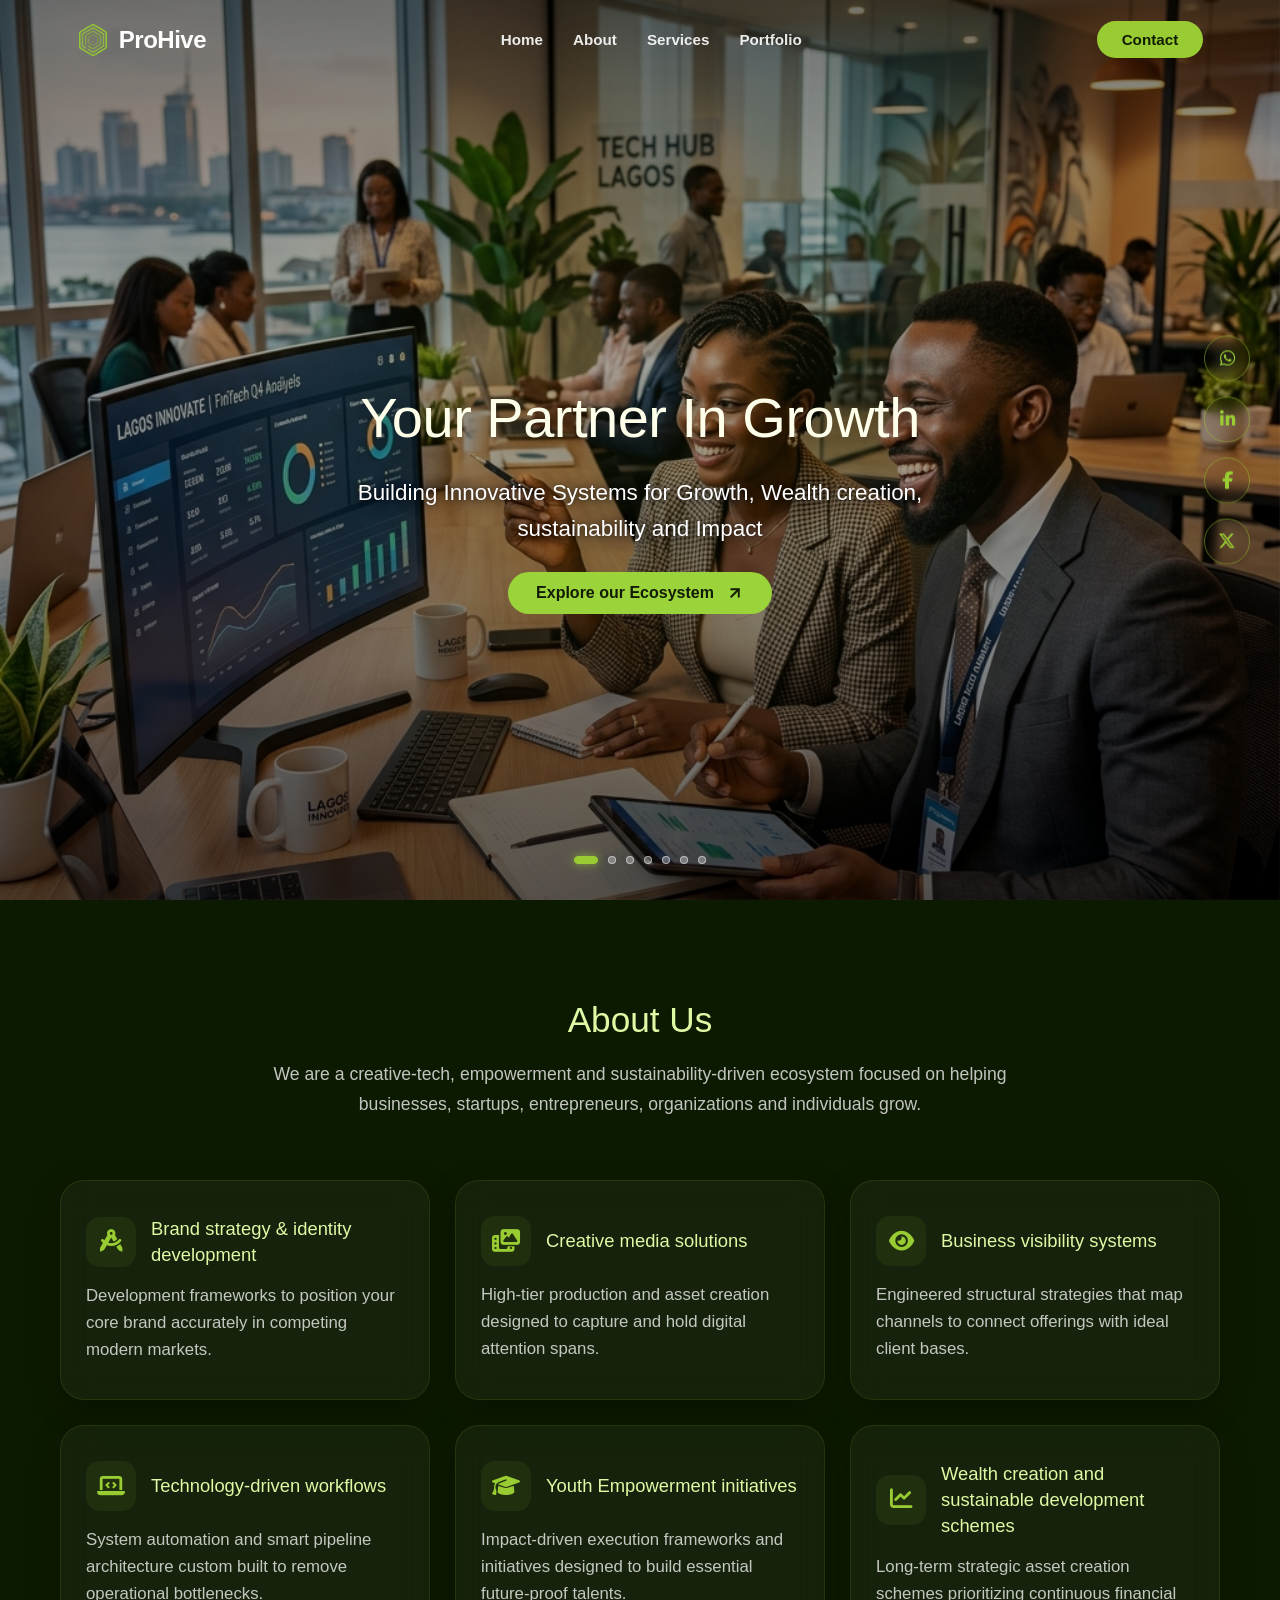
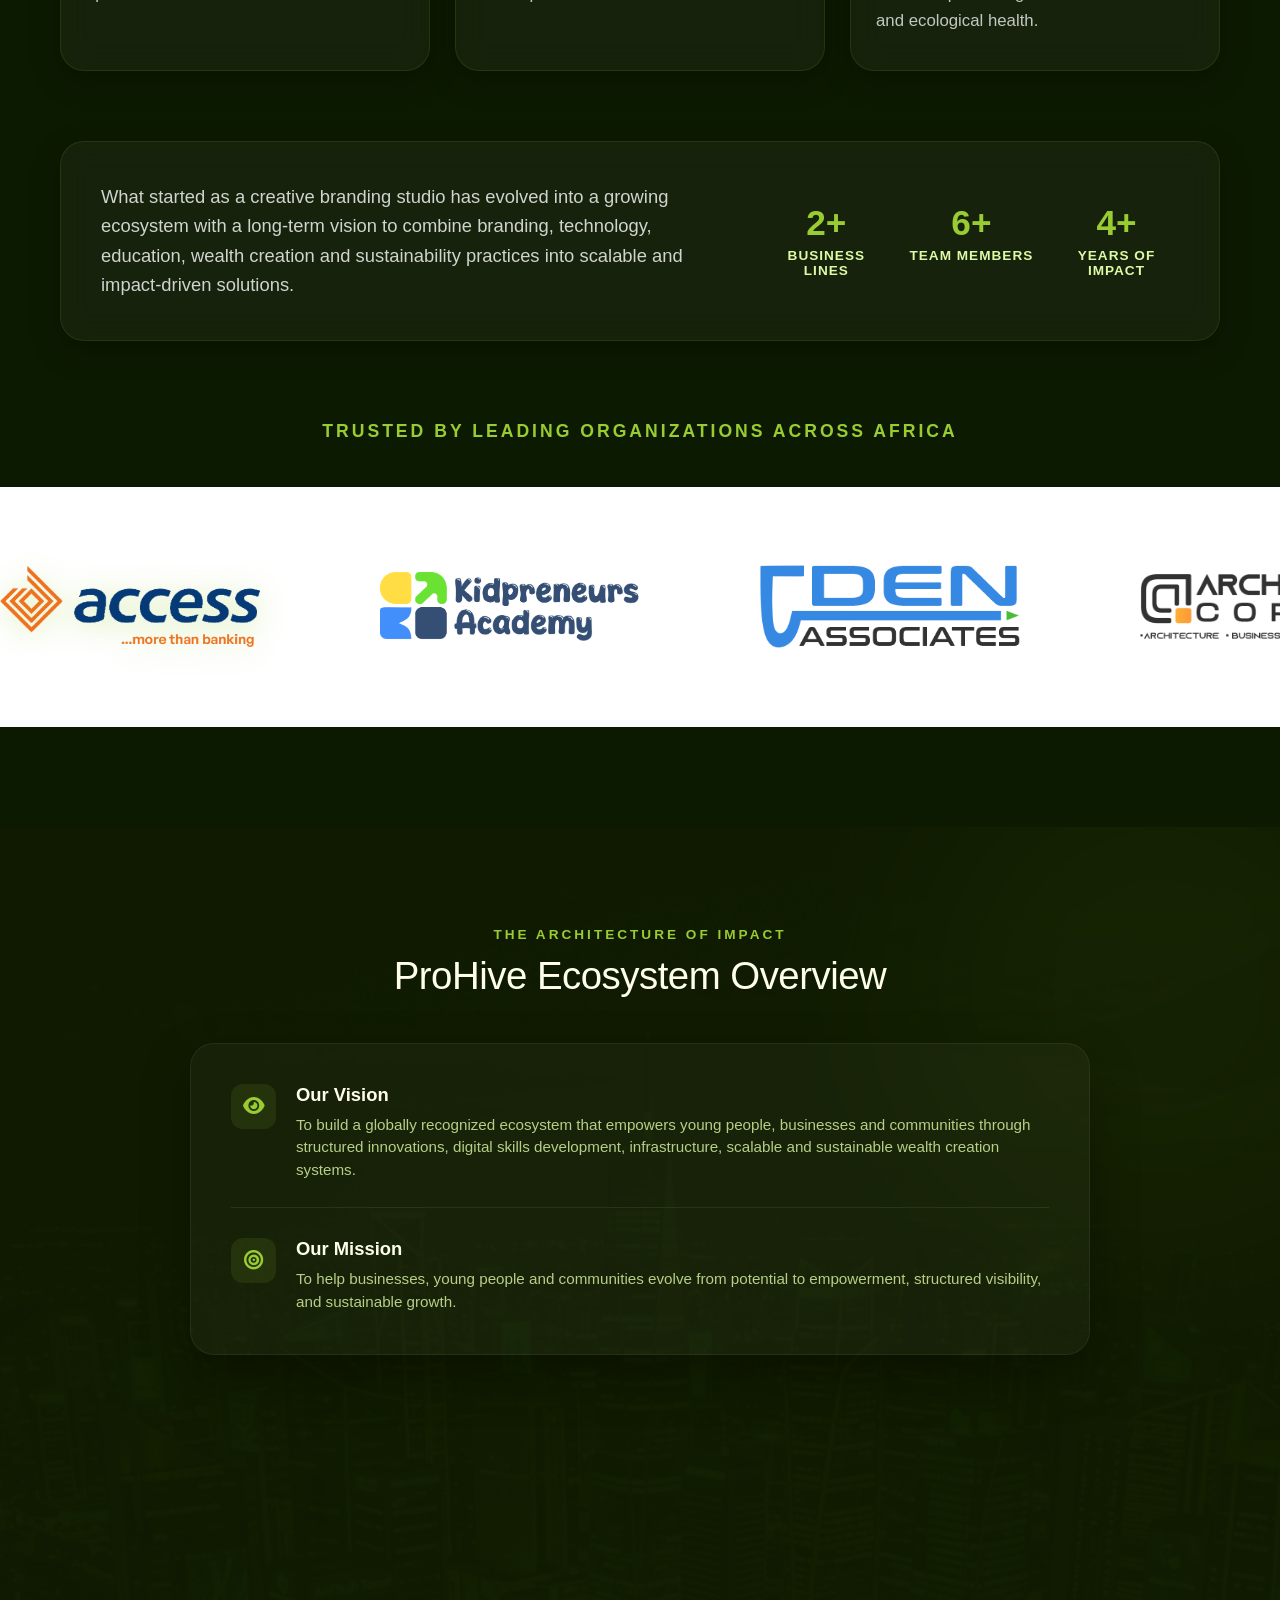
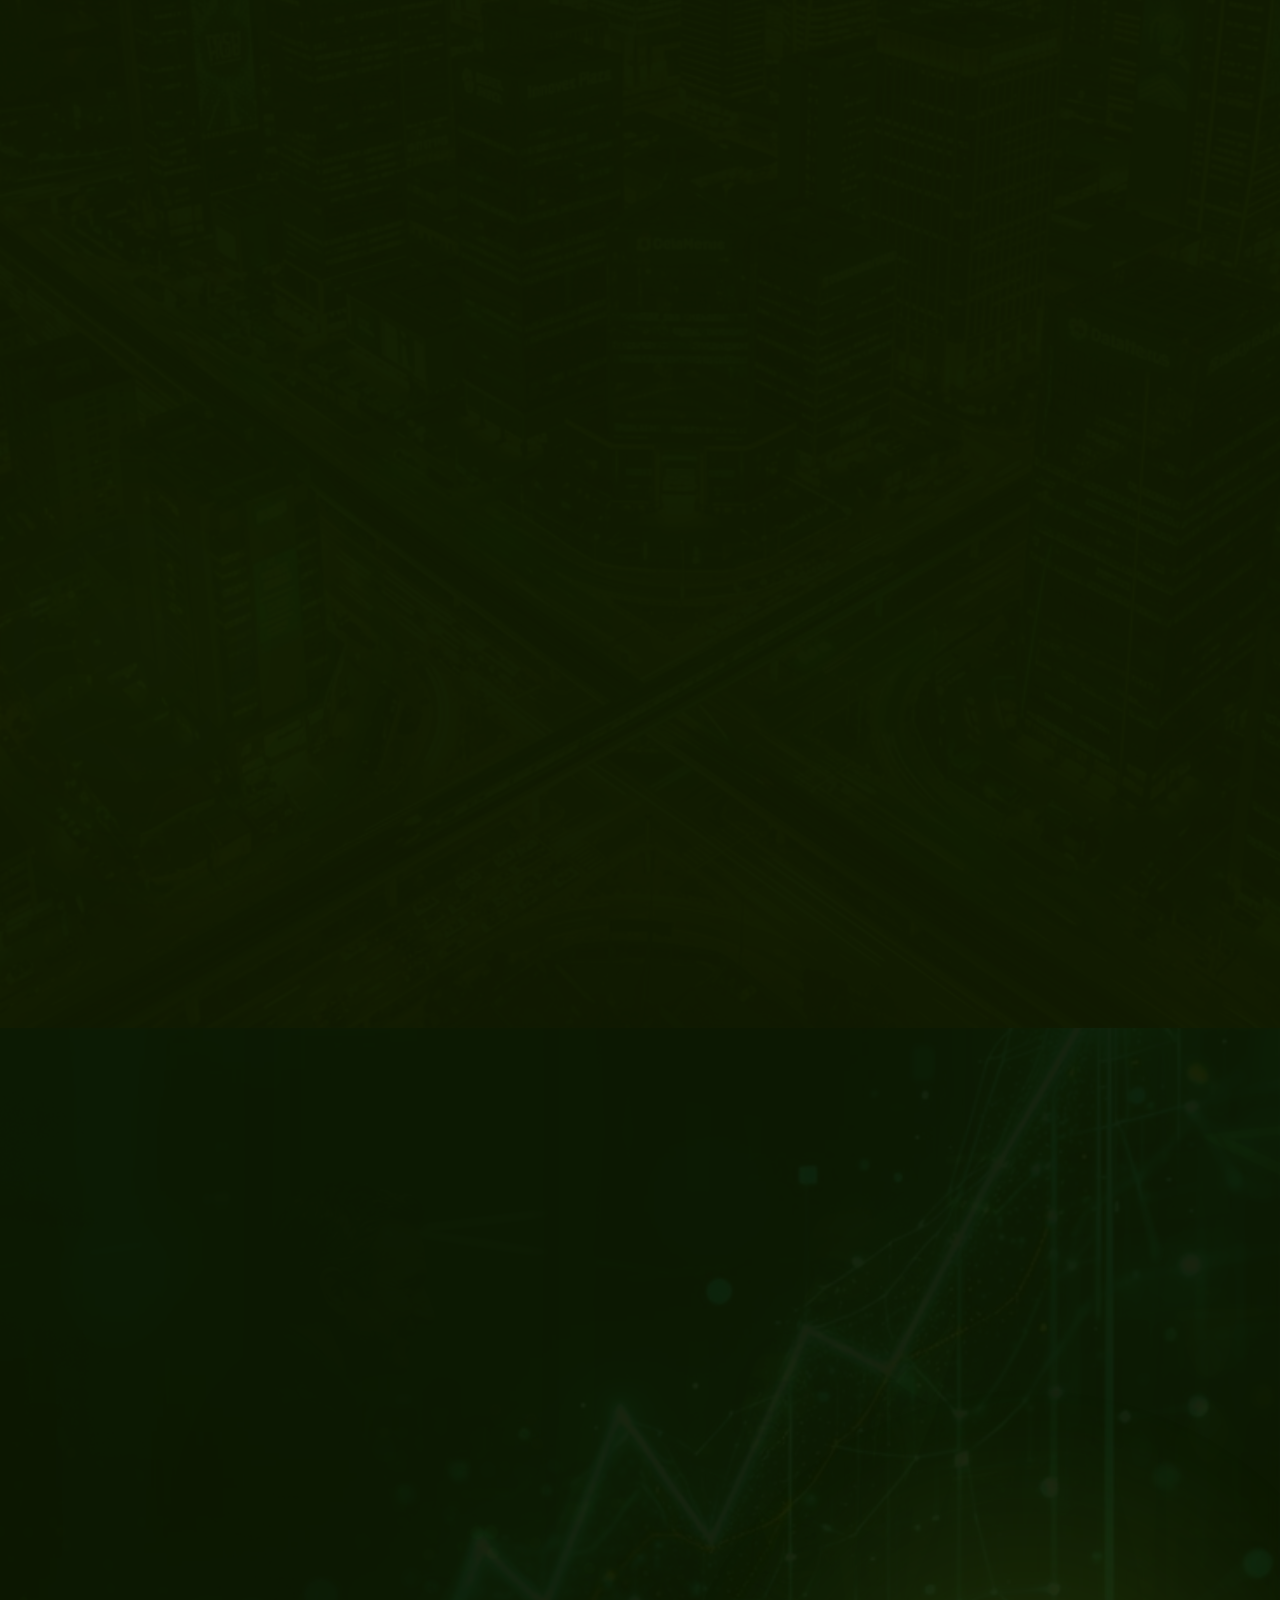
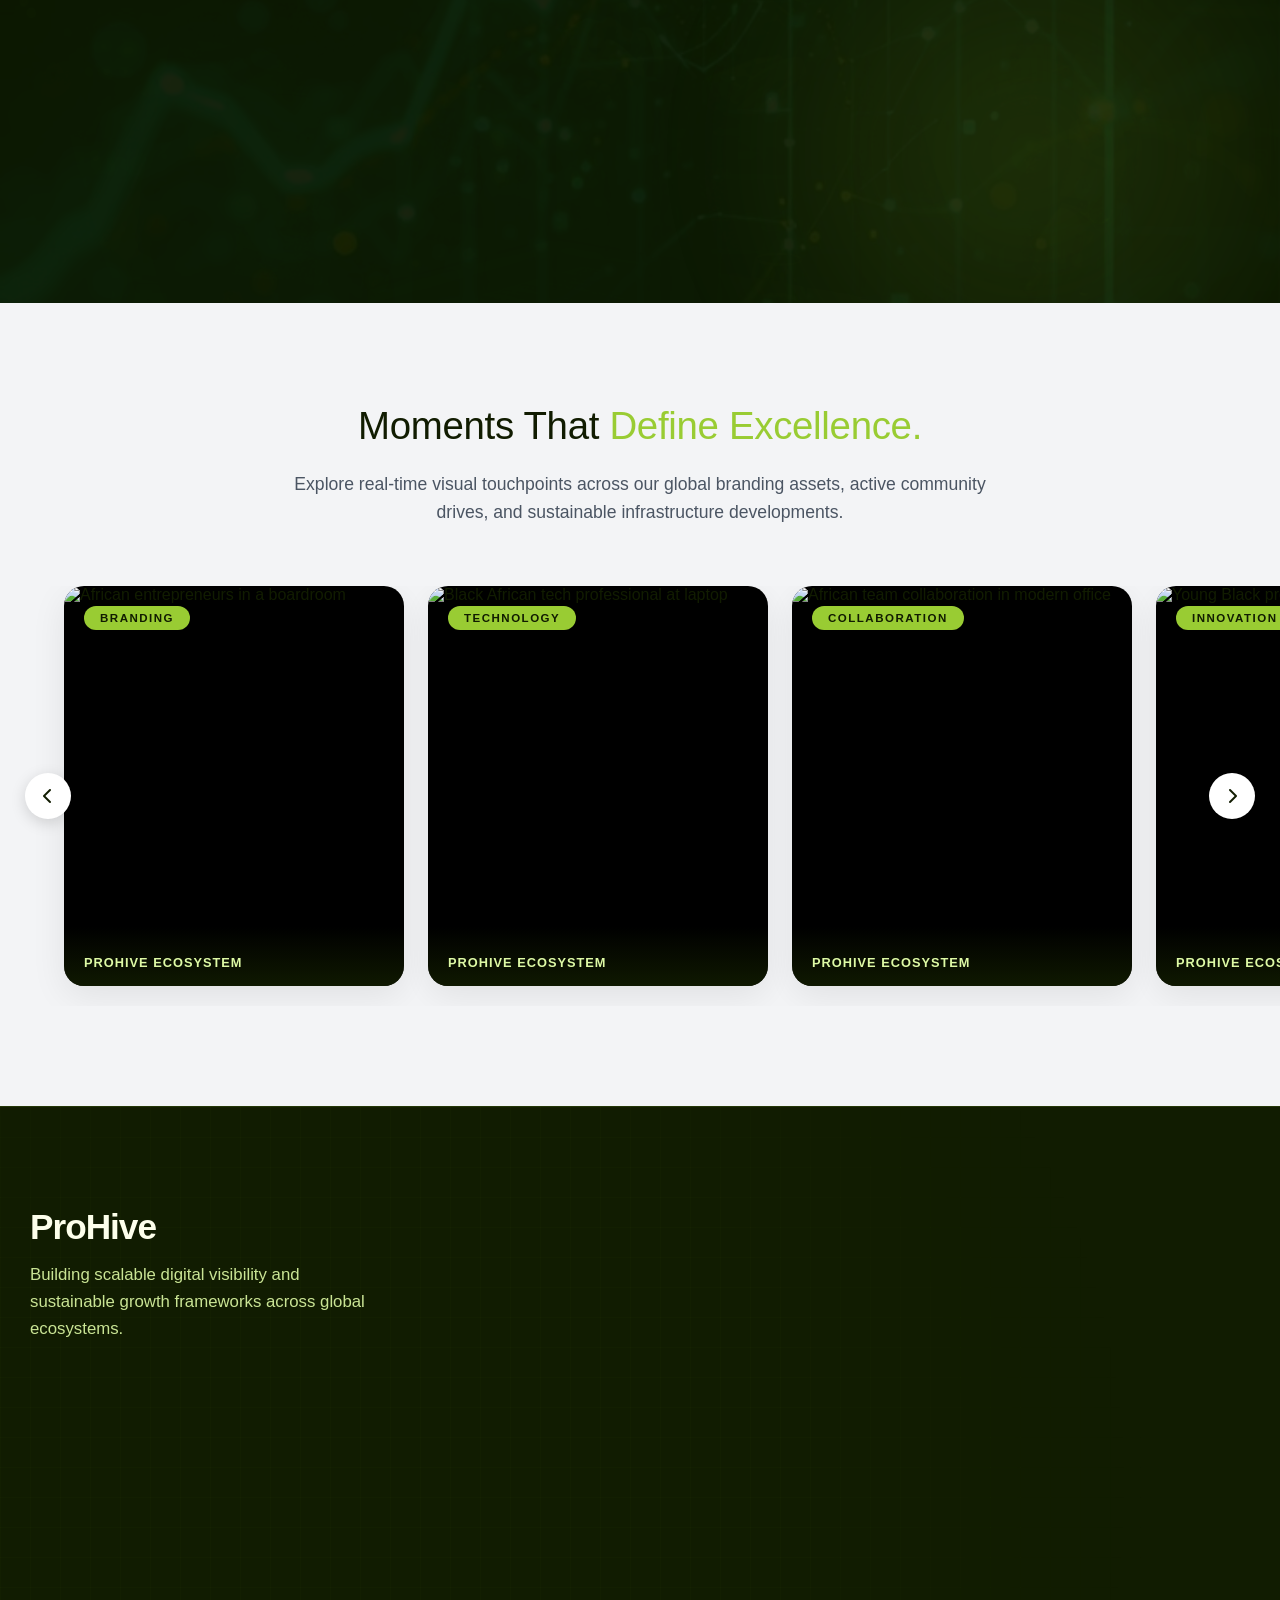
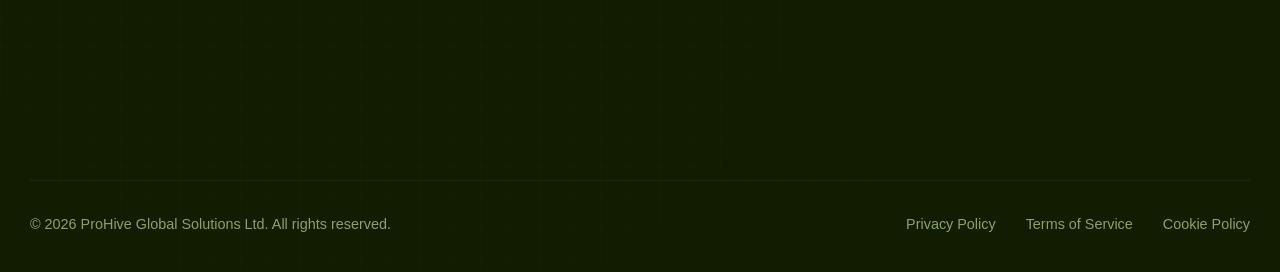
==== index.html @ 85d37ca7 "updated the branditpro page" ====
<!DOCTYPE html>
<html lang="en">
<head>
    <meta charset="UTF-8">
    <meta name="viewport" content="width=device-width, initial-scale=1.0">
    <meta name="description" content="ProHive - Your Partner in Growth. We provide comprehensive branding, active community drives, and sustainable infrastructure developments to elevate your business globally.">
    <meta name="keywords" content="ProHive, Branding, Community, Impact, Infrastructure, Business Growth">
    <meta name="author" content="ProHive">
    <title>ProHive - Your Partner in Growth</title>
    
    <!-- Preconnect for performance -->
    <link rel="preconnect" href="https://api.fontshare.com">
    <link rel="preconnect" href="https://cdnjs.cloudflare.com">
    
    <link href="https://api.fontshare.com/v2/css?f[]=general-sans@400,500,600,700&display=swap" rel="stylesheet">
   <link rel="stylesheet" href="https://cdnjs.cloudflare.com/ajax/libs/font-awesome/6.6.0/css/all.min.css">
    <link rel="stylesheet" href="style.css?v=2.9">
</head>
<body>
<!-- Hero Background Image — Human Connected -->

<!-- Main Header Architecture Layer -->
<header class="navbar-header">
    <div class="logo"><img src="logos/ProHive Brand logo icon A.png" alt="ProHive" class="nav-logo-icon">ProHive</div>
    <nav class="nav-menu">
        <ul>
            <li><a href="#home-section" class="nav-link">Home</a></li>
            <li><a href="#metrics-impact-section" class="nav-link">About</a></li>
            <li class="dropdown">
                <a href="#services-section" class="nav-link">Services</a>
            </li>
            <li><a href="#gallery-cascade-section" class="nav-link">Portfolio</a></li>
        </ul>
    </nav>
    <div class="header-contact">
        <a href="#terminal-footer" class="btn-solid-header">Contact</a>
    </div>
</header>
    <main class="hero" id="home-section">
        <!-- 7-Image Auto Sliding Hero Background -->
        <div class="hero-slideshow">
            <div class="hero-slide active" style="background-image: url('images/hero-bg.png')"></div>
            <div class="hero-slide" style="background-image: url('images/hero-slide-2.png')"></div>
            <div class="hero-slide" style="background-image: url('images/hero-slide-3.png')"></div>
            <div class="hero-slide" style="background-image: url('images/hero-slide-4.png')"></div>
            <div class="hero-slide" style="background-image: url('images/hero-slide-5.png')"></div>
            <div class="hero-slide" style="background-image: url('images/hero-slide-6.png')"></div>
            <div class="hero-slide" style="background-image: url('images/hero-slide-7.png')"></div>
        </div>
        <!-- Multi-layer overlay: dark green brand tones -->
        <div class="hero-overlay"></div>

        <div class="hero-content">
            <h1>Your Partner In Growth</h1>
            <p>Building Innovative Systems for Growth, Wealth creation, sustainability and Impact</p>
           <a href="#services-section" class="btn-primary">
    Explore our Ecosystem 
    <svg width="18" height="18" viewBox="0 0 24 24" fill="none" stroke="currentColor" stroke-width="2.5" stroke-linecap="round" stroke-linejoin="round"><line x1="7" y1="17" x2="17" y2="7"></line><polyline points="7 7 17 7 17 17"></polyline></svg>
</a>
        </div>

        <!-- Slide indicator dots -->
        <div class="hero-dots">
            <span class="hero-dot active"></span>
            <span class="hero-dot"></span>
            <span class="hero-dot"></span>
            <span class="hero-dot"></span>
            <span class="hero-dot"></span>
            <span class="hero-dot"></span>
            <span class="hero-dot"></span>
        </div>

        <aside class="social-sidebar">
            <a href="https://wa.me/2348141587132" target="_blank" rel="noopener" class="social-icon" aria-label="WhatsApp">
                <i class="fa-brands fa-whatsapp"></i>
            </a>
            <a href="https://www.linkedin.com/company/prohive-global-solutions-ltd/about/?viewAsMember=true" target="_blank" rel="noopener noreferrer" class="social-icon" aria-label="LinkedIn">
                <i class="fa-brands fa-linkedin-in"></i>
            </a>
            <a href="https://www.facebook.com/share/1DZnvRaVWk/" target="_blank" rel="noopener noreferrer" class="social-icon" aria-label="Facebook">
                <i class="fa-brands fa-facebook-f"></i>
            </a>
            <a href="https://twitter.com/prohive" target="_blank" rel="noopener noreferrer" class="social-icon" aria-label="X (Twitter)">
                <i class="fa-brands fa-x-twitter"></i>
            </a>
        </aside>
    </main>






<section class="about-section" id="metrics-impact-section">
    <div class="about-bg-slider">
        <div class="bg-slide slide-1"></div>
        <div class="bg-slide slide-2"></div>
    </div>
    
    <div class="about-container">
        
        <div class="section-header">
            <h2>About Us</h2>
            <p>We are a creative-tech, empowerment and sustainability-driven ecosystem focused on helping businesses, startups, entrepreneurs, organizations and individuals grow.</p>
        </div>

        <div class="pillars-grid">
            
            <div class="pillar-card liquid-card">
                <div class="water-shimmer"></div>
                <div class="pillar-card-header">
                    <div class="icon-box"><i class="fa-solid fa-compass-drafting"></i></div>
                    <h3>Brand strategy &amp; identity development</h3>
                </div>
                <p>Development frameworks to position your core brand accurately in competing modern markets.</p>
            </div>

            <div class="pillar-card liquid-card">
                <div class="water-shimmer"></div>
                <div class="pillar-card-header">
                    <div class="icon-box"><i class="fa-solid fa-photo-film"></i></div>
                    <h3>Creative media solutions</h3>
                </div>
                <p>High-tier production and asset creation designed to capture and hold digital attention spans.</p>
            </div>

            <div class="pillar-card liquid-card">
                <div class="water-shimmer"></div>
                <div class="pillar-card-header">
                    <div class="icon-box"><i class="fa-solid fa-eye"></i></div>
                    <h3>Business visibility systems</h3>
                </div>
                <p>Engineered structural strategies that map channels to connect offerings with ideal client bases.</p>
            </div>

            <div class="pillar-card liquid-card">
                <div class="water-shimmer"></div>
                <div class="pillar-card-header">
                    <div class="icon-box"><i class="fa-solid fa-laptop-code"></i></div>
                    <h3>Technology-driven workflows</h3>
                </div>
                <p>System automation and smart pipeline architecture custom built to remove operational bottlenecks.</p>
            </div>

            <div class="pillar-card liquid-card">
                <div class="water-shimmer"></div>
                <div class="pillar-card-header">
                    <div class="icon-box"><i class="fa-solid fa-graduation-cap"></i></div>
                    <h3>Youth Empowerment initiatives</h3>
                </div>
                <p>Impact-driven execution frameworks and initiatives designed to build essential future-proof talents.</p>
            </div>

            <div class="pillar-card liquid-card">
                <div class="water-shimmer"></div>
                <div class="pillar-card-header">
                    <div class="icon-box"><i class="fa-solid fa-chart-line"></i></div>
                    <h3>Wealth creation and sustainable development schemes</h3>
                </div>
                <p>Long-term strategic asset creation schemes prioritizing continuous financial and ecological health.</p>
            </div>

        </div>

        <div class="evolution-box liquid-card">
            <div class="water-shimmer"></div>
            <div class="story-text">
                <p>What started as a creative branding studio has evolved into a growing ecosystem with a long-term vision to combine branding, technology, education, wealth creation and sustainability practices into scalable and impact-driven solutions.</p>
            </div>
            
            <div class="metrics-container">
                <div class="metric-item">
                    <span class="number">2+</span>
                    <span class="label">Business Lines</span>
                </div>
                <div class="metric-item">
                    <span class="number">6+</span>
                    <span class="label">Team Members</span>
                </div>
                <div class="metric-item">
                    <span class="number">4+</span>
                    <span class="label">Years of Impact</span>
                </div>
            </div>
        </div>

        <!-- ==================== PREMIUM WHITE/GREEN LOGO TRACK ==================== -->
        <div class="trusted-title">
            <h4>Trusted by Leading Organizations across Africa</h4>
        </div>

        <div class="marquee-wrapper">
            <div class="marquee-track">
                <!-- Set 1 -->
                <div class="marquee-item access-bank-logo">
                    <img src="logos/Agoha Nnamdi B_Access bank logo.png" alt="Access Bank" class="brand-logo-img">
                </div>
                <div class="marquee-item">
                    <img src="logos/Kidpreneurs Academy Brand Logo A.png" alt="Kidpreneurs Academy" class="brand-logo-img">
                </div>
                <div class="marquee-item">
                    <img src="logos/Eden Associates Logo png7.png" alt="Eden Associates" class="brand-logo-img">
                </div>
                <div class="marquee-item">
                    <img src="logos/Architects Corner PNG 2.png" alt="Bulwark" class="brand-logo-img">
                </div>
                <div class="marquee-item">
                    <img src="logos/DeFign logo png 1.png" alt="DeFign" class="brand-logo-img">
                </div>
                <div class="marquee-item">
                    <img src="logos/Bevan honey png 1.png" alt="Archmann" class="brand-logo-img">
                </div>
                <div class="marquee-item">
                    <img src="logos/Agifez Architects and Consultants logo png 1.png" alt="Kerygma" class="brand-logo-img">
                </div>
                <div class="marquee-item">
                    <img src="logos/ClimeSpace Logo 2.png" alt="Achumax Group" class="brand-logo-img">
            </div>
                
                <!-- Set 2 (duplicate for infinite scroll) -->
                <div class="marquee-item access-bank-logo">
                    <img src="logos/Agoha Nnamdi B_Access bank logo.png" alt="Access Bank" class="brand-logo-img">
                </div>
                <div class="marquee-item">
                    <img src="logos/Kidpreneurs Academy Brand Logo A.png" alt="Kidpreneurs Academy" class="brand-logo-img">
                </div>
                <div class="marquee-item">
                    <img src="logos/Eden Associates Logo png7.png" alt="Eden Associates" class="brand-logo-img">
                </div>
                <div class="marquee-item">
                    <img src="logos/Architects Corner PNG 2.png" alt="ClimeSpace" class="brand-logo-img">
                </div>
                <div class="marquee-item">
                    <img src="logos/DeFign logo png 1.png" alt="Bulwark" class="brand-logo-img">
                </div>
                <div class="marquee-item">
                    <img src="logos/Bevan honey png 1.png" alt="Black Swan" class="brand-logo-img">
                </div>
                <div class="marquee-item">
                    <img src="logos/Agifez Architects and Consultants logo png 1.png" alt="Kerygma" class="brand-logo-img">
                </div>
                <div class="marquee-item">
                    <img src="logos/ClimeSpace Logo 2.png" alt="Achumax Group" class="brand-logo-img">
            </div>
            <div class="marquee-item">
                    <img src="/logos" alt="Achumax Group" class="brand-logo-img">
            </div>
        </div>

    </div>
</section>




<!-- ecosystem overview -->

<section class="ecosystem-section" id="services-section">
    <!-- Background image layer -->
    <div class="section-bg-img ecosystem-bg-img"></div>
    <div class="hive-node glow-1"></div>
    <div class="hive-node glow-2"></div>

    <div class="ecosystem-container">

        <div class="ecosystem-header">
            <span class="sub-tag">The Architecture of Impact</span>
            <h2>ProHive Ecosystem Overview</h2>
            <div class="vision-mission-box">
                <div class="vm-card">
                    <div class="vm-icon"><i class="fa-solid fa-eye"></i></div>
                    <div>
                        <h4>Our Vision</h4>
                        <p>To build a globally recognized ecosystem that empowers young people, businesses and communities through structured innovations, digital skills development, infrastructure, scalable and sustainable wealth creation systems.</p>
                    </div>
                </div>
                <div class="vm-card">
                    <div class="vm-icon"><i class="fa-solid fa-bullseye"></i></div>
                    <div>
                        <h4>Our Mission</h4>
                        <p>To help businesses, young people and communities evolve from potential to empowerment, structured visibility, and sustainable growth.</p>
                    </div>
                </div>
            </div>
        </div>

        <div class="ecosystem-grid">
            
            <div class="eco-pod pod-brandit">
                <div class="pod-shimmer"></div>
                <div class="pod-header">
                    <div class="pod-badge">Media And Brand Consuilting Agency</div>
                    <h3>BrandiTPro</h3>
                    <span class="pod-tagline">Your Partner in Growth</span>
                </div>
                <p class="pod-desc">A results-driven brand consulting and digital creative agency focused on helping businesses turn ideas into structured, visible, and profitable brands by combining strategic branding and creative systems.</p>
                <ul class="pod-features">
                    <li><i class="fa-solid fa-circle-check"></i> Build strategy-backed strong Brand Identities</li>
                    <li><i class="fa-solid fa-circle-check"></i> Create Strategic Content</li>
                    <li><i class="fa-solid fa-circle-check"></i> Manage and Optimize Digital, Media & Web Presence</li>
                    <li><i class="fa-solid fa-circle-check"></i> Position their Brands for growth</li>
                </ul>
                <a href="branditpro.html" class="eco-cta cta-attention">
                    <span>Explore BrandiTPro</span>
                    <i class="fa-solid fa-arrow-right-long"></i>
                </a>
            </div>

            <div class="eco-pod pod-academy">
                <div class="pod-shimmer"></div>
                <div class="pod-header">
                    <div class="pod-badge">Education</div>
                    <h3>ProHive Academy</h3>
                    <span class="pod-tagline">Your Hive for Growth</span>
                </div>
                <p class="pod-desc">A youth-focused empowerment initiative aimed at equipping teenagers and young adults with practical digital and entrepreneurial skills.</p>
                <ul class="pod-features">
                    <li><i class="fa-solid fa-graduation-cap"></i> Leadership and Softskills Development</li>
                    <li><i class="fa-solid fa-display"></i> Computer Appreciation</li>
                    <li><i class="fa-solid fa-mobile-screen-button"></i> Smartphone Creative Design</li>
                    <li><i class="fa-solid fa-hourglass-half"></i> Advanced Creative Sub-Courses Coming Soon</li>
                </ul>
                <a href="#" class="eco-cta">
                    <span>Explore Academy</span>
                    <i class="fa-solid fa-arrow-right"></i>
                </a>
            </div>

            <div class="eco-pod pod-digital">
                <div class="pod-shimmer"></div>
                <div class="pod-header">
                    <div class="pod-badge">Tech & AI</div>
                    <h3>ProHive Digital Innovation</h3>
                    <span class="pod-tagline">Engineering Digital Transformation</span>
                </div>
                <p class="pod-desc">Innovative AI-powered Brand Management System engineering absolute digital transformations for businesses, startups, organizations, and individuals.</p>
                <ul class="pod-features">
                    <li><i class="fa-solid fa-folder-tree"></i> Brand Digital Assets Management</li>
                    <li><i class="fa-solid fa-cubes"></i> Design Systems Integration</li>
                    <li><i class="fa-solid fa-wallet"></i> Brand Finance Tracker Pipeline</li>
                    <li><i class="fa-solid fa-robot"></i> Interactive AI Brand Assistant</li>
                </ul>
                <a href="#" class="eco-cta">
                    <span>Explore Platform</span>
                    <i class="fa-solid fa-arrow-right"></i>
                </a>
            </div>

            <div class="eco-pod pod-agro">
                <div class="pod-shimmer"></div>
                <div class="pod-header">
                    <div class="pod-badge">Sustainability</div>
                    <h3>ProHive Agro-Real Estate</h3>
                    <span class="pod-tagline">Wealth Creation System</span>
                </div>
                <p class="pod-desc">A scalable agro-real estate model converting 3,600 to 4,500 sqm of land in Irete, Owerri into a commercially viable plantain and pepper hub supported by solar-powered water grids.</p>
                <div class="pod-tags-wrapper">
                    <span class="mini-tag">Real Estate</span>
                    <span class="mini-tag">Agriculture</span>
                    <span class="mini-tag">Solar Infra</span>
                    <span class="mini-tag">Wealth Creation</span>
                </div>
                <a href="#" class="eco-cta">
                    <span>Explore Initiative</span>
                    <i class="fa-solid fa-arrow-right"></i>
                </a>
            </div>

            <div class="eco-pod pod-foundation">
                <div class="pod-shimmer"></div>
                <div class="pod-header">
                    <div class="pod-badge">Foundation</div>
                    <h3>ProHive Foundation</h3>
                    <span class="pod-tagline">Inclusive Human Capital Development</span>
                </div>
                <p class="pod-desc">Bringing structural transformation directly to communities through target education, open development blueprints, and foundational youth empowerment projects.</p>
                <ul class="pod-features">
                    <li><i class="fa-solid fa-hand-holding-heart"></i> SkillD’Teen Enterprise Project</li>
                    <li><i class="fa-solid fa-ticket"></i> Upskill Scholarships via Academy</li>
                    <li><i class="fa-solid fa-users"></i> 150+ Direct Impact Beneficiaries</li>
                    <li><i class="fa-solid fa-seedling"></i> Sustainable Community Growth</li>
                </ul>
                <a href="#" class="eco-cta">
                    <span>Explore Foundation</span>
                    <i class="fa-solid fa-arrow-right"></i>
                </a>
            </div>

        </div>
    </div>
</section>









<section class="impact-section-unique">
    <!-- Background image layer -->
    <div class="section-bg-img impact-bg-img"></div>
    <div class="impact-bg-overlay-unique"></div>
    
    <div class="impact-container-unique">
        
        <div class="impact-header-unique">
            <span class="impact-sub-unique">Track Record & Impact</span>
            <h2>Delivering Excellence Across Touchpoints</h2>
        </div>

        <div class="impact-wrapper-unique">
            
            <div class="metrics-grid-unique">
                
                <div class="metric-pod-unique">
                    <div class="pod-glow-unique"></div>
                    <div class="metric-info-unique">
                        <span class="counter-unique">50+</span>
                        <p class="label-unique">Brands Served Globally</p>
                    </div>
                </div>

                <div class="metric-pod-unique">
                    <div class="pod-glow-unique"></div>
                    <div class="metric-info-unique">
                        <span class="counter-unique">100+</span>
                        <p class="label-unique">Projects Delivered</p>
                    </div>
                </div>

                <div class="metric-pod-unique">
                    <div class="pod-glow-unique"></div>
                    <div class="metric-info-unique">
                        <span class="counter-unique">10+</span>
                        <p class="label-unique">Students in Training</p>
                    </div>
                </div>

                <div class="metric-pod-unique">
                    <div class="pod-glow-unique"></div>
                    <div class="metric-info-unique">
                        <span class="counter-unique">3+</span>
                        <p class="label-unique">Communities Reached</p>
                    </div>
                </div>

                <div class="metric-pod-unique full-width-pod-unique">
                    <div class="pod-glow-unique"></div>
                    <div class="metric-info-unique">
                        <span class="counter-unique">11+</span>
                        <p class="label-unique">Successful Partnerships</p>
                    </div>
                </div>

            </div>

            <div class="strategy-card-unique">
                <div class="card-bg-grid-unique"></div>
                <div class="card-radial-glow-unique"></div>
                <div class="card-content-unique">
                    <h3>Got an idea?<br><span class="accent-text-unique">We've got a Strategy.</span></h3>
                    <p>Partner with us to map out strategic Frameworks designed to sustain and bring your ideas to life.</p>
                    
                    <a href="https://wa.me/2348141587132?text=Hello%20ProHive,%20I%20would%20like%20to%20book%20a%20free%20consultation%20for%20my%20business." target="_blank" rel="noopener" class="action-btn-unique scroll-reveal-engine">
                        <span>Explore Partnership Opportunities</span>
                        <div class="btn-icon-unique">
                            <i class="fa-solid fa-arrow-right"></i>
                        </div>
                    </a>
                </div>
            </div>

        </div>
    </div>
</section>












<section class="gallery-slider-section" id="gallery-cascade-section">
    <div class="gallery-slider-container">
        
        <div class="gallery-slider-header">
            <h2>Moments That <span class="red-accent">Define Excellence.</span></h2> 
            <p>Explore real-time visual touchpoints across our global branding assets, active community drives, and sustainable infrastructure developments.</p>
        </div>

        <div class="gallery-slider-wrapper">
            <button class="gallery-scroll-btn btn-left" onclick="scrollGallery(-1)"><i class="fa-solid fa-chevron-left"></i></button>
            <button class="gallery-scroll-btn btn-right" onclick="scrollGallery(1)"><i class="fa-solid fa-chevron-right"></i></button>
            
            <!-- Horizontally scrollable gallery -->
            <div class="gallery-marquee-outer" id="galleryMarquee">
            <div class="gallery-marquee-track" id="galleryTrack">

                <!-- Card 1 -->
                <div class="gallery-marquee-card">
                    <img src="https://images.unsplash.com/photo-1600880292203-757bb62b4baf?w=600" alt="African entrepreneurs in a boardroom" loading="lazy">
                    <div class="card-pill-tag">BRANDING</div>
                    <div class="card-brand-label">ProHive Ecosystem</div>
                </div>

                <!-- Card 2 -->
                <div class="gallery-marquee-card">
                    <img src="https://images.unsplash.com/photo-1573496359142-b8d87734a5a2?w=600" alt="Black African tech professional at laptop" loading="lazy">
                    <div class="card-pill-tag">TECHNOLOGY</div>
                    <div class="card-brand-label">ProHive Ecosystem</div>
                </div>

                <!-- Card 3 -->
                <div class="gallery-marquee-card">
                    <img src="https://images.unsplash.com/photo-1531482615713-2afd69097998?w=600" alt="African team collaboration in modern office" loading="lazy">
                    <div class="card-pill-tag">COLLABORATION</div>
                    <div class="card-brand-label">ProHive Ecosystem</div>
                </div>

                <!-- Card 4 -->
                <div class="gallery-marquee-card">
                    <img src="https://images.unsplash.com/photo-1520333789090-1afc82db536a?w=600" alt="Young Black professional coding" loading="lazy">
                    <div class="card-pill-tag">INNOVATION</div>
                    <div class="card-brand-label">ProHive Ecosystem</div>
                </div>

                <!-- Card 5 -->
                <div class="gallery-marquee-card">
                    <img src="https://images.unsplash.com/photo-1556761175-b413da4baf72?w=600" alt="African business networking event" loading="lazy">
                    <div class="card-pill-tag">NETWORKING</div>
                    <div class="card-brand-label">ProHive Ecosystem</div>
                </div>

                <!-- Card 6 -->
                <div class="gallery-marquee-card">
                    <img src="https://images.unsplash.com/photo-1522202176988-66273c2fd55f?w=600" alt="Young African team working together on startup" loading="lazy">
                    <div class="card-pill-tag">COMMUNITY</div>
                    <div class="card-brand-label">ProHive Ecosystem</div>
                </div>

                <!-- Card 7 -->
                <div class="gallery-marquee-card">
                    <img src="https://images.unsplash.com/photo-1560250097-0b93528c311a?w=600" alt="African professional giving a presentation" loading="lazy">
                    <div class="card-pill-tag">FOUNDATION</div>
                    <div class="card-brand-label">ProHive Ecosystem</div>
                </div>

                <!-- Card 8 -->
                <div class="gallery-marquee-card">
                    <img src="https://images.unsplash.com/photo-1543269865-cbf427effbad?w=600" alt="African students learning digital skills" loading="lazy">
                    <div class="card-pill-tag">ACADEMY</div>
                    <div class="card-brand-label">ProHive Ecosystem</div>
                </div>

            </div>
        </div>
        </div> <!-- .gallery-slider-wrapper -->
    </div>
</section>







<footer class="terminal-footer" id="terminal-footer">
    <div class="footer-grid-mesh"></div>
    <div class="footer-container">
        
        <div class="footer-split-wrapper">
            
            <div class="footer-contact-hub">
                <div class="footer-brand-zone">
                    <span class="footer-logo">ProHive</span>
                    <p class="brand-tagline">Building scalable digital visibility and sustainable growth frameworks across global ecosystems.</p>
                </div>

                <div class="contact-channels">
                    <div class="channel-card">
                        <div class="channel-icon-box">
                            <i class="fa-solid fa-location-dot"></i>
                        </div>
                        <div class="channel-details">
                            <span>Head Office</span>
                            <p>No. 1, Stephenson’s Close, Umuojukwu, Umuelele, Irete, Owerri, Imo State, Nigeria</p>
                        </div>
                    </div>

                    <a href="mailto:info@prohivegsl.com" class="channel-card interactive-channel">
                        <div class="channel-icon-box">
                            <i class="fa-solid fa-envelope"></i>
                        </div>
                        <div class="channel-details">
                            <span>Direct Email</span>
                            <p>info@prohivegsl.com</p>
                        </div>
                        <i class="fa-solid fa-chevron-right channel-arrow"></i>
                    </a>

                    <a href="tel:+2347049798549" class="channel-card interactive-channel">
                        <div class="channel-icon-box">
                            <i class="fa-solid fa-phone"></i>
                        </div>
                        <div class="channel-details">
                            <span>Call Center</span>
                            <p>+234 814 158 7132</p>
                        </div>
                        <i class="fa-solid fa-chevron-right channel-arrow"></i>
                    </a>
                </div>
            </div>

            <div class="footer-network-hub">
                <div class="hub-header-block">
                    <h3>Get In Touch</h3>
                    <p>Have an innovation in mind? Let's chart your ecosystem performance architecture today.</p>
                </div>

                <div class="social-matrix-grid">
                    <a href="https://wa.me/2348141587132" target="_blank" rel="noopener" class="matrix-node whatsapp-node">
                        <div class="node-inner">
                            <i class="fa-brands fa-whatsapp"></i>
                            <span>WhatsApp</span>
                        </div>
                        <span class="node-status">Online</span>
                    </a>

                    <a href="https://www.instagram.com/prohive_ecosystem?igsh=dXBmNzBwMTQ4MmZ4" target="_blank" rel="noopener" class="matrix-node instagram-node">
                        <div class="node-inner">
                            <i class="fa-brands fa-instagram"></i>
                            <span>Instagram</span>
                        </div>
                        <span class="node-action">Follow</span>
                    </a>

                    <a href="https://www.linkedin.com/company/prohive-global-solutions-ltd/about/?viewAsMember=true" target="_blank" rel="noopener" class="matrix-node linkedin-node">
                        <div class="node-inner">
                            <i class="fa-brands fa-linkedin-in"></i>
                            <span>LinkedIn</span>
                        </div>
                        <span class="node-action">Connect</span>
                    </a>

                    <a href="https://www.facebook.com/share/1DZnvRaVWk/" target="_blank" rel="noopener" class="matrix-node facebook-node">
                        <div class="node-inner">
                            <i class="fa-brands fa-facebook-f"></i>
                            <span>Facebook</span>
                        </div>
                        <span class="node-action">Like</span>
                    </a>
                </div>
            </div>

        </div>

        <div class="footer-legal-bar">
            <p class="copyright-text">&copy; 2026 ProHive Global Solutions Ltd. All rights reserved.</p>
            <div class="legal-links">
                <a href="#">Privacy Policy</a>
                <a href="#">Terms of Service</a>
                <a href="#">Cookie Policy</a>
            </div>
        </div>

    </div>
</footer>
    <!-- Essential Scripts for Animations -->
<script src="script.js?v=1.8" defer></script>
</body>
</html>
---- style.css ----
/* --- Core Design Variable Configurations --- */
:root {
    --color-dark-green: #111C01;
    --color-mid-green: #3D5E08;
    --color-green-leaf: #649120;
    --color-lime-bright: #99CC33;
    --color-lime-pale: #DEFAA5;
    --color-off-white: #FDFFEB;
    
    --color-light-bg: #F3F4F6;
    --color-white: #FFFFFF;
    --color-gray-text: #4B5563;
    
    /* FLIPPED TO LIGHT MODE */
    --bg-primary: var(--color-light-bg);
    --text-primary: var(--color-dark-green);
    --text-secondary: var(--color-gray-text);
    --accent-primary: var(--color-lime-bright);
    
    --font-family-main: 'General Sans', sans-serif;
}

/* --- Global Elements Resets --- */
* {
    margin: 0;
    padding: 0;
    box-sizing: border-box;
}

body {
    font-family: var(--font-family-main);
    background-color: var(--bg-primary);
    color: var(--text-primary);
    overflow-x: hidden;
    min-height: 100vh;
}

a {
    text-decoration: none;
    color: inherit;
    transition: all 0.3s ease;
}

ul {
    list-style: none;
}

/* --- Canvas is removed. Hero uses image background. --- */

/* Hero uses image background — no animated bg orbs */
/* =========================================================================
   🌐 NAVIGATION & HEADER CONTAINER ALIGNMENT FIXED
   ========================================================================= */
header, .nav-wrapper {
    display: flex;
    justify-content: space-between;
    align-items: center;
    padding: 1.5rem 6%;
    width: 100%;
    position: fixed;
    top: 0;
    left: 0;
    z-index: 1000;
    /* Smooth slide up/down + style transition */
    transition: transform 0.4s cubic-bezier(0.25, 1, 0.5, 1),
                padding 0.35s ease,
                background 0.35s ease,
                box-shadow 0.35s ease;
    background: transparent;
}

/* ── Scrolled state: white glass pill bar ── */
.navbar-scrolled {
    padding: 0.85rem 6%;
    background: rgba(255, 255, 255, 0.85) !important;
    backdrop-filter: blur(20px);
    -webkit-backdrop-filter: blur(20px);
    box-shadow: 0 2px 30px rgba(0, 0, 0, 0.08);
    border-bottom: 1px solid rgba(153, 204, 51, 0.15);
}

/* When scrolled, switch logo & links to dark green so they read on white */
.navbar-scrolled .logo {
    color: var(--color-dark-green);
}

.navbar-scrolled nav a {
    color: var(--color-dark-green);
    opacity: 0.85;
}

.navbar-scrolled nav a:hover {
    color: var(--color-green-leaf);
    opacity: 1;
}

/* ── Hide on scroll-down, reveal on scroll-up ── */
.navbar-hidden {
    transform: translateY(-110%) !important;
}

/* Ensure the floating nav pill menu links blend cleanly */
/* Clean transparent header menu container */
.nav-pill-menu {
    display: flex;
    align-items: center;
    gap: 1.5rem;
    background: transparent;
    padding: 0;
}


/* =========================================================================
   🎯 PREMIUM CTA BUTTON DESIGNS (MATCHING YOUR SPEC IMAGES)
   ========================================================================= */

/* Base Global Setup for Lime Utility Buttons */
.btn-primary, .contact-btn, .ecosystem-btn {
    font-family: inherit;
    font-weight: 700; /* Force bold typography as seen in your spec specs */
    font-size: 1rem;
    color: #111b05; /* Deep contrast dark green/black */
    background-color: #9bd33b; /* Vibrant lime accent */
    border: none;
    border-radius: 100px;
    padding: 0.75rem 1.75rem;
    display: inline-flex;
    align-items: center;
    justify-content: center;
    gap: 0.75rem; /* Precise spacing between text labels and icon elements */
    cursor: pointer;
    transition: all 0.3s cubic-bezier(0.25, 0.8, 0.25, 1);
    text-decoration: none;
}

.btn-primary:hover, .contact-btn:hover {
    background-color: #aae04a;
    transform: translateY(-2px);
    box-shadow: 0 8px 20px rgba(155, 211, 59, 0.25);
}

/* ➡️ The Circular Icon Wrapper for "Book a Free Consultation" */
.btn-circle-icon {
    display: flex;
    align-items: center;
    justify-content: center;
    width: 32px;
    height: 32px;
    background-color: #111b05;
    color: #9bd33b;
    border-radius: 50%;
    font-size: 10rem;
    transition: transform 0.3s ease;
}

.btn-primary:hover .btn-circle-icon {
    transform: translateX(4px); /* Make the arrow subtly jump forward on hover */
}

/* 🗺️ Global Smooth Scroll Offset Adjustment */
html {
    scroll-behavior: smooth;
    /* Prevents your header from overlapping your section titles when jumping via menu links */
    scroll-padding-top: 100px; 
}

.logo {
    font-size: 1.5rem;
    font-weight: 600;
    letter-spacing: -0.5px;
    color: #FFFFFF;
    transition: color 0.35s ease;
    display: flex;
    align-items: center;
    gap: 10px;
}

.nav-logo-icon {
    height: 32px;
    width: 32px;
    object-fit: contain;
    display: block;
    flex-shrink: 0;
}

nav ul {
    display: flex;
    gap: 30px;
    background: transparent;
    padding: 0;
    border-radius: 0;
    border: none;
    box-shadow: none;
    backdrop-filter: none;
}

nav a {
    font-size: 0.95rem;
    font-weight: 600;
    color: rgba(255, 255, 255, 0.9);
    transition: color 0.3s ease;
}

nav a:hover {
    color: var(--accent-primary);
}

.btn-solid-header {
    background-color: var(--accent-primary);
    color: var(--color-dark-green);
    padding: 10px 25px;
    border-radius: 25px;
    font-weight: 700;
    font-size: 0.95rem;
    transition: all 0.3s ease;
}

.btn-solid-header:hover {
    background-color: #aae04a;
    box-shadow: 0 0 15px rgba(153, 204, 51, 0.5);
    transform: translateY(-2px);
}





/* the hero section */




/* --- The Bounded Hero Section Layout --- */
.hero {
    display: flex;
    justify-content: center;
    align-items: center;
    min-height: 100vh;
    padding: 100px 10% 0;
    text-align: center;
    position: relative;
    overflow: hidden;
    isolation: isolate;
    z-index: 10;
}

/* =========================================================================
   🌄 HERO SLIDESHOW — 7 Slides, Auto Cross-fade + Ken Burns Zoom
   ========================================================================= */

/* Slideshow container fills entire hero */
.hero-slideshow {
    position: absolute;
    inset: 0;
    z-index: 1;
    overflow: hidden;
}

/* Each slide - modified to slide instead of zooming */
.hero-slide {
    position: absolute;
    inset: 0;
    background-size: cover;
    background-position: center center;
    background-repeat: no-repeat;
    opacity: 0;
    transform: translateX(100%);
    transition: transform 0.8s cubic-bezier(0.25, 1, 0.5, 1), opacity 0.8s ease-in-out;
    will-change: transform, opacity;
}

/* Active slide is fully visible + slides into center */
.hero-slide.active {
    opacity: 1;
    transform: translateX(0);
}

/* Fade-out slide (previous one) stays visible a moment during cross-fade */
.hero-slide.prev {
    transform: translateX(-100%);
    opacity: 0;
}

/* Rich gradient overlay — darkened slightly to make subtitle text stand out clearly */
.hero-overlay {
    position: absolute;
    inset: 0;
    background:
        linear-gradient(180deg, rgba(0, 0, 0, 0.55) 0%, rgba(0, 0, 0, 0.25) 40%, rgba(0, 0, 0, 0.65) 100%),
        radial-gradient(ellipse at 50% 50%, rgba(153, 204, 51, 0.1) 0%, transparent 70%);
    z-index: 2;
}

/* Slide progress indicator dots */
.hero-dots {
    position: absolute;
    bottom: 36px;
    left: 50%;
    transform: translateX(-50%);
    display: flex;
    gap: 10px;
    z-index: 10;
}

.hero-dot {
    width: 8px;
    height: 8px;
    border-radius: 50%;
    background: rgba(255, 255, 255, 0.3);
    border: 1px solid rgba(255, 255, 255, 0.5);
    cursor: pointer;
    transition: all 0.4s ease;
    display: block;
}

.hero-dot.active {
    background: #99CC33;
    border-color: #99CC33;
    width: 24px;
    border-radius: 4px;
    box-shadow: 0 0 10px rgba(153, 204, 51, 0.7);
}

/* =========================================================================
   🖼️ SECTION BACKGROUND IMAGES — Other sections beyond hero
   ========================================================================= */

/* Shared base for all section bg images */
.section-bg-img {
    position: absolute;
    inset: 0;
    background-size: cover;
    background-position: center center;
    background-repeat: no-repeat;
    opacity: 0.07;
    z-index: 0;
    pointer-events: none;
    mix-blend-mode: luminosity;
}

/* Ecosystem section — use the city/tech slide */
.ecosystem-bg-img {
    background-image: url('images/hero-slide-7.png');
    opacity: 0.12;
    mix-blend-mode: overlay;
}

/* Impact/metrics section — use the partnership slide */
.impact-bg-img {
    background-image: url('images/hero-slide-5.png');
    opacity: 0.08;
    mix-blend-mode: overlay;
}

/* About section bg slides already use overlay — ensure they show */
.bg-slide.slide-1 {
    background-image: url('images/hero-slide-3.png');
}
.bg-slide.slide-2 {
    background-image: url('images/hero-slide-4.png');
    animation-delay: 8s;
}

.hero-content {
    display: flex;
    flex-direction: column;
    align-items: center;
    gap: 25px;
    position: relative;
    z-index: 5; 
}

.hero-content h1 {
    font-size: 3.5rem;
    font-weight: 500;
    line-height: 1.15;
    letter-spacing: -0.5px;
    color: var(--color-off-white);
    text-shadow: 0 2px 30px rgba(0,0,0,0.5);
}

.hero-content p {
    font-size: 1.4rem;
    color: #FFFFFF;
    font-weight: 500;
    line-height: 1.6;
    max-width: 650px;
    text-shadow: 0 2px 15px rgba(0, 0, 0, 0.8), 0 0 5px rgba(0, 0, 0, 0.5);
}

.cta-button {
    background-color: var(--accent-primary);
    color: var(--color-dark-green);
    padding: 15px 35px;
    border-radius: 30px;
    font-weight: 600;
    font-size: 1rem;
    margin-top: 15px;
    display: flex;
    align-items: center;
    gap: 10px;
}

.cta-button .icon-arrow {
    font-size: 0.9rem;
    transition: transform 0.3s ease;
}

.cta-button:hover .icon-arrow {
    transform: translate(3px, -3px);
}

.cta-button:hover {
    box-shadow: 0 0 20px rgba(153, 204, 51, 0.6);
}

/* --- Social Icons Sidebar Layout --- */
.social-sidebar {
    position: fixed;
    right: 30px;
    top: 50%;
    transform: translateY(-50%);
    display: flex;
    flex-direction: column;
    gap: 15px;
    z-index: 90;
}

.social-icon {
    width: 46px;
    height: 46px;
    /* Fully transparent — works on any section background */
    background-color: transparent;
    border: 1.5px solid rgba(153, 204, 51, 0.5);
    border-radius: 50%;
    display: flex;
    justify-content: center;
    align-items: center;
    backdrop-filter: blur(6px);
    -webkit-backdrop-filter: blur(6px);
    box-shadow: none;
    transition: all 0.32s cubic-bezier(0.165, 0.84, 0.44, 1);
}

.social-icon i {
    font-size: 1.1rem;
    color: #99CC33; /* Lime green icons — visible on both light and dark */
    transition: all 0.3s ease;
}

.social-icon:hover {
    border-color: var(--accent-primary);
    background-color: rgba(153, 204, 51, 0.15);
    transform: translateX(-5px) scale(1.08);
    box-shadow: 0 0 20px rgba(153, 204, 51, 0.3);
}

.social-icon:hover i {
    color: #DEFAA5;
}

/* --- Responsive Media Viewport Breaks --- */
@media (max-width: 1024px) {
    header { padding: 15px 25px; }
    .hero-content h1 { font-size: 2.9rem; }
    .social-sidebar { right: 15px; }
}

@media (max-width: 768px) {
    header { flex-direction: column; gap: 15px; padding: 15px; position: absolute;}
    nav ul { gap: 15px; padding: 10px 15px; font-size: 0.8rem;}
    .hero-content h1 { font-size: 2.2rem; }
    .hero-content p { font-size: 1.3rem; }
    .social-sidebar { flex-direction: row; position: static; transform: none; margin-top: 50px; justify-content: center; width: 100%;}
    .hero { flex-direction: column; padding-bottom: 50px;}
}





















/* =========================================================================
   🌲 FULL UNIFIED ABOUT US SECTION & COMPONENT SUITE WITH FX LAYER
   ========================================================================= */

/* --- Safe Stacking Isolation Layer & Sliding Background Slider --- */
.about-section {
    padding: 100px 0;
    position: relative;
    background-color: #0d1a02; /* Dark green background restored */
    overflow: hidden;
    margin: 0; 
    width: 100%;
    box-sizing: border-box;
    isolation: isolate; 
}

/* Background Slider Configuration */
.about-bg-slider {
    position: absolute;
    top: 0;
    left: 0;
    width: 100%;
    height: 100%;
    z-index: -1;
    pointer-events: none;
}

.bg-slide {
    position: absolute;
    top: 0;
    left: 0;
    width: 100%;
    height: 100%;
    background-size: cover;
    background-position: center;
    background-repeat: no-repeat;
    opacity: 0;
    animation: slideFadeShow 16s infinite ease-in-out;
    mix-blend-mode: overlay; 
}

/* bg slides — subtle overlay, no external images needed */
.bg-slide.slide-1 {
    background: linear-gradient(135deg, rgba(153, 204, 51, 0.05), rgba(17, 28, 1, 0.04));
}
.bg-slide.slide-2 {
    background: linear-gradient(225deg, rgba(100, 145, 32, 0.06), transparent);
    animation-delay: 8s;
}

@keyframes slideFadeShow {
    0%, 100% { opacity: 0; transform: scale(1.02); }
    12.5%, 37.5% { opacity: 0.15; transform: scale(1.05); } 
    50% { opacity: 0; transform: scale(1.08); }
}

.about-container {
    max-width: 1200px;
    margin: 0 auto;
    padding: 0 20px;
    box-sizing: border-box;
}

/* --- Section Header --- */
.section-header { text-align: center; max-width: 750px; margin: 0 auto 60px; }
.section-header h2 { font-size: 2.2rem; font-weight: 500; color: #DEFAA5; margin-bottom: 20px; }
.section-header p { font-size: 1.1rem; color: rgba(255,255,255,0.75); line-height: 1.7; }

/* --- Safe Liquid Glass Grid System --- */
.pillars-grid {
    display: grid;
    grid-template-columns: repeat(3, 1fr);
    gap: 25px;
    margin-bottom: 70px;
}

.pillar-card {
    padding: 35px 25px;
}

.liquid-card {
    background: rgba(255, 255, 255, 0.04); /* Dark glass card */
    border: 1px solid rgba(153, 204, 51, 0.12);
    border-radius: 24px;
    backdrop-filter: blur(16px);
    -webkit-backdrop-filter: blur(16px);
    box-shadow: 0 10px 30px rgba(0, 0, 0, 0.25);
    position: relative;
    overflow: hidden;
    transform: translateZ(0); 
    transition: transform 0.5s cubic-bezier(0.25, 1, 0.5, 1), 
                border-color 0.4s ease, 
                box-shadow 0.4s ease;
}

.water-shimmer {
    position: absolute;
    top: 0;
    left: 0;
    width: 100%;
    height: 100%;
    background: radial-gradient(circle at var(--mouse-x, 50%) var(--mouse-y, 50%), rgba(153, 204, 51, 0.12) 0%, transparent 60%);
    pointer-events: none;
    opacity: 0;
    transition: opacity 0.4s ease;
}

.liquid-card:hover .water-shimmer { opacity: 1; }

.liquid-card:hover {
    border-color: rgba(153, 204, 51, 0.4);
    box-shadow: 0 20px 40px rgba(0, 0, 0, 0.4),
                0 0 25px rgba(153, 204, 51, 0.15);
    transform: translateY(-2px);
}

/* Icon + heading on same row */
.pillar-card-header {
    display: flex;
    align-items: center;
    gap: 15px;
    margin-bottom: 16px;
}

.pillar-card-header .icon-box {
    margin-bottom: 0;
    flex-shrink: 0;
}

.icon-box {
    width: 50px;
    height: 50px;
    background: rgba(153, 204, 51, 0.08);
    border-radius: 14px;
    display: flex;
    align-items: center;
    justify-content: center;
    margin-bottom: 25px;
    transition: all 0.3s ease;
}
.icon-box i { color: #99CC33; font-size: 1.4rem; }

.liquid-card:hover .icon-box { background: #99CC33; }
.liquid-card:hover .icon-box i { color: #111C01; }

.pillar-card h3 { font-size: 1.15rem; font-weight: 500; margin-bottom: 0; color: #DEFAA5; line-height: 1.4; }
.pillar-card p { font-size: 1.05rem; color: rgba(255,255,255,0.75); line-height: 1.6; }

/* Evolution Info box mapping styling */
.evolution-box {
    padding: 40px;
    display: grid;
    grid-template-columns: 1.2fr 0.8fr;
    gap: 40px;
    align-items: center;
    margin-bottom: 80px;
    box-sizing: border-box;
}
.story-text p { font-size: 1.15rem; line-height: 1.6; color: rgba(255,255,255,0.8); }
.metrics-container { display: flex; justify-content: space-between; gap: 20px; }
.metric-item { text-align: center; flex: 1; }
.metric-item .number { display: block; font-size: 2.2rem; font-weight: 700; color: #99CC33; }
.metric-item .label { font-size: 0.85rem; color: #DEFAA5; font-weight: 600; text-transform: uppercase; margin-top: 5px; display: block; text-align: center; letter-spacing: 1px; }


/* =========================================================================
   💎 MONUMENTAL BRAND SCROLL TRACK (WHITE/GREEN HIGH-CONTRAST MIX)
   ========================================================================= */
.trusted-title { text-align: center; margin-bottom: 45px; }
.trusted-title h4 { font-size: 1.1rem; font-weight: 600; text-transform: uppercase; letter-spacing: 3px; color: #99CC33; }

.marquee-wrapper {
    width: 100vw;
    position: relative;
    left: 50%;
    right: 50%;
    margin-left: -50vw;
    margin-right: -50vw;
    overflow: hidden;
    
    /* Plain white — no border lines */
    background: #FFFFFF;
    border-top: none;
    border-bottom: none;
    
    padding: 50px 0; 
    box-sizing: border-box;
    box-shadow: none;
}

.marquee-track { 
    display: flex; 
    width: max-content; 
    animation: scrollMarquee 60s linear infinite; /* Slowed down animation speed as requested */
    align-items: center; 
}

.marquee-wrapper:hover .marquee-track { animation-play-state: paused; }

.marquee-item { 
    display: flex; 
    align-items: center; 
    justify-content: center;
    margin-right: 120px; 
    opacity: 0.8; /* Higher initial visibility since background is clear white */
    transition: transform 0.4s cubic-bezier(0.165, 0.84, 0.44, 1), opacity 0.4s ease, filter 0.4s ease;
}

/* MONUMENTAL RASTER IMAGES — Configured safely for standard visibility over white */
.brand-logo-img { 
    height: 110px; 
    width: auto;
    max-width: 260px; 
    object-fit: contain; 
    flex-shrink: 0;
    /* CSS filter optimized to display normal/true logo asset colors perfectly over white */
    filter: brightness(1) contrast(1) saturate(1);
    transition: filter 0.4s ease;
}

.marquee-item:hover { 
    opacity: 1; 
    transform: scale(1.08);
}

/* Access Bank — Hero Balance over White Canvas */
.marquee-item.access-bank-logo {
    opacity: 1;
}
.marquee-item.access-bank-logo .brand-logo-img {
    height: 140px; 
    /* Subtle premium neon green drop shadow that links it safely to the structural layout themes */
    filter: drop-shadow(0 4px 15px rgba(153, 204, 51, 0.4));
}

@keyframes scrollMarquee {
    0% { transform: translateX(0); }
    100% { transform: translateX(-50%); }
}

/* --- Responsiveness Layout Adjustments --- */
@media (max-width: 1024px) { 
    .pillars-grid { grid-template-columns: repeat(2, 1fr); } 
    .evolution-box { grid-template-columns: 1fr; } 
    .brand-logo-img { height: 85px; }
    .marquee-item.access-bank-logo .brand-logo-img { height: 110px; }
}

@media (max-width: 768px) { 
    .about-section { padding: 60px 0; }
    .pillars-grid { grid-template-columns: 1fr; } 
    .metrics-container { flex-direction: column; gap: 20px; } 
    .marquee-wrapper { padding: 40px 0; }
    .brand-logo-img { height: 65px; }
    .marquee-item.access-bank-logo .brand-logo-img { height: 85px; }
    .marquee-item { margin-right: 70px; }
}

/* =========================================================================
   🌐 NAVBAR SCROLL STATE
   ========================================================================= */
.navbar-scrolled {
    background: rgba(17, 28, 1, 0.45) !important; /* Dark green transparent glassmorphism */
    backdrop-filter: blur(15px);
    -webkit-backdrop-filter: blur(15px);
    box-shadow: 0 10px 30px rgba(0, 0, 0, 0.15);
    border-bottom: 1px solid rgba(153, 204, 51, 0.2);
    padding: 1rem 6% !important; /* Animates spacing smoothly on scroll */
}

.navbar-scrolled .logo {
    color: #FFFFFF !important;
}

.navbar-scrolled nav a {
    color: rgba(255, 255, 255, 0.9) !important;
}

.navbar-scrolled nav a:hover {
    color: var(--accent-primary) !important;
}









/* ecosystem overview */

/* --- Ecosystem Core Variables & Isolation --- */
.ecosystem-section {
    padding: 100px 0;
    position: relative;
    background-color: var(--color-dark-green); /* Reverted to green dark background */
    overflow: hidden;
    isolation: isolate;
}

.ecosystem-container {
    max-width: 1200px;
    margin: 0 auto;
    padding: 0 24px;
}

/* Hive Background Ambients */
.hive-node {
    position: absolute;
    border-radius: 50%;
    filter: blur(100px);
    z-index: -1;
    opacity: 0.25;
    pointer-events: none;
}
.glow-1 { width: 500px; height: 500px; top: -5%; right: -10%; background: rgba(153, 204, 51, 0.2); }
.glow-2 { width: 400px; height: 400px; bottom: 10%; left: -5%; background: rgba(153, 204, 51, 0.1); }

/* --- Header & Mission Panel --- */
.ecosystem-header {
    margin-bottom: 70px;
}

.ecosystem-header .sub-tag {
    display: block;
    font-size: 0.85rem;
    text-transform: uppercase;
    letter-spacing: 3px;
    color: #99CC33;
    font-weight: 600;
    margin-bottom: 12px;
    text-align: center;
}

.ecosystem-header h2 {
    font-size: 2.4rem;
    font-weight: 500;
    color: #FDFFEB;
    letter-spacing: -0.5px;
    text-align: center;
    margin-bottom: 45px;
}



.vision-mission-box {
    display: flex;
    flex-direction: column; /* Stacks cards cleanly underneath each other */
    gap: 30px;
    background: rgba(255, 255, 255, 0.03); /* Glass style */
    border: 1px solid rgba(255, 255, 255, 0.06);
    box-shadow: 0 20px 50px rgba(0, 0, 0, 0.3);
    padding: 40px;
    border-radius: 24px;
    
    /* Centers the panel and prevents it from stretching too wide on huge screens */
    max-width: 900px; 
    margin: 0 auto;
}

/* Adds a fine visual separation border line between the two sections */
.vm-card:not(:last-child) {
    border-bottom: 1px solid rgba(255, 255, 255, 0.08);
    padding-bottom: 25px;
}

.vm-card {
    display: flex;
    gap: 20px;
    align-items: flex-start;
}

.vm-icon {
    width: 45px;
    height: 45px;
    background: rgba(153, 204, 51, 0.1);
    border-radius: 12px;
    display: flex;
    align-items: center;
    justify-content: center;
    flex-shrink: 0;
}

.vm-icon i { color: #99CC33; font-size: 1.2rem; }
.vm-card h4 { font-size: 1.15rem; color: #FDFFEB; margin-bottom: 8px; font-weight: 600; }
.vm-card p { font-size: 0.95rem; color: #DEFAA5; line-height: 1.5; opacity: 0.8; }

/* --- Ecosystem Asymmetric Pod Layout --- */
.ecosystem-grid {
    display: grid;
    grid-template-columns: repeat(6, 1fr);
    gap: 30px;
}

/* Modern Asymmetric Spans */
.pod-brandit { grid-column: span 3; }
.pod-academy { grid-column: span 3; }
.pod-digital { grid-column: span 2; }
.pod-agro { grid-column: span 2; }
.pod-foundation { grid-column: span 2; }

/* Pure Glass Pod Architecture */
.eco-pod {
    background: rgba(17, 28, 1, 0.35); /* Reverted to glassmorphism */
    border: 1px solid rgba(255, 255, 255, 0.06);
    border-radius: 28px;
    padding: 40px 35px;
    position: relative;
    overflow: hidden;
    display: flex;
    flex-direction: column;
    justify-content: space-between;
    box-shadow: 0 20px 50px rgba(0,0,0,0.4);
    transition: all 0.4s cubic-bezier(0.16, 1, 0.3, 1);
}

.pod-shimmer {
    position: absolute;
    inset: 0;
    background: linear-gradient(135deg, rgba(255,255,255,0.03) 0%, transparent 60%);
    pointer-events: none;
}

.eco-pod:hover {
    transform: translateY(-5px);
    background: rgba(17, 28, 1, 0.5);
    border-color: rgba(153, 204, 51, 0.3);
    box-shadow: 0 30px 60px rgba(0,0,0,0.5), 0 0 30px rgba(153, 204, 51, 0.05);
}

/* Card Elements styling */
.pod-badge {
    display: inline-block;
    background: rgba(255, 255, 255, 0.04);
    border: 1px solid rgba(255, 255, 255, 0.08);
    border-radius: 30px;
    font-size: 0.75rem;
    font-weight: 600;
    color: #DEFAA5;
    text-transform: uppercase;
    letter-spacing: 1px;
    padding: 8px 18px;
    margin-bottom: 20px;
}

.eco-pod h3 {
    font-size: 1.4rem;
    font-weight: 500;
    color: #FDFFEB;
    letter-spacing: 0;
    margin-bottom: 4px;
}

.pod-tagline {
    display: block;
    font-size: 0.85rem;
    color: #99CC33;
    font-weight: 500;
    margin-bottom: 20px;
}

.pod-desc {
    font-size: 0.95rem;
    line-height: 1.6;
    color: #DEFAA5;
    opacity: 0.85;
    margin-bottom: 30px;
}

/* Bullet list systems layout */
.pod-features {
    list-style: none;
    margin-bottom: 35px;
}

.pod-features li {
    display: flex;
    align-items: flex-start;
    gap: 12px;
    font-size: 0.9rem;
    color: #FDFFEB;
    margin-bottom: 14px;
    line-height: 1.4;
    opacity: 0.9;
}

.pod-features li i {
    color: #99CC33;
    margin-top: 3px;
    font-size: 0.95rem;
    flex-shrink: 0;
}

/* Agro-specific tag layout boxes */
.pod-tags-wrapper {
    display: flex;
    flex-wrap: wrap;
    gap: 10px;
    margin-top: auto;
    margin-bottom: 45px;
}
.mini-tag {
    background: rgba(153, 204, 51, 0.05);
    border: 1px solid rgba(153, 204, 51, 0.15);
    padding: 6px 12px;
    border-radius: 10px;
    font-size: 0.8rem;
    color: #DEFAA5;
}

/* --- Action Control CTA System --- */
.eco-cta {
    display: flex;
    align-items: center;
    justify-content: space-between;
    width: 100%;
    padding: 16px 24px;
    background: rgba(255, 255, 255, 0.03);
    border: 1px solid rgba(255, 255, 255, 0.08);
    border-radius: 16px;
    color: #FDFFEB;
    font-weight: 600;
    font-size: 0.95rem;
    transition: all 0.3s ease;
    margin-top: auto;
}

.eco-cta i {
    transition: transform 0.3s ease;
    font-size: 0.9rem;
}

.eco-cta:hover {
    background: var(--accent-primary);
    border-color: var(--accent-primary);
    color: #111C01;
}

.eco-cta:hover i {
    transform: translateX(4px);
}

/* High Visibility Attention Grabbing Call to Action Override (For BrandiTPro) */
.eco-cta.cta-attention {
    background: #99CC33;
    border-color: #99CC33;
    color: #070D01;
    box-shadow: 0 10px 25px rgba(153, 204, 51, 0.25);
}

.eco-cta.cta-attention:hover {
    background: #FDFFEB;
    border-color: #FDFFEB;
    box-shadow: 0 15px 30px rgba(255, 255, 255, 0.2);
}

/* --- Responsive Layout Breaks --- */
@media (max-width: 1100px) {
    .pod-brandit, .pod-academy { grid-column: span 3; }
    .pod-digital, .pod-agro, .pod-foundation { grid-column: span 3; }
}

@media (max-width: 850px) {
    .vision-mission-box { grid-template-columns: 1fr; }
    .ecosystem-grid { grid-template-columns: 1fr; }
    .pod-brandit, .pod-academy, .pod-digital, .pod-agro, .pod-foundation { grid-column: span 1; }
    .ecosystem-header h2 { font-size: 2.3rem; }
}










/* =========================================================================
   1. MAIN SECTION CANVAS (Deep, Fathoming Ecosystem Theme)
   ========================================================================= */
.impact-section-unique {
    padding: 100px 0;
    position: relative;
    background-color: #0d1a02; /* Dark background as requested */
    overflow: hidden;
    isolation: isolate;
}

/* Updated abstract digital-network image layered subtly over the dark base */
.impact-bg-overlay-unique {
    position: absolute;
    inset: 0;
    background-image: url('/images/Navigating\ the\ World\ of\ Trading_\ Tips\ for\ New\ Investors.jpg');
    background-size: cover;
    background-position: center;
    opacity: 0.05; 
    z-index: -2;
    pointer-events: none;
} 

/* Secondary procedural background styling: Ambient Neon-Green Backlight */
.impact-section-unique::after {
    content: '';
    position: absolute;
    width: 700px;
    height: 700px;
    background: radial-gradient(circle, rgba(153, 204, 51, 0.14) 0%, transparent 70%);
    bottom: -200px;
    right: -100px;
    z-index: -1;
    pointer-events: none;
    filter: blur(30px);
}

.impact-container-unique {
    max-width: 1200px;
    margin: 0 auto;
    padding: 0 24px;
}

/* =========================================================================
   2. TYPOGRAPHY & HEADERS (Calibrated for Dark Background Contrast)
   ========================================================================= */
.impact-header-unique {
    text-align: center;
    margin-bottom: 60px;
}

.impact-sub-unique {
    font-size: 0.9rem;
    text-transform: uppercase;
    letter-spacing: 3px;
    color: #99CC33; /* Vibrant lime accent color */
    font-weight: 700;
    display: inline-block;
    margin-bottom: 12px;
    text-shadow: 0 0 10px rgba(153, 204, 51, 0.3);
}

.impact-header-unique h2 {
    font-size: 2.2rem;
    color: #DEFAA5; /* Light text for dark background */
    font-weight: 500;
    letter-spacing: -0.3px;
}

/* Flexible Grid Dashboard Layout */
.impact-wrapper-unique {
    display: grid;
    grid-template-columns: 1.1fr 0.9fr;
    gap: 40px;
    align-items: start;
}

/* =========================================================================
   3. LEFT SIDE: TRANSLUCENT FROSTED DARK PODS
   ========================================================================= */
.metrics-grid-unique {
    display: grid;
    grid-template-columns: repeat(2, 1fr);
    gap: 20px;
}

.metric-pod-unique {
    /* Premium dark frosted-glass overlay */
    background: rgba(255, 255, 255, 0.04); 
    border: 1px solid rgba(153, 204, 51, 0.12);
    border-top: 3px solid #99CC33; /* Strong top lime border anchor */
    padding: 40px 30px;
    border-radius: 24px;
    position: relative;
    overflow: hidden;
    box-shadow: 0 10px 30px rgba(0, 0, 0, 0.05);
}

.full-width-pod-unique {
    grid-column: 1 / span 2;
    width: 100%;
}

.pod-glow-unique {
    position: absolute;
    inset: 0;
    background: radial-gradient(circle at var(--mouse-x, 50%) var(--mouse-y, 50%), rgba(153, 204, 51, 0.15) 0%, transparent 60%);
    opacity: 0;
    transition: opacity 0.3s ease;
    pointer-events: none;
}

.metric-pod-unique:hover .pod-glow-unique {
    opacity: 1;
}

.metric-pod-unique:hover {
    transform: translateY(-5px);
    border-color: #99CC33;
    box-shadow: 0 20px 40px rgba(0, 0, 0, 0.08);
}

.metric-info-unique .counter-unique {
    display: block;
    font-size: 3.4rem;
    font-weight: 800;
    color: #99CC33;
    letter-spacing: -1.5px;
    line-height: 1;
    margin-bottom: 8px;
}

.metric-info-unique .label-unique {
    font-size: 1rem;
    color: rgba(255, 255, 255, 0.8); 
    font-weight: 500;
    line-height: 1.4;
}

/* =========================================================================
   4. RIGHT SIDE: EMERALD CORE STRATEGY CARD
   ========================================================================= */
.strategy-card-unique {
    background: linear-gradient(145deg, #142205 0%, #070d01 100%);
    border: 1px solid rgba(153, 204, 51, 0.3);
    border-radius: 32px;
    position: relative;
    overflow: hidden;
    padding: 50px;
    display: flex;
    align-items: center;
    box-shadow: 0 30px 60px rgba(0, 0, 0, 0.5);
}

.card-bg-grid-unique {
    position: absolute;
    inset: 0;
    background-image: 
        linear-gradient(rgba(153, 204, 51, 0.05) 1px, transparent 1px),
        linear-gradient(90deg, rgba(153, 204, 51, 0.05) 1px, transparent 1px),
        url("https://images.unsplash.com/photo-1639762681485-074b7f938ba0?auto=format&fit=crop&w=1000&q=80");
    background-size: 24px 24px, cover;
    background-position: center, center;
    opacity: 0.15;
    
    mask-image: linear-gradient(to left, rgba(0,0,0,1) 40%, rgba(0,0,0,0.1));
    -webkit-mask-image: linear-gradient(to left, rgba(0,0,0,1) 40%, rgba(0,0,0,0.1));
    z-index: 1;
    pointer-events: none; 
}

.card-radial-glow-unique {
    position: absolute;
    width: 350px;
    height: 350px;
    background: radial-gradient(circle, rgba(153, 204, 51, 0.25) 0%, transparent 75%);
    bottom: -100px;
    right: -100px;
    filter: blur(40px);
    pointer-events: none;
    z-index: 2;
}

.card-graphic-wrapper-unique {
    position: absolute;
    right: -30px;
    top: 50%;
    transform: translateY(-50%);
    width: 320px;
    height: 320px;
    opacity: 0.85;
    pointer-events: none;
    z-index: 3;
}

.card-content-unique {
    position: relative;
    z-index: 4; 
    max-width: 390px;
}

.card-content-unique h3 {
    font-size: 2.5rem;
    font-weight: 700;
    line-height: 1.2;
    color: #FDFFEB;
    letter-spacing: -1px;
    margin-bottom: 16px;
}

.card-content-unique .accent-text-unique {
    color: #99CC33;
    text-shadow: 0 0 20px rgba(153, 204, 51, 0.2);
}

.card-content-unique p {
    font-size: 1.05rem;
    color: #DEFAA5;
    line-height: 1.6;
    opacity: 0.9;
    margin-bottom: 35px;
}

/* =========================================================================
   5. INTERACTIVE CTA BUTTONS
   ========================================================================= */
.action-btn-unique {
    display: inline-flex;
    align-items: center;
    gap: 20px;
    padding: 16px 32px;
    background: #99CC33;
    color: #111C01;
    text-decoration: none;
    border-radius: 100px;
    font-weight: 600;
    font-size: 1rem;
    box-shadow: 0 12px 30px rgba(153, 204, 51, 0.3);
    transition: background 0.3s ease, transform 0.3s ease, box-shadow 0.3s ease;
}

.btn-icon-unique {
    width: 26px;
    height: 26px;
    background: #111C01;
    border-radius: 50%;
    display: flex;
    align-items: center;
    justify-content: center;
    transition: transform 0.3s cubic-bezier(0.175, 0.885, 0.32, 1.275);
}

.btn-icon-unique i {
    color: #99CC33;
    font-size: 0.8rem;
}

.action-btn-unique:hover {
    background: #FDFFEB;
    transform: translateY(-3px);
    box-shadow: 0 20px 40px rgba(153, 204, 51, 0.4);
}

.action-btn-unique:hover .btn-icon-unique {
    transform: scale(1.1) rotate(-45deg);
}

/* =========================================================================
   6. RESPONSIVE ADAPTATIONS
   ========================================================================= */
@media (max-width: 1024px) {
    .impact-wrapper-unique {
        grid-template-columns: 1fr;
    }
    .strategy-card-unique {
        padding: 50px 40px;
    }
    .card-graphic-wrapper-unique {
        opacity: 0.2;
        right: 10px;
    }
}

@media (max-width: 640px) {
    .metrics-grid-unique {
        grid-template-columns: 1fr;
    }
    .full-width-pod-unique {
        grid-column: span 1;
    }
    .card-content-unique h3 {
        font-size: 2.1rem;
    }
    .impact-header-unique h2 {
        font-size: 2rem;
    }
}



/*the gallery section  */


/* =========================================================================
   🌄 INFINITE MARQUEE GALLERY
   ========================================================================= */

/* — CONFIGURABLE SPEED — change --marquee-duration to adjust scroll speed — */
:root {
    --marquee-duration: 38s;   /* lower = faster */
    --card-width: 340px;
    --card-gap: 24px;
}

.gallery-slider-section {
    padding: 100px 0;
    background-color: var(--color-light-bg); /* Light background as requested */
    position: relative;
    overflow: hidden;
    isolation: isolate;
}

.gallery-slider-container {
    max-width: 100%;
    margin: 0 auto;
    padding: 0 0 0 0;
}

.gallery-slider-header {
    text-align: center;
    margin-bottom: 60px;
    padding: 0 40px;
}

.gallery-slider-header h2 {
    font-size: 2.4rem;
    font-weight: 500;
    color: var(--color-dark-green);
    line-height: 1.2;
    letter-spacing: -0.3px;
    margin-bottom: 20px;
}

.red-accent {
    color: #99CC33;
}

.gallery-slider-header p {
    font-size: 1.1rem;
    color: var(--color-gray-text);
    line-height: 1.6;
    max-width: 700px;
    margin: 0 auto;
}

/* Outer container: fade edges + hide overflow */
.gallery-marquee-outer {
    width: 100%;
    overflow: hidden;
    /* soft fade-out on left and right edges */
    mask-image: linear-gradient(to right, transparent 0%, black 8%, black 92%, transparent 100%);
    -webkit-mask-image: linear-gradient(to right, transparent 0%, black 8%, black 92%, transparent 100%);
}

/* Manual scroll overrides for the main gallery */
#galleryMarquee {
    overflow-x: auto;
    scroll-behavior: smooth;
    -webkit-overflow-scrolling: touch;
    scroll-snap-type: x mandatory;
    mask-image: none;
    -webkit-mask-image: none;
    padding-bottom: 20px;
    -ms-overflow-style: none;
    scrollbar-width: none;
}
#galleryMarquee::-webkit-scrollbar {
    display: none;
}
#galleryTrack {
    animation: none !important;
    padding: 0 5%;
}

.gallery-slider-wrapper {
    position: relative;
    width: 100%;
}

.gallery-scroll-btn {
    position: absolute;
    top: 50%;
    transform: translateY(-50%);
    background: #FFFFFF;
    color: #111C01;
    border: none;
    border-radius: 50%;
    width: 46px;
    height: 46px;
    display: flex;
    align-items: center;
    justify-content: center;
    cursor: pointer;
    font-size: 1rem;
    box-shadow: 0 4px 15px rgba(0, 0, 0, 0.15);
    z-index: 10;
    transition: all 0.3s cubic-bezier(0.25, 0.8, 0.25, 1);
}

.gallery-scroll-btn:hover {
    background: #99CC33;
    color: #111C01;
    transform: translateY(-50%) scale(1.08);
}

.gallery-scroll-btn.btn-left {
    left: 25px;
}

.gallery-scroll-btn.btn-right {
    right: 25px;
}

.gallery-marquee-outer:hover .gallery-marquee-track {
    animation-play-state: paused;
}

/* The scrolling track — JS will clone the cards to create seamless loop */
.gallery-marquee-track {
    display: flex;
    gap: var(--card-gap);
    width: max-content;
    animation: marqueeScroll var(--marquee-duration) linear infinite;
    will-change: transform;
}

@keyframes marqueeScroll {
    0%   { transform: translateX(0); }
    100% { transform: translateX(-50%); }  /* JS doubles the track, so -50% = one full loop */
}

/* Individual card */
.gallery-marquee-card {
    flex: 0 0 var(--card-width);
    width: var(--card-width);
    height: 400px;
    border-radius: 20px;
    overflow: hidden;
    position: relative;
    background: #000;
    box-shadow: 0 10px 35px rgba(0, 0, 0, 0.08);
    transition: transform 0.4s ease, box-shadow 0.4s ease;
}

.gallery-marquee-card img {
    width: 100%;
    height: 100%;
    object-fit: cover;
    transition: transform 0.7s ease;
    display: block;
}

.gallery-marquee-card:hover img {
    transform: scale(1.06);
}

.gallery-marquee-card:hover {
    transform: translateY(-8px);
    box-shadow: 0 24px 50px rgba(0, 0, 0, 0.14);
}

/* Category tag — ProHive green brand color */
.card-pill-tag {
    position: absolute;
    top: 20px;
    left: 20px;
    background: #99CC33 !important;
    color: #111C01 !important;
    font-size: 0.72rem;
    font-weight: 700;
    text-transform: uppercase;
    letter-spacing: 1.5px;
    padding: 6px 16px;
    border-radius: 20px;
    box-shadow: 0 4px 12px rgba(0,0,0,0.15);
    z-index: 5;
}

/* ProHive Ecosystem branding label at the bottom of each card */
.card-brand-label {
    position: absolute;
    bottom: 0;
    left: 0;
    right: 0;
    background: linear-gradient(to top, rgba(17, 28, 1, 0.88) 0%, transparent 100%);
    color: #DEFAA5;
    font-size: 0.8rem;
    font-weight: 700;
    letter-spacing: 1px;
    padding: 28px 20px 16px;
    text-align: left;
    z-index: 5;
    text-transform: uppercase;
}

/* Pause hint */
.gallery-hint {
    text-align: center;
    font-size: 0.82rem;
    color: var(--color-gray-text);
    margin-top: 28px;
    opacity: 0.65;
    letter-spacing: 0.5px;
}

/* Responsive */
@media (max-width: 768px) {
    :root {
        --card-width: 280px;
        --marquee-duration: 28s;
    }
    .gallery-marquee-card {
        height: 320px;
    }
}


/* THIS IS the footer section*/

/* --- High-End Terminal Footer Base Structure --- */
.terminal-footer {
    background-color: #111C01; /* Official Dark Green Root */
    position: relative;
    padding: 100px 0 40px 0;
    overflow: hidden;
    isolation: isolate;
    border-top: 1px solid rgba(153, 204, 51, 0.15);
}

/* Background Asymmetric Split Mesh Effect Overlay */
.footer-grid-mesh {
    position: absolute;
    inset: 0;
    background-image: 
        linear-gradient(rgba(153, 204, 51, 0.02) 1px, transparent 1px),
        linear-gradient(90deg, rgba(153, 204, 51, 0.02) 1px, transparent 1px);
    background-size: 30px 30px;
    mask-image: radial-gradient(circle at 30% 50%, black 40%, transparent 80%);
    -webkit-mask-image: radial-gradient(circle at 30% 50%, black 40%, transparent 80%);
    z-index: 1;
    pointer-events: none;
}

/* Base Viewport Container Layout */
.footer-container {
    max-width: 1300px;
    margin: 0 auto;
    padding: 0 30px;
    position: relative;
    z-index: 5;
}

/* Split Column Geometry Blueprint */
.footer-split-wrapper {
    display: grid;
    grid-template-columns: 1.1fr 0.9fr;
    gap: 80px;
    padding-bottom: 80px;
}


.footer-brand-zone {
    margin-bottom: 45px;
}

.footer-logo {
    font-size: 2.2rem;
    font-weight: 800;
    letter-spacing: -1px;
    color: #FDFFEB;
    margin-bottom: 15px;
    display: inline-block;
}

.brand-tagline {
    font-size: 1.05rem;
    color: #DEFAA5;
    line-height: 1.6;
    max-width: 350px;
    opacity: 0.9;
}

.contact-channels {
    display: flex;
    flex-direction: column;
    gap: 16px;
}

/* Channel Row Configuration Items */
.channel-card {
    display: flex;
    align-items: center;
    gap: 15px;
    padding: 15px;
    border-radius: 12px;
    background: rgba(255, 255, 255, 0.02);
    border: 1px solid rgba(255, 255, 255, 0.05);
    transition: all 0.3s ease;
    text-decoration: none;
    color: inherit;
}

.channel-icon-box {
    width: 45px;
    height: 45px;
    background: rgba(153, 204, 51, 0.08);
    border-radius: 10px;
    display: flex;
    align-items: center;
    justify-content: center;
    color: #99CC33;
    font-size: 1.2rem;
}

.channel-details span {
    font-size: 0.8rem;
    text-transform: uppercase;
    letter-spacing: 1px;
    color: #DEFAA5;
    font-weight: 600;
    display: block;
    margin-bottom: 4px;
}

.channel-details p {
    font-size: 1rem;
    color: #FDFFEB;
    font-weight: 500;
    margin: 0;
}

.channel-arrow {
    position: absolute;
    right: 25px;
    font-size: 0.8rem;
    color: #99CC33;
    opacity: 0;
    transform: translateX(-5px);
    transition: opacity 0.3s ease, transform 0.3s ease;
}

/* Hover States for Interactive Telephone/Email anchors */
.interactive-channel:hover {
    background: rgba(153, 204, 51, 0.04);
    border-color: rgba(153, 204, 51, 0.25);
    transform: translateY(-2px);
}

.interactive-channel:hover .channel-icon-box {
    background: #99CC33;
}

.interactive-channel:hover .channel-icon-box i {
    color: #111C01;
}

.interactive-channel:hover .channel-arrow {
    opacity: 1;
    transform: translateX(0);
}

/* --- Right Side: Network Interactive Node Matrix --- */
.hub-header-block {
    margin-bottom: 40px;
}

.hub-header-block h3 {
    font-size: 1.8rem;
    color: #FDFFEB;
    margin-bottom: 10px;
}

.hub-header-block p {
    color: #DEFAA5;
    font-size: 1rem;
    line-height: 1.5;
}

/* Grid Layout for Social Matrix Network Nodes */
.social-matrix-grid {
    display: grid;
    grid-template-columns: repeat(2, 1fr);
    gap: 16px;
}

.matrix-node {
    background: rgba(255, 255, 255, 0.02);
    border: 1px solid rgba(255, 255, 255, 0.05);
    padding: 20px;
    border-radius: 16px;
    display: flex;
    justify-content: space-between;
    align-items: center;
    text-decoration: none;
    transition: transform 0.3s ease, box-shadow 0.3s ease, border-color 0.3s ease;
}

.node-inner {
    display: flex;
    align-items: center;
    gap: 14px;
}

.node-inner i {
    font-size: 1.5rem;
    color: #99CC33;
}

.node-inner span {
    color: #FDFFEB;
    font-weight: 600;
    font-size: 1.1rem;
}

/* Secondary status tag designs inside cards */
.node-status, .node-action {
    font-size: 0.75rem;
    font-weight: 700;
    text-transform: uppercase;
    letter-spacing: 1px;
    padding: 4px 10px;
    border-radius: 8px;
    transition: background 0.3s ease, color 0.3s ease;
}

.node-status {
    background: rgba(153, 204, 51, 0.1);
    color: #99CC33;
}

.node-action {
    background: rgba(255, 255, 255, 0.05);
    color: #DEFAA5;
    opacity: 0.6;
}

/* Dynamic Brand Focus Overrides for Hover Responses */
.matrix-node:hover {
    transform: scale(1.02) translateY(-3px);
    box-shadow: 0 15px 30px rgba(0,0,0,0.2);
}

.matrix-node:hover .node-inner i {
    transform: scale(1.1);
}

/* WhatsApp Node Focus Customizations */
.whatsapp-node:hover { border-color: #25D366; }
.whatsapp-node:hover .node-inner i { color: #25D366; }
.whatsapp-node:hover .node-status { background: #25D366; color: #111C01; }

/* Instagram Node Focus Customizations */
.instagram-node:hover { border-color: #E1306C; }
.instagram-node:hover .node-inner i { color: #E1306C; }
.instagram-node:hover .node-action { background: #E1306C; color: #FDFFEB; opacity: 1; }

/* LinkedIn Node Focus Customizations */
.linkedin-node:hover { border-color: #0077B5; }
.linkedin-node:hover .node-inner i { color: #0077B5; }
.linkedin-node:hover .node-action { background: #0077B5; color: #FDFFEB; opacity: 1; }

/* Facebook Node Focus Customizations */
.facebook-node:hover { border-color: #1877F2; }
.facebook-node:hover .node-inner i { color: #1877F2; }
.facebook-node:hover .node-action { background: #1877F2; color: #FDFFEB; opacity: 1; }


/* --- Legal Copyright Lower Bar --- */
.footer-legal-bar {
    border-top: 1px solid rgba(255, 255, 255, 0.05);
    padding-top: 35px;
    margin-top: 40px;
    display: flex;
    justify-content: space-between;
    align-items: center;
}

.copyright-text {
    font-size: 0.9rem;
    color: #DEFAA5;
    opacity: 0.6;
}

.legal-links {
    display: flex;
    gap: 30px;
}

.legal-links a {
    font-size: 0.9rem;
    color: #DEFAA5;
    opacity: 0.6;
}

.legal-links a:hover {
    color: #99CC33;
    opacity: 1;
}

/* --- Responsive Media Breakthrough Viewports --- */
@media (max-width: 1024px) {
    .footer-split-wrapper {
        grid-template-columns: 1fr;
        gap: 60px;
    }
    .brand-tagline { max-width: 100%; }
}

@media (max-width: 640px) {
    .terminal-footer { padding: 70px 0 30px 0; }
    .social-matrix-grid { grid-template-columns: 1fr; }
    .footer-legal-bar {
        flex-direction: column-reverse;
        gap: 20px;
        align-items: flex-start;
        text-align: left;
    }
    .legal-links {
        flex-direction: column;
        gap: 12px;
    }
}


/*the About section for prohive

/* =========================================================================
   📦 SCROLL REVEAL SYSTEM — Entire page comes alive as user scrolls
   ========================================================================= */

/* About / Pillar cards reveal */
.about-section, .pillar-card, .evolution-box {
    opacity: 0;
    transform: translateY(35px);
    transition: opacity 0.75s cubic-bezier(0.25, 1, 0.5, 1), transform 0.75s cubic-bezier(0.25, 1, 0.5, 1);
}

/* Eco pods reveal with slight scale */
.eco-pod {
    transition: 
        transform 0.4s cubic-bezier(0.16, 1, 0.3, 1),
        opacity 0.65s ease,
        border-color 0.4s ease,
        box-shadow 0.4s ease,
        background 0.4s ease;
    opacity: 0;
}

/* Metric pods reveal */
.metric-pod-unique {
    opacity: 0;
    transform: translateY(30px) scale(0.97);
    transition:
        opacity 0.65s ease,
        transform 0.65s ease,
        border-color 0.4s ease;
}

/* Strategy card and channel cards */
.strategy-card-unique,
.channel-card,
.matrix-node {
    opacity: 0;
    transform: translateY(28px);
    transition: opacity 0.7s ease, transform 0.7s ease, border-color 0.3s ease, background 0.3s ease, box-shadow 0.3s ease;
}

/* Section headers and titles */
.impact-header-unique,
.ecosystem-header,
.gallery-meta-block,
.section-header,
.trusted-title,
.hub-header-block {
    opacity: 0;
    transform: translateY(20px);
    transition: opacity 0.6s ease, transform 0.6s ease;
}

.marquee-wrapper {
    opacity: 0;
    transition: opacity 0.8s ease;
}

/* THE REVEAL — fired by JS IntersectionObserver */
.reveal-active {
    opacity: 1 !important;
    transform: translateY(0) translateX(0) scale(1) rotateX(0) !important;
}

/* Stagger delays for pillar cards */
.pillar-card:nth-child(1) { transition-delay: 0s; }
.pillar-card:nth-child(2) { transition-delay: 0.1s; }
.pillar-card:nth-child(3) { transition-delay: 0.2s; }
.pillar-card:nth-child(4) { transition-delay: 0.3s; }
.pillar-card:nth-child(5) { transition-delay: 0.4s; }
.pillar-card:nth-child(6) { transition-delay: 0.5s; }

/* Stagger delays for eco pods */
.eco-pod:nth-child(1) { transition-delay: 0s; }
.eco-pod:nth-child(2) { transition-delay: 0.12s; }
.eco-pod:nth-child(3) { transition-delay: 0.24s; }
.eco-pod:nth-child(4) { transition-delay: 0.36s; }
.eco-pod:nth-child(5) { transition-delay: 0.48s; }

/* Metric pods */
.metric-pod-unique:nth-child(1) { transition-delay: 0.1s; }
.metric-pod-unique:nth-child(2) { transition-delay: 0.22s; }
.metric-pod-unique:nth-child(3) { transition-delay: 0.34s; }
.metric-pod-unique:nth-child(4) { transition-delay: 0.46s; }

/* Footer items */
.channel-card:nth-child(1) { transition-delay: 0.1s; }
.channel-card:nth-child(2) { transition-delay: 0.22s; }
.channel-card:nth-child(3) { transition-delay: 0.34s; }
.whatsapp-node  { transition-delay: 0.1s; }
.instagram-node { transition-delay: 0.2s; }
.linkedin-node  { transition-delay: 0.3s; }
.facebook-node  { transition-delay: 0.4s; }

/* =========================================================================
   🛡️ MOBILE SAFETY — Disable animations on small screens
   ========================================================================= */
@media (max-width: 768px) {
    .about-section, .pillar-card, .evolution-box,
    .eco-pod, .metric-pod-unique, .strategy-card-unique,
    .channel-card, .matrix-node, .impact-header-unique,
    .ecosystem-header, .gallery-meta-block, .section-header,
    .trusted-title, .hub-header-block, .marquee-wrapper {
        opacity: 1 !important;
        transform: none !important;
        transition: none !important;
    }
}

/* Gallery cascade item reveal */
.reveal-node {
    opacity: 0;
    transform: scale(0.92) translateY(20px);
    transition: all 0.6s cubic-bezier(0.34, 1.56, 0.64, 1);
    transition-delay: var(--reveal-delay, 0s);
}

.reveal-node.in-view {
    opacity: 1;
    transform: scale(1) translateY(0);
}

/* ==========================================================================
   BRANDITPRO PAGE SPECIFIC STYLES
   ========================================================================== */

/* --- BrandiTPro Hero Section --- */
.brandit-hero {
    position: relative;
    min-height: 100vh;
    display: flex;
    align-items: center;
    justify-content: center;
    padding: 120px 5% 60px;
    overflow: hidden;
}

.hero-bg {
    position: absolute;
    inset: 0;
    background-size: cover;
    background-position: center;
    z-index: 0;
}

.hero-overlay-gradient {
    position: absolute;
    inset: 0;
    /* Dark gradient overlay to ensure text readability while maintaining brand colors */
    background: linear-gradient(135deg, rgba(8, 12, 4, 0.95) 0%, rgba(17, 28, 1, 0.8) 50%, rgba(8, 12, 4, 0.95) 100%);
    z-index: 1;
}

.brandit-hero-content {
    position: relative;
    z-index: 2;
    max-width: 1000px;
    text-align: center;
    display: flex;
    flex-direction: column;
    align-items: center;
}

.hero-sub-badge {
    display: inline-block;
    background: rgba(153, 204, 51, 0.15);
    border: 1px solid rgba(153, 204, 51, 0.3);
    color: #99CC33;
    padding: 8px 20px;
    border-radius: 30px;
    font-size: 0.9rem;
    font-weight: 600;
    letter-spacing: 2px;
    text-transform: uppercase;
    margin-bottom: 30px;
}

.hero-headline {
    font-size: 3.2rem;
    font-weight: 500;
    color: #FFFFFF;
    line-height: 1.2;
    margin-bottom: 30px;
}

/* Dynamic Typing Text */
.dynamic-text-wrapper {
    display: inline-block;
    color: #99CC33;
    position: relative;
    border-bottom: 3px solid #99CC33;
}
.dynamic-text {
    border-right: 3px solid transparent; /* Cursor effect handled in JS */
}
.dynamic-text.typing {
    border-right-color: #99CC33;
    animation: blink-cursor 0.75s step-end infinite;
}

@keyframes blink-cursor {
    from, to { border-right-color: transparent; }
    50% { border-right-color: #99CC33; }
}

.hero-subtext {
    font-size: 1.2rem;
    color: rgba(255, 255, 255, 0.8);
    max-width: 800px;
    line-height: 1.6;
    margin-bottom: 50px;
}

.hero-actions {
    display: flex;
    gap: 20px;
    align-items: center;
}

/* --- BrandiT Contact Modal --- */
.contact-modal-overlay {
    position: fixed;
    inset: 0;
    background: rgba(0, 0, 0, 0.85);
    backdrop-filter: blur(8px);
    z-index: 9999;
    display: flex;
    justify-content: center;
    align-items: center;
    opacity: 0;
    visibility: hidden;
    transition: all 0.3s ease;
}

.contact-modal-overlay.modal-active {
    opacity: 1;
    visibility: visible;
}

.contact-modal-content {
    background: rgba(17, 28, 1, 0.98);
    border: 1px solid rgba(153, 204, 51, 0.3);
    border-radius: 20px;
    padding: 60px 40px;
    max-width: 900px;
    width: 90%;
    position: relative;
    transform: translateY(20px);
    transition: transform 0.3s cubic-bezier(0.16, 1, 0.3, 1);
    box-shadow: 0 30px 60px rgba(0,0,0,0.6);
}

.contact-modal-overlay.modal-active .contact-modal-content {
    transform: translateY(0);
}

.modal-close-btn {
    position: absolute;
    top: 20px;
    right: 20px;
    background: rgba(255, 255, 255, 0.1);
    border: none;
    color: white;
    width: 36px;
    height: 36px;
    border-radius: 50%;
    display: flex;
    justify-content: center;
    align-items: center;
    cursor: pointer;
    transition: background 0.3s ease;
}

.modal-close-btn:hover {
    background: rgba(255, 255, 255, 0.2);
}

.modal-header {
    text-align: center;
    margin-bottom: 40px;
}

.modal-header h2 {
    font-size: 2.2rem;
    color: #FFFFFF;
    font-weight: 600;
    margin-bottom: 8px;
}

.modal-header p {
    font-size: 1rem;
    color: rgba(255, 255, 255, 0.6);
}

.modal-cards-container {
    display: grid;
    grid-template-columns: repeat(3, 1fr);
    gap: 20px;
}

.modal-contact-card {
    background: transparent;
    border: 1px solid rgba(153, 204, 51, 0.3);
    border-radius: 16px;
    padding: 40px 20px;
    text-align: center;
    text-decoration: none;
    transition: all 0.3s ease;
    display: flex;
    flex-direction: column;
    align-items: center;
    gap: 15px;
}

.modal-contact-card:hover {
    background: rgba(153, 204, 51, 0.05);
    border-color: #99CC33;
    transform: translateY(-5px);
}

.modal-contact-card i {
    font-size: 2.5rem;
    color: #99CC33;
}

.modal-contact-card h3 {
    font-size: 1.4rem;
    color: #FFFFFF;
    font-weight: 600;
}

@media (max-width: 768px) {
    .modal-cards-container {
        grid-template-columns: 1fr;
    }
}

/* --- BrandiT Marquee Section --- */
.client-marquee-section {
    padding: 60px 0;
    background: var(--bg-deep-dark);
    border-top: 1px solid rgba(255, 255, 255, 0.05);
    border-bottom: 1px solid rgba(255, 255, 255, 0.05);
}

.marquee-label {
    text-align: center;
    color: rgba(255, 255, 255, 0.5);
    font-size: 0.9rem;
    text-transform: uppercase;
    letter-spacing: 3px;
    margin-bottom: 40px;
}

/* Reusing gallery marquee structure from index, but adjust sizing */
#branditMarquee .gallery-marquee-card {
    height: 100px;
    width: 250px;
    border-radius: 12px;
    display: flex;
    align-items: center;
    justify-content: center;
    filter: grayscale(100%) opacity(0.6);
    transition: all 0.3s ease;
}

#branditMarquee .gallery-marquee-card:hover {
    filter: grayscale(0%) opacity(1);
    transform: scale(1.05);
}
#branditMarquee img {
    height: 100%;
    width: 100%;
    object-fit: cover;
}
#branditMarquee .card-brand-label, 
#branditMarquee .card-pill-tag {
    display: none;
}

/* --- BrandiT Services Bento Grid --- */
.brandit-services {
    padding: 120px 5%;
    max-width: 1400px;
    margin: 0 auto;
}

.brandit-services .section-header h2 {
    color: var(--color-dark-green);
}

.brandit-services .section-header p {
    color: var(--color-gray-text);
}

.bento-services-grid {
    display: grid;
    grid-template-columns: repeat(3, 1fr);
    gap: 25px;
    margin-top: 60px;
}

.bento-card {
    background: rgba(17, 28, 1, 0.35);
    border: 1px solid rgba(255, 255, 255, 0.06);
    border-radius: 28px;
    padding: 45px 40px;
    display: flex;
    flex-direction: column;
    justify-content: center;
    transition: all 0.4s cubic-bezier(0.16, 1, 0.3, 1);
}

.bento-card:hover {
    transform: translateY(-5px);
    background: rgba(17, 28, 1, 0.6);
    border-color: rgba(153, 204, 51, 0.3);
    box-shadow: 0 30px 60px rgba(0,0,0,0.5), 0 0 30px rgba(153, 204, 51, 0.05);
}

.bento-span-2 {
    grid-column: span 2;
}

.bento-icon {
    width: 60px;
    height: 60px;
    background: rgba(153, 204, 51, 0.1);
    border: 1px solid rgba(153, 204, 51, 0.2);
    border-radius: 16px;
    display: flex;
    align-items: center;
    justify-content: center;
    margin-bottom: 25px;
}

.bento-icon i {
    font-size: 1.5rem;
    color: #99CC33;
}

.bento-card h3 {
    position: relative;
    border-bottom: 3px solid #99CC33;
}
.dynamic-text {
    border-right: 3px solid transparent; /* Cursor effect handled in JS */
}
.dynamic-text.typing {
    border-right-color: #99CC33;
    animation: blink-cursor 0.75s step-end infinite;
}

@keyframes blink-cursor {
    from, to { border-right-color: transparent; }
    50% { border-right-color: #99CC33; }
}

.hero-subtext {
    font-size: 1.2rem;
    color: rgba(255, 255, 255, 0.8);
    max-width: 800px;
    line-height: 1.6;
    margin-bottom: 50px;
}

.hero-actions {
    display: flex;
    gap: 20px;
    align-items: center;
}

/* Contact Dropdown */
.contact-dropdown-wrapper {
    position: relative;
    display: inline-block;
}

.contact-dropdown-content {
    visibility: hidden;
    opacity: 0;
    position: absolute;
    top: calc(100% + 15px);
    left: 50%;
    transform: translateX(-50%) translateY(-10px);
    background: rgba(17, 28, 1, 0.95);
    border: 1px solid rgba(153, 204, 51, 0.3);
    min-width: 250px;
    border-radius: 16px;
    padding: 15px 0;
    box-shadow: 0 20px 40px rgba(0,0,0,0.5);
    backdrop-filter: blur(10px);
    transition: all 0.3s cubic-bezier(0.16, 1, 0.3, 1);
    z-index: 100;
}

/* Arrow for dropdown */
.contact-dropdown-content::before {
    content: '';
    position: absolute;
    top: -6px;
    left: 50%;
    transform: translateX(-50%) rotate(45deg);
    width: 12px;
    height: 12px;
    background: rgba(17, 28, 1, 0.95);
    border-top: 1px solid rgba(153, 204, 51, 0.3);
    border-left: 1px solid rgba(153, 204, 51, 0.3);
}

.contact-dropdown-wrapper:hover .contact-dropdown-content,
.contact-dropdown-wrapper:focus-within .contact-dropdown-content {
    visibility: visible;
    opacity: 1;
    transform: translateX(-50%) translateY(0);
}

.contact-item {
    display: flex;
    align-items: center;
    gap: 15px;
    color: #DEFAA5;
    padding: 12px 25px;
    text-decoration: none;
    font-size: 0.95rem;
    transition: all 0.2s ease;
}

.contact-item:hover {
    background: rgba(153, 204, 51, 0.1);
    color: #FFF;
}

.contact-item i {
    color: #99CC33;
    font-size: 1.2rem;
    width: 20px;
    text-align: center;
}

/* --- BrandiT Marquee Section --- */
.client-marquee-section {
    padding: 60px 0;
    background: var(--bg-deep-dark);
    border-top: 1px solid rgba(255, 255, 255, 0.05);
    border-bottom: 1px solid rgba(255, 255, 255, 0.05);
}

.marquee-label {
    text-align: center;
    color: rgba(255, 255, 255, 0.5);
    font-size: 0.9rem;
    text-transform: uppercase;
    letter-spacing: 3px;
    margin-bottom: 40px;
}

/* Reusing gallery marquee structure from index, but adjust sizing */
#branditMarquee .gallery-marquee-card {
    height: 100px;
    width: 250px;
    border-radius: 12px;
    display: flex;
    align-items: center;
    justify-content: center;
    filter: grayscale(100%) opacity(0.6);
    transition: all 0.3s ease;
}

#branditMarquee .gallery-marquee-card:hover {
    filter: grayscale(0%) opacity(1);
    transform: scale(1.05);
}
#branditMarquee img {
    height: 100%;
    width: 100%;
    object-fit: cover;
}
#branditMarquee .card-brand-label, 
#branditMarquee .card-pill-tag {
    display: none;
}

/* --- BrandiT Services Bento Grid --- */
.brandit-services {
    padding: 120px 5%;
    max-width: 1400px;
    margin: 0 auto;
}

.bento-services-grid {
    display: grid;
    grid-template-columns: repeat(3, 1fr);
    gap: 25px;
    margin-top: 60px;
}

.bento-card {
    background: rgba(17, 28, 1, 0.35);
    border: 1px solid rgba(255, 255, 255, 0.06);
    border-radius: 28px;
    padding: 45px 40px;
    display: flex;
    flex-direction: column;
    justify-content: center;
    transition: all 0.4s cubic-bezier(0.16, 1, 0.3, 1);
}

.bento-card:hover {
    transform: translateY(-5px);
    background: rgba(17, 28, 1, 0.6);
    border-color: rgba(153, 204, 51, 0.3);
    box-shadow: 0 30px 60px rgba(0,0,0,0.5), 0 0 30px rgba(153, 204, 51, 0.05);
}

.bento-span-2 {
    grid-column: span 2;
}

.bento-icon {
    width: 60px;
    height: 60px;
    background: rgba(153, 204, 51, 0.1);
    border: 1px solid rgba(153, 204, 51, 0.2);
    border-radius: 16px;
    display: flex;
    align-items: center;
    justify-content: center;
    margin-bottom: 25px;
}

.bento-icon i {
    font-size: 1.5rem;
    color: #99CC33;
}

.bento-card h3 {
    font-size: 1.6rem;
    color: #FFF;
    margin-bottom: 15px;
}

.bento-card p {
    color: rgba(255, 255, 255, 0.7);
    line-height: 1.6;
    font-size: 1rem;
}

/* --- BrandiT Simplified Header --- */
.brandit-header {
    position: fixed;
    top: 0;
    left: 0;
    width: 100%;
    padding: 25px 5%;
    display: flex;
    justify-content: space-between;
    align-items: center;
    background: rgba(8, 12, 4, 0.8);
    backdrop-filter: blur(12px);
    -webkit-backdrop-filter: blur(12px);
    border-bottom: 1px solid rgba(255, 255, 255, 0.05);
    z-index: 1000;
}

.brandit-header .logo {
    font-size: 1.8rem;
    font-weight: 700;
    color: #FFF;
    letter-spacing: -1px;
}

.header-sub-brand {
    color: #99CC33;
    font-weight: 400;
}

/* --- BrandiT Actual Logos — full color, no grayscale --- */
.brandit-logo-card {
    height: 100px;
    width: auto !important;
    min-width: 180px;
    max-width: 260px;
    padding: 10px 20px;
    box-sizing: border-box;
    display: flex;
    align-items: center;
    justify-content: center;
    margin: 0 10px;
    filter: none; /* Full natural colors */
    transition: transform 0.3s ease;
    flex-shrink: 0 !important;
}

.brandit-logo-card:hover {
    transform: scale(1.06);
    background: transparent;
}

.brandit-logo-card img {
    max-height: 55px;
    max-width: 100%;
    object-fit: contain;
    display: block;
}

/* --- Expertise Showcase Detailed Cards --- */
.expertise-showcase {
    display: flex;
    flex-direction: column;
    gap: 40px;
    margin-top: 60px;
    max-width: 1000px;
    margin-left: auto;
    margin-right: auto;
}

.expertise-detailed-card {
    position: relative;
    background: #0b1403; /* Rich dark green background */
    border: 1px solid rgba(153, 204, 51, 0.15); /* Sleek accent border */
    border-radius: 24px;
    padding: 50px;
    overflow: hidden;
    transition: all 0.4s cubic-bezier(0.16, 1, 0.3, 1);
    box-shadow: 0 20px 40px rgba(0, 0, 0, 0.3);
}

.expertise-detailed-card:hover {
    transform: translateY(-5px);
    border-color: rgba(153, 204, 51, 0.4);
    box-shadow: 0 30px 60px rgba(153, 204, 51, 0.12);
}

.card-glass-bg {
    position: absolute;
    inset: 0;
    background: radial-gradient(circle at top right, rgba(153, 204, 51, 0.05) 0%, transparent 60%);
    pointer-events: none;
}

.expertise-detailed-card .card-content {
    position: relative;
    z-index: 2;
    display: flex;
    gap: 40px;
    align-items: flex-start;
}

.expertise-detailed-card .bento-icon {
    background: rgba(153, 204, 51, 0.1);
    border: 1px solid rgba(153, 204, 51, 0.2);
    flex-shrink: 0;
}

.expertise-detailed-card .bento-icon i {
    color: #99CC33;
}

.card-text-body {
    flex: 1;
}

.card-text-body h3 {
    font-size: 2rem;
    color: #FFF;
    margin-bottom: 20px;
}

.card-text-body p {
    font-size: 1.15rem;
    color: rgba(255, 255, 255, 0.85);
    line-height: 1.7;
    margin-bottom: 25px;
    font-weight: 400;
}

.expertise-focus {
    font-size: 0.85rem !important;
    color: #99CC33 !important; /* Lime green highlight */
    text-transform: uppercase;
    letter-spacing: 1px;
    font-weight: 700;
}

.expertise-cta {
    display: inline-flex;
    align-items: center;
    gap: 10px;
    padding: 10px 24px;
    background: transparent;
    color: #99CC33;
    border: 1px solid #99CC33;
    border-radius: 30px;
    text-decoration: none;
    font-weight: 600;
    transition: all 0.3s ease;
}

.expertise-cta:hover {
    background: #99CC33;
    color: #111C01;
}

/* Direct Hero Actions Styling */
.hero-actions-direct {
    display: flex;
    flex-wrap: wrap;
    gap: 15px;
    align-items: center;
    justify-content: center;
    margin-top: 25px;
    z-index: 5;
    position: relative;
}

.btn-contact-direct {
    font-family: inherit;
    font-weight: 700;
    font-size: 0.95rem;
    color: #111B05;
    background-color: #99CC33;
    border: none;
    border-radius: 100px;
    padding: 12px 24px;
    display: inline-flex;
    align-items: center;
    justify-content: center;
    gap: 10px;
    cursor: pointer;
    transition: all 0.3s cubic-bezier(0.25, 0.8, 0.25, 1);
    text-decoration: none;
}

.btn-contact-direct:hover {
    background-color: #aae04a;
    transform: translateY(-2px);
    box-shadow: 0 8px 20px rgba(155, 211, 59, 0.25);
}

.btn-secondary-direct {
    font-family: inherit;
    font-weight: 600;
    font-size: 0.95rem;
    color: #FFFFFF;
    background: transparent;
    border: 1px solid rgba(255, 255, 255, 0.3);
    border-radius: 100px;
    padding: 12px 24px;
    display: inline-flex;
    align-items: center;
    justify-content: center;
    cursor: pointer;
    transition: all 0.3s ease;
    text-decoration: none;
}

.btn-secondary-direct:hover {
    border-color: #99CC33;
    color: #99CC33;
    background: rgba(153, 204, 51, 0.05);
}

/* Responsive adjustments */
@media (max-width: 1024px) {
    .bento-services-grid {
        grid-template-columns: repeat(2, 1fr);
    }
    .bento-span-2 {
        grid-column: span 1;
    }
}

@media (max-width: 768px) {
    .brandit-header .logo {
        font-size: 1.2rem;
    }
    .brandit-header .btn-solid-header {
        padding: 8px 16px;
        font-size: 0.9rem;
    }
    .expertise-detailed-card .card-content {
        flex-direction: column;
        gap: 20px;
        align-items: flex-start; /* Spares the icon and header left alignment */
    }
    .expertise-detailed-card .bento-icon {
        margin: 0 0 10px 0; /* Left align icon */
    }
    .card-text-body {
        text-align: left; /* Left align card content */
    }
    .hero-subtext, .services-header p {
        text-align: left; /* Left align paragraph text on mobile */
    }
    .bento-services-grid {
        grid-template-columns: 1fr;
    }
    .hero-headline {
        font-size: 2.5rem;
    }
    .hero-actions-direct {
        flex-direction: column;
        width: 100%;
        align-items: stretch;
    }
    .btn-contact-direct, .btn-secondary-direct {
        width: 100%;
        text-align: center;
        justify-content: center;
    }
}
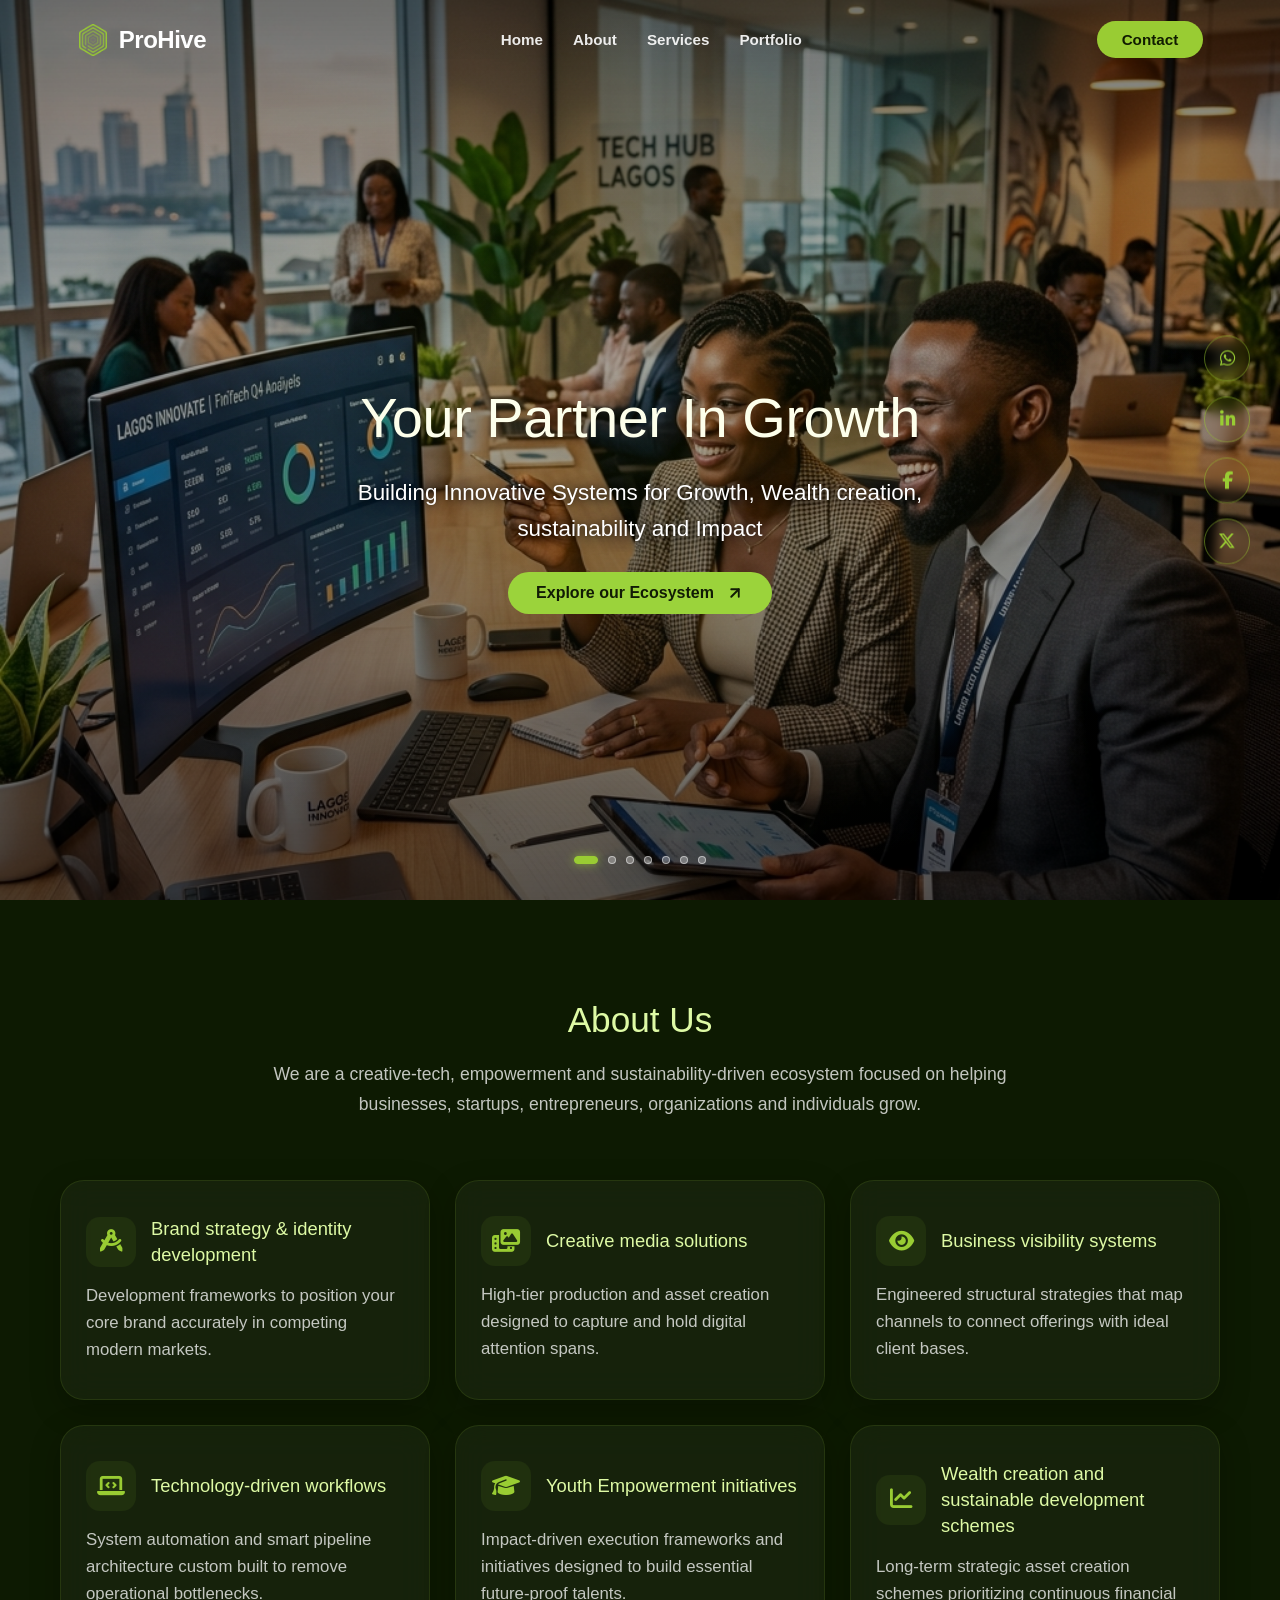
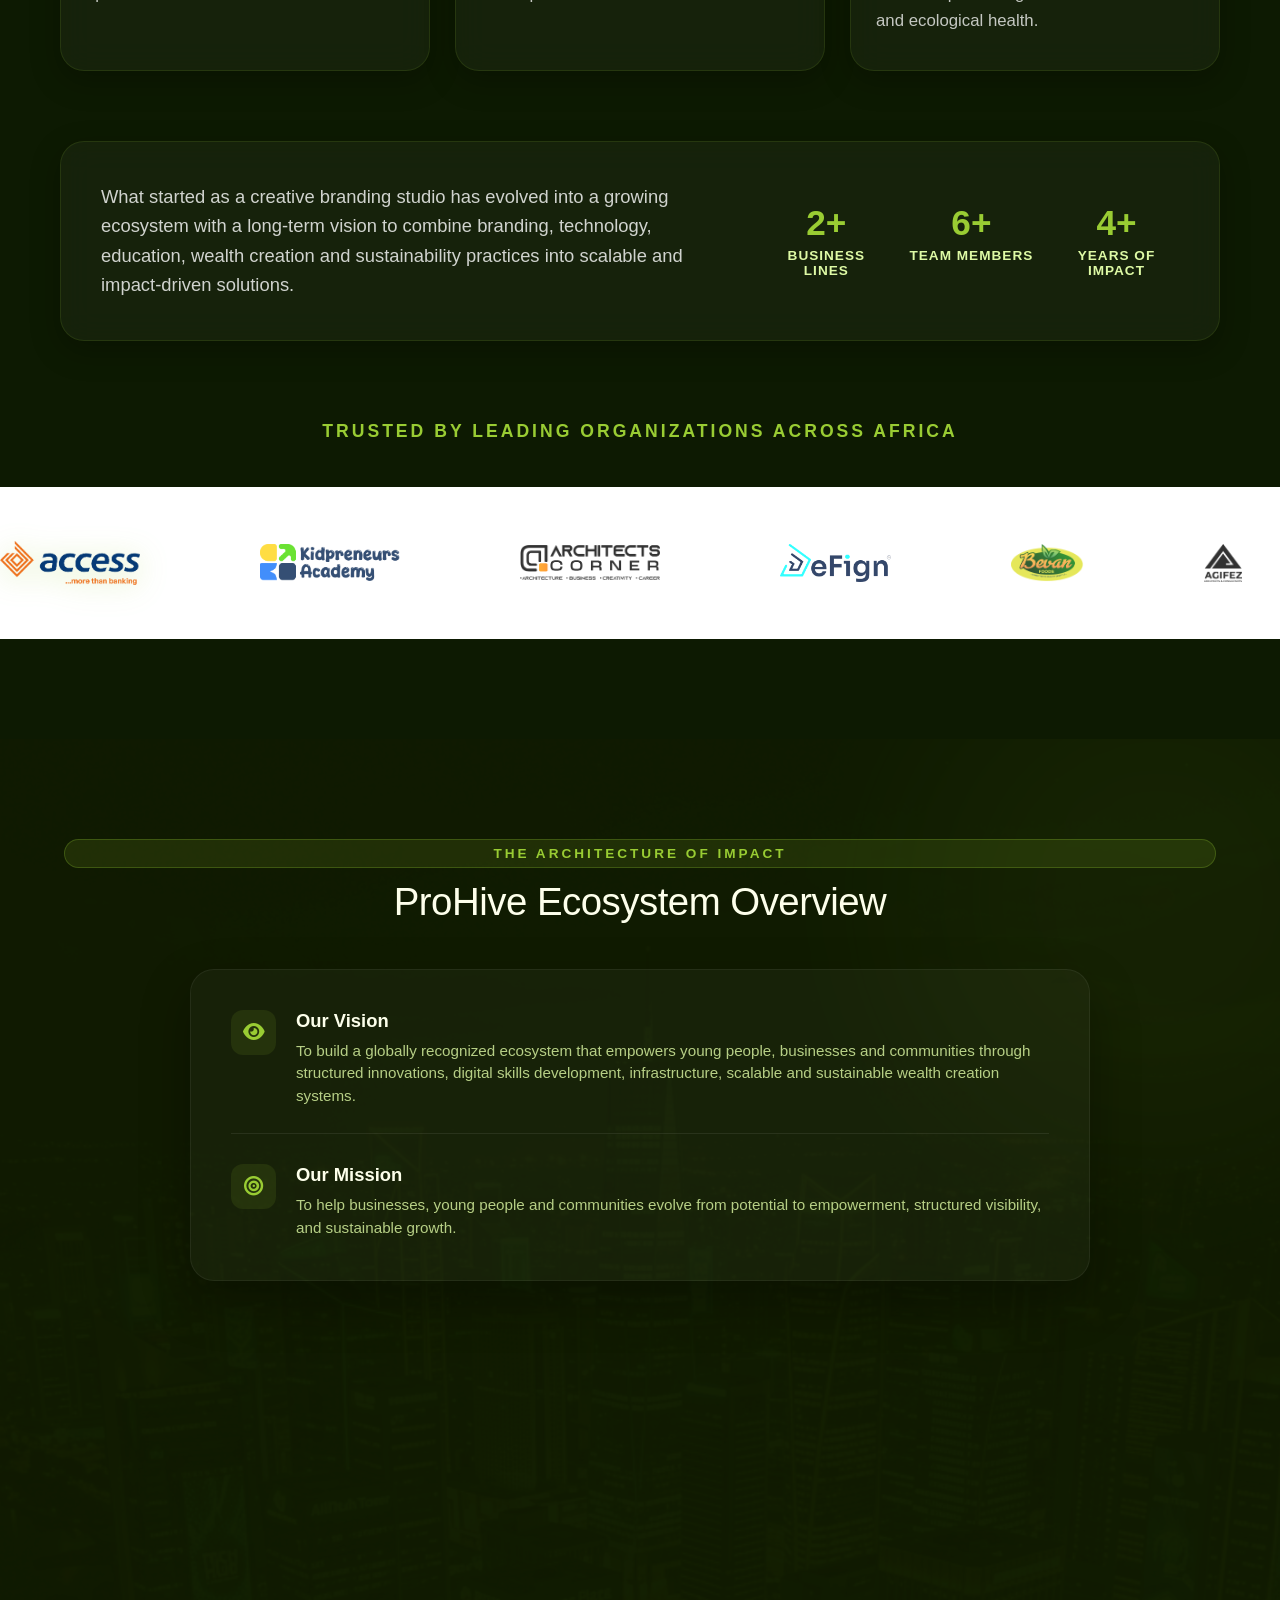
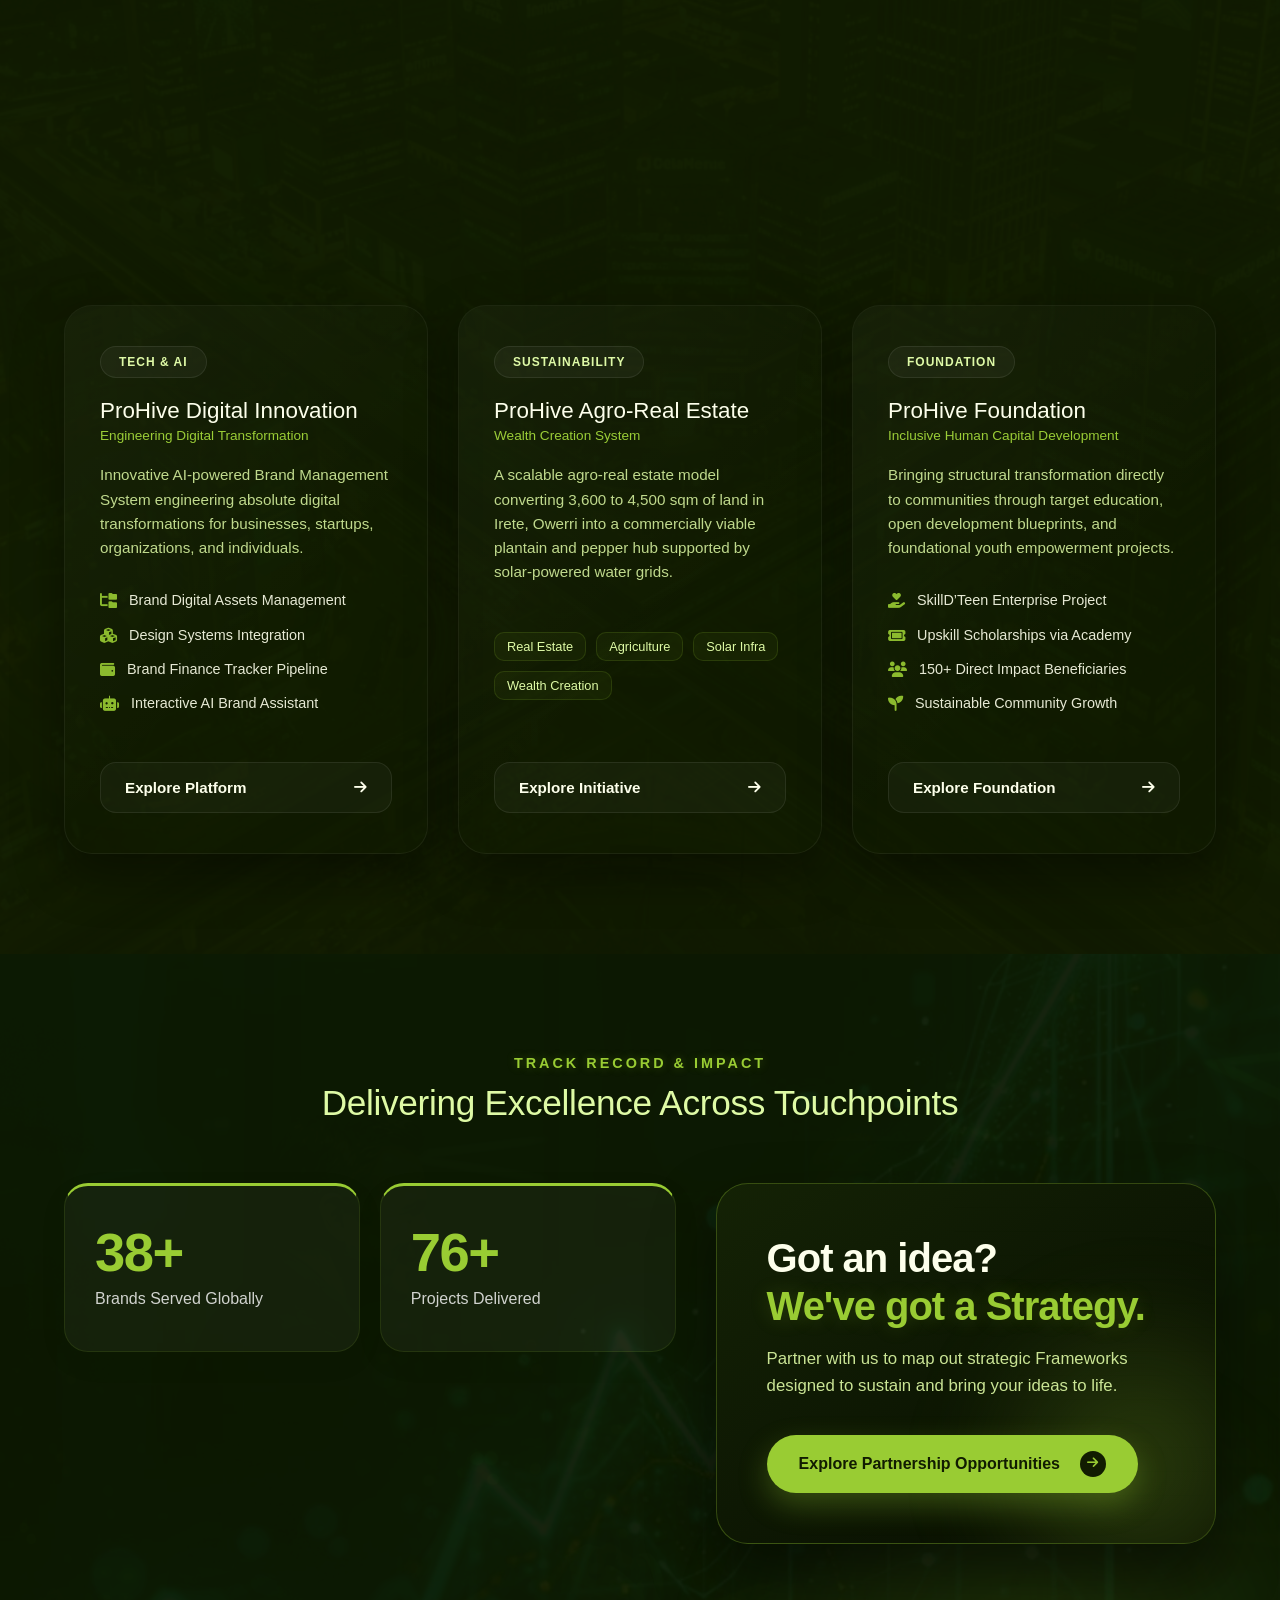
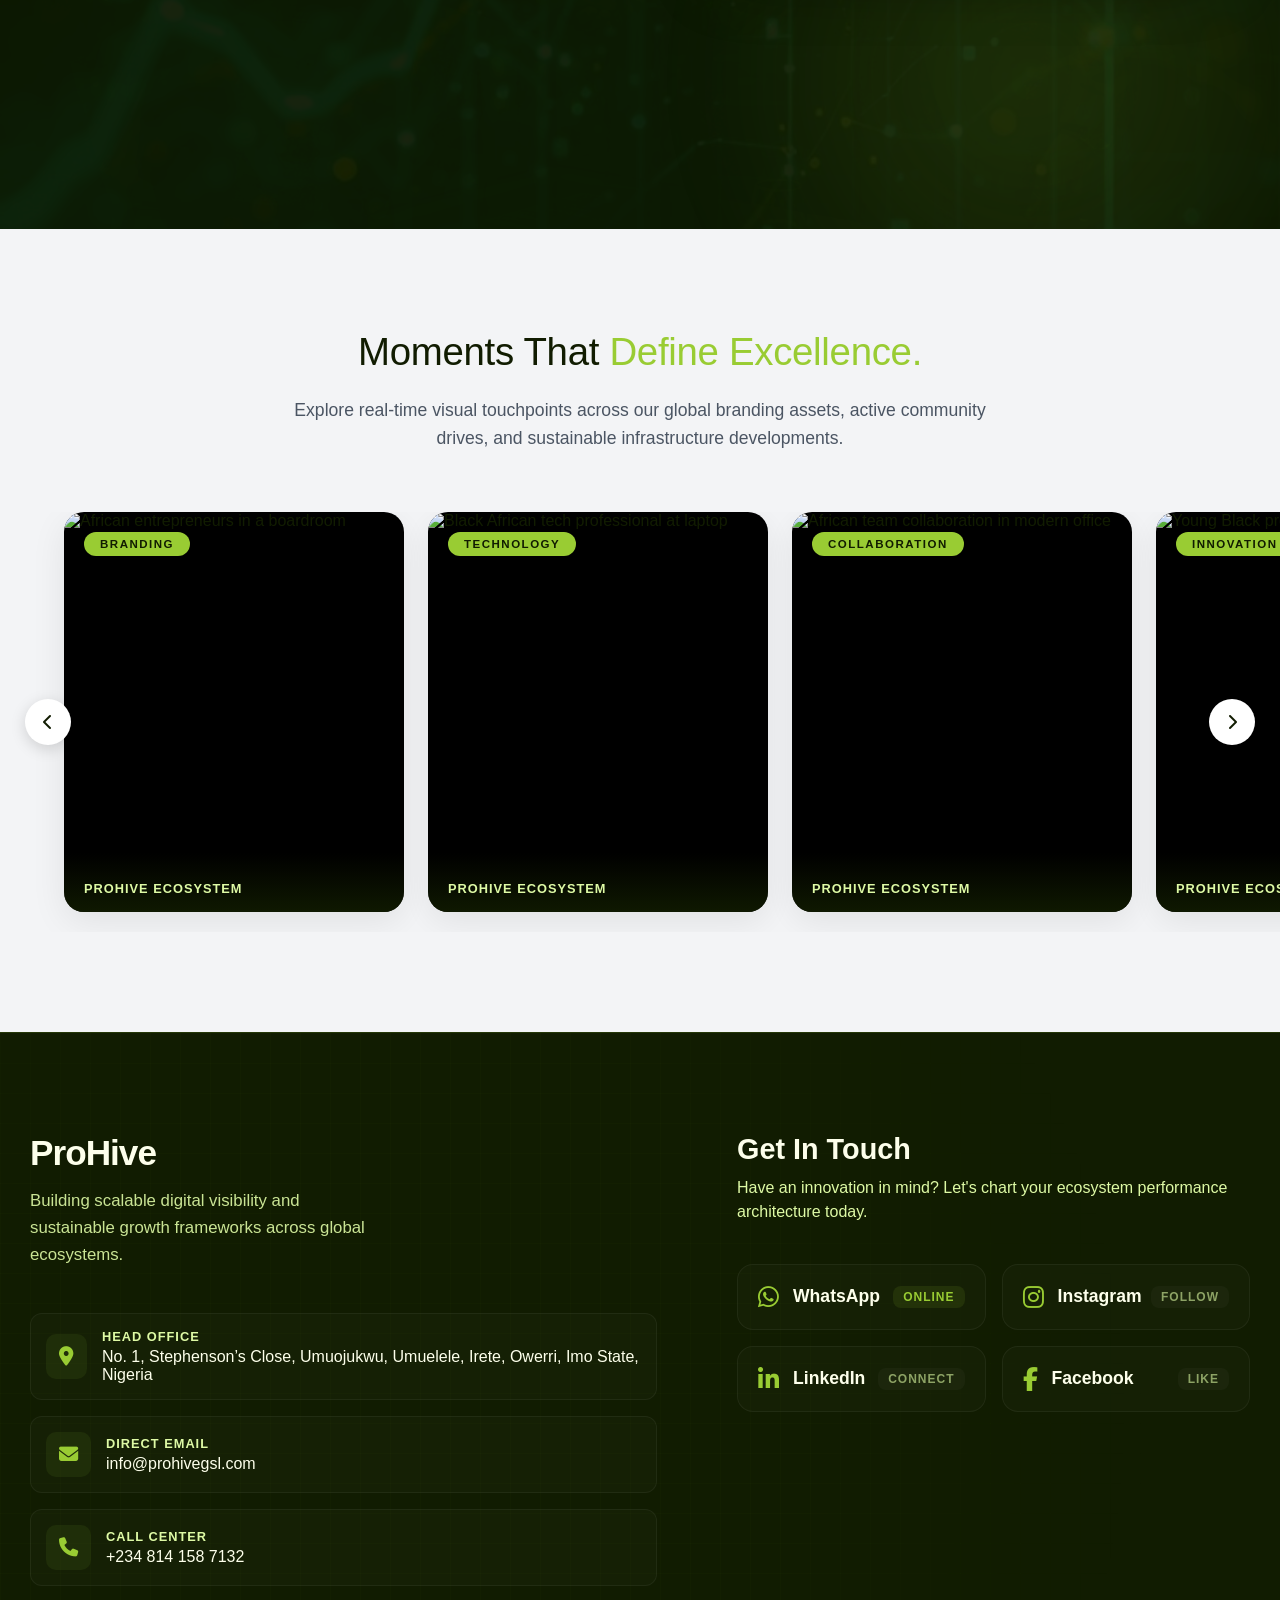
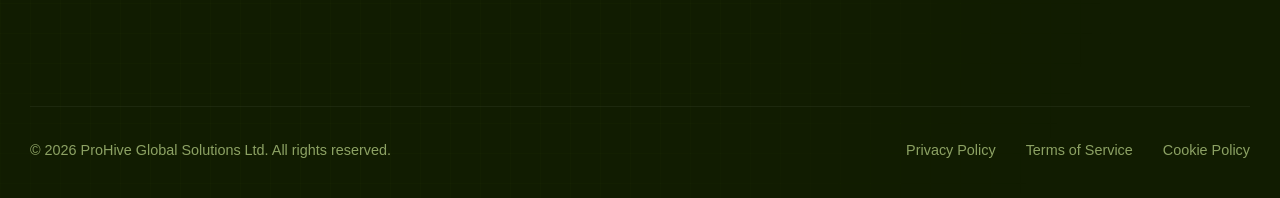
==== commit 81a3c94b: "updated the branditpro page" ====
--- a/index.html
+++ b/index.html
@@ -14,7 +14,7 @@
     
     <link href="https://api.fontshare.com/v2/css?f[]=general-sans@400,500,600,700&display=swap" rel="stylesheet">
    <link rel="stylesheet" href="https://cdnjs.cloudflare.com/ajax/libs/font-awesome/6.6.0/css/all.min.css">
-    <link rel="stylesheet" href="style.css?v=2.9">
+    <link rel="stylesheet" href="style.css?v=3.5">
 </head>
 <body>
 <!-- Hero Background Image — Human Connected -->
@@ -71,7 +71,7 @@
         </div>
 
         <aside class="social-sidebar">
-            <a href="https://wa.me/2348141587132" target="_blank" rel="noopener" class="social-icon" aria-label="WhatsApp">
+            <a href="https://wa.me/2348141587132?text=Hello%20ProHive,%20I'm%20exploring%20the%20website%20and%20would%20like%20to%20connect!" target="_blank" rel="noopener" class="social-icon" aria-label="WhatsApp">
                 <i class="fa-brands fa-whatsapp"></i>
             </a>
             <a href="https://www.linkedin.com/company/prohive-global-solutions-ltd/about/?viewAsMember=true" target="_blank" rel="noopener noreferrer" class="social-icon" aria-label="LinkedIn">
@@ -199,9 +199,6 @@
                     <img src="logos/Kidpreneurs Academy Brand Logo A.png" alt="Kidpreneurs Academy" class="brand-logo-img">
                 </div>
                 <div class="marquee-item">
-                    <img src="logos/Eden Associates Logo png7.png" alt="Eden Associates" class="brand-logo-img">
-                </div>
-                <div class="marquee-item">
                     <img src="logos/Architects Corner PNG 2.png" alt="Bulwark" class="brand-logo-img">
                 </div>
                 <div class="marquee-item">
@@ -223,9 +220,6 @@
                 </div>
                 <div class="marquee-item">
                     <img src="logos/Kidpreneurs Academy Brand Logo A.png" alt="Kidpreneurs Academy" class="brand-logo-img">
-                </div>
-                <div class="marquee-item">
-                    <img src="logos/Eden Associates Logo png7.png" alt="Eden Associates" class="brand-logo-img">
                 </div>
                 <div class="marquee-item">
                     <img src="logos/Architects Corner PNG 2.png" alt="ClimeSpace" class="brand-logo-img">
@@ -605,7 +599,7 @@
                         <i class="fa-solid fa-chevron-right channel-arrow"></i>
                     </a>
 
-                    <a href="tel:+2347049798549" class="channel-card interactive-channel">
+                    <a href="tel:+2348141587132" class="channel-card interactive-channel">
                         <div class="channel-icon-box">
                             <i class="fa-solid fa-phone"></i>
                         </div>
@@ -625,7 +619,7 @@
                 </div>
 
                 <div class="social-matrix-grid">
-                    <a href="https://wa.me/2348141587132" target="_blank" rel="noopener" class="matrix-node whatsapp-node">
+                    <a href="https://wa.me/2348141587132?text=Hello%20ProHive,%20I%20have%20an%20inquiry%20from%20the%20website..." target="_blank" rel="noopener" class="matrix-node whatsapp-node">
                         <div class="node-inner">
                             <i class="fa-brands fa-whatsapp"></i>
                             <span>WhatsApp</span>
--- a/style.css
+++ b/style.css
@@ -470,8 +470,8 @@
     header { flex-direction: column; gap: 15px; padding: 15px; position: absolute;}
     nav ul { gap: 15px; padding: 10px 15px; font-size: 0.8rem;}
     .hero-content h1 { font-size: 2.2rem; }
-    .hero-content p { font-size: 1.3rem; }
-    .social-sidebar { flex-direction: row; position: static; transform: none; margin-top: 50px; justify-content: center; width: 100%;}
+    .hero-content p { font-size: 1.15rem; text-align: center; }
+    .social-sidebar { flex-direction: row; position: static; transform: none; margin-top: 30px; justify-content: center; width: 100%; gap: 20px;}
     .hero { flex-direction: column; padding-bottom: 50px;}
 }
 
@@ -705,12 +705,11 @@
 
 /* MONUMENTAL RASTER IMAGES — Configured safely for standard visibility over white */
 .brand-logo-img { 
-    height: 110px; 
+    height: 38px; /* Perfectly small matching BrandiTPro page size */
     width: auto;
-    max-width: 260px; 
+    max-width: 140px; 
     object-fit: contain; 
     flex-shrink: 0;
-    /* CSS filter optimized to display normal/true logo asset colors perfectly over white */
     filter: brightness(1) contrast(1) saturate(1);
     transition: filter 0.4s ease;
 }
@@ -725,22 +724,21 @@
     opacity: 1;
 }
 .marquee-item.access-bank-logo .brand-logo-img {
-    height: 140px; 
-    /* Subtle premium neon green drop shadow that links it safely to the structural layout themes */
+    height: 52px; 
     filter: drop-shadow(0 4px 15px rgba(153, 204, 51, 0.4));
 }
 
 @keyframes scrollMarquee {
     0% { transform: translateX(0); }
-    100% { transform: translateX(-50%); }
+    100% { transform: translateX(calc(-100% / 2)); }
 }
 
 /* --- Responsiveness Layout Adjustments --- */
 @media (max-width: 1024px) { 
     .pillars-grid { grid-template-columns: repeat(2, 1fr); } 
-    .evolution-box { grid-template-columns: 1fr; } 
-    .brand-logo-img { height: 85px; }
-    .marquee-item.access-bank-logo .brand-logo-img { height: 110px; }
+    .evolution-box { grid-template-columns: 1fr; padding: 25px; } 
+    .brand-logo-img { height: 32px; }
+    .marquee-item.access-bank-logo .brand-logo-img { height: 42px; }
 }
 
 @media (max-width: 768px) { 
@@ -748,8 +746,8 @@
     .pillars-grid { grid-template-columns: 1fr; } 
     .metrics-container { flex-direction: column; gap: 20px; } 
     .marquee-wrapper { padding: 40px 0; }
-    .brand-logo-img { height: 65px; }
-    .marquee-item.access-bank-logo .brand-logo-img { height: 85px; }
+    .brand-logo-img { height: 26px; }
+    .marquee-item.access-bank-logo .brand-logo-img { height: 35px; }
     .marquee-item { margin-right: 70px; }
 }
 
@@ -1684,6 +1682,9 @@
     transition: all 0.3s ease;
     text-decoration: none;
     color: inherit;
+    cursor: pointer;
+    position: relative;
+    z-index: 1;
 }
 
 .channel-icon-box {
@@ -2547,7 +2548,7 @@
 }
 
 .bento-card h3 {
-    font-size: 1.6rem;
+    font-size: 1.5rem;
     color: #FFF;
     margin-bottom: 15px;
 }
@@ -2577,7 +2578,7 @@
 
 .brandit-header .logo {
     font-size: 1.8rem;
-    font-weight: 700;
+    font-weight: 600;
     color: #FFF;
     letter-spacing: -1px;
 }
@@ -2587,19 +2588,19 @@
     font-weight: 400;
 }
 
-/* --- BrandiT Actual Logos — full color, no grayscale --- */
+/* --- BrandiT Actual Logos — full color, reduced size --- */
 .brandit-logo-card {
-    height: 100px;
+    height: 70px;
     width: auto !important;
-    min-width: 180px;
-    max-width: 260px;
-    padding: 10px 20px;
+    min-width: 130px;
+    max-width: 180px;
+    padding: 8px 15px;
     box-sizing: border-box;
     display: flex;
     align-items: center;
     justify-content: center;
     margin: 0 10px;
-    filter: none; /* Full natural colors */
+    filter: none;
     transition: transform 0.3s ease;
     flex-shrink: 0 !important;
 }
@@ -2610,109 +2611,237 @@
 }
 
 .brandit-logo-card img {
-    max-height: 55px;
-    max-width: 100%;
+    max-height: 25px;
+    max-width: 90%;
     object-fit: contain;
     display: block;
 }
 
-/* --- Expertise Showcase Detailed Cards --- */
-.expertise-showcase {
+/* --- Redesigned Bento Grid Expertise Section (Light White/Green Theme) --- */
+.svc-section {
+    padding: 100px 0;
+    background: #F9FBF7; /* Clean off-white background with a hint of green */
+    position: relative;
+    border-bottom: 1px solid rgba(153, 204, 51, 0.1);
+}
+
+.svc-container {
+    max-width: 1200px;
+    margin: 0 auto;
+    padding: 0 5%;
+}
+
+.svc-header {
+    text-align: center;
+    margin-bottom: 60px;
+}
+
+.svc-header h2 {
+    font-size: 2.8rem;
+    color: #111C01; /* High-contrast dark forest green */
+    font-weight: 600;
+    margin-top: 15px;
+}
+
+.svc-header p {
+    font-size: 1.1rem;
+    color: #3f4e35; /* Readable dark olive gray */
+    max-width: 600px;
+    margin: 0 auto;
+    line-height: 1.7;
+}
+
+/* Global sub-tag badge styling */
+.sub-tag {
+    display: inline-block;
+    background: rgba(153, 204, 51, 0.12);
+    border: 1px solid rgba(153, 204, 51, 0.25);
+    color: #4a7c00;
+    padding: 6px 16px;
+    border-radius: 50px;
+    font-size: 0.8rem;
+    font-weight: 600;
+    text-transform: uppercase;
+    letter-spacing: 1.5px;
+    margin-bottom: 10px;
+}
+
+.svc-section .sub-tag {
+    background: rgba(74, 124, 0, 0.08);
+    border-color: rgba(74, 124, 0, 0.2);
+    color: #4a7c00;
+}
+
+.svc-grid {
+    display: grid;
+    grid-template-columns: repeat(2, 1fr);
+    gap: 30px;
+}
+
+.svc-card {
+    position: relative;
+    border-radius: 24px;
+    padding: 40px;
+    transition: all 0.4s cubic-bezier(0.16, 1, 0.3, 1);
     display: flex;
     flex-direction: column;
-    gap: 40px;
-    margin-top: 60px;
-    max-width: 1000px;
-    margin-left: auto;
-    margin-right: auto;
-}
-
-.expertise-detailed-card {
-    position: relative;
-    background: #0b1403; /* Rich dark green background */
-    border: 1px solid rgba(153, 204, 51, 0.15); /* Sleek accent border */
-    border-radius: 24px;
-    padding: 50px;
-    overflow: hidden;
-    transition: all 0.4s cubic-bezier(0.16, 1, 0.3, 1);
-    box-shadow: 0 20px 40px rgba(0, 0, 0, 0.3);
-}
-
-.expertise-detailed-card:hover {
-    transform: translateY(-5px);
-    border-color: rgba(153, 204, 51, 0.4);
-    box-shadow: 0 30px 60px rgba(153, 204, 51, 0.12);
-}
-
-.card-glass-bg {
-    position: absolute;
-    inset: 0;
-    background: radial-gradient(circle at top right, rgba(153, 204, 51, 0.05) 0%, transparent 60%);
+    justify-content: space-between;
+    min-height: 320px;
+    background: #FFFFFF; /* High-contrast white cards */
+    border: 1px solid rgba(153, 204, 51, 0.12);
+    box-shadow: 0 10px 30px rgba(0, 0, 0, 0.02);
+}
+
+/* Card Themes for Light/Green Contrast */
+.svc-card--dark {
+    background: #FFFFFF;
+    border-color: rgba(153, 204, 51, 0.15);
+}
+
+.svc-card--accent {
+    background: #FFFFFF;
+    border-color: rgba(153, 204, 51, 0.25);
+    box-shadow: 0 10px 30px rgba(153, 204, 51, 0.04);
+}
+
+.svc-card--light {
+    background: #FFFFFF;
+    border-color: rgba(153, 204, 51, 0.2);
+}
+
+/* Hover States for Light Cards */
+.svc-card:hover {
+    transform: translateY(-8px);
+    border-color: #4a7c00;
+    box-shadow: 0 20px 40px rgba(74, 124, 0, 0.08);
+}
+
+.svc-card-top {
+    display: flex;
+    justify-content: space-between;
+    align-items: center;
+    margin-bottom: 30px;
+}
+
+.svc-num {
+    font-size: 1.1rem;
+    font-weight: 700;
+    color: #4a7c00;
+    opacity: 0.8;
+}
+
+.svc-icon-box {
+    width: 50px;
+    height: 50px;
+    border-radius: 12px;
+    background: rgba(74, 124, 0, 0.06);
+    border: 1px solid rgba(74, 124, 0, 0.15);
+    display: flex;
+    align-items: center;
+    justify-content: center;
+    transition: all 0.3s ease;
+}
+
+.svc-card:hover .svc-icon-box {
+    background: #4a7c00;
+    border-color: #4a7c00;
+}
+
+.svc-icon-box i {
+    font-size: 1.3rem;
+    color: #4a7c00;
+    transition: all 0.3s ease;
+}
+
+.svc-card:hover .svc-icon-box i {
+    color: #FFFFFF;
+}
+
+.svc-card h3 {
+    font-size: 1.6rem;
+    color: #111C01;
+    margin-bottom: 15px;
+    font-weight: 600;
+}
+
+.svc-card p {
+    font-size: 1rem;
+    color: #4b5563; /* Readable dark gray text */
+    line-height: 1.65;
+    margin-bottom: 30px;
+    flex-grow: 1;
+}
+
+.svc-link {
+    display: inline-flex;
+    align-items: center;
+    gap: 8px;
+    font-size: 0.95rem;
+    font-weight: 600;
+    color: #4a7c00;
+    text-decoration: none;
+    transition: all 0.3s ease;
+}
+
+.svc-link i {
+    font-size: 0.85rem;
+    transition: transform 0.3s ease;
+}
+
+.svc-link:hover {
+    color: #2b4c00;
+}
+
+.svc-link:hover i {
+    transform: translateX(5px);
+}
+
+/* --- Toast Notification Style --- */
+.toast-notification {
+    position: fixed;
+    bottom: 30px;
+    left: 50%;
+    transform: translateX(-50%) translateY(100px);
+    background: #111C01;
+    color: #FDFFEB;
+    border: 1px solid #99CC33;
+    padding: 12px 24px;
+    border-radius: 50px;
+    font-weight: 600;
+    font-size: 0.9rem;
+    z-index: 100000;
+    box-shadow: 0 10px 30px rgba(0, 0, 0, 0.5);
+    display: flex;
+    align-items: center;
+    gap: 10px;
+    opacity: 0;
+    transition: transform 0.4s cubic-bezier(0.175, 0.885, 0.32, 1.275), opacity 0.3s ease;
     pointer-events: none;
 }
 
-.expertise-detailed-card .card-content {
-    position: relative;
-    z-index: 2;
-    display: flex;
-    gap: 40px;
-    align-items: flex-start;
-}
-
-.expertise-detailed-card .bento-icon {
-    background: rgba(153, 204, 51, 0.1);
-    border: 1px solid rgba(153, 204, 51, 0.2);
-    flex-shrink: 0;
-}
-
-.expertise-detailed-card .bento-icon i {
+.toast-notification.toast-active {
+    transform: translateX(-50%) translateY(0);
+    opacity: 1;
+}
+
+.toast-notification i {
     color: #99CC33;
 }
 
-.card-text-body {
-    flex: 1;
-}
-
-.card-text-body h3 {
-    font-size: 2rem;
-    color: #FFF;
-    margin-bottom: 20px;
-}
-
-.card-text-body p {
-    font-size: 1.15rem;
-    color: rgba(255, 255, 255, 0.85);
-    line-height: 1.7;
-    margin-bottom: 25px;
-    font-weight: 400;
-}
-
-.expertise-focus {
-    font-size: 0.85rem !important;
-    color: #99CC33 !important; /* Lime green highlight */
-    text-transform: uppercase;
-    letter-spacing: 1px;
-    font-weight: 700;
-}
-
-.expertise-cta {
-    display: inline-flex;
-    align-items: center;
-    gap: 10px;
-    padding: 10px 24px;
-    background: transparent;
-    color: #99CC33;
-    border: 1px solid #99CC33;
-    border-radius: 30px;
-    text-decoration: none;
-    font-weight: 600;
-    transition: all 0.3s ease;
-}
-
-.expertise-cta:hover {
-    background: #99CC33;
-    color: #111C01;
-}
+/* Make grid stack single column on mobile */
+@media (max-width: 768px) {
+    .svc-grid {
+        grid-template-columns: 1fr;
+    }
+    .svc-card {
+        padding: 30px;
+        min-height: auto;
+    }
+    .svc-header h2 {
+        font-size: 2.2rem;
+    }
+}
+
 
 /* Direct Hero Actions Styling */
 .hero-actions-direct {
@@ -2773,6 +2902,305 @@
     background: rgba(153, 204, 51, 0.05);
 }
 
+/* =========================================================================
+   🏆 WHY CHOOSE SECTION — Premium Dark Grid Cards
+   ========================================================================= */
+.why-choose-section {
+    background: #060e01;
+    padding: 100px 0;
+    position: relative;
+    overflow: hidden;
+    isolation: isolate;
+}
+
+.why-choose-section::before {
+    content: '';
+    position: absolute;
+    top: -200px;
+    left: 50%;
+    transform: translateX(-50%);
+    width: 700px;
+    height: 700px;
+    background: radial-gradient(circle, rgba(153, 204, 51, 0.07) 0%, transparent 70%);
+    pointer-events: none;
+    z-index: 0;
+}
+
+.why-choose-container {
+    max-width: 1200px;
+    margin: 0 auto;
+    padding: 0 5%;
+    position: relative;
+    z-index: 1;
+}
+
+.why-choose-header {
+    text-align: center;
+    margin-bottom: 70px;
+}
+
+.why-choose-header h2 {
+    font-size: 2.8rem;
+    font-weight: 600;
+    color: #FDFFEB;
+    margin: 16px 0 18px;
+    letter-spacing: -0.5px;
+}
+
+.why-choose-header p {
+    font-size: 1.1rem;
+    color: rgba(255, 255, 255, 0.65);
+    max-width: 640px;
+    margin: 0 auto;
+    line-height: 1.75;
+}
+
+.why-choose-grid {
+    display: grid;
+    grid-template-columns: repeat(2, 1fr);
+    gap: 28px;
+}
+
+.why-card {
+    position: relative;
+    border-radius: 24px;
+    background: linear-gradient(145deg, #0d1803, #111f02);
+    border: 1px solid rgba(153, 204, 51, 0.1);
+    overflow: hidden;
+    cursor: default;
+    transition: transform 0.4s cubic-bezier(0.16, 1, 0.3, 1), border-color 0.4s ease, box-shadow 0.4s ease;
+}
+
+.why-card:hover {
+    transform: translateY(-8px);
+    border-color: rgba(153, 204, 51, 0.4);
+    box-shadow: 0 30px 60px rgba(0, 0, 0, 0.5), 0 0 30px rgba(153, 204, 51, 0.08);
+}
+
+.why-card-inner {
+    padding: 44px 40px;
+    position: relative;
+    z-index: 2;
+}
+
+.why-icon-wrap {
+    width: 56px;
+    height: 56px;
+    border-radius: 14px;
+    background: rgba(153, 204, 51, 0.1);
+    border: 1px solid rgba(153, 204, 51, 0.22);
+    display: flex;
+    align-items: center;
+    justify-content: center;
+    margin-bottom: 28px;
+    transition: background 0.3s ease, border-color 0.3s ease;
+}
+
+.why-card:hover .why-icon-wrap {
+    background: rgba(153, 204, 51, 0.18);
+    border-color: rgba(153, 204, 51, 0.45);
+}
+
+.why-icon-wrap i {
+    font-size: 1.4rem;
+    color: #99CC33;
+    transition: color 0.3s ease;
+}
+
+.why-card:hover .why-icon-wrap i {
+    color: #DEFAA5;
+}
+
+.why-number {
+    font-size: 4rem;
+    font-weight: 700;
+    color: rgba(153, 204, 51, 0.06);
+    position: absolute;
+    top: 20px;
+    right: 30px;
+    line-height: 1;
+    letter-spacing: -2px;
+    pointer-events: none;
+    transition: color 0.4s ease;
+    font-variant-numeric: tabular-nums;
+}
+
+.why-card:hover .why-number {
+    color: rgba(153, 204, 51, 0.1);
+}
+
+.why-card-inner h3 {
+    font-size: 1.35rem;
+    font-weight: 600;
+    color: #FDFFEB;
+    margin-bottom: 14px;
+    letter-spacing: -0.2px;
+}
+
+.why-card-inner p {
+    font-size: 0.97rem;
+    color: rgba(255, 255, 255, 0.6);
+    line-height: 1.75;
+    font-weight: 400;
+}
+
+/* Animated bottom border accent on hover */
+.why-card-accent {
+    position: absolute;
+    bottom: 0;
+    left: 0;
+    right: 0;
+    height: 2px;
+    background: linear-gradient(90deg, transparent, #99CC33, transparent);
+    transform: scaleX(0);
+    transform-origin: center;
+    transition: transform 0.4s cubic-bezier(0.16, 1, 0.3, 1);
+}
+
+.why-card:hover .why-card-accent {
+    transform: scaleX(1);
+}
+
+/* =========================================================================
+   🚀 FINAL CTA SECTION — Full-bleed, Bold, Premium
+   ========================================================================= */
+.brandit-final-cta {
+    position: relative;
+    padding: 120px 5%;
+    background: #FFFFFF;
+    text-align: center;
+    overflow: hidden;
+    isolation: isolate;
+}
+
+.cta-bg-layer {
+    position: absolute;
+    inset: 0;
+    background:
+        linear-gradient(135deg, rgba(153, 204, 51, 0.06) 0%, transparent 55%),
+        linear-gradient(315deg, rgba(153, 204, 51, 0.04) 0%, transparent 55%);
+    z-index: 0;
+}
+
+.cta-glow-orb {
+    position: absolute;
+    top: 50%;
+    left: 50%;
+    transform: translate(-50%, -50%);
+    width: 700px;
+    height: 700px;
+    background: radial-gradient(circle, rgba(153, 204, 51, 0.09) 0%, transparent 65%);
+    pointer-events: none;
+    z-index: 0;
+    animation: cta-orb-pulse 5s ease-in-out infinite;
+}
+
+@keyframes cta-orb-pulse {
+    0%, 100% { opacity: 0.8; transform: translate(-50%, -50%) scale(1); }
+    50% { opacity: 1; transform: translate(-50%, -50%) scale(1.08); }
+}
+
+.brandit-final-cta-content {
+    position: relative;
+    z-index: 2;
+    max-width: 780px;
+    margin: 0 auto;
+}
+
+.brandit-final-cta-content h2 {
+    font-size: 3.5rem;
+    font-weight: 600;
+    color: #0a1200;
+    margin: 20px 0 22px;
+    line-height: 1.2;
+    letter-spacing: -1px;
+}
+
+.cta-headline-accent {
+    color: #3a6200;
+    display: block;
+}
+
+.brandit-final-cta-content p {
+    font-size: 1.15rem;
+    color: rgba(20, 40, 5, 0.65);
+    max-width: 560px;
+    margin: 0 auto 44px;
+    line-height: 1.75;
+}
+
+.cta-action-group {
+    display: flex;
+    gap: 16px;
+    justify-content: center;
+    flex-wrap: wrap;
+    margin-bottom: 44px;
+}
+
+.cta-btn-primary {
+    display: inline-flex;
+    align-items: center;
+    gap: 10px;
+    padding: 16px 32px;
+    background: #4a7c00;
+    color: #FFFFFF;
+    font-size: 1rem;
+    font-weight: 700;
+    border-radius: 100px;
+    text-decoration: none;
+    transition: all 0.3s cubic-bezier(0.25, 0.8, 0.25, 1);
+    box-shadow: 0 10px 30px rgba(74, 124, 0, 0.25);
+}
+
+.cta-btn-primary:hover {
+    background: #3a6200;
+    transform: translateY(-3px);
+    box-shadow: 0 18px 40px rgba(74, 124, 0, 0.35);
+}
+
+.cta-btn-secondary {
+    display: inline-flex;
+    align-items: center;
+    gap: 10px;
+    padding: 16px 32px;
+    background: transparent;
+    color: #1a2e05;
+    font-size: 1rem;
+    font-weight: 600;
+    border: 1.5px solid rgba(74, 124, 0, 0.4);
+    border-radius: 100px;
+    text-decoration: none;
+    transition: all 0.3s ease;
+}
+
+.cta-btn-secondary:hover {
+    border-color: #4a7c00;
+    color: #4a7c00;
+    background: rgba(74, 124, 0, 0.06);
+    transform: translateY(-3px);
+}
+
+.cta-trust-row {
+    display: flex;
+    gap: 32px;
+    justify-content: center;
+    flex-wrap: wrap;
+}
+
+.cta-trust-item {
+    display: flex;
+    align-items: center;
+    gap: 8px;
+    font-size: 0.9rem;
+    color: rgba(20, 40, 5, 0.55);
+    font-weight: 500;
+}
+
+.cta-trust-item i {
+    color: #4a7c00;
+    font-size: 0.85rem;
+}
+
 /* Responsive adjustments */
 @media (max-width: 1024px) {
     .bento-services-grid {
@@ -2781,6 +3209,9 @@
     .bento-span-2 {
         grid-column: span 1;
     }
+    .why-choose-grid {
+        grid-template-columns: repeat(2, 1fr);
+    }
 }
 
 @media (max-width: 768px) {
@@ -2794,31 +3225,72 @@
     .expertise-detailed-card .card-content {
         flex-direction: column;
         gap: 20px;
-        align-items: flex-start; /* Spares the icon and header left alignment */
+        align-items: flex-start;
     }
     .expertise-detailed-card .bento-icon {
-        margin: 0 0 10px 0; /* Left align icon */
+        margin: 0 0 10px 0;
     }
     .card-text-body {
-        text-align: left; /* Left align card content */
+        text-align: left;
     }
     .hero-subtext, .services-header p {
-        text-align: left; /* Left align paragraph text on mobile */
+        text-align: center;
     }
     .bento-services-grid {
         grid-template-columns: 1fr;
     }
     .hero-headline {
         font-size: 2.5rem;
-    }
-    .hero-actions-direct {
-        flex-direction: column;
+        text-align: center;
+    }
+    .hero-actions, .hero-actions-direct {
+        flex-direction: row;
+        flex-wrap: nowrap;
         width: 100%;
-        align-items: stretch;
-    }
-    .btn-contact-direct, .btn-secondary-direct {
-        width: 100%;
+        justify-content: center;
+        gap: 10px;
+    }
+    .btn-contact-direct, .btn-secondary-direct, .btn-primary {
+        width: auto;
+        flex: 1;
+        padding: 12px 10px;
+        font-size: 0.85rem;
         text-align: center;
         justify-content: center;
-    }
-}
+        white-space: nowrap;
+    }
+    .vm-card {
+        flex-direction: column;
+        align-items: center;
+        text-align: center;
+    }
+    .vm-icon {
+        margin-bottom: 10px;
+    }
+    .why-choose-grid {
+        grid-template-columns: 1fr;
+        gap: 20px;
+    }
+    .why-card-inner {
+        padding: 32px 28px;
+    }
+    .why-choose-header h2 {
+        font-size: 2.1rem;
+    }
+    .brandit-final-cta-content h2 {
+        font-size: 2.4rem;
+    }
+    .cta-action-group {
+        flex-direction: column;
+        align-items: stretch;
+    }
+    .cta-btn-primary, .cta-btn-secondary {
+        justify-content: center;
+    }
+    .cta-trust-row {
+        flex-direction: column;
+        gap: 12px;
+        align-items: center;
+    }
+}
+
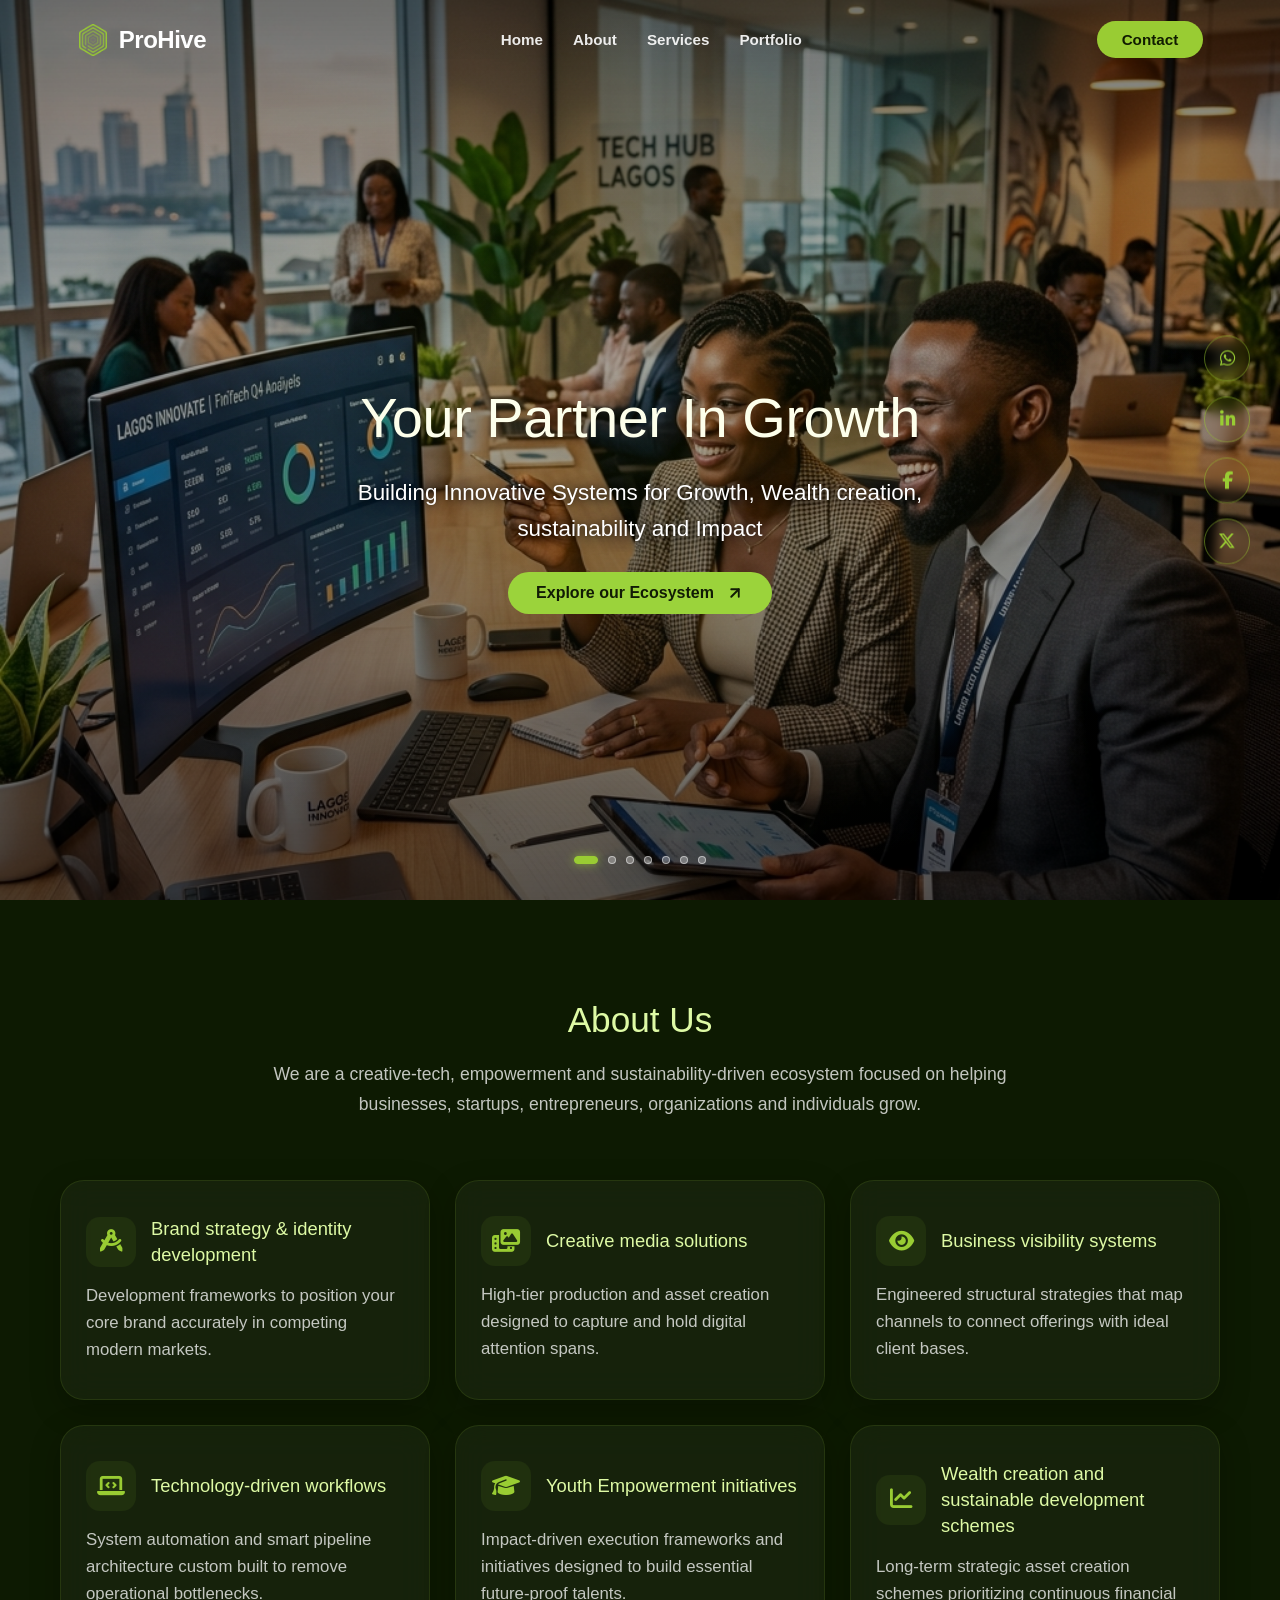
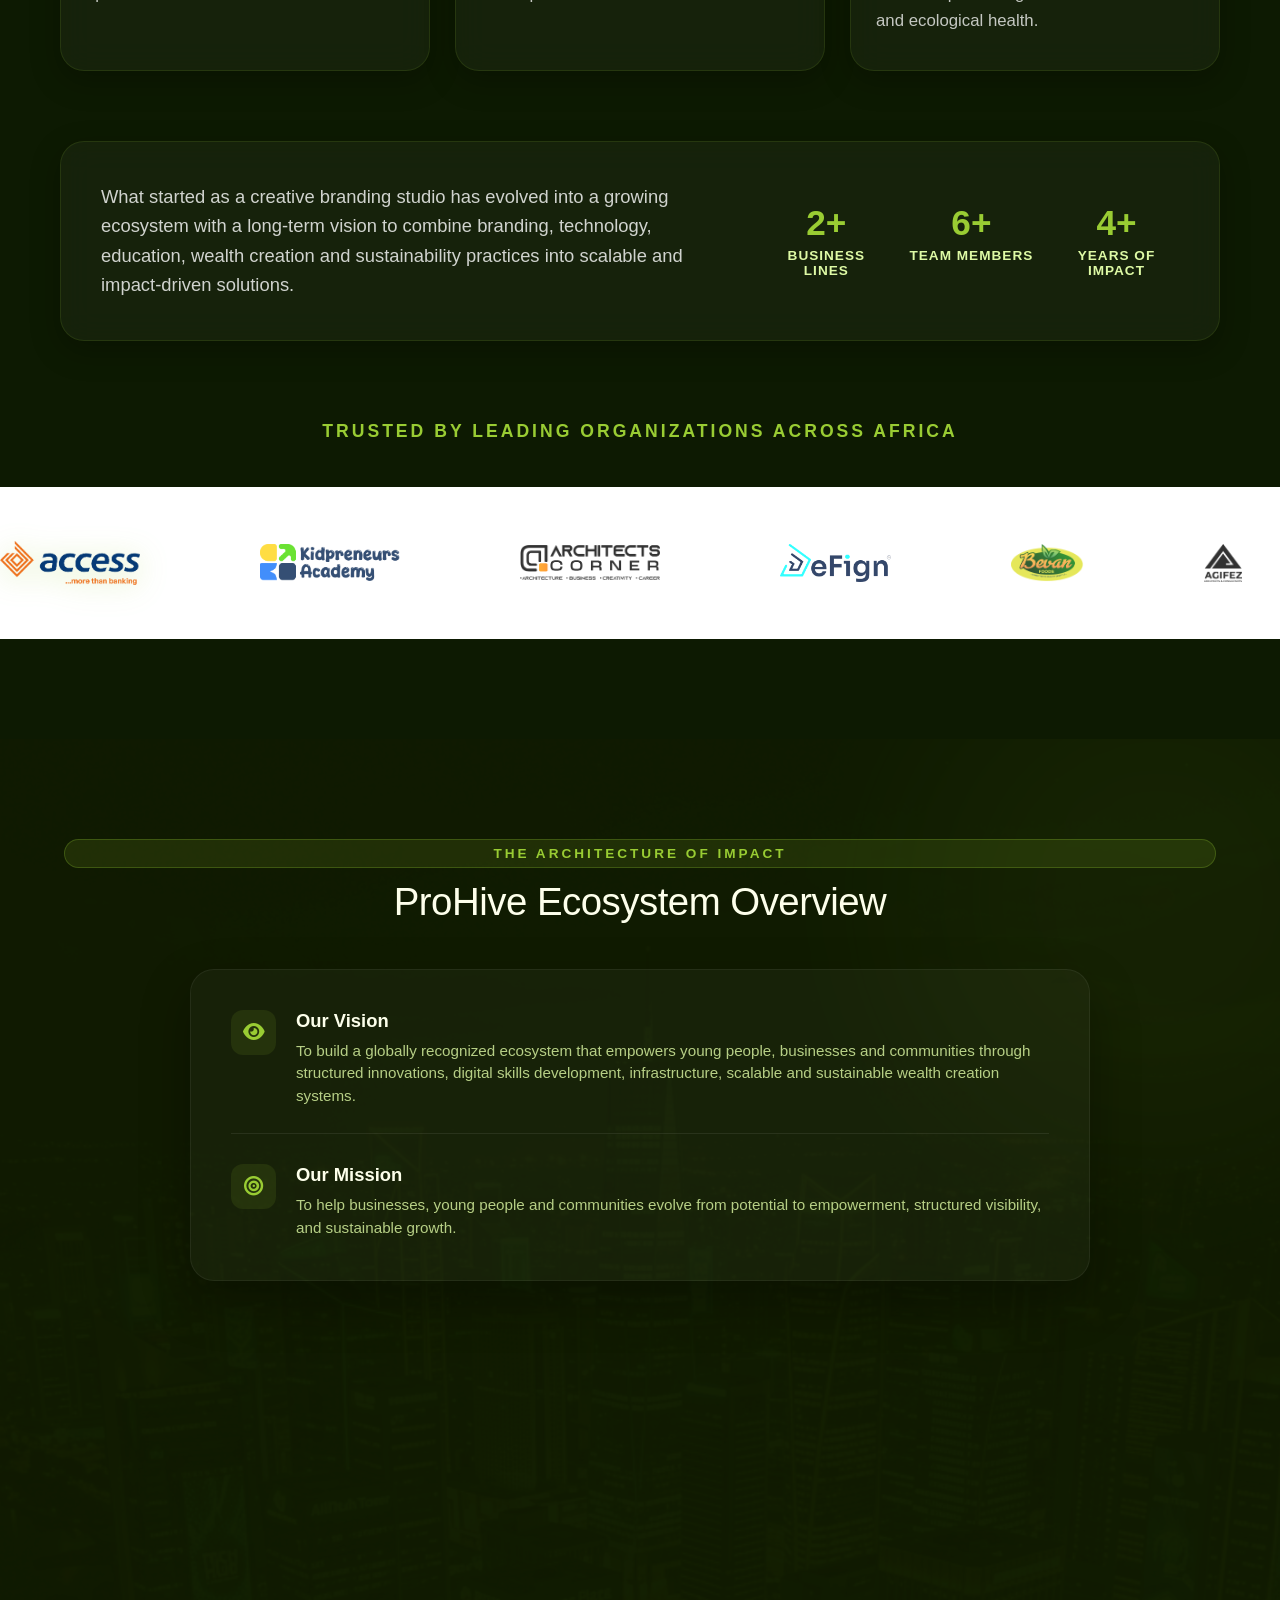
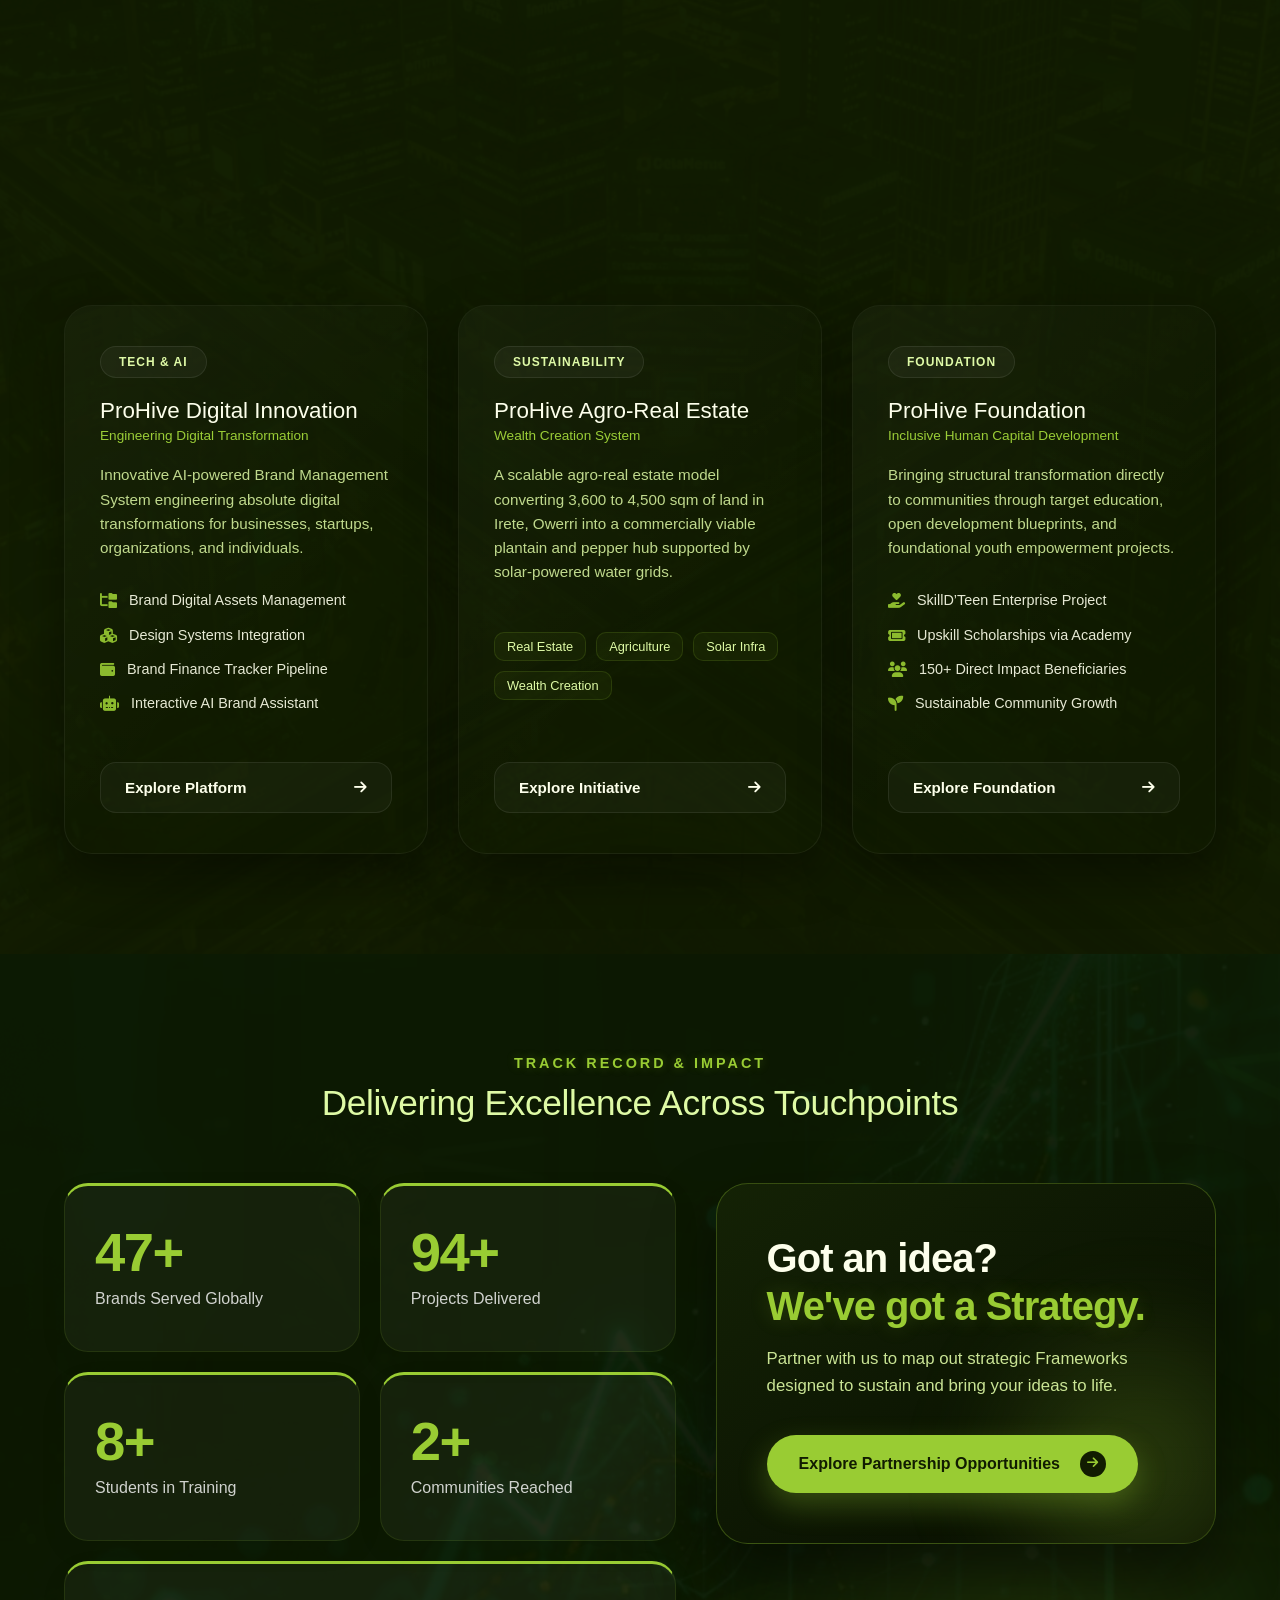
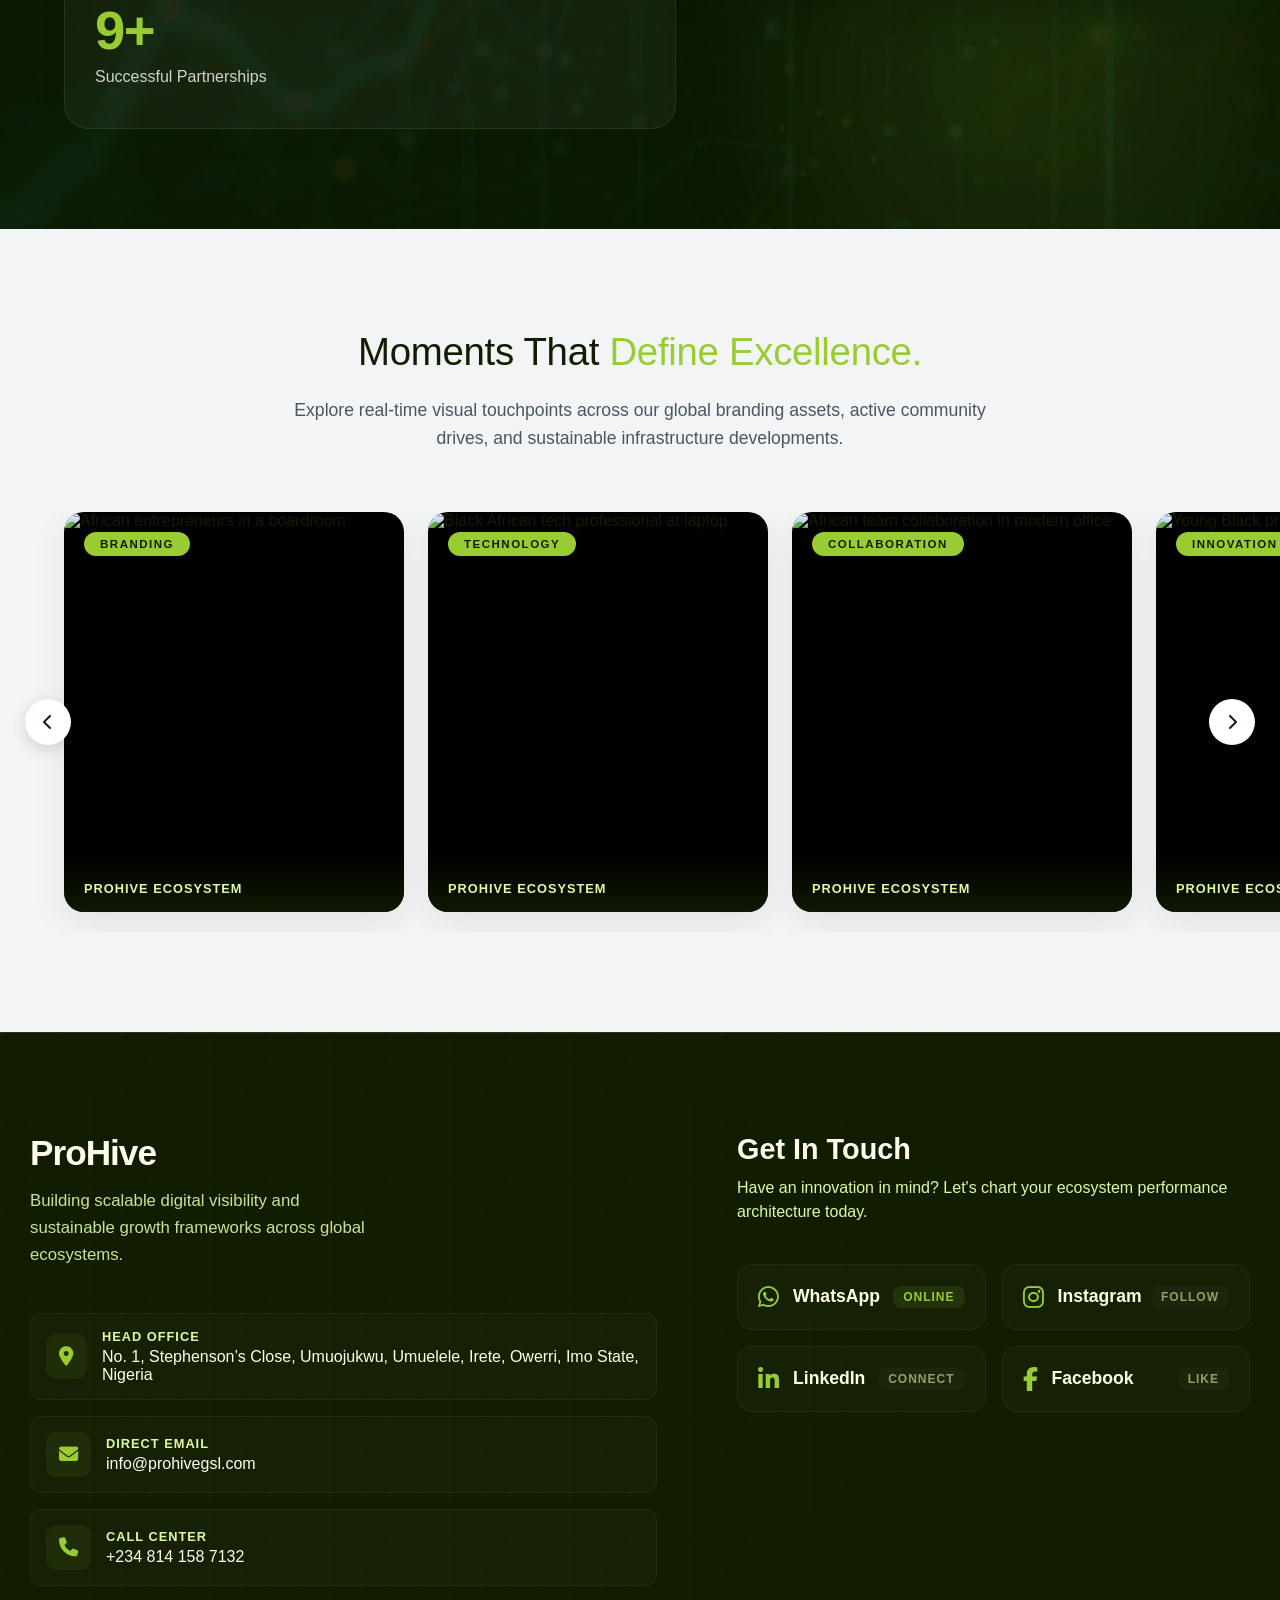
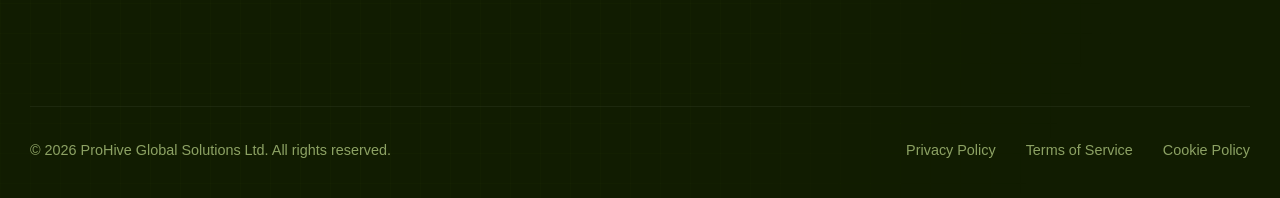
==== commit 3f6b150b: "added the service page branditpro page" ====
--- a/index.html
+++ b/index.html
@@ -14,7 +14,7 @@
     
     <link href="https://api.fontshare.com/v2/css?f[]=general-sans@400,500,600,700&display=swap" rel="stylesheet">
    <link rel="stylesheet" href="https://cdnjs.cloudflare.com/ajax/libs/font-awesome/6.6.0/css/all.min.css">
-    <link rel="stylesheet" href="style.css?v=3.5">
+    <link rel="stylesheet" href="style.css?v=3.7">
 </head>
 <body>
 <!-- Hero Background Image — Human Connected -->
--- a/style.css
+++ b/style.css
@@ -1916,11 +1916,18 @@
    ========================================================================= */
 
 /* About / Pillar cards reveal */
-.about-section, .pillar-card, .evolution-box {
+.about-section, .pillar-card, .evolution-box, .svc-left-pane, .svc-row {
     opacity: 0;
     transform: translateY(35px);
     transition: opacity 0.75s cubic-bezier(0.25, 1, 0.5, 1), transform 0.75s cubic-bezier(0.25, 1, 0.5, 1);
 }
+
+/* Staggered transition delays for vertical service rows */
+.svc-row:nth-child(1) { transition-delay: 0.1s; }
+.svc-row:nth-child(2) { transition-delay: 0.22s; }
+.svc-row:nth-child(3) { transition-delay: 0.34s; }
+.svc-row:nth-child(4) { transition-delay: 0.46s; }
+
 
 /* Eco pods reveal with slight scale */
 .eco-pod {
@@ -2619,8 +2626,8 @@
 
 /* --- Redesigned Bento Grid Expertise Section (Light White/Green Theme) --- */
 .svc-section {
-    padding: 100px 0;
-    background: #F9FBF7; /* Clean off-white background with a hint of green */
+    padding: 120px 0;
+    background: #FFFFFF; /* High-contrast white background */
     position: relative;
     border-bottom: 1px solid rgba(153, 204, 51, 0.1);
 }
@@ -2631,24 +2638,35 @@
     padding: 0 5%;
 }
 
-.svc-header {
-    text-align: center;
-    margin-bottom: 60px;
-}
-
-.svc-header h2 {
-    font-size: 2.8rem;
+.svc-split-wrapper {
+    display: grid;
+    grid-template-columns: 0.95fr 1.05fr;
+    gap: 80px;
+    align-items: start;
+}
+
+.svc-left-pane {
+    position: sticky;
+    top: 130px;
+}
+
+.svc-left-pane h2 {
+    font-size: 3.4rem;
     color: #111C01; /* High-contrast dark forest green */
-    font-weight: 600;
-    margin-top: 15px;
-}
-
-.svc-header p {
+    font-weight: 700;
+    line-height: 1.15;
+    margin: 20px 0;
+    letter-spacing: -1.2px;
+}
+
+.svc-highlight {
+    color: #4a7c00;
+}
+
+.svc-left-pane p {
     font-size: 1.1rem;
-    color: #3f4e35; /* Readable dark olive gray */
-    max-width: 600px;
-    margin: 0 auto;
-    line-height: 1.7;
+    color: #4b5563; /* Readable dark slate gray */
+    line-height: 1.75;
 }
 
 /* Global sub-tag badge styling */
@@ -2672,107 +2690,79 @@
     color: #4a7c00;
 }
 
-.svc-grid {
-    display: grid;
-    grid-template-columns: repeat(2, 1fr);
+.svc-right-pane {
+    display: flex;
+    flex-direction: column;
+    gap: 40px;
+}
+
+.svc-row {
+    display: flex;
     gap: 30px;
-}
-
-.svc-card {
-    position: relative;
-    border-radius: 24px;
-    padding: 40px;
-    transition: all 0.4s cubic-bezier(0.16, 1, 0.3, 1);
+    padding-bottom: 40px;
+    border-bottom: 1px solid rgba(74, 124, 0, 0.1);
+    transition: all 0.3s ease;
+}
+
+.svc-row:last-child {
+    border-bottom: none;
+    padding-bottom: 0;
+}
+
+.svc-row-meta {
     display: flex;
     flex-direction: column;
-    justify-content: space-between;
-    min-height: 320px;
-    background: #FFFFFF; /* High-contrast white cards */
-    border: 1px solid rgba(153, 204, 51, 0.12);
-    box-shadow: 0 10px 30px rgba(0, 0, 0, 0.02);
-}
-
-/* Card Themes for Light/Green Contrast */
-.svc-card--dark {
-    background: #FFFFFF;
-    border-color: rgba(153, 204, 51, 0.15);
-}
-
-.svc-card--accent {
-    background: #FFFFFF;
-    border-color: rgba(153, 204, 51, 0.25);
-    box-shadow: 0 10px 30px rgba(153, 204, 51, 0.04);
-}
-
-.svc-card--light {
-    background: #FFFFFF;
-    border-color: rgba(153, 204, 51, 0.2);
-}
-
-/* Hover States for Light Cards */
-.svc-card:hover {
-    transform: translateY(-8px);
-    border-color: #4a7c00;
-    box-shadow: 0 20px 40px rgba(74, 124, 0, 0.08);
-}
-
-.svc-card-top {
-    display: flex;
-    justify-content: space-between;
-    align-items: center;
-    margin-bottom: 30px;
-}
-
-.svc-num {
+    align-items: center;
+    gap: 15px;
+}
+
+.svc-row-num {
     font-size: 1.1rem;
     font-weight: 700;
     color: #4a7c00;
-    opacity: 0.8;
-}
-
-.svc-icon-box {
-    width: 50px;
-    height: 50px;
-    border-radius: 12px;
+    opacity: 0.6;
+}
+
+.svc-row-icon {
+    width: 60px;
+    height: 60px;
+    border-radius: 16px;
     background: rgba(74, 124, 0, 0.06);
-    border: 1px solid rgba(74, 124, 0, 0.15);
+    border: 1px solid rgba(74, 124, 0, 0.12);
     display: flex;
     align-items: center;
     justify-content: center;
+    color: #4a7c00;
+    font-size: 1.4rem;
     transition: all 0.3s ease;
 }
 
-.svc-card:hover .svc-icon-box {
+.svc-row:hover .svc-row-icon {
     background: #4a7c00;
     border-color: #4a7c00;
-}
-
-.svc-icon-box i {
-    font-size: 1.3rem;
-    color: #4a7c00;
-    transition: all 0.3s ease;
-}
-
-.svc-card:hover .svc-icon-box i {
     color: #FFFFFF;
 }
 
-.svc-card h3 {
-    font-size: 1.6rem;
+.svc-row-content {
+    flex: 1;
+}
+
+.svc-row-content h3 {
+    font-size: 1.65rem;
     color: #111C01;
-    margin-bottom: 15px;
     font-weight: 600;
-}
-
-.svc-card p {
-    font-size: 1rem;
-    color: #4b5563; /* Readable dark gray text */
+    margin-bottom: 12px;
+    letter-spacing: -0.3px;
+}
+
+.svc-row-content p {
+    font-size: 1.05rem;
+    color: #4b5563;
     line-height: 1.65;
-    margin-bottom: 30px;
-    flex-grow: 1;
-}
-
-.svc-link {
+    margin-bottom: 20px;
+}
+
+.svc-row-link {
     display: inline-flex;
     align-items: center;
     gap: 8px;
@@ -2783,17 +2773,50 @@
     transition: all 0.3s ease;
 }
 
-.svc-link i {
+.svc-row-link i {
     font-size: 0.85rem;
     transition: transform 0.3s ease;
 }
 
-.svc-link:hover {
+.svc-row-link:hover {
     color: #2b4c00;
 }
 
-.svc-link:hover i {
+.svc-row-link:hover i {
     transform: translateX(5px);
+}
+
+/* Responsiveness for split layout */
+@media (max-width: 991px) {
+    .svc-split-wrapper {
+        grid-template-columns: 1fr;
+        gap: 60px;
+    }
+    .svc-left-pane {
+        position: static;
+    }
+    .svc-left-pane h2 {
+        font-size: 2.8rem;
+    }
+}
+
+@media (max-width: 768px) {
+    .svc-section {
+        padding: 80px 0;
+    }
+    .svc-row {
+        flex-direction: column;
+        gap: 20px;
+    }
+    .svc-row-meta {
+        flex-direction: row;
+        justify-content: space-between;
+        align-items: center;
+        width: 100%;
+    }
+    .svc-left-pane h2 {
+        font-size: 2.4rem;
+    }
 }
 
 /* --- Toast Notification Style --- */
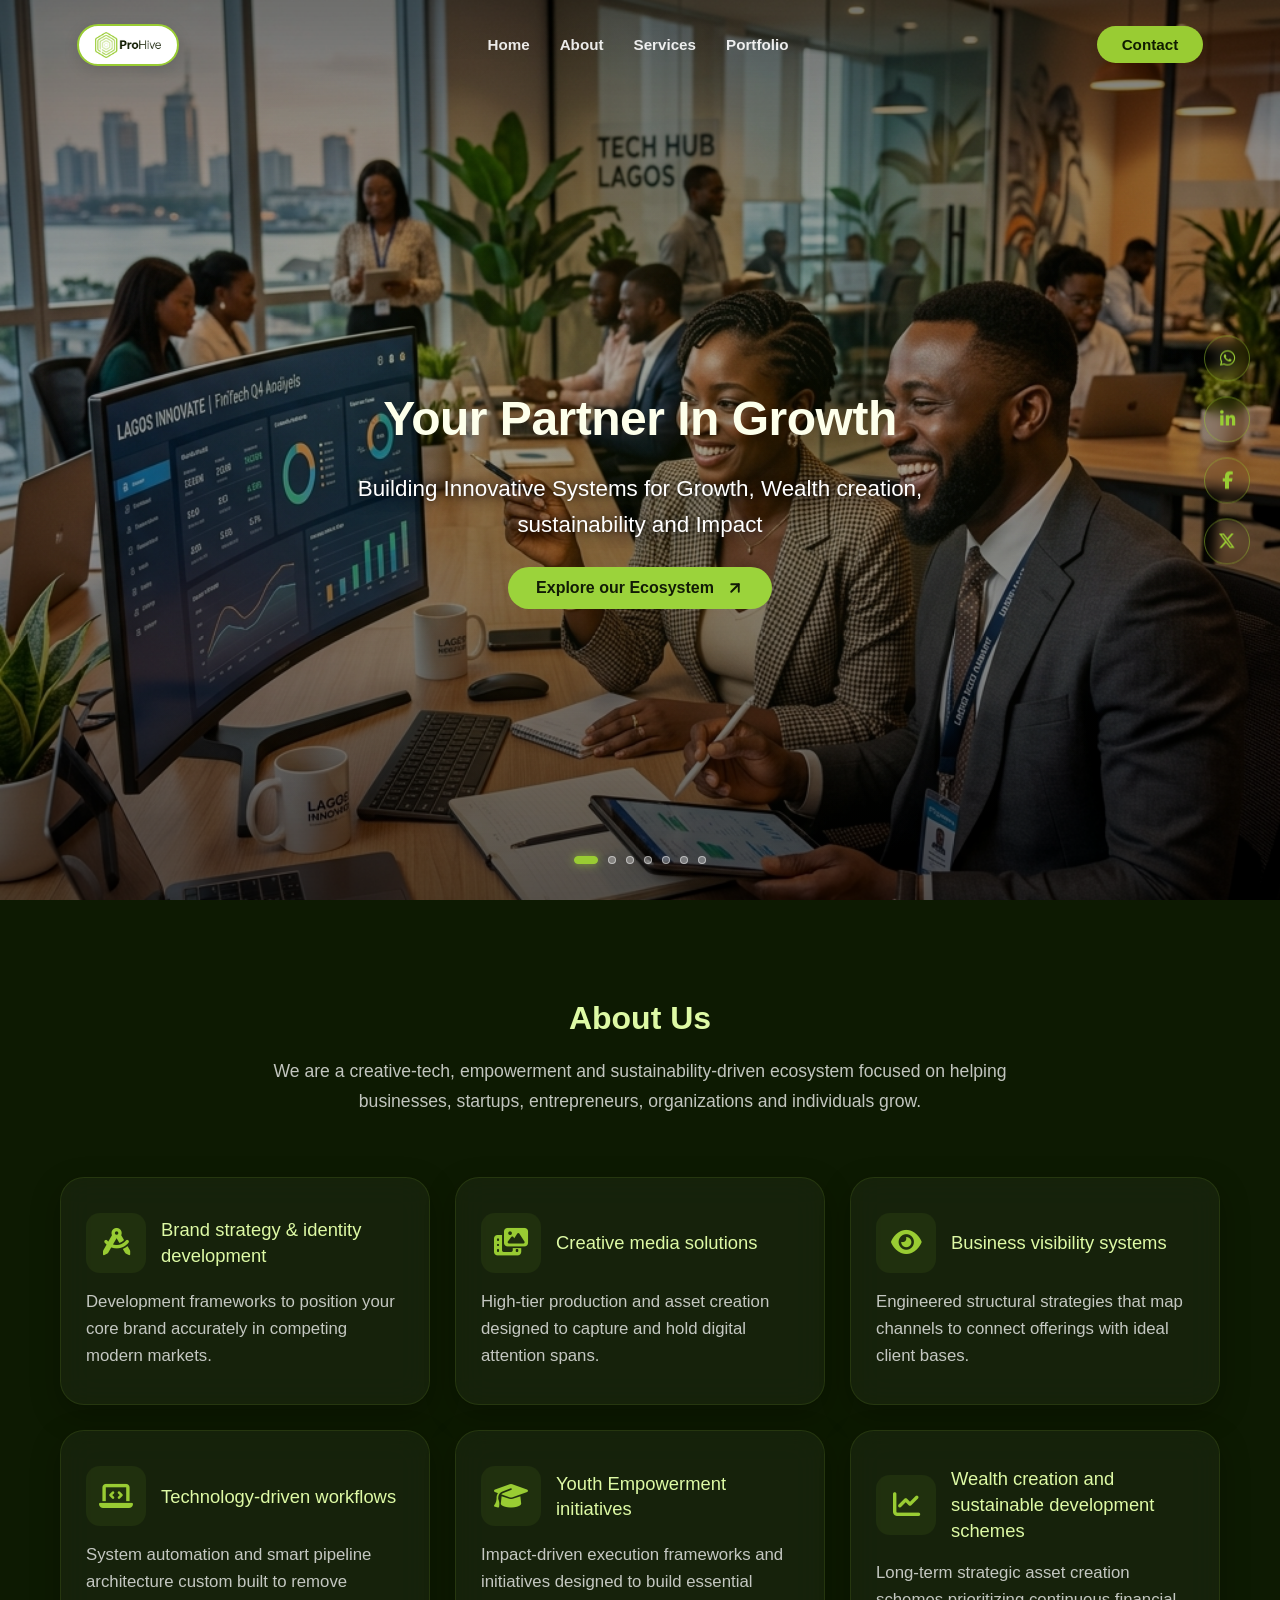
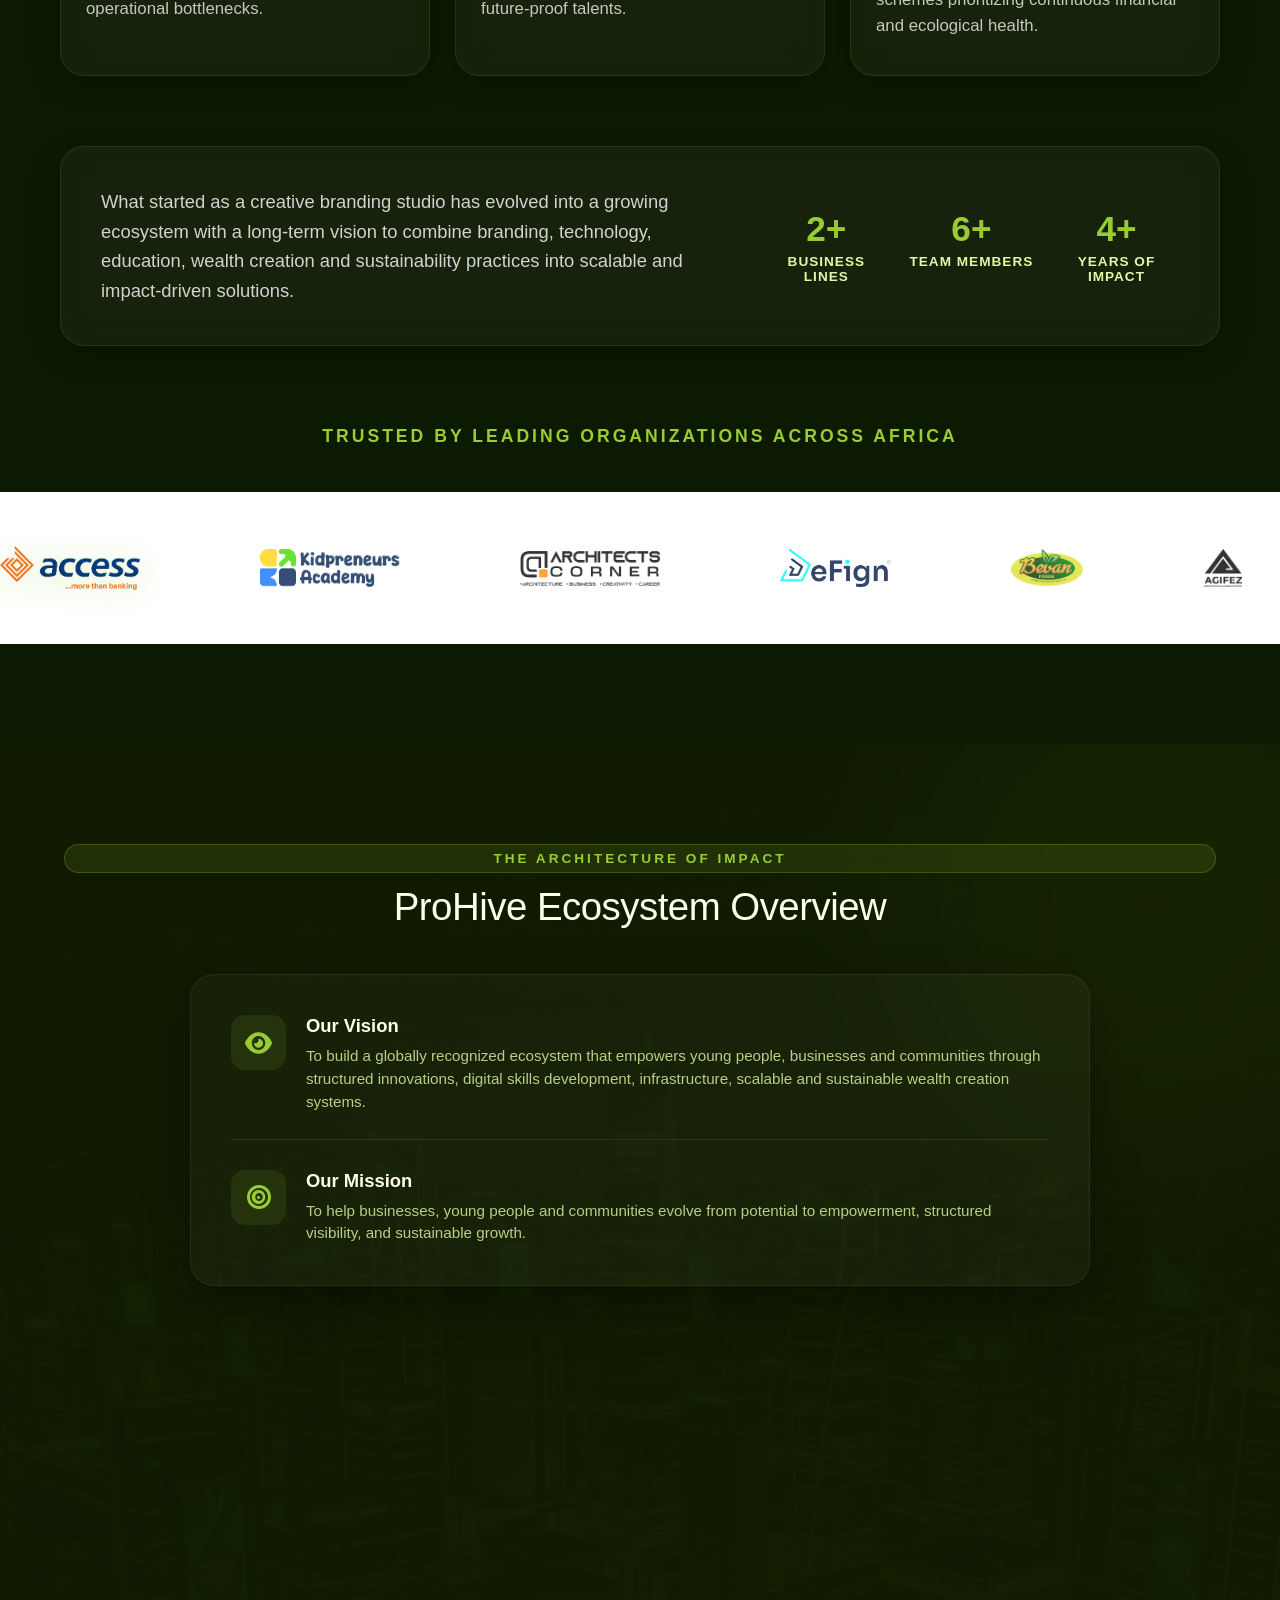
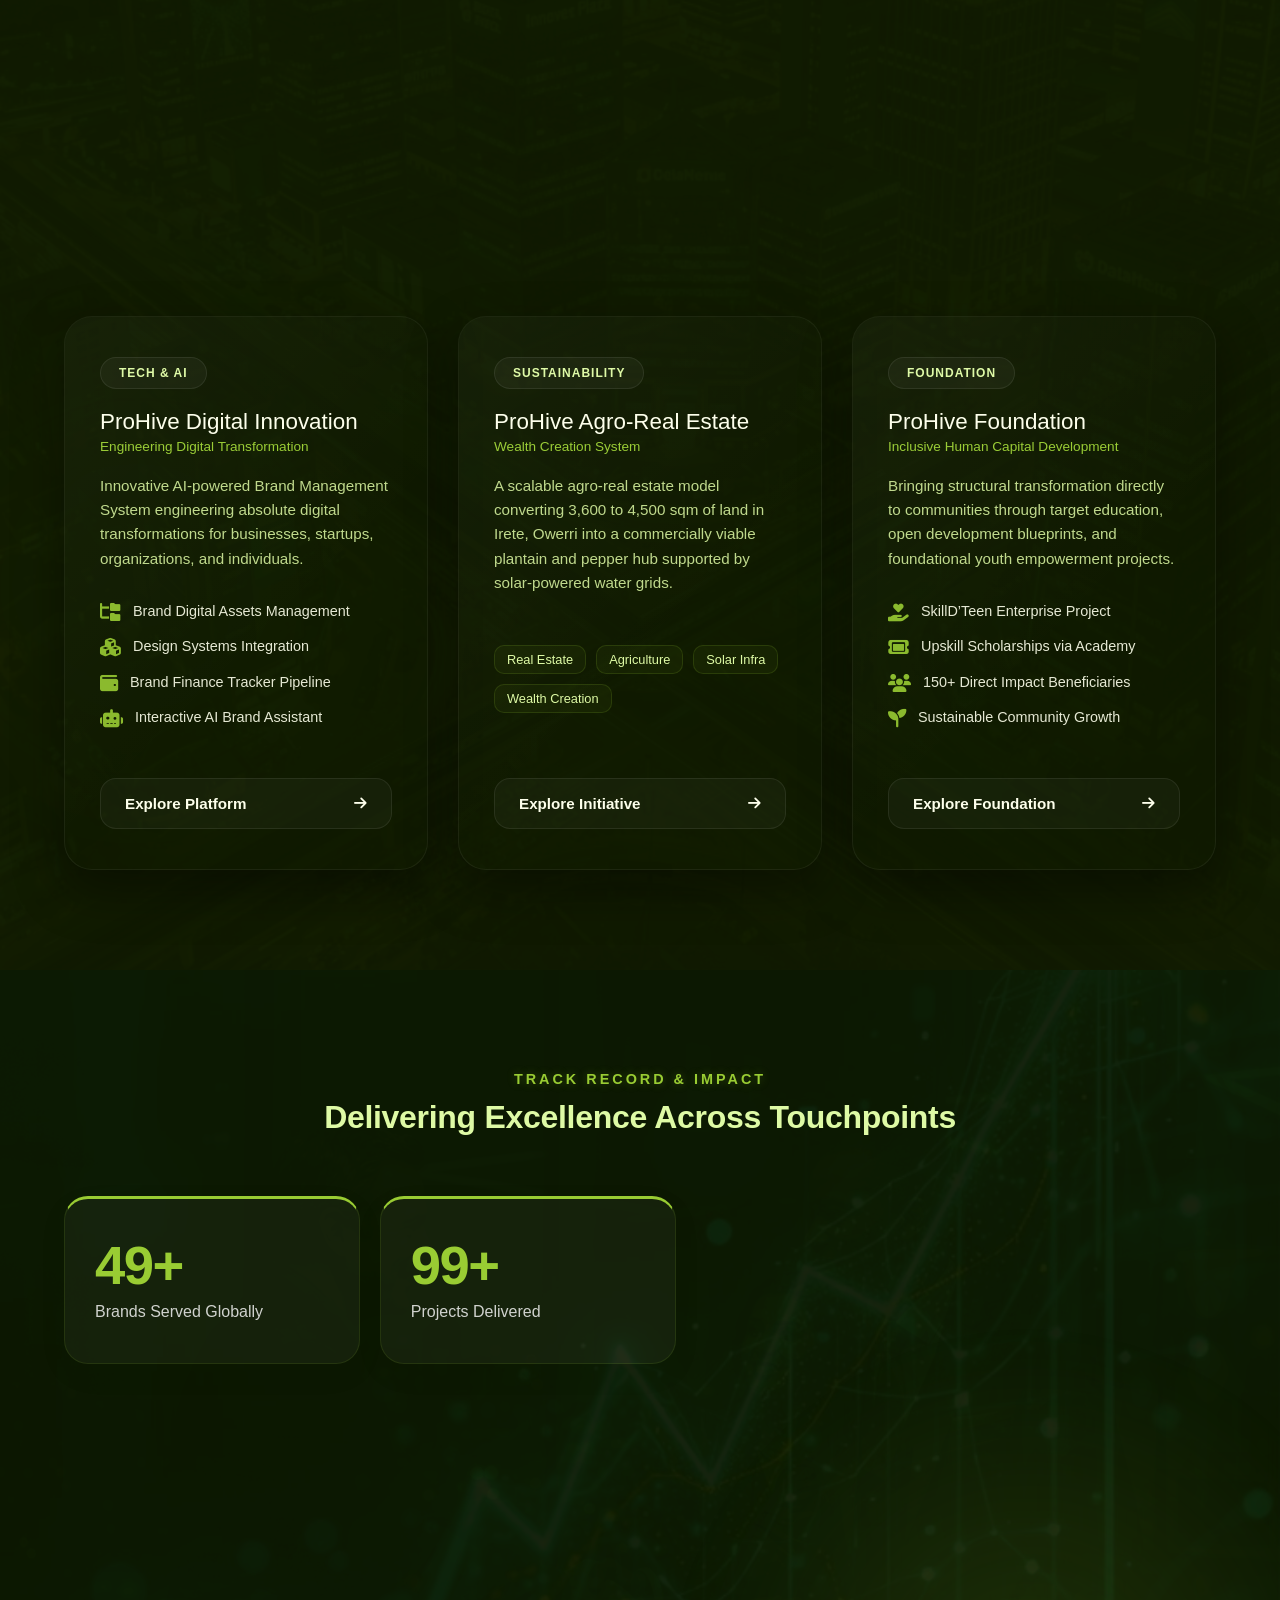
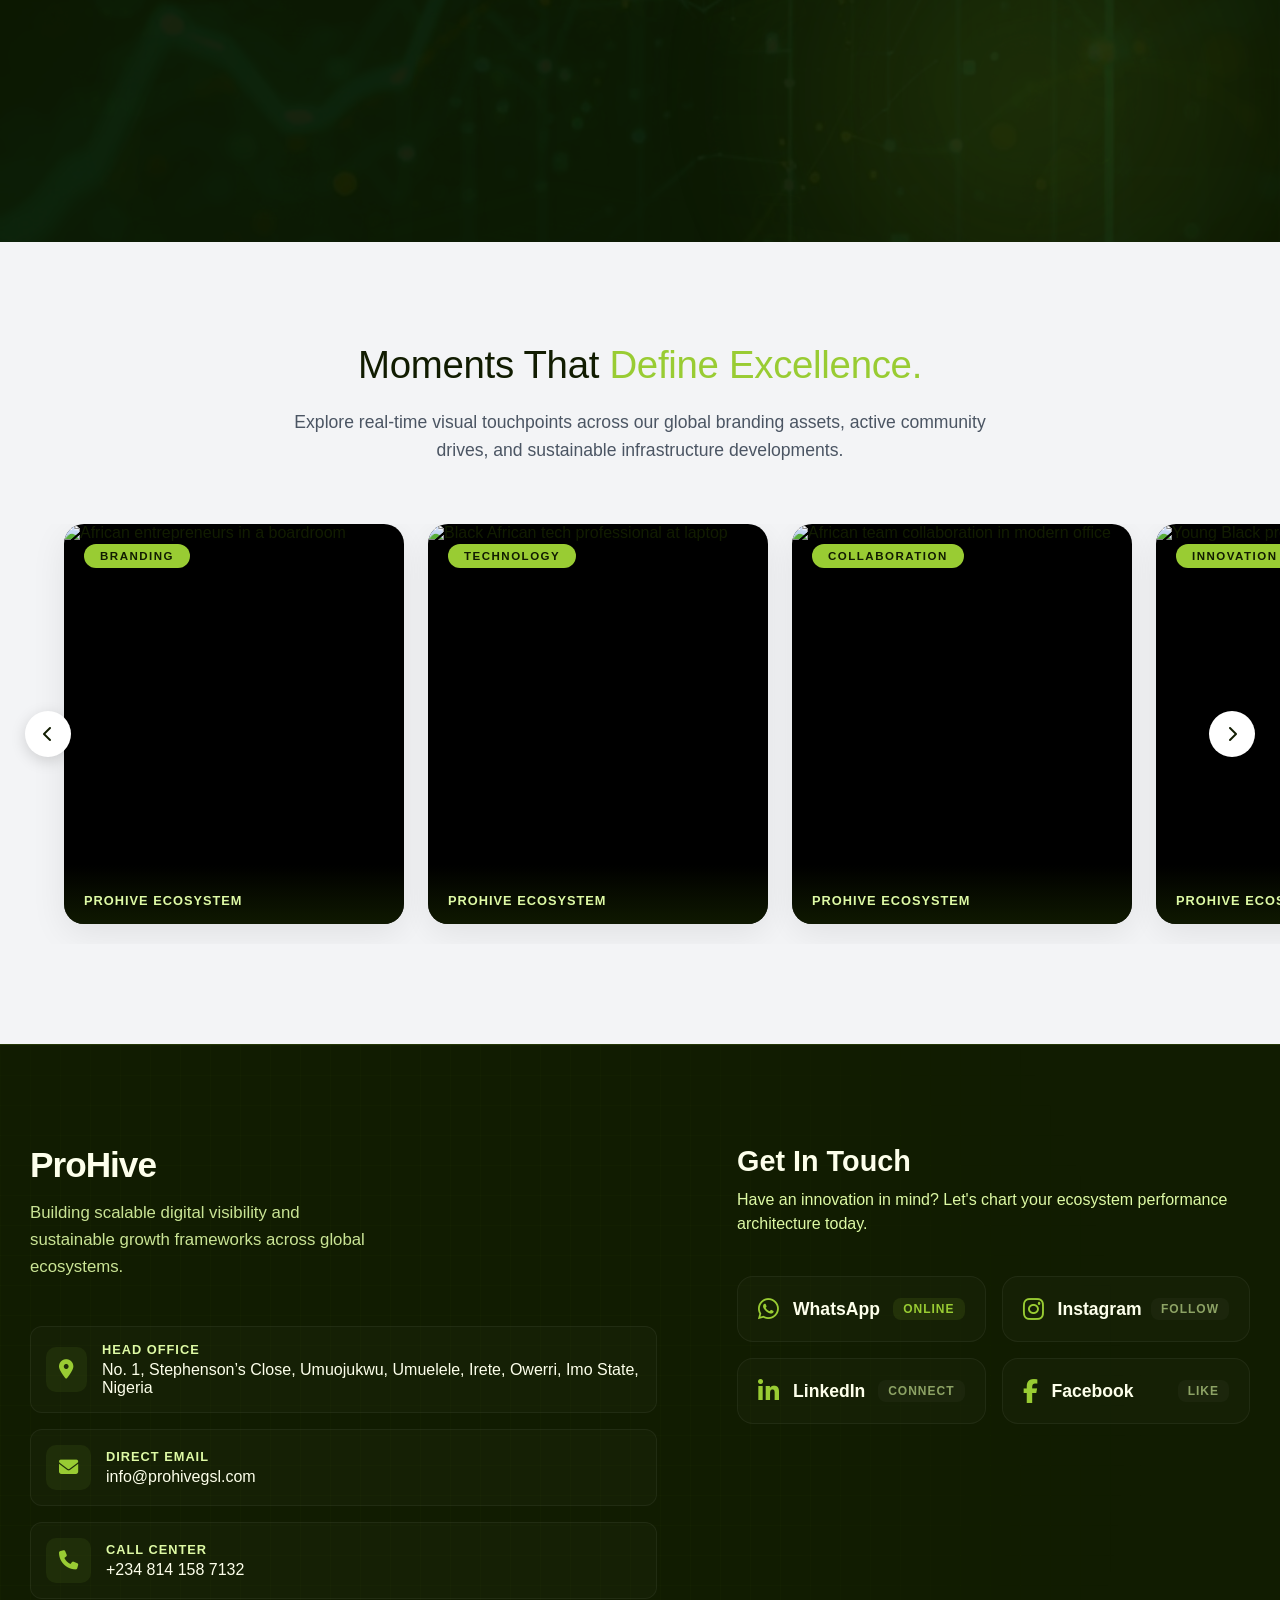
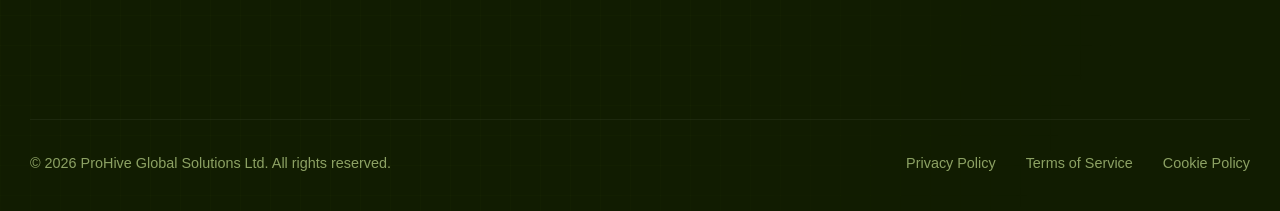
==== commit 01df68aa: "added the service page academy page" ====
--- a/index.html
+++ b/index.html
@@ -14,14 +14,14 @@
     
     <link href="https://api.fontshare.com/v2/css?f[]=general-sans@400,500,600,700&display=swap" rel="stylesheet">
    <link rel="stylesheet" href="https://cdnjs.cloudflare.com/ajax/libs/font-awesome/6.6.0/css/all.min.css">
-    <link rel="stylesheet" href="style.css?v=3.7">
+    <link rel="stylesheet" href="style.css?v=3.9">
 </head>
 <body>
 <!-- Hero Background Image — Human Connected -->
 
 <!-- Main Header Architecture Layer -->
 <header class="navbar-header">
-    <div class="logo"><img src="logos/ProHive Brand logo icon A.png" alt="ProHive" class="nav-logo-icon">ProHive</div>
+    <div class="logo"><img src="logos/ProHive Global Solutions Ltd Logo DP 3_png 2.png" alt="ProHive" class="nav-logo-icon"></div>
     <nav class="nav-menu">
         <ul>
             <li><a href="#home-section" class="nav-link">Home</a></li>
@@ -294,7 +294,7 @@
                     <li><i class="fa-solid fa-circle-check"></i> Manage and Optimize Digital, Media & Web Presence</li>
                     <li><i class="fa-solid fa-circle-check"></i> Position their Brands for growth</li>
                 </ul>
-                <a href="branditpro.html" class="eco-cta cta-attention">
+                <a href="branditpro.html" class="eco-cta cta-attention btn-bouncy">
                     <span>Explore BrandiTPro</span>
                     <i class="fa-solid fa-arrow-right-long"></i>
                 </a>
@@ -314,7 +314,7 @@
                     <li><i class="fa-solid fa-mobile-screen-button"></i> Smartphone Creative Design</li>
                     <li><i class="fa-solid fa-hourglass-half"></i> Advanced Creative Sub-Courses Coming Soon</li>
                 </ul>
-                <a href="#" class="eco-cta">
+                <a href="academy.html" class="eco-cta btn-shake">
                     <span>Explore Academy</span>
                     <i class="fa-solid fa-arrow-right"></i>
                 </a>
@@ -334,7 +334,7 @@
                     <li><i class="fa-solid fa-wallet"></i> Brand Finance Tracker Pipeline</li>
                     <li><i class="fa-solid fa-robot"></i> Interactive AI Brand Assistant</li>
                 </ul>
-                <a href="#" class="eco-cta">
+                <a href="#" class="eco-cta btn-bouncy">
                     <span>Explore Platform</span>
                     <i class="fa-solid fa-arrow-right"></i>
                 </a>
@@ -354,7 +354,7 @@
                     <span class="mini-tag">Solar Infra</span>
                     <span class="mini-tag">Wealth Creation</span>
                 </div>
-                <a href="#" class="eco-cta">
+                <a href="#" class="eco-cta btn-shake">
                     <span>Explore Initiative</span>
                     <i class="fa-solid fa-arrow-right"></i>
                 </a>
@@ -374,7 +374,7 @@
                     <li><i class="fa-solid fa-users"></i> 150+ Direct Impact Beneficiaries</li>
                     <li><i class="fa-solid fa-seedling"></i> Sustainable Community Growth</li>
                 </ul>
-                <a href="#" class="eco-cta">
+                <a href="#" class="eco-cta btn-bouncy">
                     <span>Explore Foundation</span>
                     <i class="fa-solid fa-arrow-right"></i>
                 </a>
@@ -457,7 +457,7 @@
                     <h3>Got an idea?<br><span class="accent-text-unique">We've got a Strategy.</span></h3>
                     <p>Partner with us to map out strategic Frameworks designed to sustain and bring your ideas to life.</p>
                     
-                    <a href="https://wa.me/2348141587132?text=Hello%20ProHive,%20I%20would%20like%20to%20book%20a%20free%20consultation%20for%20my%20business." target="_blank" rel="noopener" class="action-btn-unique scroll-reveal-engine">
+                    <a href="https://wa.me/2348141587132?text=Hello%20ProHive,%20I%20would%20like%20to%20book%20a%20free%20consultation%20for%20my%20business." target="_blank" rel="noopener" class="action-btn-unique scroll-reveal-engine btn-bouncy">
                         <span>Explore Partnership Opportunities</span>
                         <div class="btn-icon-unique">
                             <i class="fa-solid fa-arrow-right"></i>
--- a/style.css
+++ b/style.css
@@ -69,28 +69,28 @@
     background: transparent;
 }
 
-/* ── Scrolled state: white glass pill bar ── */
+/* ── Scrolled state: transparent glass pill bar ── */
 .navbar-scrolled {
     padding: 0.85rem 6%;
-    background: rgba(255, 255, 255, 0.85) !important;
-    backdrop-filter: blur(20px);
-    -webkit-backdrop-filter: blur(20px);
-    box-shadow: 0 2px 30px rgba(0, 0, 0, 0.08);
+    background: rgba(17, 28, 1, 0.55) !important;
+    backdrop-filter: blur(15px);
+    -webkit-backdrop-filter: blur(15px);
+    box-shadow: 0 10px 30px rgba(0, 0, 0, 0.2);
     border-bottom: 1px solid rgba(153, 204, 51, 0.15);
 }
 
-/* When scrolled, switch logo & links to dark green so they read on white */
+/* Scrolled links stay readable on transparent dark glass */
 .navbar-scrolled .logo {
-    color: var(--color-dark-green);
+    color: #FFFFFF !important;
 }
 
 .navbar-scrolled nav a {
-    color: var(--color-dark-green);
-    opacity: 0.85;
+    color: rgba(255, 255, 255, 0.9) !important;
+    opacity: 0.9;
 }
 
 .navbar-scrolled nav a:hover {
-    color: var(--color-green-leaf);
+    color: #99CC33 !important;
     opacity: 1;
 }
 
@@ -165,19 +165,30 @@
 }
 
 .logo {
-    font-size: 1.5rem;
+    font-size: 1.15rem;
+    font-weight: 700;
+    letter-spacing: -0.3px;
+    background: #FFFFFF !important; /* Sharp background */
+    border: 2px solid #99CC33 !important; /* Border */
+    padding: 6px 16px;
+    border-radius: 50px;
+    box-shadow: 0 4px 15px rgba(0, 0, 0, 0.12);
+    display: inline-flex;
+    align-items: center;
+    gap: 8px;
+    color: #111C01 !important; /* Dark green text color */
+    transition: all 0.3s ease;
+    height: 42px;
+}
+
+.logo .header-sub-brand {
+    color: #4a7c00;
     font-weight: 600;
-    letter-spacing: -0.5px;
-    color: #FFFFFF;
-    transition: color 0.35s ease;
-    display: flex;
-    align-items: center;
-    gap: 10px;
 }
 
 .nav-logo-icon {
-    height: 32px;
-    width: 32px;
+    height: 26px;
+    width: auto;
     object-fit: contain;
     display: block;
     flex-shrink: 0;
@@ -371,8 +382,8 @@
 }
 
 .hero-content h1 {
-    font-size: 3.5rem;
-    font-weight: 500;
+    font-size: 3rem;
+    font-weight: 600;
     line-height: 1.15;
     letter-spacing: -0.5px;
     color: var(--color-off-white);
@@ -462,14 +473,14 @@
 /* --- Responsive Media Viewport Breaks --- */
 @media (max-width: 1024px) {
     header { padding: 15px 25px; }
-    .hero-content h1 { font-size: 2.9rem; }
+    .hero-content h1 { font-size: 2.6rem; }
     .social-sidebar { right: 15px; }
 }
 
 @media (max-width: 768px) {
     header { flex-direction: column; gap: 15px; padding: 15px; position: absolute;}
     nav ul { gap: 15px; padding: 10px 15px; font-size: 0.8rem;}
-    .hero-content h1 { font-size: 2.2rem; }
+    .hero-content h1 { font-size: 2rem; }
     .hero-content p { font-size: 1.15rem; text-align: center; }
     .social-sidebar { flex-direction: row; position: static; transform: none; margin-top: 30px; justify-content: center; width: 100%; gap: 20px;}
     .hero { flex-direction: column; padding-bottom: 50px;}
@@ -560,7 +571,7 @@
 
 /* --- Section Header --- */
 .section-header { text-align: center; max-width: 750px; margin: 0 auto 60px; }
-.section-header h2 { font-size: 2.2rem; font-weight: 500; color: #DEFAA5; margin-bottom: 20px; }
+.section-header h2 { font-size: 2rem; font-weight: 600; color: #DEFAA5; margin-bottom: 20px; }
 .section-header p { font-size: 1.1rem; color: rgba(255,255,255,0.75); line-height: 1.7; }
 
 /* --- Safe Liquid Glass Grid System --- */
@@ -625,8 +636,8 @@
 }
 
 .icon-box {
-    width: 50px;
-    height: 50px;
+    width: 60px;
+    height: 60px;
     background: rgba(153, 204, 51, 0.08);
     border-radius: 14px;
     display: flex;
@@ -635,7 +646,7 @@
     margin-bottom: 25px;
     transition: all 0.3s ease;
 }
-.icon-box i { color: #99CC33; font-size: 1.4rem; }
+.icon-box i { color: #99CC33; font-size: 1.7rem; }
 
 .liquid-card:hover .icon-box { background: #99CC33; }
 .liquid-card:hover .icon-box i { color: #111C01; }
@@ -751,29 +762,7 @@
     .marquee-item { margin-right: 70px; }
 }
 
-/* =========================================================================
-   🌐 NAVBAR SCROLL STATE
-   ========================================================================= */
-.navbar-scrolled {
-    background: rgba(17, 28, 1, 0.45) !important; /* Dark green transparent glassmorphism */
-    backdrop-filter: blur(15px);
-    -webkit-backdrop-filter: blur(15px);
-    box-shadow: 0 10px 30px rgba(0, 0, 0, 0.15);
-    border-bottom: 1px solid rgba(153, 204, 51, 0.2);
-    padding: 1rem 6% !important; /* Animates spacing smoothly on scroll */
-}
-
-.navbar-scrolled .logo {
-    color: #FFFFFF !important;
-}
-
-.navbar-scrolled nav a {
-    color: rgba(255, 255, 255, 0.9) !important;
-}
-
-.navbar-scrolled nav a:hover {
-    color: var(--accent-primary) !important;
-}
+/* Redundant scroll style removed, unified at line 73 */
 
 
 
@@ -867,17 +856,17 @@
 }
 
 .vm-icon {
-    width: 45px;
-    height: 45px;
+    width: 55px;
+    height: 55px;
     background: rgba(153, 204, 51, 0.1);
-    border-radius: 12px;
+    border-radius: 14px;
     display: flex;
     align-items: center;
     justify-content: center;
     flex-shrink: 0;
 }
 
-.vm-icon i { color: #99CC33; font-size: 1.2rem; }
+.vm-icon i { color: #99CC33; font-size: 1.5rem; }
 .vm-card h4 { font-size: 1.15rem; color: #FDFFEB; margin-bottom: 8px; font-weight: 600; }
 .vm-card p { font-size: 0.95rem; color: #DEFAA5; line-height: 1.5; opacity: 0.8; }
 
@@ -983,7 +972,7 @@
 .pod-features li i {
     color: #99CC33;
     margin-top: 3px;
-    font-size: 0.95rem;
+    font-size: 1.15rem;
     flex-shrink: 0;
 }
 
@@ -1135,9 +1124,9 @@
 }
 
 .impact-header-unique h2 {
-    font-size: 2.2rem;
+    font-size: 2rem;
     color: #DEFAA5; /* Light text for dark background */
-    font-weight: 500;
+    font-weight: 600;
     letter-spacing: -0.3px;
 }
 
@@ -3317,3 +3306,1560 @@
     }
 }
 
+/* =========================================================================
+   💼 EXPERTISE SHOWCASE SECTION (MATCHING OIL & GAS CUSTOM SPEC)
+   ========================================================================= */
+.expertise-showcase {
+    background: #FFFFFF;
+    padding: 100px 0;
+    position: relative;
+    border-bottom: 1px solid rgba(153, 204, 51, 0.1);
+}
+
+.expertise-container {
+    max-width: 1200px;
+    margin: 0 auto;
+    padding: 0 5%;
+}
+
+.expertise-header {
+    text-align: center;
+    max-width: 750px;
+    margin: 0 auto 70px;
+}
+
+.expertise-header h2 {
+    font-size: 3rem;
+    color: #111C01;
+    font-weight: 600;
+    line-height: 1.15;
+    margin: 15px 0;
+    letter-spacing: -1px;
+}
+
+.expertise-header h2 em {
+    font-style: italic;
+    color: #4a7c00;
+    font-weight: 500;
+}
+
+.expertise-header p {
+    font-size: 1.1rem;
+    color: #4b5563;
+    line-height: 1.75;
+}
+
+/* Expertise Card Grid Layout */
+.expertise-card {
+    display: grid;
+    grid-template-columns: 1.05fr 0.95fr;
+    gap: 60px;
+    align-items: center;
+    margin-bottom: 90px;
+    background: rgba(74, 124, 0, 0.02);
+    border: 1px solid rgba(74, 124, 0, 0.06);
+    border-radius: 30px;
+    padding: 40px;
+    box-sizing: border-box;
+    transition: transform 0.4s ease, box-shadow 0.4s ease, border-color 0.4s ease;
+}
+
+.expertise-card:hover {
+    transform: translateY(-5px);
+    box-shadow: 0 20px 40px rgba(17, 28, 1, 0.05);
+    border-color: rgba(74, 124, 0, 0.15);
+}
+
+.expertise-card-reverse {
+    grid-template-columns: 0.95fr 1.05fr;
+}
+
+.expertise-card-reverse .expertise-card-image {
+    order: 2;
+}
+
+.expertise-card-reverse .expertise-card-content {
+    order: 1;
+}
+
+/* Card Image Box */
+.expertise-card-image {
+    position: relative;
+    border-radius: 24px;
+    overflow: hidden;
+    height: 380px;
+    width: 100%;
+    box-shadow: 0 12px 35px rgba(0, 0, 0, 0.1);
+}
+
+.expertise-card-image img {
+    width: 100%;
+    height: 100%;
+    object-fit: cover;
+    transition: transform 0.8s cubic-bezier(0.16, 1, 0.3, 1);
+}
+
+.expertise-card:hover .expertise-card-image img {
+    transform: scale(1.05);
+}
+
+/* Overlay Label */
+.expertise-card-label {
+    position: absolute;
+    bottom: 20px;
+    left: 20px;
+    right: 20px;
+    background: rgba(255, 255, 255, 0.95);
+    backdrop-filter: blur(10px);
+    border-radius: 18px;
+    padding: 20px 25px;
+    box-shadow: 0 10px 30px rgba(0, 0, 0, 0.08);
+    display: flex;
+    flex-direction: column;
+    pointer-events: none;
+    border: 1px solid rgba(255, 255, 255, 0.8);
+}
+
+.expertise-card-label .label-tag {
+    font-size: 0.72rem;
+    font-weight: 700;
+    text-transform: uppercase;
+    color: #4b5563;
+    letter-spacing: 1px;
+    margin-bottom: 4px;
+}
+
+.expertise-card-label .label-title {
+    font-size: 1.25rem;
+    font-weight: 600;
+    color: #111C01;
+}
+
+.expertise-card-label .label-icon {
+    position: absolute;
+    right: 20px;
+    bottom: 20px;
+    width: 44px;
+    height: 44px;
+    border-radius: 12px;
+    background: #4a7c00;
+    color: #FFFFFF;
+    display: flex;
+    align-items: center;
+    justify-content: center;
+    font-size: 1.15rem;
+    box-shadow: 0 4px 12px rgba(74, 124, 0, 0.3);
+}
+
+/* Content Pane styling */
+.expertise-card-content {
+    display: flex;
+    flex-direction: column;
+    justify-content: center;
+}
+
+.expertise-badge {
+    align-self: start;
+    font-size: 0.75rem;
+    font-weight: 700;
+    text-transform: uppercase;
+    letter-spacing: 1px;
+    color: #4a7c00;
+    background: rgba(74, 124, 0, 0.06);
+    padding: 6px 14px;
+    border-radius: 10px;
+    margin-bottom: 20px;
+}
+
+.expertise-card-content h3 {
+    font-size: 2rem;
+    color: #111C01;
+    font-weight: 600;
+    margin-bottom: 15px;
+    letter-spacing: -0.5px;
+}
+
+.expertise-card-content p {
+    font-size: 1.05rem;
+    color: #4b5563;
+    line-height: 1.65;
+    margin-bottom: 25px;
+}
+
+/* Sub service grid separator */
+.expertise-services-label {
+    font-size: 0.75rem;
+    font-weight: 700;
+    text-transform: uppercase;
+    color: #9ca3af;
+    letter-spacing: 1.5px;
+    margin-bottom: 15px;
+    display: flex;
+    align-items: center;
+    gap: 10px;
+}
+
+.expertise-services-label::after {
+    content: "";
+    flex: 1;
+    height: 1px;
+    background: rgba(0, 0, 0, 0.08);
+}
+
+/* Service Pills */
+.expertise-services-grid {
+    display: grid;
+    grid-template-columns: repeat(2, 1fr);
+    gap: 12px;
+    margin-bottom: 30px;
+}
+
+.expertise-pill {
+    background: #FFFFFF;
+    border: 1px solid rgba(74, 124, 0, 0.1);
+    color: #111C01;
+    font-size: 0.9rem;
+    font-weight: 500;
+    padding: 10px 15px;
+    border-radius: 14px;
+    display: flex;
+    align-items: center;
+    gap: 10px;
+    transition: border-color 0.3s ease, background 0.3s ease;
+}
+
+.expertise-pill i {
+    color: #4a7c00;
+    font-size: 0.95rem;
+}
+
+.expertise-card:hover .expertise-pill {
+    border-color: rgba(74, 124, 0, 0.2);
+}
+
+.expertise-card:hover .expertise-pill:hover {
+    background: rgba(74, 124, 0, 0.04);
+}
+
+/* Call to Action Button */
+.expertise-cta {
+    align-self: start;
+    display: inline-flex;
+    align-items: center;
+    gap: 10px;
+    background: #111C01;
+    color: #FFFFFF;
+    font-weight: 600;
+    font-size: 0.95rem;
+    padding: 12px 28px;
+    border-radius: 14px;
+    text-decoration: none;
+    transition: background 0.3s ease, transform 0.3s ease;
+    box-shadow: 0 4px 15px rgba(17, 28, 1, 0.15);
+}
+
+.expertise-cta i {
+    font-size: 0.9rem;
+    transition: transform 0.3s ease;
+}
+
+.expertise-cta:hover {
+    background: #4a7c00;
+    transform: translateY(-2px);
+}
+
+.expertise-cta:hover i {
+    transform: translateX(4px);
+}
+
+/* Animations registration */
+.expertise-header {
+    opacity: 0;
+    transform: translateY(35px);
+    transition: opacity 0.8s cubic-bezier(0.25, 1, 0.5, 1), transform 0.8s cubic-bezier(0.25, 1, 0.5, 1);
+}
+
+/* Premium staggered slide-in from opposite sides transitions */
+.expertise-card .expertise-card-image {
+    opacity: 0;
+    transform: translateX(-100px);
+    transition: opacity 1.2s cubic-bezier(0.16, 1, 0.3, 1), transform 1.2s cubic-bezier(0.16, 1, 0.3, 1);
+}
+
+.expertise-card .expertise-card-content {
+    opacity: 0;
+    transform: translateX(100px);
+    transition: opacity 1.2s cubic-bezier(0.16, 1, 0.3, 1), transform 1.2s cubic-bezier(0.16, 1, 0.3, 1);
+    transition-delay: 0.1s;
+}
+
+/* Reverse card animations: image from right, content from left */
+.expertise-card-reverse .expertise-card-image {
+    transform: translateX(100px);
+}
+
+.expertise-card-reverse .expertise-card-content {
+    transform: translateX(-100px);
+}
+
+/* Active states trigger movement to normal position */
+.expertise-card-image.reveal-active,
+.expertise-card-content.reveal-active {
+    opacity: 1 !important;
+    transform: translateX(0) translateY(0) !important;
+}
+
+
+/* Responsive break points for expertise */
+@media (max-width: 991px) {
+    .expertise-card {
+        grid-template-columns: 1fr;
+        gap: 30px;
+        padding: 30px;
+    }
+    .expertise-card-reverse .expertise-card-image {
+        order: 0;
+    }
+    .expertise-card-reverse .expertise-card-content {
+        order: 0;
+    }
+    .expertise-card .expertise-card-image,
+    .expertise-card-reverse .expertise-card-image,
+    .expertise-card .expertise-card-content,
+    .expertise-card-reverse .expertise-card-content {
+        transform: translateY(30px) !important;
+    }
+    .expertise-card-image {
+        height: 300px;
+    }
+    .expertise-header h2 {
+        font-size: 2.5rem;
+    }
+}
+
+@media (max-width: 768px) {
+    .expertise-services-grid {
+        grid-template-columns: 1fr;
+    }
+    .expertise-card-image {
+        height: 250px;
+    }
+    .expertise-card-label .label-title {
+        font-size: 1.1rem;
+    }
+}
+
+/* =========================================================================
+   🎓 PROHIVE ACADEMY STYLES
+   ========================================================================= */
+.academy-page {
+    background-color: #111C01;
+    color: #FDFFEB;
+}
+
+/* Academy Hero */
+.academy-hero {
+    position: relative;
+    padding: 180px 0 140px;
+    min-height: 80vh;
+    display: flex;
+    align-items: center;
+    justify-content: center;
+    text-align: center;
+    overflow: hidden;
+}
+
+.academy-hero-content {
+    position: relative;
+    z-index: 5;
+    max-width: 850px;
+    padding: 0 20px;
+    margin: 0 auto;
+}
+
+.academy-hero .hero-headline {
+    font-size: 3.6rem;
+    color: #FFFFFF;
+    font-weight: 600;
+    line-height: 1.15;
+    margin-bottom: 25px;
+    letter-spacing: -1.5px;
+}
+
+.academy-hero .hero-headline em {
+    font-style: italic;
+    color: #99CC33;
+    font-weight: 500;
+}
+
+/* Academy Stats Section */
+.academy-stats-section {
+    background: #FDFFEB;
+    border-top: 1px solid rgba(74, 124, 0, 0.08);
+    border-bottom: 1px solid rgba(74, 124, 0, 0.08);
+    padding: 40px 0;
+}
+
+.stats-container {
+    max-width: 1100px;
+    margin: 0 auto;
+    display: grid;
+    grid-template-columns: repeat(4, 1fr);
+    gap: 30px;
+    padding: 0 20px;
+}
+
+.stat-box {
+    text-align: center;
+}
+
+.stat-number {
+    display: block;
+    font-size: 2.8rem;
+    font-weight: 700;
+    color: #4a7c00;
+    margin-bottom: 6px;
+    font-family: 'General Sans', sans-serif;
+}
+
+.stat-label {
+    font-size: 0.9rem;
+    color: #4B5563;
+    font-weight: 500;
+    text-transform: uppercase;
+    letter-spacing: 1px;
+}
+
+/* Philosophy Section */
+.academy-philosophy {
+    padding: 100px 0;
+    background: #FFFFFF;
+}
+
+.academy-container {
+    max-width: 1200px;
+    margin: 0 auto;
+    padding: 0 5%;
+}
+
+.philosophy-wrapper {
+    display: grid;
+    grid-template-columns: 1fr 1fr;
+    gap: 80px;
+    align-items: center;
+}
+
+.philosophy-content h2 {
+    font-size: 2.8rem;
+    color: #111C01;
+    font-weight: 600;
+    line-height: 1.2;
+    margin: 15px 0 25px;
+    letter-spacing: -1px;
+}
+
+.philosophy-content h2 em {
+    font-style: italic;
+    color: #4a7c00;
+    font-weight: 500;
+}
+
+.philosophy-content p {
+    font-size: 1.1rem;
+    color: #4B5563;
+    line-height: 1.7;
+    margin-bottom: 35px;
+}
+
+.philosophy-bullets {
+    display: flex;
+    flex-direction: column;
+    gap: 25px;
+}
+
+.bullet-item {
+    display: flex;
+    gap: 20px;
+}
+
+.bullet-icon {
+    font-size: 1.4rem;
+    color: #4a7c00;
+    margin-top: 2px;
+}
+
+.bullet-item h4 {
+    font-size: 1.15rem;
+    color: #111C01;
+    font-weight: 600;
+    margin-bottom: 6px;
+}
+
+.bullet-item p {
+    font-size: 0.95rem;
+    color: #4B5563;
+    line-height: 1.5;
+    margin-bottom: 0;
+}
+
+/* Philosophy Image Box */
+.philosophy-image-box {
+    position: relative;
+    border-radius: 28px;
+    overflow: hidden;
+    height: 480px;
+    box-shadow: 0 20px 40px rgba(0, 0, 0, 0.3);
+}
+
+.philosophy-img {
+    width: 100%;
+    height: 100%;
+    object-fit: cover;
+}
+
+.philosophy-img-overlay {
+    position: absolute;
+    bottom: 0;
+    left: 0;
+    right: 0;
+    background: linear-gradient(to top, rgba(17, 28, 1, 0.95), transparent);
+    padding: 40px 30px;
+}
+
+.overlay-quote {
+    font-size: 1.2rem;
+    font-style: italic;
+    color: #DEFAA5;
+    font-weight: 500;
+}
+
+/* Academy Courses Section */
+.academy-courses {
+    padding: 100px 0;
+    background: rgba(153, 204, 51, 0.02);
+    border-top: 1px solid rgba(153, 204, 51, 0.05);
+}
+
+.courses-grid {
+    display: grid;
+    grid-template-columns: repeat(3, 1fr);
+    gap: 30px;
+}
+
+.course-card {
+    background: rgba(255, 255, 255, 0.03);
+    border: 1px solid rgba(153, 204, 51, 0.1);
+    border-radius: 24px;
+    padding: 40px 30px;
+    transition: all 0.3s ease;
+    display: flex;
+    flex-direction: column;
+    position: relative;
+}
+
+.course-card:hover {
+    transform: translateY(-5px);
+    background: rgba(255, 255, 255, 0.05);
+    border-color: rgba(153, 204, 51, 0.3);
+    box-shadow: 0 15px 30px rgba(0,0,0,0.2);
+}
+
+.course-icon {
+    width: 55px;
+    height: 55px;
+    border-radius: 14px;
+    background: rgba(153, 204, 51, 0.1);
+    color: #99CC33;
+    display: flex;
+    align-items: center;
+    justify-content: center;
+    font-size: 1.5rem;
+    margin-bottom: 25px;
+}
+
+.course-card h3 {
+    font-size: 1.35rem;
+    color: #FFFFFF;
+    font-weight: 600;
+    margin-bottom: 12px;
+}
+
+.course-card p {
+    font-size: 0.95rem;
+    color: rgba(253, 255, 235, 0.75);
+    line-height: 1.6;
+    margin-bottom: 25px;
+    flex: 1;
+}
+
+.course-card .course-features {
+    list-style: none;
+    padding: 0;
+    margin: 0;
+    display: flex;
+    flex-direction: column;
+    gap: 10px;
+}
+
+.course-card .course-features li {
+    font-size: 0.85rem;
+    color: #DEFAA5;
+    display: flex;
+    align-items: center;
+    gap: 10px;
+}
+
+.course-card .course-features li i {
+    font-size: 0.75rem;
+    color: #99CC33;
+}
+
+.course-card-soon {
+    border-style: dashed;
+    background: transparent;
+}
+
+.soon-badge {
+    position: absolute;
+    top: 20px;
+    right: 20px;
+    background: rgba(153, 204, 51, 0.1);
+    color: #99CC33;
+    border: 1px solid rgba(153, 204, 51, 0.2);
+    font-size: 0.7rem;
+    font-weight: 600;
+    text-transform: uppercase;
+    letter-spacing: 1px;
+    padding: 4px 10px;
+    border-radius: 6px;
+}
+
+/* Academy CTA Section */
+.academy-cta-section {
+    padding: 100px 0;
+    background: #FFFFFF;
+}
+
+.academy-cta-box {
+    background: linear-gradient(135deg, rgba(74, 124, 0, 0.05), rgba(253, 255, 235, 0.5));
+    border: 1px solid rgba(74, 124, 0, 0.15);
+    border-radius: 35px;
+    padding: 80px 40px;
+    text-align: center;
+    max-width: 1000px;
+    margin: 0 auto;
+    box-sizing: border-box;
+}
+
+.academy-cta-box h2 {
+    font-size: 3rem;
+    color: #111C01;
+    font-weight: 600;
+    line-height: 1.2;
+    margin: 15px 0 20px;
+}
+
+.academy-cta-box h2 em {
+    font-style: italic;
+    color: #4a7c00;
+    font-weight: 500;
+}
+
+.academy-cta-box p {
+    font-size: 1.15rem;
+    color: #4B5563;
+    max-width: 600px;
+    margin: 0 auto 35px;
+    line-height: 1.6;
+}
+
+/* Animations for Academy elements */
+.course-card, .stat-box, .philosophy-content, .philosophy-image-box, .academy-cta-box {
+    opacity: 0;
+    transform: translateY(35px);
+    transition: opacity 0.8s cubic-bezier(0.25, 1, 0.5, 1), transform 0.8s cubic-bezier(0.25, 1, 0.5, 1);
+}
+
+.course-card:nth-child(1) { transition-delay: 0.05s; }
+.course-card:nth-child(2) { transition-delay: 0.15s; }
+.course-card:nth-child(3) { transition-delay: 0.25s; }
+.course-card:nth-child(4) { transition-delay: 0.35s; }
+
+.stat-box:nth-child(1) { transition-delay: 0.05s; }
+.stat-box:nth-child(2) { transition-delay: 0.15s; }
+.stat-box:nth-child(3) { transition-delay: 0.25s; }
+.stat-box:nth-child(4) { transition-delay: 0.35s; }
+
+/* Academy Media Breakpoints */
+@media (max-width: 991px) {
+    .philosophy-wrapper {
+        grid-template-columns: 1fr;
+        gap: 50px;
+    }
+    .philosophy-image-box {
+        height: 350px;
+        order: -1;
+    }
+    .courses-grid {
+        grid-template-columns: repeat(2, 1fr);
+    }
+    .stats-container {
+        grid-template-columns: repeat(2, 1fr);
+        gap: 40px;
+    }
+    .academy-hero .hero-headline {
+        font-size: 2.8rem;
+    }
+    .philosophy-content h2 {
+        font-size: 2.3rem;
+    }
+}
+
+@media (max-width: 768px) {
+    .courses-grid {
+        grid-template-columns: 1fr;
+    }
+    .stats-container {
+        grid-template-columns: 1fr;
+        gap: 30px;
+    }
+    .academy-hero .hero-headline {
+        font-size: 2.2rem;
+    }
+    .academy-cta-box h2 {
+        font-size: 2.2rem;
+    }
+    .academy-cta-box {
+        padding: 50px 20px;
+    }
+}
+
+/* =========================================================================
+   💫 BUTTON BOUNCE & SHAKE ANIMATIONS — Premium Micro-Interactions
+   ========================================================================= */
+
+/* === BOUNCY / WATER-BALL ANIMATION === */
+@keyframes bouncy-float {
+    0%   { transform: translateY(0px) scale(1); }
+    25%  { transform: translateY(-10px) scale(1.03); }
+    50%  { transform: translateY(-4px) scale(1.01); }
+    65%  { transform: translateY(-12px) scale(1.04); }
+    80%  { transform: translateY(-2px) scale(1.01); }
+    100% { transform: translateY(0px) scale(1); }
+}
+
+/* === SHAKE / VIBRATE ANIMATION === */
+@keyframes shake-wiggle {
+    0%, 100% { transform: rotate(0deg) translateX(0); }
+    10%       { transform: rotate(-4deg) translateX(-3px); }
+    20%       { transform: rotate(4deg) translateX(3px); }
+    30%       { transform: rotate(-3deg) translateX(-2px); }
+    40%       { transform: rotate(3deg) translateX(2px); }
+    50%       { transform: rotate(-2deg) translateX(-1px); }
+    60%       { transform: rotate(2deg) translateX(1px); }
+    70%       { transform: rotate(-1deg) translateX(0); }
+    80%       { transform: rotate(0deg) translateX(0); }
+}
+
+/* Apply bouncy animation to primary CTA buttons by default */
+.btn-primary,
+.btn-bouncy {
+    animation: bouncy-float 2.8s ease-in-out infinite !important;
+}
+
+.btn-primary:hover,
+.btn-bouncy:hover {
+    animation-play-state: paused !important;
+}
+
+/* Shake animation — applied to secondary/outline buttons by default */
+.btn-secondary-direct,
+.btn-solid-header,
+.btn-shake {
+    animation: shake-wiggle 3.5s ease-in-out infinite !important;
+    animation-delay: 1.2s !important;
+}
+
+.btn-secondary-direct:hover,
+.btn-solid-header:hover,
+.btn-shake:hover {
+    animation-play-state: paused !important;
+}
+
+/* =========================================================================
+   🏷️ LOGO BACKGROUND FIX — Sharp pill badge for sub-page headers
+   ========================================================================= */
+
+/* brandit-header & academy-header logo inherits global styles */
+.brandit-header .logo .header-sub-brand {
+    color: #4a7c00;
+    font-weight: 600;
+}
+
+/* =========================================================================
+   📌 BRANDIT-HEADER (Sub-page header) — Always visible, never hidden
+   ========================================================================= */
+.brandit-header {
+    display: flex;
+    justify-content: space-between;
+    align-items: center;
+    padding: 1rem 6%;
+    width: 100%;
+    position: fixed;
+    top: 0;
+    left: 0;
+    z-index: 1000;
+    background: rgba(17, 28, 1, 0.75);
+    backdrop-filter: blur(20px);
+    -webkit-backdrop-filter: blur(20px);
+    border-bottom: 1px solid rgba(153, 204, 51, 0.15);
+    box-shadow: 0 2px 20px rgba(0, 0, 0, 0.25);
+    transition: transform 0.4s cubic-bezier(0.25, 1, 0.5, 1), background 0.3s ease, box-shadow 0.3s ease;
+}
+
+.brandit-header.navbar-hidden {
+    transform: translateY(-110%) !important;
+}
+
+/* Scrolled state for brandit-header — transparent green glass */
+.brandit-header.scrolled {
+    background: rgba(17, 28, 1, 0.55) !important;
+    backdrop-filter: blur(15px);
+    -webkit-backdrop-filter: blur(15px);
+    box-shadow: 0 10px 30px rgba(0, 0, 0, 0.2);
+    border-bottom: 1px solid rgba(153, 204, 51, 0.15);
+}
+
+
+/* Nav links styling for subpage headers */
+.brandit-header nav a {
+    transition: color 0.3s ease;
+}
+
+.brandit-header nav a:hover {
+    color: #99CC33 !important;
+}
+
+/* Nav links on scrolled transparent header */
+.brandit-header.scrolled nav a {
+    color: rgba(255, 255, 255, 0.9) !important;
+}
+
+.brandit-header.scrolled nav a:hover {
+    color: #99CC33 !important;
+}
+
+/* Mobile responsive */
+@media (max-width: 768px) {
+    .brandit-header {
+        padding: 0.85rem 5%;
+        flex-direction: row !important;
+        justify-content: space-between !important;
+        align-items: center !important;
+    }
+    .brandit-header nav {
+        display: none !important;
+    }
+    .brandit-header .logo {
+        padding: 6px 12px;
+        font-size: 0.95rem;
+        height: 38px;
+    }
+    .brandit-header .logo img.nav-logo-icon {
+        height: 22px;
+    }
+    .brandit-header .btn-solid-header {
+        padding: 6px 12px;
+        font-size: 0.8rem;
+    }
+}
+
+@media (max-width: 480px) {
+    .brandit-header {
+        padding: 0.65rem 4%;
+    }
+    .brandit-header .logo {
+        padding: 4px 10px;
+        font-size: 0.85rem;
+        height: 34px;
+        gap: 4px;
+    }
+    .brandit-header .logo img.nav-logo-icon {
+        height: 18px;
+    }
+    .brandit-header .btn-solid-header {
+        padding: 5px 10px;
+        font-size: 0.75rem;
+    }
+}
+
+/* =========================================================================
+   🏫 ACADEMY MISSION SECTION — Redesigned Structure
+   ========================================================================= */
+.academy-mission {
+    padding: 110px 0;
+    background: linear-gradient(135deg, #111C01 0%, #1a2d02 50%, #111C01 100%);
+    position: relative;
+    overflow: hidden;
+}
+
+.academy-mission::before {
+    content: '';
+    position: absolute;
+    top: -100px;
+    right: -100px;
+    width: 400px;
+    height: 400px;
+    background: radial-gradient(circle, rgba(153, 204, 51, 0.08) 0%, transparent 70%);
+    pointer-events: none;
+}
+
+.academy-mission::after {
+    content: '';
+    position: absolute;
+    bottom: -80px;
+    left: -80px;
+    width: 350px;
+    height: 350px;
+    background: radial-gradient(circle, rgba(153, 204, 51, 0.05) 0%, transparent 70%);
+    pointer-events: none;
+}
+
+.mission-container {
+    max-width: 1280px;
+    margin: 0 auto;
+    padding: 0 6%;
+    position: relative;
+    z-index: 2;
+}
+
+.mission-top-label {
+    display: inline-flex;
+    align-items: center;
+    gap: 10px;
+    background: rgba(153, 204, 51, 0.08);
+    border: 1px solid rgba(153, 204, 51, 0.2);
+    border-radius: 50px;
+    padding: 8px 20px;
+    margin-bottom: 30px;
+    color: #99CC33;
+    font-size: 0.85rem;
+    font-weight: 600;
+    letter-spacing: 1px;
+    text-transform: uppercase;
+}
+
+.mission-top-label i {
+    font-size: 0.9rem;
+}
+
+.mission-headline {
+    font-size: 3.2rem;
+    font-weight: 700;
+    color: #FDFFEB;
+    line-height: 1.15;
+    margin-bottom: 20px;
+    max-width: 700px;
+}
+
+.mission-headline em {
+    font-style: italic;
+    color: #99CC33;
+    font-weight: 500;
+}
+
+.mission-subtext {
+    font-size: 1.15rem;
+    color: rgba(253, 255, 235, 0.65);
+    max-width: 640px;
+    line-height: 1.7;
+    margin-bottom: 60px;
+}
+
+/* Three pillar cards */
+.mission-pillars {
+    display: grid;
+    grid-template-columns: repeat(3, 1fr);
+    gap: 24px;
+    margin-bottom: 70px;
+}
+
+.mission-pillar {
+    background: rgba(255, 255, 255, 0.03);
+    border: 1px solid rgba(153, 204, 51, 0.1);
+    border-radius: 24px;
+    padding: 40px 30px;
+    position: relative;
+    overflow: hidden;
+    transition: border-color 0.3s ease, background 0.3s ease, transform 0.3s ease;
+    opacity: 0;
+    transform: translateY(30px);
+}
+
+.mission-pillar.reveal-active {
+    opacity: 1;
+    transform: translateY(0);
+}
+
+.mission-pillar:hover {
+    border-color: rgba(153, 204, 51, 0.3);
+    background: rgba(153, 204, 51, 0.04);
+    transform: translateY(-6px);
+}
+
+.mission-pillar-number {
+    font-size: 5rem;
+    font-weight: 700;
+    color: rgba(153, 204, 51, 0.06);
+    position: absolute;
+    top: 10px;
+    right: 20px;
+    line-height: 1;
+    letter-spacing: -3px;
+}
+
+.mission-pillar-icon {
+    width: 52px;
+    height: 52px;
+    border-radius: 14px;
+    background: rgba(153, 204, 51, 0.1);
+    border: 1px solid rgba(153, 204, 51, 0.2);
+    display: flex;
+    align-items: center;
+    justify-content: center;
+    margin-bottom: 24px;
+    font-size: 1.3rem;
+    color: #99CC33;
+    transition: background 0.3s ease;
+}
+
+.mission-pillar:hover .mission-pillar-icon {
+    background: rgba(153, 204, 51, 0.18);
+}
+
+.mission-pillar h3 {
+    font-size: 1.2rem;
+    font-weight: 600;
+    color: #FDFFEB;
+    margin-bottom: 12px;
+    letter-spacing: -0.2px;
+}
+
+.mission-pillar p {
+    font-size: 0.93rem;
+    color: rgba(253, 255, 235, 0.6);
+    line-height: 1.7;
+}
+
+/* Mission Bottom Row — Quote + CTA */
+.mission-bottom-row {
+    display: grid;
+    grid-template-columns: 1fr 1fr;
+    gap: 40px;
+    align-items: center;
+    padding-top: 50px;
+    border-top: 1px solid rgba(153, 204, 51, 0.1);
+    opacity: 0;
+    transform: translateY(20px);
+    transition: opacity 0.7s ease 0.3s, transform 0.7s ease 0.3s;
+}
+
+.mission-bottom-row.reveal-active {
+    opacity: 1;
+    transform: translateY(0);
+}
+
+.mission-quote-block {
+    border-left: 3px solid #99CC33;
+    padding-left: 25px;
+}
+
+.mission-quote-block blockquote {
+    font-size: 1.35rem;
+    font-weight: 600;
+    font-style: italic;
+    color: #FDFFEB;
+    line-height: 1.5;
+    margin-bottom: 12px;
+}
+
+.mission-quote-block cite {
+    font-size: 0.88rem;
+    color: rgba(153, 204, 51, 0.7);
+    font-style: normal;
+    font-weight: 500;
+}
+
+.mission-cta-block {
+    text-align: right;
+}
+
+.mission-cta-block p {
+    font-size: 1rem;
+    color: rgba(253, 255, 235, 0.65);
+    margin-bottom: 20px;
+    line-height: 1.6;
+}
+
+/* =========================================================================
+   📚 ACADEMY CATALOG — Redesigned Section
+   ========================================================================= */
+.academy-catalog {
+    padding: 110px 0;
+    background: #FFFFFF;
+    position: relative;
+}
+
+.catalog-container {
+    max-width: 1280px;
+    margin: 0 auto;
+    padding: 0 6%;
+}
+
+.catalog-header {
+    text-align: center;
+    margin-bottom: 70px;
+    opacity: 0;
+    transform: translateY(25px);
+    transition: opacity 0.7s ease, transform 0.7s ease;
+}
+
+.catalog-header.reveal-active {
+    opacity: 1;
+    transform: translateY(0);
+}
+
+.catalog-header .pre-tag {
+    display: inline-block;
+    background: rgba(74, 124, 0, 0.07);
+    border: 1px solid rgba(74, 124, 0, 0.18);
+    color: #4a7c00;
+    font-size: 0.82rem;
+    font-weight: 600;
+    letter-spacing: 1.5px;
+    text-transform: uppercase;
+    padding: 7px 18px;
+    border-radius: 50px;
+    margin-bottom: 20px;
+}
+
+.catalog-header h2 {
+    font-size: 3rem;
+    font-weight: 700;
+    color: #111C01;
+    line-height: 1.15;
+    margin-bottom: 18px;
+}
+
+.catalog-header h2 em {
+    font-style: italic;
+    color: #4a7c00;
+    font-weight: 500;
+}
+
+.catalog-header p {
+    font-size: 1.1rem;
+    color: #4B5563;
+    max-width: 600px;
+    margin: 0 auto;
+    line-height: 1.7;
+}
+
+/* Catalog grid — 2 rows of 2 cards + 1 full-width coming soon */
+.catalog-grid {
+    display: grid;
+    grid-template-columns: repeat(2, 1fr);
+    gap: 28px;
+    margin-bottom: 28px;
+}
+
+.catalog-card {
+    background: #F9FAF5;
+    border: 1px solid rgba(17, 28, 1, 0.08);
+    border-radius: 28px;
+    padding: 44px 38px;
+    position: relative;
+    overflow: hidden;
+    transition: border-color 0.35s ease, box-shadow 0.35s ease, transform 0.35s cubic-bezier(0.16, 1, 0.3, 1);
+    cursor: default;
+    opacity: 0;
+    transform: translateY(30px);
+}
+
+.catalog-card.reveal-active {
+    opacity: 1;
+    transform: translateY(0);
+}
+
+.catalog-card:nth-child(1) { transition-delay: 0.05s; }
+.catalog-card:nth-child(2) { transition-delay: 0.15s; }
+.catalog-card:nth-child(3) { transition-delay: 0.25s; }
+.catalog-card:nth-child(4) { transition-delay: 0.35s; }
+
+.catalog-card:hover {
+    border-color: rgba(74, 124, 0, 0.3);
+    box-shadow: 0 20px 50px rgba(17, 28, 1, 0.08);
+    transform: translateY(-6px);
+}
+
+.catalog-card-accent {
+    position: absolute;
+    top: 0;
+    left: 0;
+    right: 0;
+    height: 3px;
+    background: linear-gradient(90deg, #4a7c00, #99CC33);
+    transform: scaleX(0);
+    transform-origin: left;
+    transition: transform 0.4s ease;
+    border-radius: 28px 28px 0 0;
+}
+
+.catalog-card:hover .catalog-card-accent {
+    transform: scaleX(1);
+}
+
+.catalog-card-num {
+    font-size: 4.5rem;
+    font-weight: 700;
+    color: rgba(74, 124, 0, 0.05);
+    position: absolute;
+    top: 20px;
+    right: 25px;
+    line-height: 1;
+    letter-spacing: -3px;
+}
+
+.catalog-icon {
+    width: 58px;
+    height: 58px;
+    border-radius: 16px;
+    background: linear-gradient(135deg, rgba(74, 124, 0, 0.1), rgba(153, 204, 51, 0.15));
+    border: 1px solid rgba(74, 124, 0, 0.15);
+    display: flex;
+    align-items: center;
+    justify-content: center;
+    margin-bottom: 26px;
+    font-size: 1.5rem;
+    color: #4a7c00;
+    transition: background 0.3s ease, transform 0.3s ease;
+}
+
+.catalog-card:hover .catalog-icon {
+    background: linear-gradient(135deg, rgba(74, 124, 0, 0.18), rgba(153, 204, 51, 0.25));
+    transform: scale(1.08);
+}
+
+.catalog-card h3 {
+    font-size: 1.35rem;
+    font-weight: 700;
+    color: #111C01;
+    margin-bottom: 12px;
+    letter-spacing: -0.3px;
+}
+
+.catalog-card > p {
+    font-size: 0.97rem;
+    color: #4B5563;
+    line-height: 1.7;
+    margin-bottom: 24px;
+}
+
+.catalog-skills {
+    display: flex;
+    flex-wrap: wrap;
+    gap: 8px;
+}
+
+.catalog-skill-pill {
+    background: rgba(74, 124, 0, 0.07);
+    border: 1px solid rgba(74, 124, 0, 0.15);
+    color: #4a7c00;
+    font-size: 0.78rem;
+    font-weight: 600;
+    padding: 5px 13px;
+    border-radius: 50px;
+    white-space: nowrap;
+    transition: background 0.2s ease, border-color 0.2s ease;
+}
+
+.catalog-card:hover .catalog-skill-pill {
+    background: rgba(74, 124, 0, 0.12);
+    border-color: rgba(74, 124, 0, 0.25);
+}
+
+/* Coming Soon card — full width */
+.catalog-card-coming {
+    background: linear-gradient(135deg, #111C01, #1a2d02);
+    border: 1.5px dashed rgba(153, 204, 51, 0.25);
+    border-radius: 28px;
+    padding: 50px 40px;
+    display: flex;
+    align-items: center;
+    justify-content: space-between;
+    gap: 30px;
+    opacity: 0;
+    transform: translateY(25px);
+    transition: opacity 0.7s ease 0.4s, transform 0.7s ease 0.4s;
+}
+
+.catalog-card-coming.reveal-active {
+    opacity: 1;
+    transform: translateY(0);
+}
+
+.coming-left {
+    display: flex;
+    align-items: center;
+    gap: 24px;
+}
+
+.coming-icon {
+    width: 62px;
+    height: 62px;
+    flex-shrink: 0;
+    border-radius: 16px;
+    background: rgba(153, 204, 51, 0.08);
+    border: 1px solid rgba(153, 204, 51, 0.2);
+    display: flex;
+    align-items: center;
+    justify-content: center;
+    font-size: 1.6rem;
+    color: #99CC33;
+}
+
+.coming-text h3 {
+    font-size: 1.35rem;
+    font-weight: 700;
+    color: #FDFFEB;
+    margin-bottom: 8px;
+}
+
+.coming-text p {
+    font-size: 0.95rem;
+    color: rgba(253, 255, 235, 0.55);
+    max-width: 500px;
+    line-height: 1.6;
+}
+
+.coming-badge {
+    background: rgba(153, 204, 51, 0.1);
+    border: 1px solid rgba(153, 204, 51, 0.25);
+    color: #99CC33;
+    font-size: 0.78rem;
+    font-weight: 700;
+    text-transform: uppercase;
+    letter-spacing: 1.5px;
+    padding: 10px 22px;
+    border-radius: 50px;
+    white-space: nowrap;
+    flex-shrink: 0;
+}
+
+/* Responsive catalog */
+@media (max-width: 768px) {
+    .catalog-grid { grid-template-columns: 1fr; }
+    .catalog-header h2 { font-size: 2.2rem; }
+    .catalog-card-coming { flex-direction: column; text-align: center; }
+    .coming-left { flex-direction: column; text-align: center; }
+    .mission-pillars { grid-template-columns: 1fr; }
+    .mission-headline { font-size: 2.2rem; }
+    .mission-bottom-row { grid-template-columns: 1fr; }
+    .mission-cta-block { text-align: left; }
+}
+
+@media (max-width: 991px) {
+    .mission-pillars { grid-template-columns: 1fr; gap: 30px; }
+    .mission-headline { font-size: 2.6rem; }
+    .catalog-header h2 { font-size: 2.5rem; }
+}
+
+/* =========================================================================
+   🏛️ MAIN FOOTER CSS — For academy.html & other sub-pages
+   ========================================================================= */
+.main-footer {
+    background: linear-gradient(135deg, #111C01 0%, #0d1701 100%);
+    padding: 70px 0 0;
+    border-top: 1px solid rgba(153, 204, 51, 0.12);
+}
+
+.main-footer .footer-container {
+    max-width: 1280px;
+    margin: 0 auto;
+    padding: 0 6%;
+    display: grid;
+    grid-template-columns: 1.4fr 1fr 1fr;
+    gap: 60px;
+    margin-bottom: 50px;
+}
+
+.main-footer .footer-left .logo {
+    background: none;
+    border: none;
+    padding: 0;
+    backdrop-filter: none;
+    color: #FDFFEB;
+    font-size: 1.6rem;
+    font-weight: 700;
+    margin-bottom: 16px;
+    display: block;
+}
+
+.main-footer .footer-left .logo .header-sub-brand {
+    color: #99CC33;
+}
+
+.main-footer .footer-left > p {
+    font-size: 0.95rem;
+    color: rgba(253, 255, 235, 0.55);
+    line-height: 1.7;
+    max-width: 300px;
+    margin-bottom: 28px;
+}
+
+.main-footer .footer-socials {
+    display: flex;
+    gap: 12px;
+}
+
+.main-footer .footer-social-link {
+    width: 40px;
+    height: 40px;
+    border-radius: 50%;
+    border: 1px solid rgba(153, 204, 51, 0.2);
+    display: flex;
+    align-items: center;
+    justify-content: center;
+    color: #99CC33;
+    font-size: 0.9rem;
+    transition: all 0.3s ease;
+}
+
+.main-footer .footer-social-link:hover {
+    background: rgba(153, 204, 51, 0.12);
+    border-color: rgba(153, 204, 51, 0.4);
+    transform: translateY(-3px);
+}
+
+.main-footer .footer-col h4 {
+    font-size: 0.85rem;
+    font-weight: 700;
+    color: #99CC33;
+    text-transform: uppercase;
+    letter-spacing: 1.5px;
+    margin-bottom: 20px;
+}
+
+.main-footer .footer-col ul li {
+    margin-bottom: 12px;
+}
+
+.main-footer .footer-col ul li a {
+    font-size: 0.92rem;
+    color: rgba(253, 255, 235, 0.55);
+    transition: color 0.25s ease;
+}
+
+.main-footer .footer-col ul li a:hover {
+    color: #99CC33;
+}
+
+.main-footer .footer-col p {
+    font-size: 0.92rem;
+    color: rgba(253, 255, 235, 0.55);
+    line-height: 1.65;
+    display: flex;
+    align-items: flex-start;
+    gap: 10px;
+    margin-bottom: 12px;
+}
+
+.main-footer .footer-col p i {
+    color: #99CC33;
+    margin-top: 3px;
+    flex-shrink: 0;
+}
+
+.main-footer .footer-col a {
+    color: rgba(253, 255, 235, 0.55);
+    transition: color 0.25s ease;
+}
+
+.main-footer .footer-col a:hover {
+    color: #99CC33;
+}
+
+.main-footer .footer-bottom {
+    border-top: 1px solid rgba(153, 204, 51, 0.08);
+    padding: 22px 6%;
+    display: flex;
+    align-items: center;
+    justify-content: space-between;
+    flex-wrap: wrap;
+    gap: 12px;
+    max-width: 100%;
+}
+
+.main-footer .footer-bottom p {
+    font-size: 0.87rem;
+    color: rgba(253, 255, 235, 0.35);
+}
+
+.main-footer .footer-bottom-links {
+    display: flex;
+    gap: 24px;
+}
+
+.main-footer .footer-bottom-links a {
+    font-size: 0.87rem;
+    color: rgba(253, 255, 235, 0.35);
+    transition: color 0.25s ease;
+}
+
+.main-footer .footer-bottom-links a:hover {
+    color: rgba(153, 204, 51, 0.7);
+}
+
+@media (max-width: 991px) {
+    .main-footer .footer-container {
+        grid-template-columns: 1fr 1fr;
+        gap: 40px;
+    }
+    .main-footer .footer-left {
+        grid-column: 1 / -1;
+    }
+}
+
+@media (max-width: 600px) {
+    .main-footer .footer-container {
+        grid-template-columns: 1fr;
+    }
+    .main-footer .footer-bottom {
+        flex-direction: column;
+        text-align: center;
+    }
+}
+
+/* =========================================================================
+   📈 BRANDITPRO LOGO CUSTOMIZATION — Increased Dimensions
+   ========================================================================= */
+.branditpro-page .logo {
+    height: 48px !important;
+    padding: 8px 20px !important;
+}
+
+.branditpro-page .logo img.nav-logo-icon {
+    height: 30px !important;
+}
+
+@media (max-width: 768px) {
+    .branditpro-page .logo {
+        height: 42px !important;
+        padding: 6px 14px !important;
+    }
+    .branditpro-page .logo img.nav-logo-icon {
+        height: 24px !important;
+    }
+}
+
+
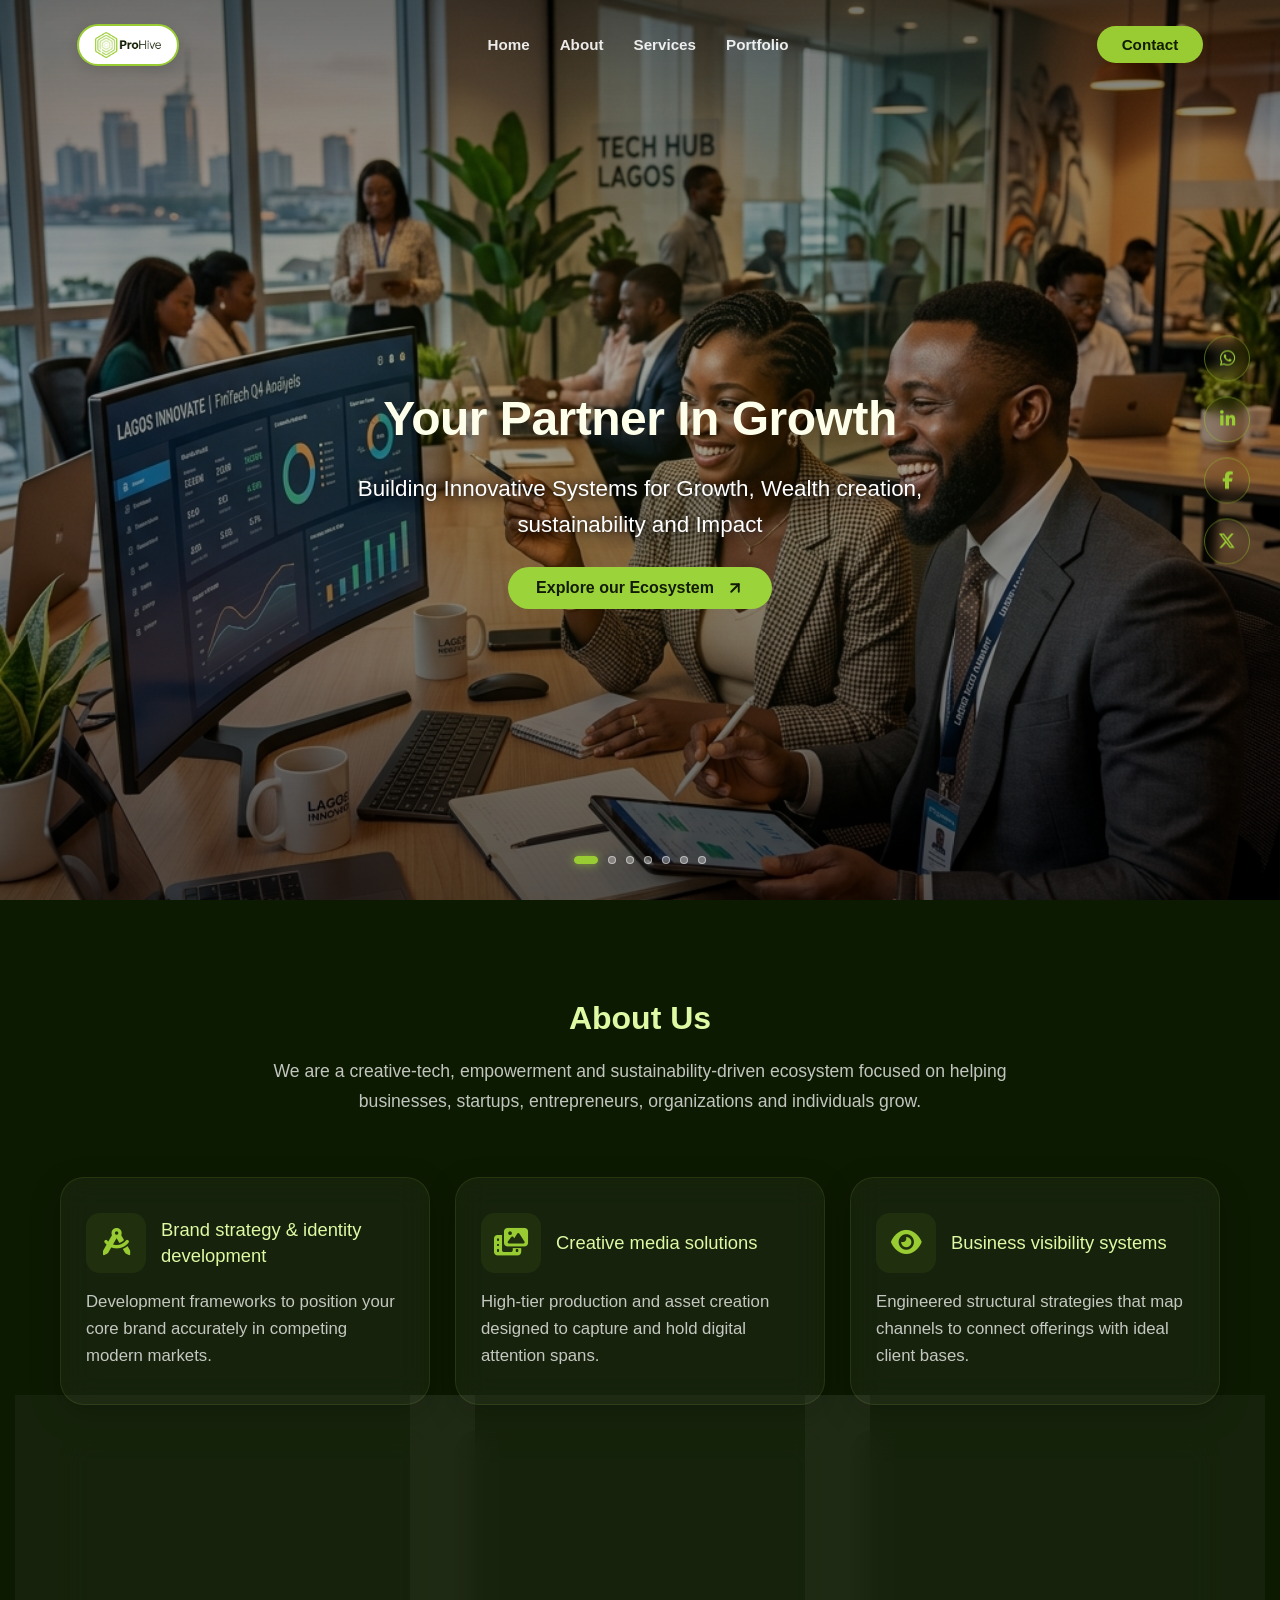
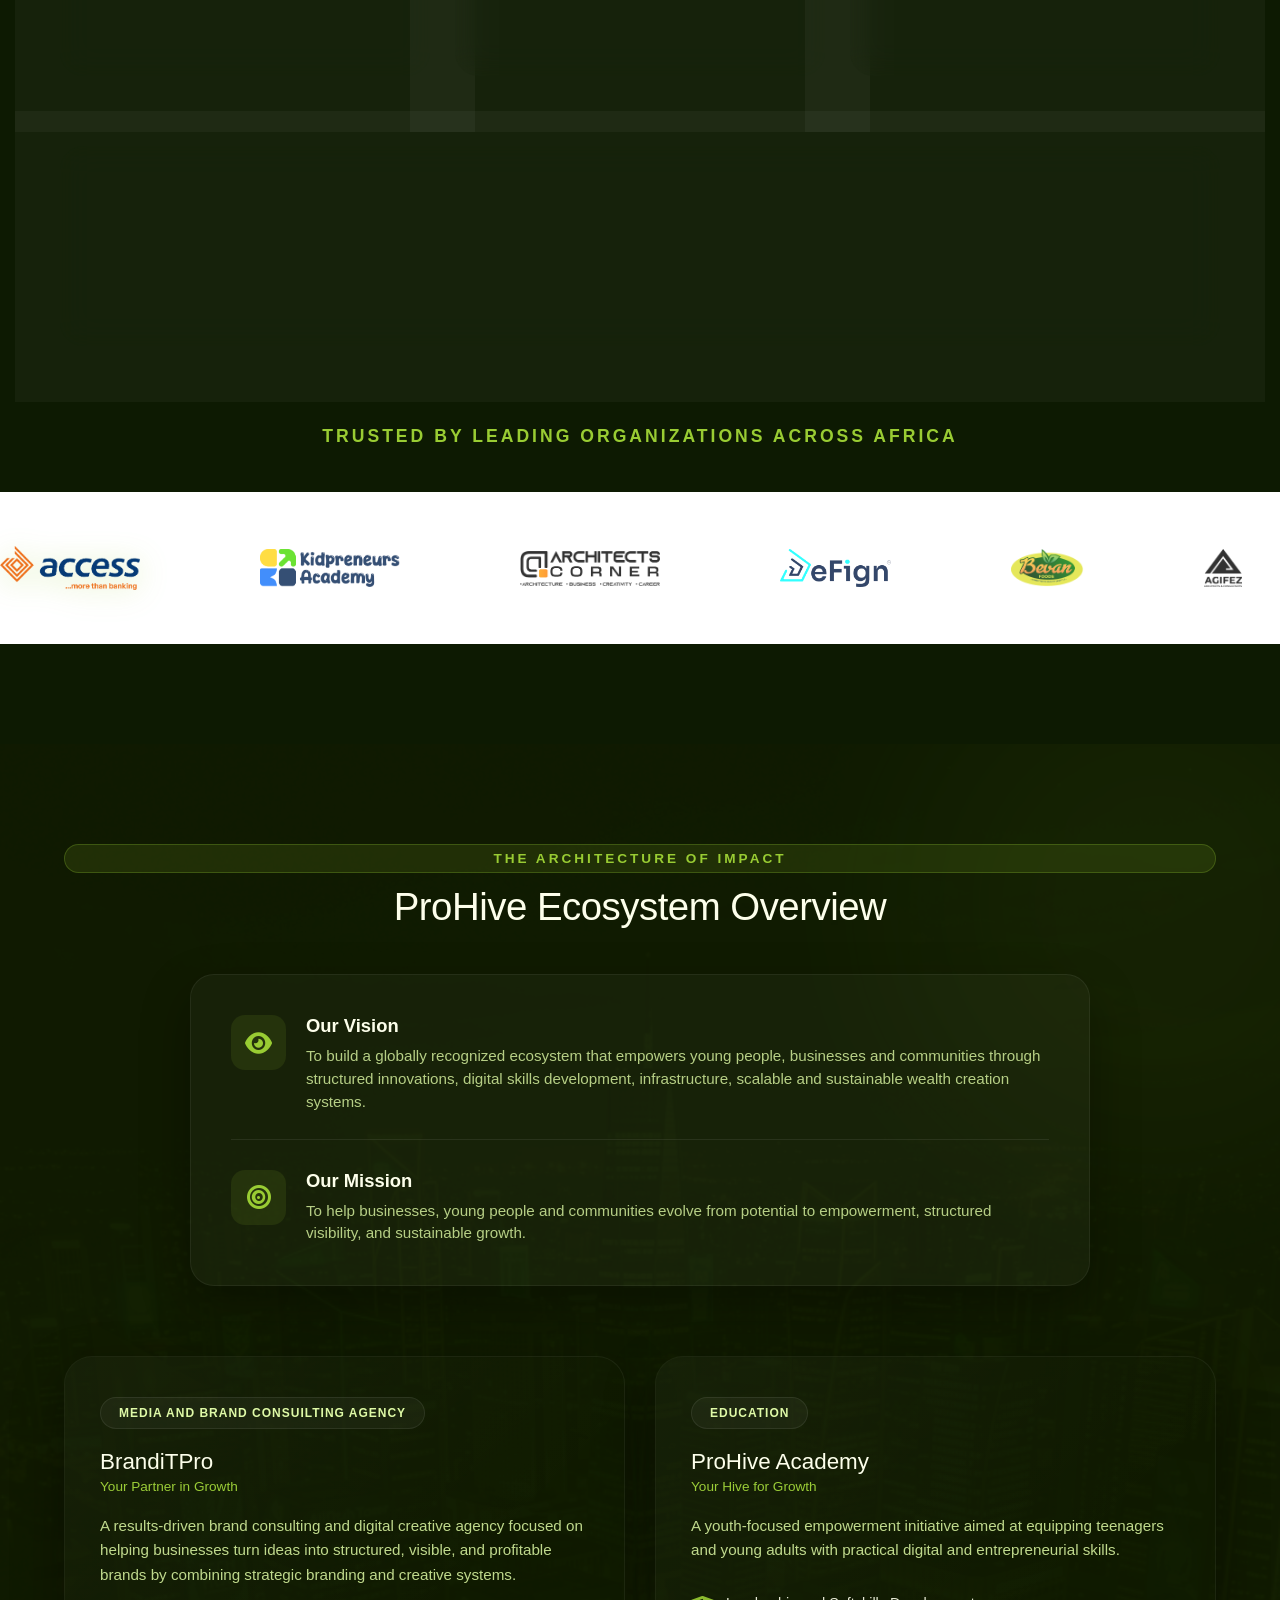
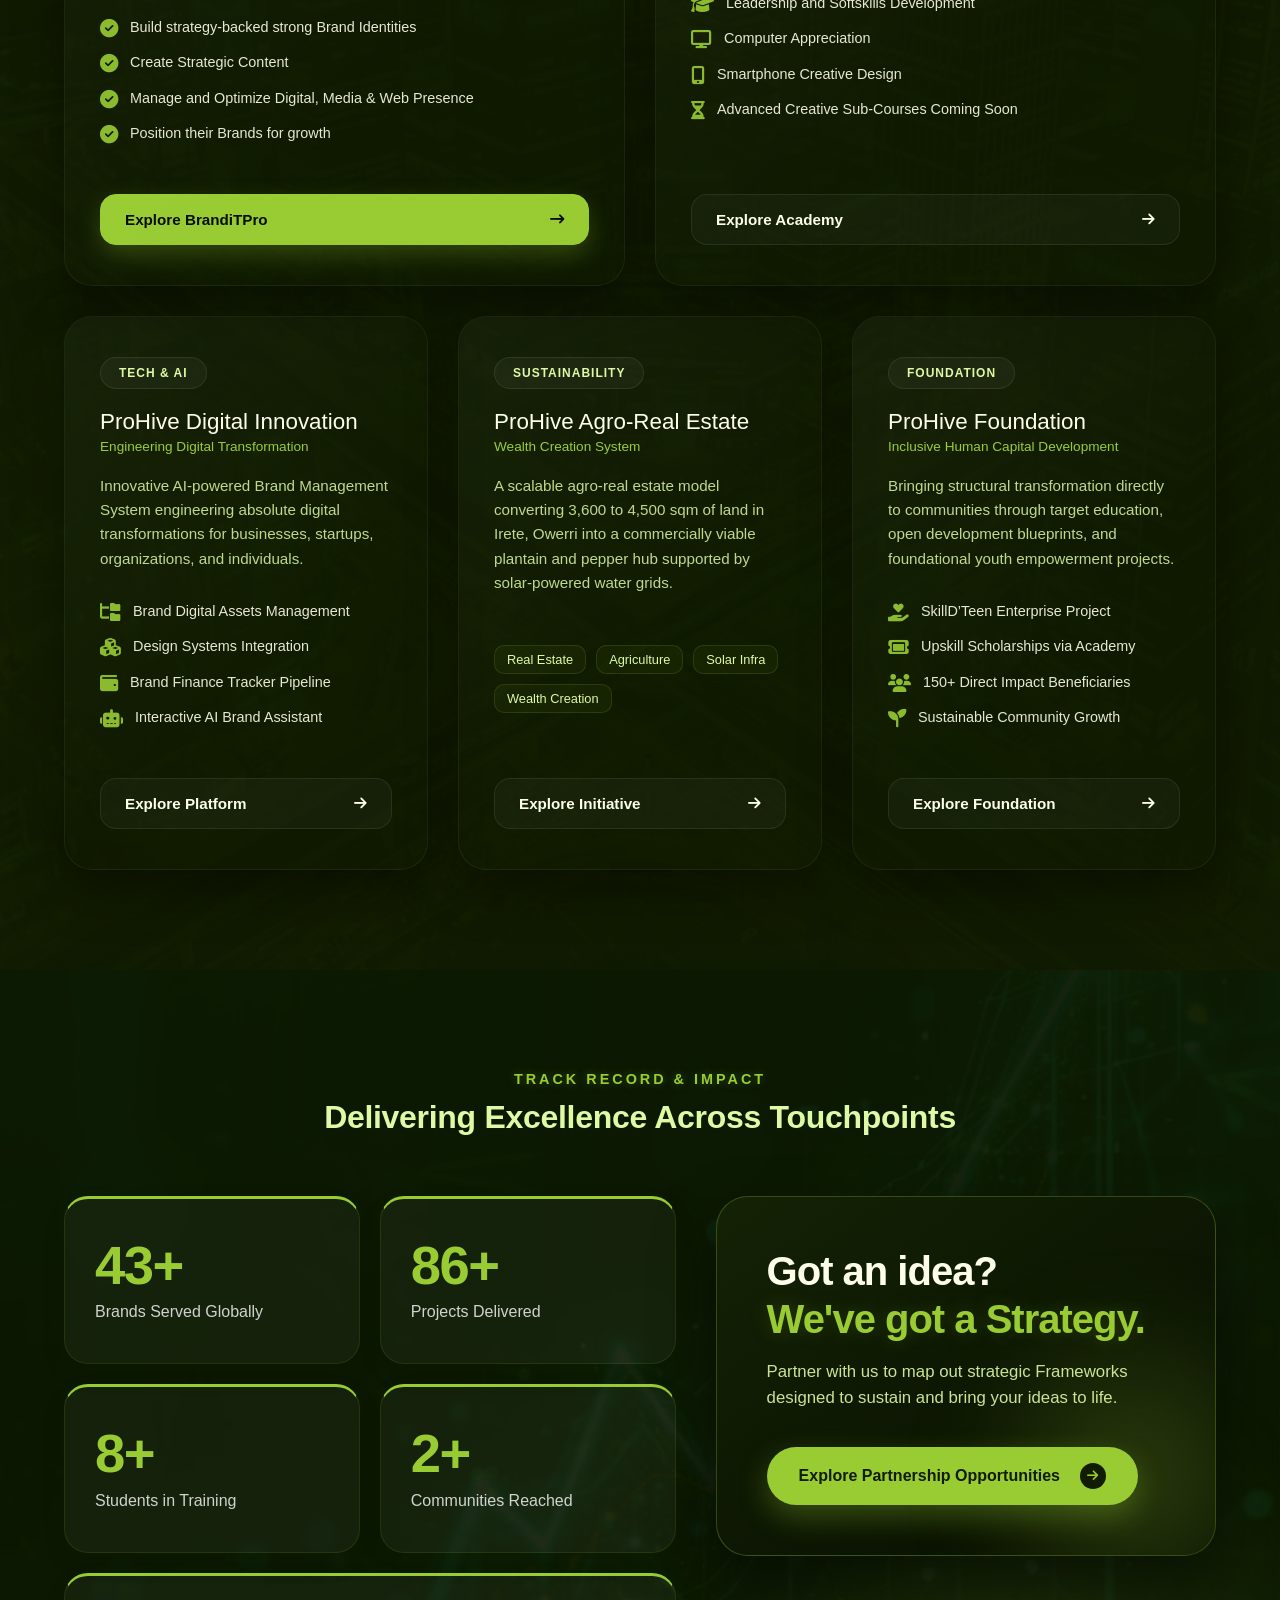
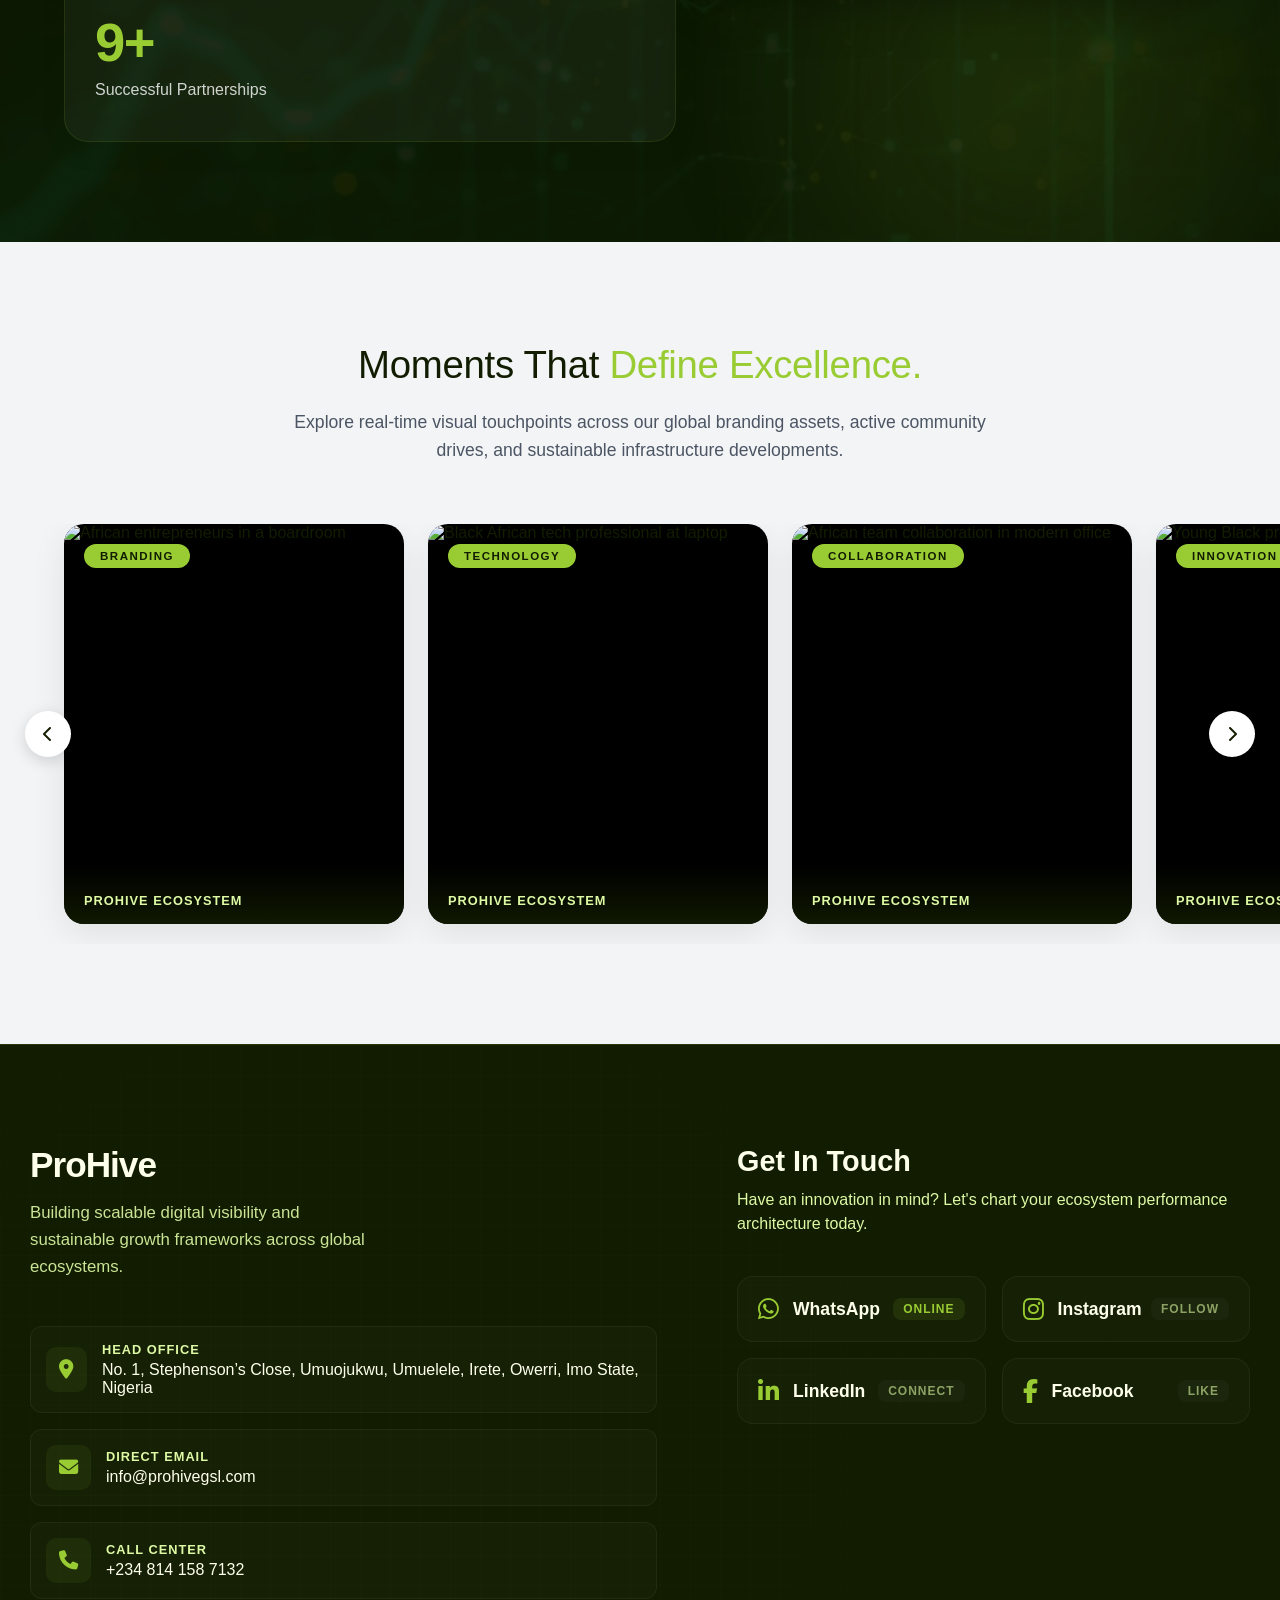
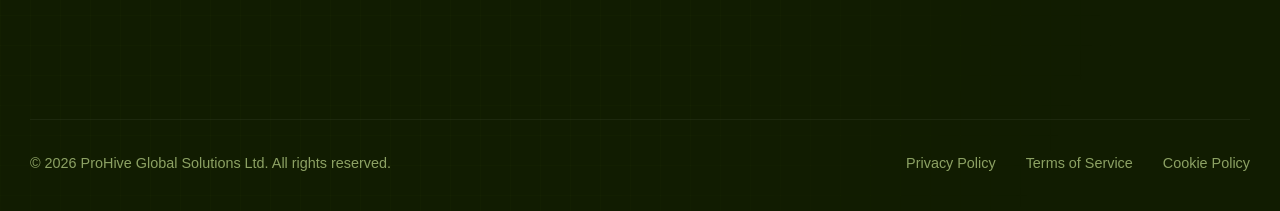
==== commit 608e2317: "added the service page academy page" ====
--- a/index.html
+++ b/index.html
@@ -42,10 +42,7 @@
             <div class="hero-slide active" style="background-image: url('images/hero-bg.png')"></div>
             <div class="hero-slide" style="background-image: url('images/hero-slide-2.png')"></div>
             <div class="hero-slide" style="background-image: url('images/hero-slide-3.png')"></div>
-            <div class="hero-slide" style="background-image: url('images/hero-slide-4.png')"></div>
-            <div class="hero-slide" style="background-image: url('images/hero-slide-5.png')"></div>
             <div class="hero-slide" style="background-image: url('images/hero-slide-6.png')"></div>
-            <div class="hero-slide" style="background-image: url('images/hero-slide-7.png')"></div>
         </div>
         <!-- Multi-layer overlay: dark green brand tones -->
         <div class="hero-overlay"></div>
@@ -525,24 +522,10 @@
                     <div class="card-brand-label">ProHive Ecosystem</div>
                 </div>
 
-                <!-- Card 5 -->
-                <div class="gallery-marquee-card">
-                    <img src="https://images.unsplash.com/photo-1556761175-b413da4baf72?w=600" alt="African business networking event" loading="lazy">
-                    <div class="card-pill-tag">NETWORKING</div>
-                    <div class="card-brand-label">ProHive Ecosystem</div>
-                </div>
-
                 <!-- Card 6 -->
                 <div class="gallery-marquee-card">
                     <img src="https://images.unsplash.com/photo-1522202176988-66273c2fd55f?w=600" alt="Young African team working together on startup" loading="lazy">
                     <div class="card-pill-tag">COMMUNITY</div>
-                    <div class="card-brand-label">ProHive Ecosystem</div>
-                </div>
-
-                <!-- Card 7 -->
-                <div class="gallery-marquee-card">
-                    <img src="https://images.unsplash.com/photo-1560250097-0b93528c311a?w=600" alt="African professional giving a presentation" loading="lazy">
-                    <div class="card-pill-tag">FOUNDATION</div>
                     <div class="card-brand-label">ProHive Ecosystem</div>
                 </div>
 
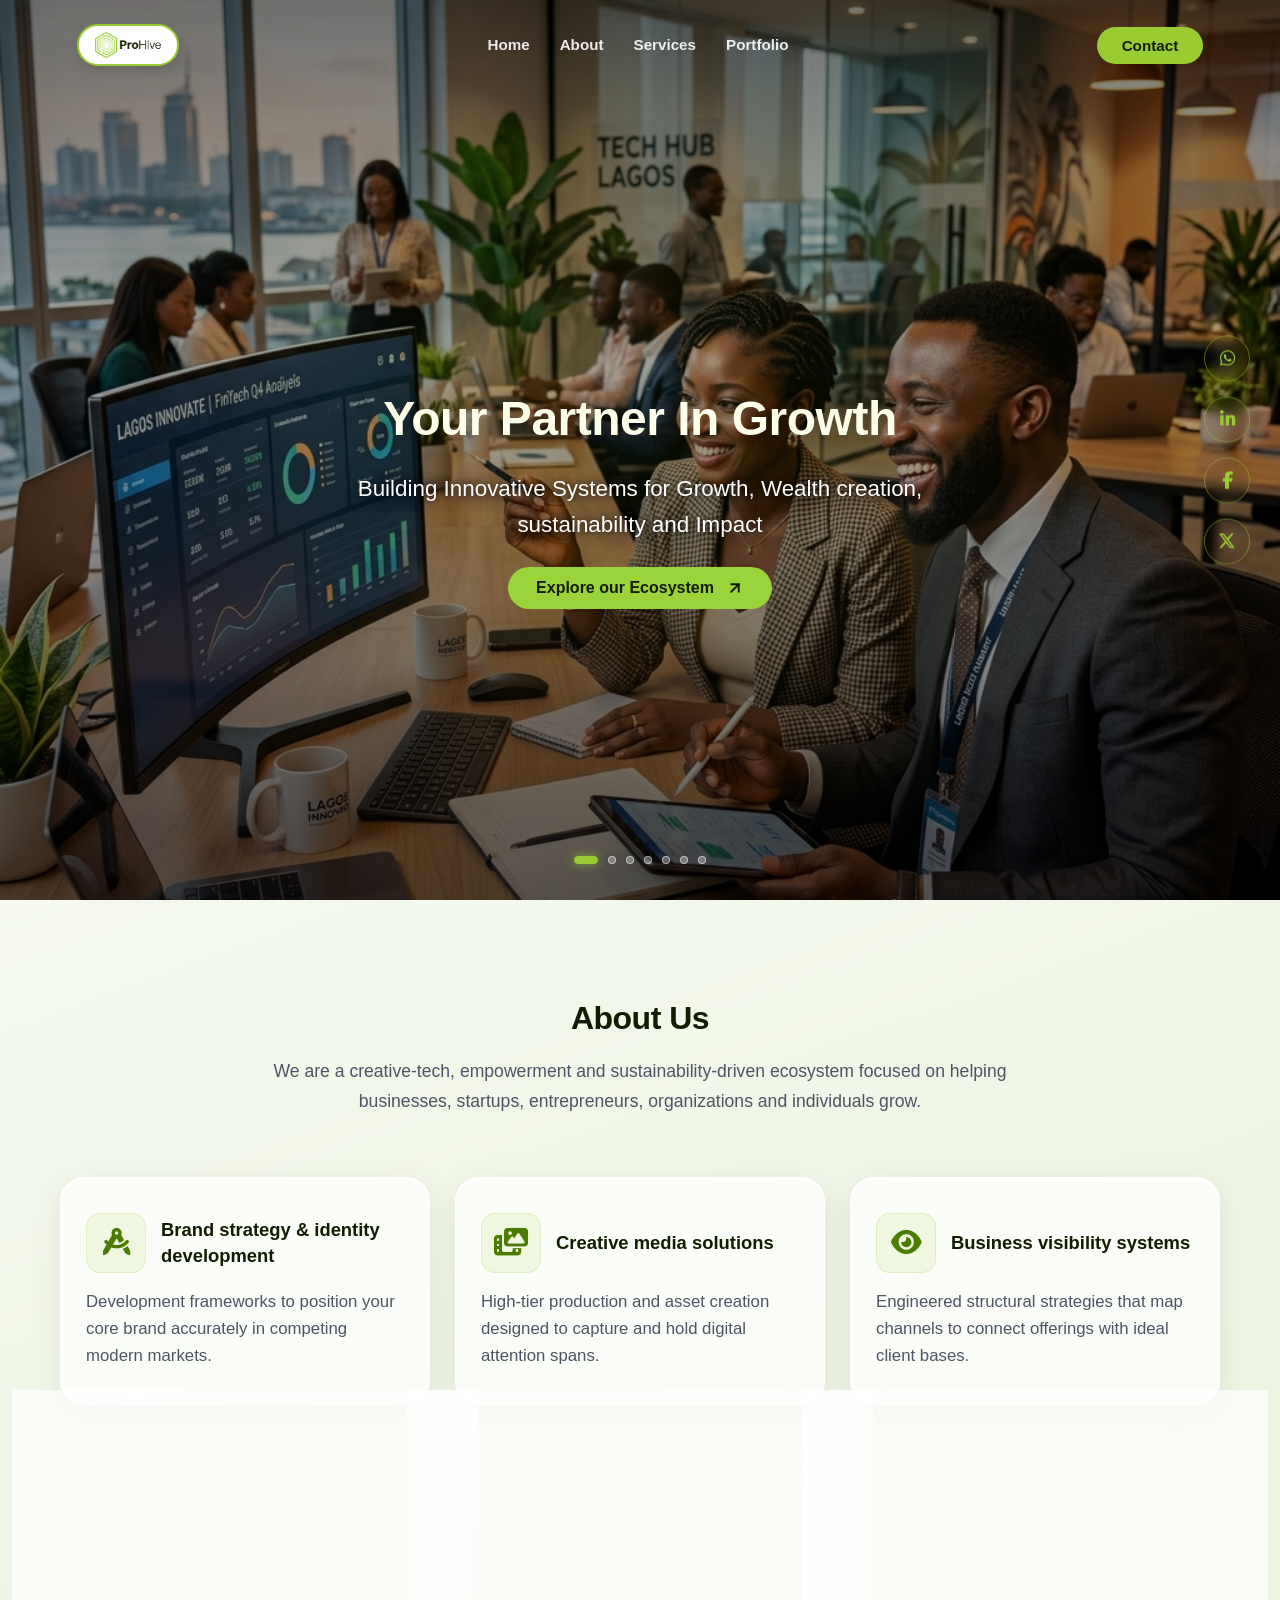
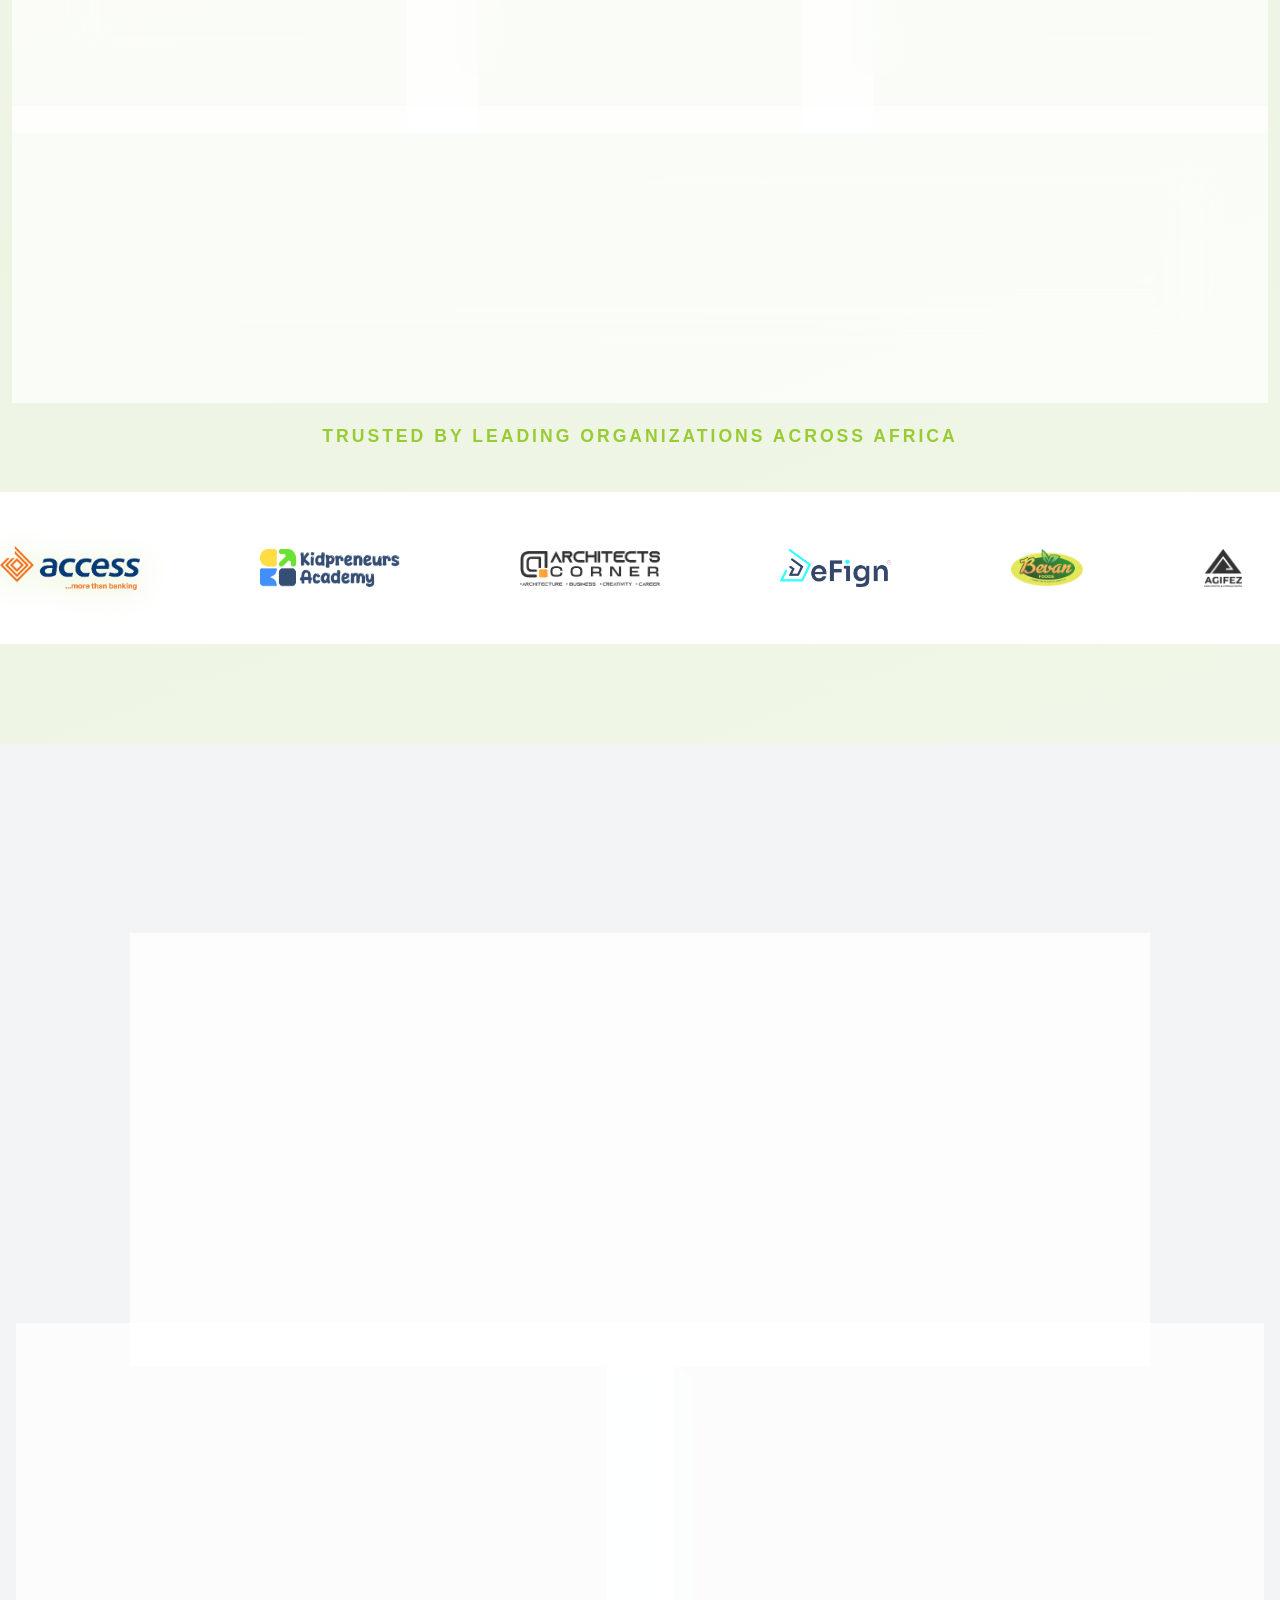
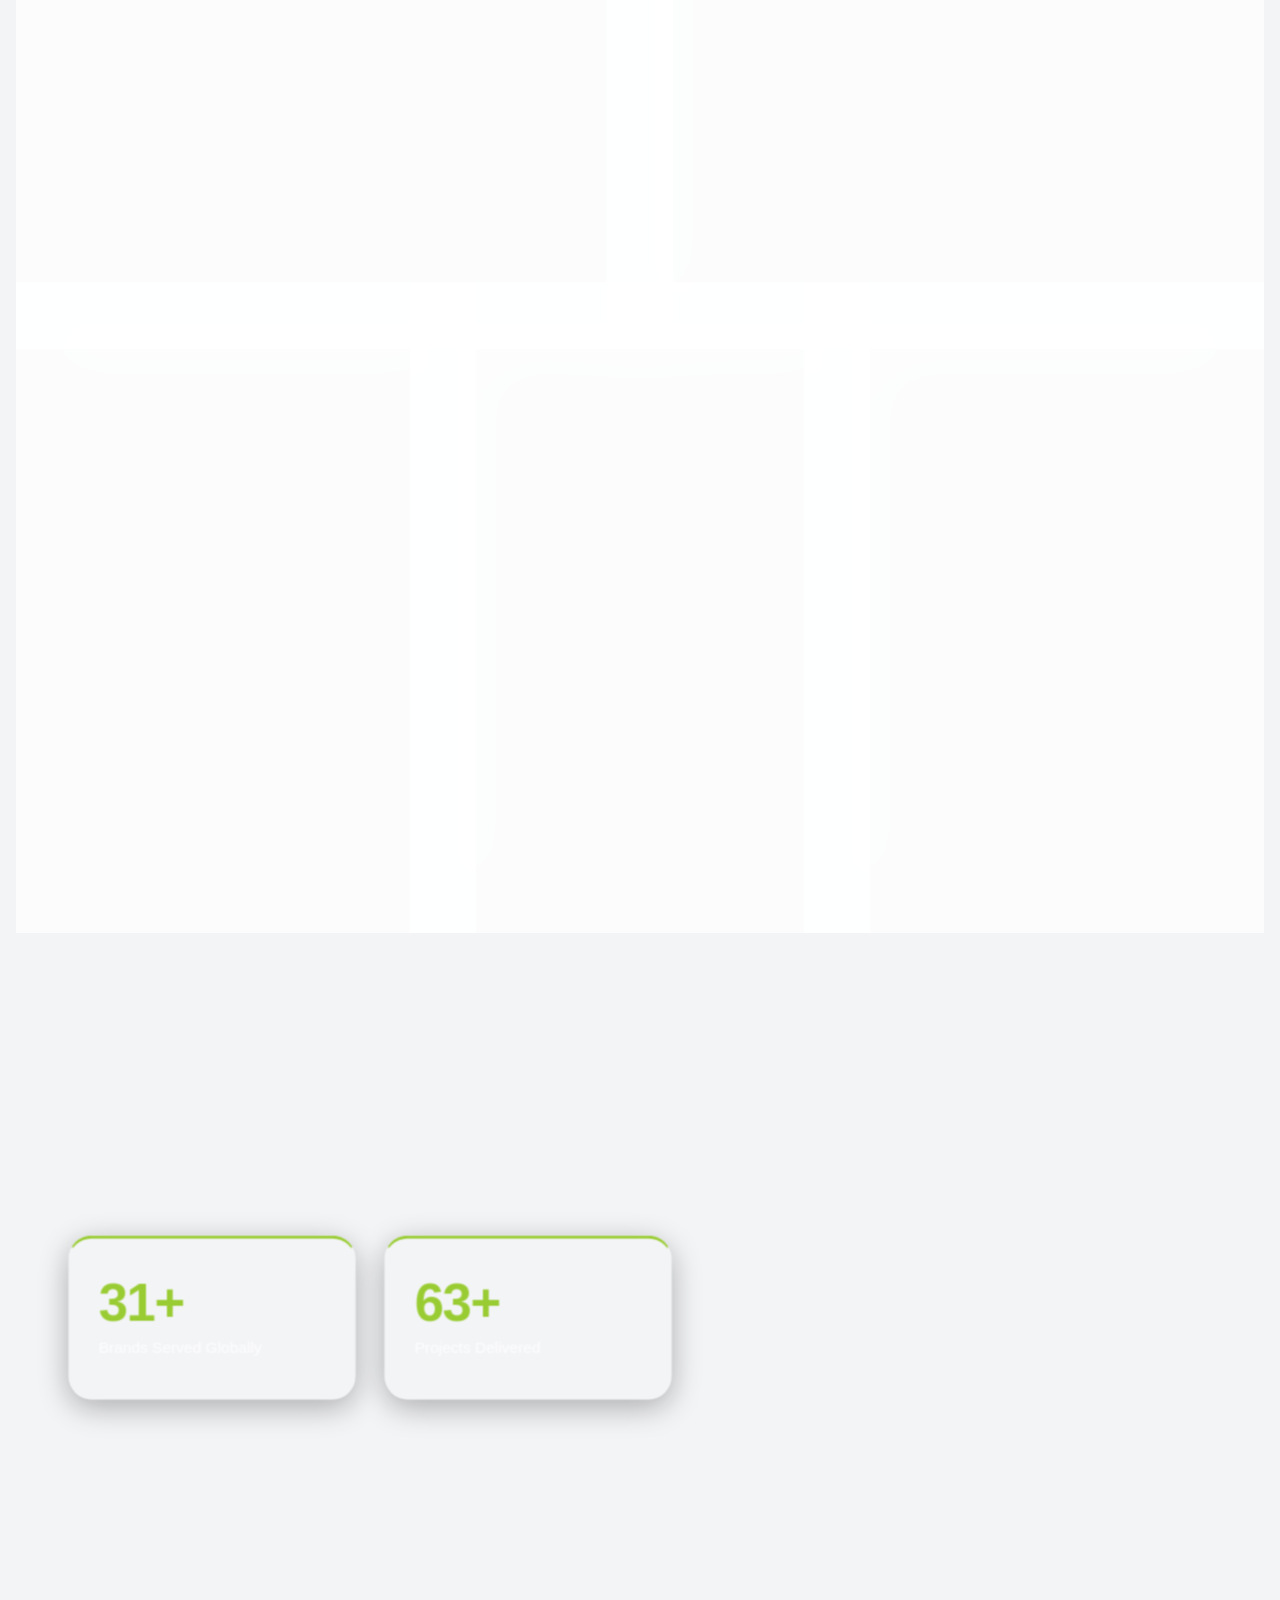
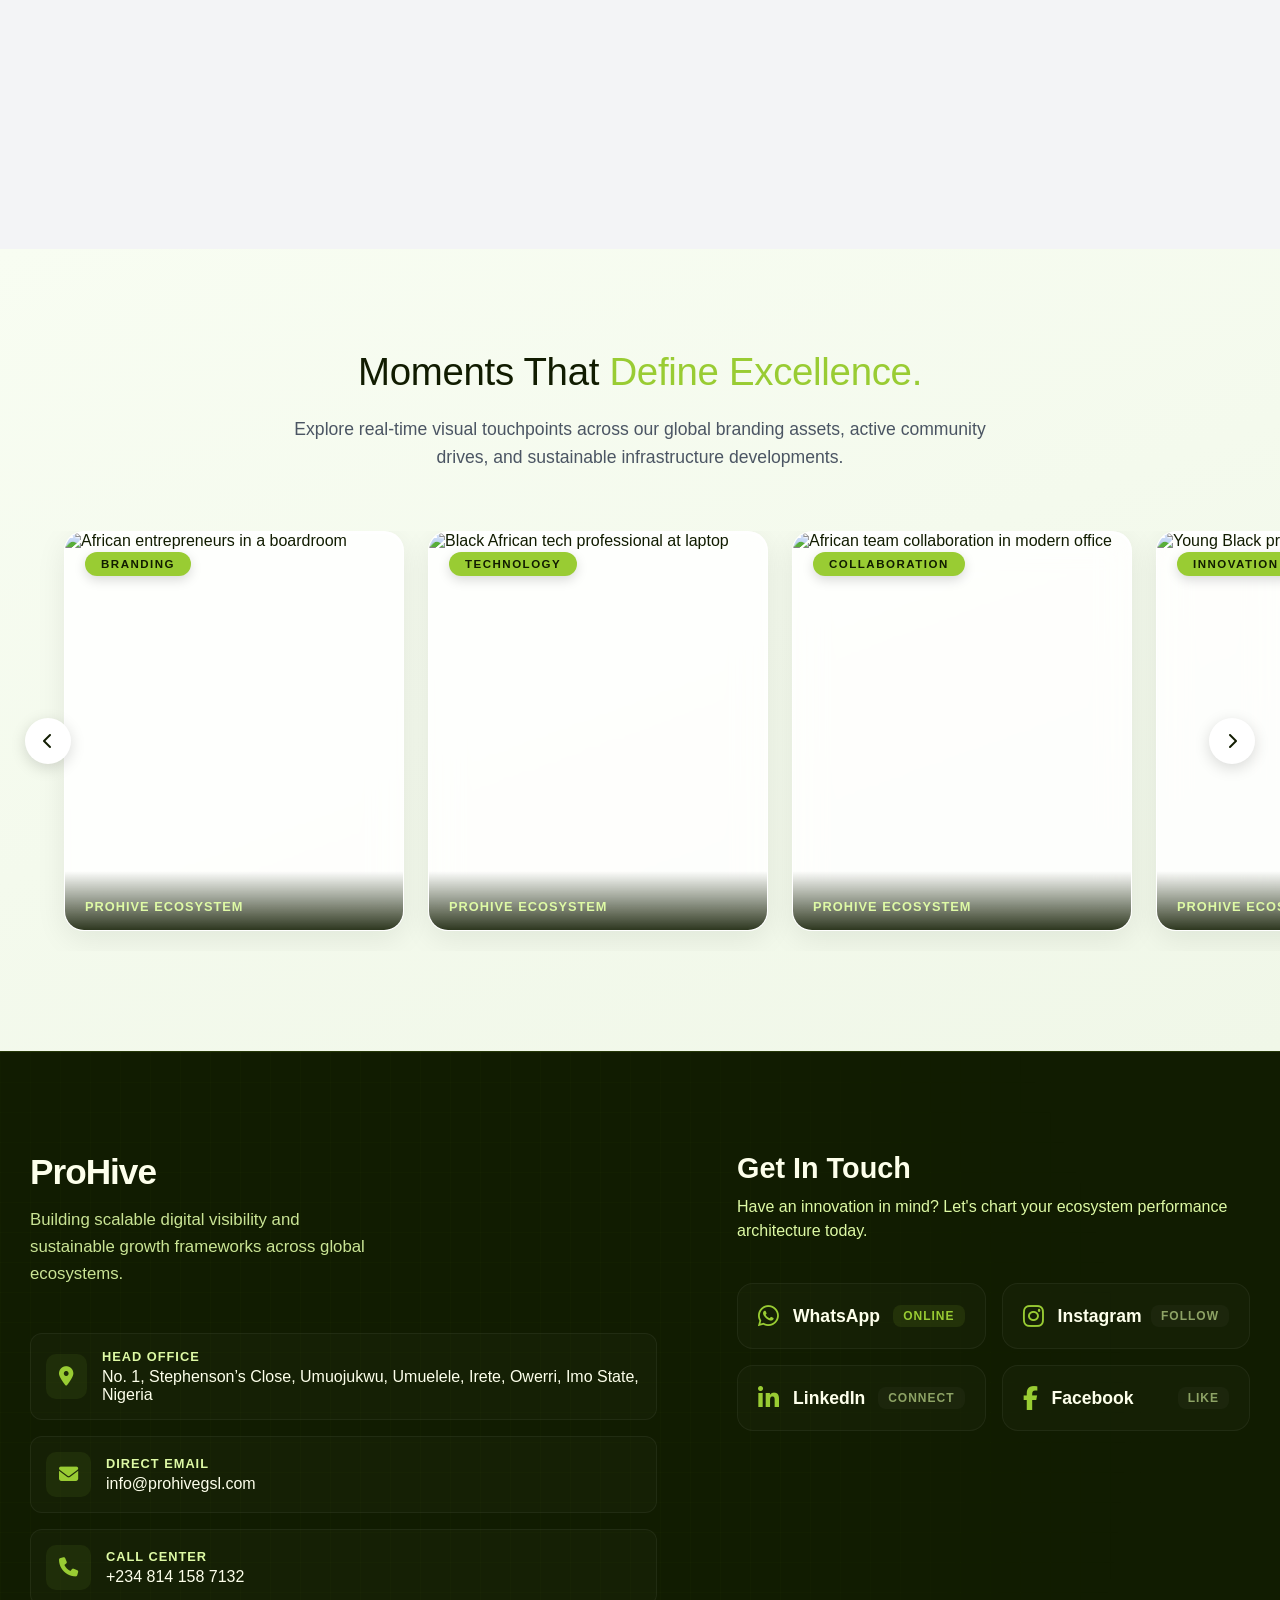
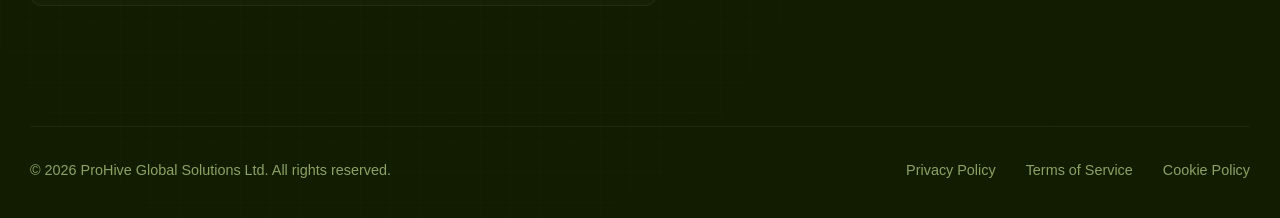
==== commit 87cbec91: "second commit" ====
--- a/index.html
+++ b/index.html
@@ -5,7 +5,7 @@
     <meta name="viewport" content="width=device-width, initial-scale=1.0">
     <meta name="description" content="ProHive - Your Partner in Growth. We provide comprehensive branding, active community drives, and sustainable infrastructure developments to elevate your business globally.">
     <meta name="keywords" content="ProHive, Branding, Community, Impact, Infrastructure, Business Growth">
-    <meta name="author" content="ProHive">
+    <meta name="authorm" content="ProHive">
     <title>ProHive - Your Partner in Growth</title>
     
     <!-- Preconnect for performance -->
--- a/style.css
+++ b/style.css
@@ -10,6 +10,7 @@
     --color-light-bg: #F3F4F6;
     --color-white: #FFFFFF;
     --color-gray-text: #4B5563;
+    --bg-deep-dark: #111C01;
     
     /* FLIPPED TO LIGHT MODE */
     --bg-primary: var(--color-light-bg);
@@ -224,6 +225,10 @@
     font-weight: 700;
     font-size: 0.95rem;
     transition: all 0.3s ease;
+    display: inline-flex;
+    align-items: center;
+    gap: 8px;
+    white-space: nowrap;
 }
 
 .btn-solid-header:hover {
@@ -2247,14 +2252,14 @@
 /* --- BrandiT Marquee Section --- */
 .client-marquee-section {
     padding: 60px 0;
-    background: var(--bg-deep-dark);
-    border-top: 1px solid rgba(255, 255, 255, 0.05);
-    border-bottom: 1px solid rgba(255, 255, 255, 0.05);
+    background: var(--color-white);
+    border-top: 1px solid rgba(0, 0, 0, 0.06);
+    border-bottom: 1px solid rgba(0, 0, 0, 0.06);
 }
 
 .marquee-label {
     text-align: center;
-    color: rgba(255, 255, 255, 0.5);
+    color: var(--color-gray-text);
     font-size: 0.9rem;
     text-transform: uppercase;
     letter-spacing: 3px;
@@ -2450,14 +2455,14 @@
 /* --- BrandiT Marquee Section --- */
 .client-marquee-section {
     padding: 60px 0;
-    background: var(--bg-deep-dark);
-    border-top: 1px solid rgba(255, 255, 255, 0.05);
-    border-bottom: 1px solid rgba(255, 255, 255, 0.05);
+    background: var(--color-white);
+    border-top: 1px solid rgba(0, 0, 0, 0.06);
+    border-bottom: 1px solid rgba(0, 0, 0, 0.06);
 }
 
 .marquee-label {
     text-align: center;
-    color: rgba(255, 255, 255, 0.5);
+    color: var(--color-gray-text);
     font-size: 0.9rem;
     text-transform: uppercase;
     letter-spacing: 3px;
@@ -3412,7 +3417,7 @@
     background: rgba(255, 255, 255, 0.95);
     backdrop-filter: blur(10px);
     border-radius: 18px;
-    padding: 20px 25px;
+    padding: 20px 75px 20px 25px;
     box-shadow: 0 10px 30px rgba(0, 0, 0, 0.08);
     display: flex;
     flex-direction: column;
@@ -4862,4 +4867,272 @@
     }
 }
 
-
+@media (max-width: 580px) {
+    .brandit-header .btn-solid-header .btn-text {
+        display: none;
+    }
+    .brandit-header .btn-solid-header {
+        padding: 0 !important;
+        width: 36px !important;
+        height: 36px !important;
+        border-radius: 50% !important;
+        display: inline-flex !important;
+        align-items: center !important;
+        justify-content: center !important;
+    }
+    .brandit-header .btn-solid-header i {
+        margin: 0 !important;
+        font-size: 0.95rem !important;
+    }
+}
+
+
+
+/* =========================================================================
+   APPLE-COMPARE GLASSMORPHIC DESIGN SYSTEM ProHive Full-Site Override
+   ========================================================================= */
+
+/* ABOUT SECTION */
+.about-section {
+    background: linear-gradient(160deg, #f5f9ef 0%, #edf4e2 50%, #f0f7e8 100%) !important;
+}
+.section-header h2 { color: #111C01 !important; font-weight: 700 !important; letter-spacing: -0.5px !important; }
+.section-header p  { color: #4B5563 !important; }
+.pillar-card h3    { color: #111C01 !important; font-weight: 600 !important; }
+.pillar-card p     { color: #4B5563 !important; }
+.liquid-card {
+    background: rgba(255,255,255,0.72) !important;
+    border: 1px solid rgba(255,255,255,0.9) !important;
+    backdrop-filter: blur(24px) !important;
+    -webkit-backdrop-filter: blur(24px) !important;
+    box-shadow: 0 2px 0 rgba(255,255,255,0.8) inset, 0 8px 32px rgba(17,28,1,0.08) !important;
+}
+.liquid-card:hover {
+    background: rgba(255,255,255,0.88) !important;
+    border-color: rgba(153,204,51,0.35) !important;
+    box-shadow: 0 2px 0 rgba(255,255,255,0.95) inset, 0 20px 60px rgba(17,28,1,0.12) !important;
+    transform: translateY(-4px) !important;
+}
+.icon-box { background: rgba(153,204,51,0.12) !important; border: 1px solid rgba(153,204,51,0.2) !important; }
+.icon-box i { color: #4a7c00 !important; }
+.liquid-card:hover .icon-box { background: #99CC33 !important; }
+.liquid-card:hover .icon-box i { color: #111C01 !important; }
+
+/* ECOSYSTEM SECTION */
+.ecosystem-section {
+    background: linear-gradient(170deg, #f8fdf2 0%, #eef7e4 40%, #f4faed 100%) !important;
+}
+.ecosystem-header h2 { color: #111C01 !important; font-size: 2.8rem !important; font-weight: 700 !important; }
+.ecosystem-header .sub-tag { color: #4a7c00 !important; background: rgba(153,204,51,0.12); padding: 6px 16px; border-radius: 30px; display: inline-block !important; }
+.vision-mission-box {
+    background: rgba(255,255,255,0.8) !important;
+    border: 1px solid rgba(255,255,255,0.95) !important;
+    backdrop-filter: blur(20px) !important;
+    -webkit-backdrop-filter: blur(20px) !important;
+    box-shadow: 0 2px 0 rgba(255,255,255,0.9) inset, 0 12px 40px rgba(17,28,1,0.07) !important;
+}
+.vm-card h4 { color: #111C01 !important; }
+.vm-card p  { color: #4B5563 !important; }
+.vm-icon    { background: rgba(153,204,51,0.1) !important; border: 1px solid rgba(153,204,51,0.2) !important; }
+.vm-icon i  { color: #4a7c00 !important; }
+
+/* ECO PODS */
+.eco-pod {
+    background: rgba(255,255,255,0.72) !important;
+    border: 1px solid rgba(255,255,255,0.9) !important;
+    backdrop-filter: blur(28px) !important;
+    -webkit-backdrop-filter: blur(28px) !important;
+    box-shadow: 0 2px 0 rgba(255,255,255,0.8) inset, 0 8px 32px rgba(17,28,1,0.07) !important;
+    transition: transform 0.45s cubic-bezier(0.34,1.56,0.64,1), box-shadow 0.4s ease, border-color 0.4s ease, background 0.4s ease !important;
+}
+.eco-pod:hover {
+    transform: translateY(-8px) !important;
+    background: rgba(255,255,255,0.92) !important;
+    border-color: rgba(153,204,51,0.4) !important;
+    box-shadow: 0 2px 0 rgba(255,255,255,1) inset, 0 24px 60px rgba(17,28,1,0.12) !important;
+}
+.pod-badge   { background: rgba(153,204,51,0.1) !important; border: 1px solid rgba(153,204,51,0.22) !important; color: #4a7c00 !important; }
+.eco-pod h3  { color: #111C01 !important; }
+.pod-tagline { color: #649120 !important; }
+.pod-desc    { color: #4B5563 !important; opacity: 1 !important; }
+.pod-features li   { color: #111C01 !important; opacity: 1 !important; }
+.pod-features li i { color: #649120 !important; }
+.mini-tag    { background: rgba(153,204,51,0.1) !important; border-color: rgba(153,204,51,0.25) !important; color: #4a7c00 !important; }
+.eco-cta     { background: rgba(255,255,255,0.6) !important; border: 1px solid rgba(153,204,51,0.2) !important; color: #111C01 !important; }
+.eco-cta:hover { background: #99CC33 !important; border-color: #99CC33 !important; color: #111C01 !important; }
+.eco-pod:nth-child(1) { transition-delay: 0s !important; }
+.eco-pod:nth-child(2) { transition-delay: 0.08s !important; }
+.eco-pod:nth-child(3) { transition-delay: 0.16s !important; }
+.eco-pod:nth-child(4) { transition-delay: 0.24s !important; }
+.eco-pod:nth-child(5) { transition-delay: 0.32s !important; }
+
+/* IMPACT SECTION */
+.metric-pod-unique {
+    background: rgba(255,255,255,0.06) !important;
+    border: 1px solid rgba(255,255,255,0.1) !important;
+    border-top: 3px solid #99CC33 !important;
+    backdrop-filter: blur(20px) !important;
+    -webkit-backdrop-filter: blur(20px) !important;
+    box-shadow: 0 1px 0 rgba(255,255,255,0.06) inset, 0 8px 32px rgba(0,0,0,0.3) !important;
+    transition: transform 0.45s cubic-bezier(0.34,1.56,0.64,1), border-color 0.3s ease, background 0.3s ease, box-shadow 0.3s ease !important;
+}
+.metric-pod-unique:hover {
+    transform: translateY(-6px) !important;
+    background: rgba(255,255,255,0.1) !important;
+    border-color: #99CC33 !important;
+    box-shadow: 0 1px 0 rgba(255,255,255,0.1) inset, 0 20px 50px rgba(0,0,0,0.4), 0 0 20px rgba(153,204,51,0.1) !important;
+}
+.metric-info-unique .label-unique { color: rgba(255,255,255,0.8) !important; }
+
+/* WHY CHOOSE SECTION */
+.why-choose-section {
+    background: linear-gradient(160deg, #f8fdf2 0%, #eef7e4 50%, #f4faed 100%) !important;
+}
+.why-choose-header h2 { color: #111C01 !important; }
+.why-choose-header p  { color: #4B5563 !important; }
+.why-card {
+    background: rgba(255,255,255,0.75) !important;
+    border: 1px solid rgba(255,255,255,0.95) !important;
+    backdrop-filter: blur(24px) !important;
+    -webkit-backdrop-filter: blur(24px) !important;
+    box-shadow: 0 2px 0 rgba(255,255,255,0.9) inset, 0 8px 32px rgba(17,28,1,0.07) !important;
+    transition: transform 0.45s cubic-bezier(0.34,1.56,0.64,1), border-color 0.4s ease, box-shadow 0.4s ease !important;
+}
+.why-card:hover {
+    transform: translateY(-10px) !important;
+    border-color: rgba(153,204,51,0.35) !important;
+    box-shadow: 0 2px 0 rgba(255,255,255,1) inset, 0 24px 60px rgba(17,28,1,0.1) !important;
+}
+.why-card-inner h3 { color: #111C01 !important; }
+.why-card-inner p  { color: #4B5563 !important; }
+.why-icon-wrap     { background: rgba(153,204,51,0.1) !important; border: 1px solid rgba(153,204,51,0.2) !important; }
+.why-card:hover .why-icon-wrap { background: rgba(153,204,51,0.18) !important; border-color: rgba(153,204,51,0.45) !important; }
+.why-icon-wrap i               { color: #4a7c00 !important; }
+.why-number                    { color: rgba(153,204,51,0.07) !important; }
+.why-card:nth-child(1) { transition-delay: 0s !important; }
+.why-card:nth-child(2) { transition-delay: 0.1s !important; }
+.why-card:nth-child(3) { transition-delay: 0.2s !important; }
+.why-card:nth-child(4) { transition-delay: 0.3s !important; }
+
+/* EXPERTISE */
+.expertise-showcase        { background: #FAFBF8 !important; }
+.expertise-header .sub-tag { color: #4a7c00 !important; font-weight: 700 !important; }
+.expertise-header h2       { color: #111C01 !important; }
+.expertise-header p        { color: #4B5563 !important; }
+.expertise-card-content h3 { color: #111C01 !important; }
+.expertise-card-content p  { color: #4B5563 !important; }
+.expertise-badge           { background: rgba(153,204,51,0.1) !important; color: #4a7c00 !important; border: 1px solid rgba(153,204,51,0.2) !important; }
+.expertise-pill            { background: rgba(153,204,51,0.08) !important; border: 1px solid rgba(153,204,51,0.18) !important; color: #4a7c00 !important; }
+.expertise-cta             { background: #111C01 !important; color: #FDFFEB !important; }
+.expertise-cta:hover       { background: #4a7c00 !important; transform: translateX(6px) !important; }
+.expertise-card-label {
+    background: rgba(255,255,255,0.96) !important;
+    backdrop-filter: blur(16px) !important;
+    -webkit-backdrop-filter: blur(16px) !important;
+    box-shadow: 0 2px 0 rgba(255,255,255,1) inset, 0 8px 24px rgba(17,28,1,0.08) !important;
+}
+.expertise-card:hover .expertise-card-image img { transform: scale(1.07) !important; }
+
+/* ACADEMY MISSION */
+.mission-pillar {
+    background: rgba(255,255,255,0.06) !important;
+    border: 1px solid rgba(255,255,255,0.1) !important;
+    backdrop-filter: blur(20px) !important;
+    -webkit-backdrop-filter: blur(20px) !important;
+    box-shadow: 0 1px 0 rgba(255,255,255,0.05) inset, 0 6px 24px rgba(0,0,0,0.3) !important;
+    transition: transform 0.45s cubic-bezier(0.34,1.56,0.64,1), border-color 0.3s ease, background 0.3s ease !important;
+}
+.mission-pillar:hover {
+    border-color: rgba(153,204,51,0.35) !important;
+    background: rgba(255,255,255,0.1) !important;
+    transform: translateY(-8px) !important;
+    box-shadow: 0 1px 0 rgba(255,255,255,0.08) inset, 0 20px 50px rgba(0,0,0,0.4) !important;
+}
+.mission-pillar h3                         { color: #FDFFEB !important; }
+.mission-pillar p                          { color: rgba(253,255,235,0.65) !important; }
+.mission-pillar-icon                       { background: rgba(153,204,51,0.12) !important; border: 1px solid rgba(153,204,51,0.25) !important; }
+.mission-pillar:hover .mission-pillar-icon { background: rgba(153,204,51,0.2) !important; }
+.mission-quote-block blockquote            { color: #FDFFEB !important; }
+.mission-pillar:nth-child(1) { transition-delay: 0s !important; }
+.mission-pillar:nth-child(2) { transition-delay: 0.12s !important; }
+.mission-pillar:nth-child(3) { transition-delay: 0.24s !important; }
+
+/* ACADEMY CATALOG */
+.academy-catalog { background: linear-gradient(160deg, #f8fdf2 0%, #eef7e4 50%, #f4faed 100%) !important; }
+.catalog-card {
+    background: rgba(255,255,255,0.78) !important;
+    border: 1px solid rgba(255,255,255,0.95) !important;
+    backdrop-filter: blur(24px) !important;
+    -webkit-backdrop-filter: blur(24px) !important;
+    box-shadow: 0 2px 0 rgba(255,255,255,0.9) inset, 0 8px 32px rgba(17,28,1,0.07) !important;
+    transition: transform 0.45s cubic-bezier(0.34,1.56,0.64,1), border-color 0.4s ease, box-shadow 0.4s ease !important;
+}
+.catalog-card:hover {
+    transform: translateY(-8px) !important;
+    border-color: rgba(153,204,51,0.3) !important;
+    box-shadow: 0 2px 0 rgba(255,255,255,1) inset, 0 24px 60px rgba(17,28,1,0.1) !important;
+}
+.catalog-card:nth-child(1) { transition-delay: 0s !important; }
+.catalog-card:nth-child(2) { transition-delay: 0.08s !important; }
+.catalog-card:nth-child(3) { transition-delay: 0.16s !important; }
+.catalog-card:nth-child(4) { transition-delay: 0.24s !important; }
+.catalog-card:nth-child(5) { transition-delay: 0.32s !important; }
+.catalog-card:nth-child(6) { transition-delay: 0.4s !important; }
+
+/* ACADEMY STATS AND CTA */
+.academy-stats-section { background: rgba(255,255,255,0.7) !important; }
+.academy-cta-section   { background: #f8fdf2 !important; }
+.academy-cta-box {
+    background: rgba(255,255,255,0.8) !important;
+    border: 1px solid rgba(255,255,255,0.95) !important;
+    backdrop-filter: blur(28px) !important;
+    -webkit-backdrop-filter: blur(28px) !important;
+    box-shadow: 0 2px 0 rgba(255,255,255,0.95) inset, 0 20px 60px rgba(17,28,1,0.08) !important;
+}
+.stat-number {
+    font-size: 3.2rem !important;
+    background: linear-gradient(135deg, #4a7c00, #99CC33);
+    -webkit-background-clip: text;
+    -webkit-text-fill-color: transparent;
+    background-clip: text;
+}
+
+/* NAVIGATION */
+.navbar-scrolled {
+    background: rgba(255,255,255,0.82) !important;
+    backdrop-filter: saturate(200%) blur(20px) !important;
+    -webkit-backdrop-filter: saturate(200%) blur(20px) !important;
+    border-bottom: 1px solid rgba(0,0,0,0.08) !important;
+    box-shadow: 0 1px 0 rgba(255,255,255,0.8) inset, 0 4px 24px rgba(0,0,0,0.06) !important;
+}
+.navbar-scrolled nav a       { color: #111C01 !important; opacity: 0.85; }
+.navbar-scrolled nav a:hover { color: #4a7c00 !important; opacity: 1; }
+.navbar-scrolled .logo       { color: #111C01 !important; background: rgba(255,255,255,0.9) !important; border-color: rgba(153,204,51,0.5) !important; }
+.brandit-header              { background: rgba(17,28,1,0.72) !important; backdrop-filter: saturate(200%) blur(20px) !important; -webkit-backdrop-filter: saturate(200%) blur(20px) !important; border-bottom: 1px solid rgba(153,204,51,0.12) !important; }
+.brandit-header.scrolled     { background: rgba(17,28,1,0.55) !important; }
+
+/* GALLERY */
+.gallery-slider-section { background: linear-gradient(160deg, #f8fdf2 0%, #f0f7e8 100%) !important; }
+.gallery-marquee-card {
+    background: rgba(255,255,255,0.85) !important;
+    border: 1px solid rgba(255,255,255,0.95) !important;
+    backdrop-filter: blur(16px) !important;
+    -webkit-backdrop-filter: blur(16px) !important;
+    box-shadow: 0 2px 0 rgba(255,255,255,0.9) inset, 0 8px 30px rgba(17,28,1,0.08) !important;
+    transition: transform 0.45s cubic-bezier(0.34,1.56,0.64,1), box-shadow 0.3s ease !important;
+}
+.gallery-marquee-card:hover {
+    transform: translateY(-6px) scale(1.02) !important;
+    box-shadow: 0 2px 0 rgba(255,255,255,1) inset, 0 20px 50px rgba(17,28,1,0.12) !important;
+}
+
+/* BUTTONS SPRING */
+.btn-primary:hover      { transform: translateY(-3px) scale(1.03) !important; }
+.btn-solid-header:hover { transform: translateY(-2px) scale(1.04) !important; }
+
+/* CLIENT LOGOS */
+.brandit-logo-card       { filter: none !important; transition: transform 0.35s cubic-bezier(0.34,1.56,0.64,1) !important; }
+.brandit-logo-card:hover { transform: scale(1.1) translateY(-2px) !important; }
+
+/* MISC */
+.header-sub-brand { color: #99CC33 !important; }
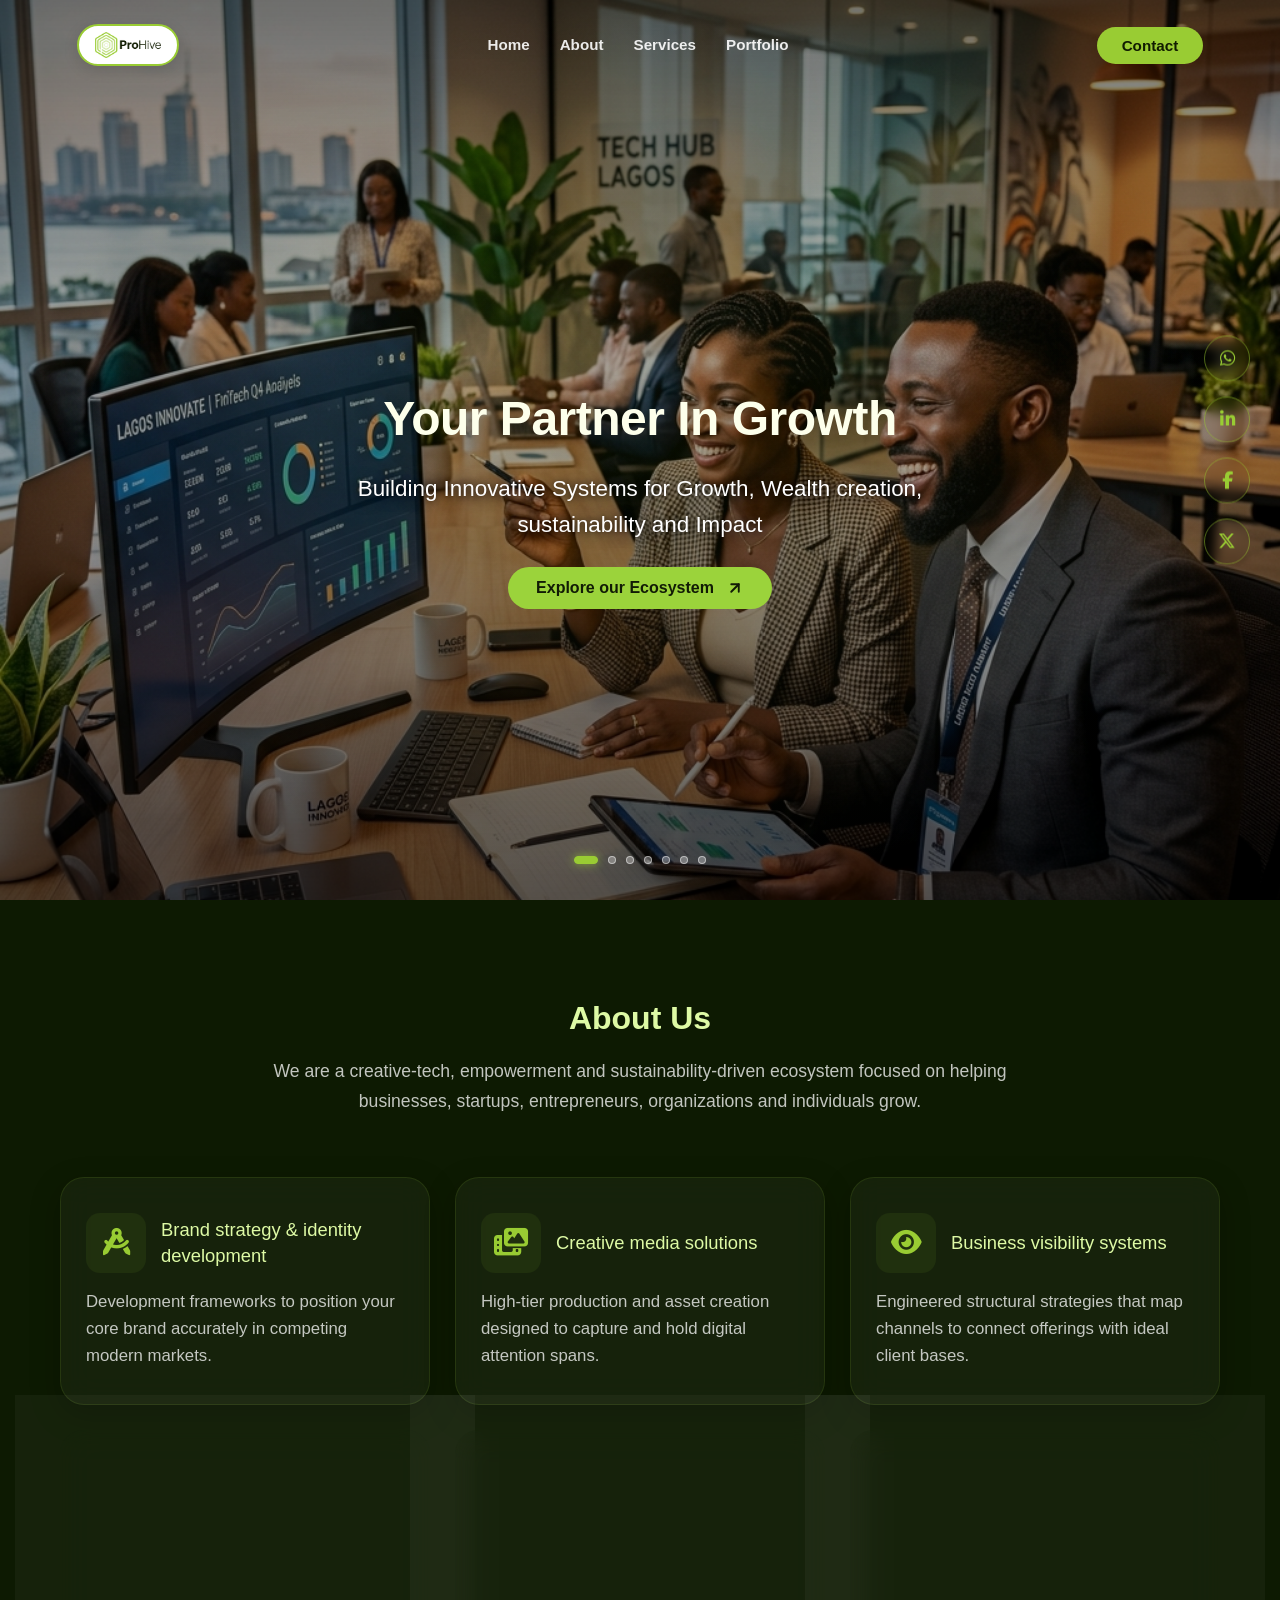
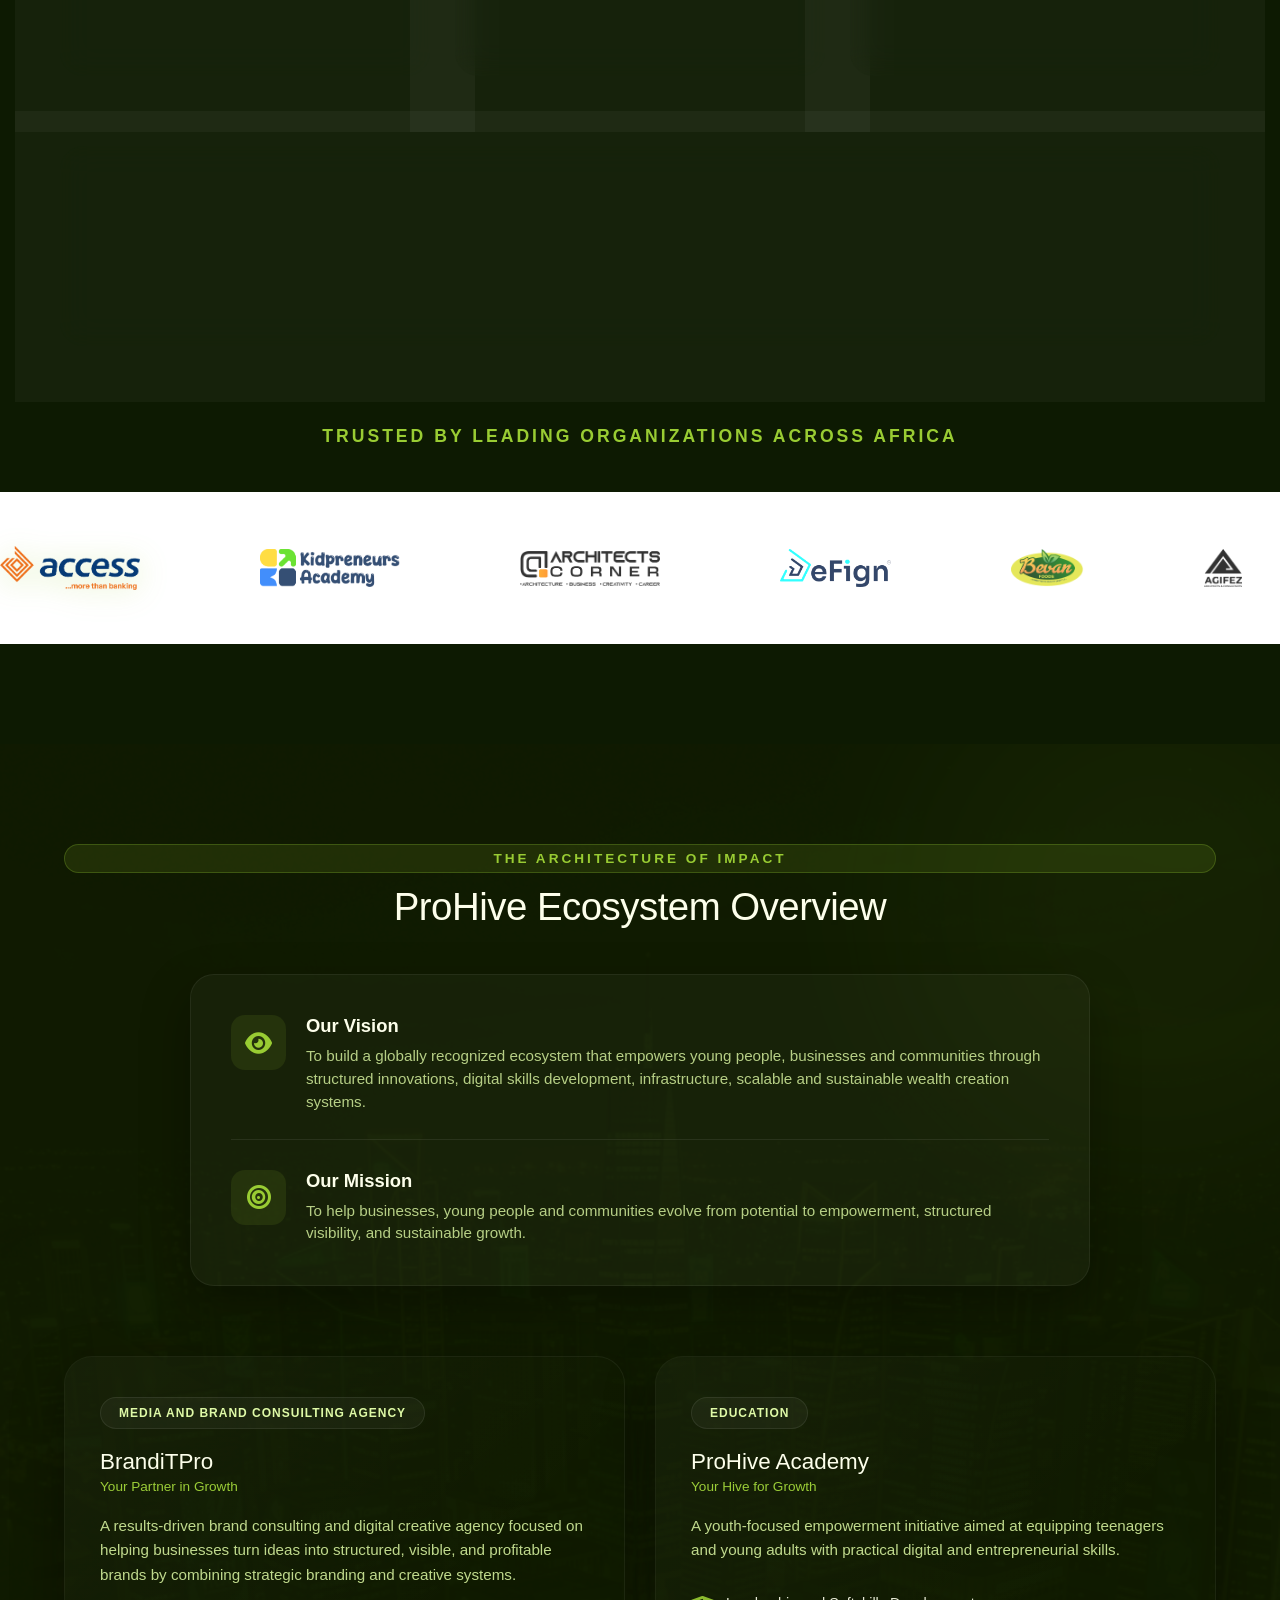
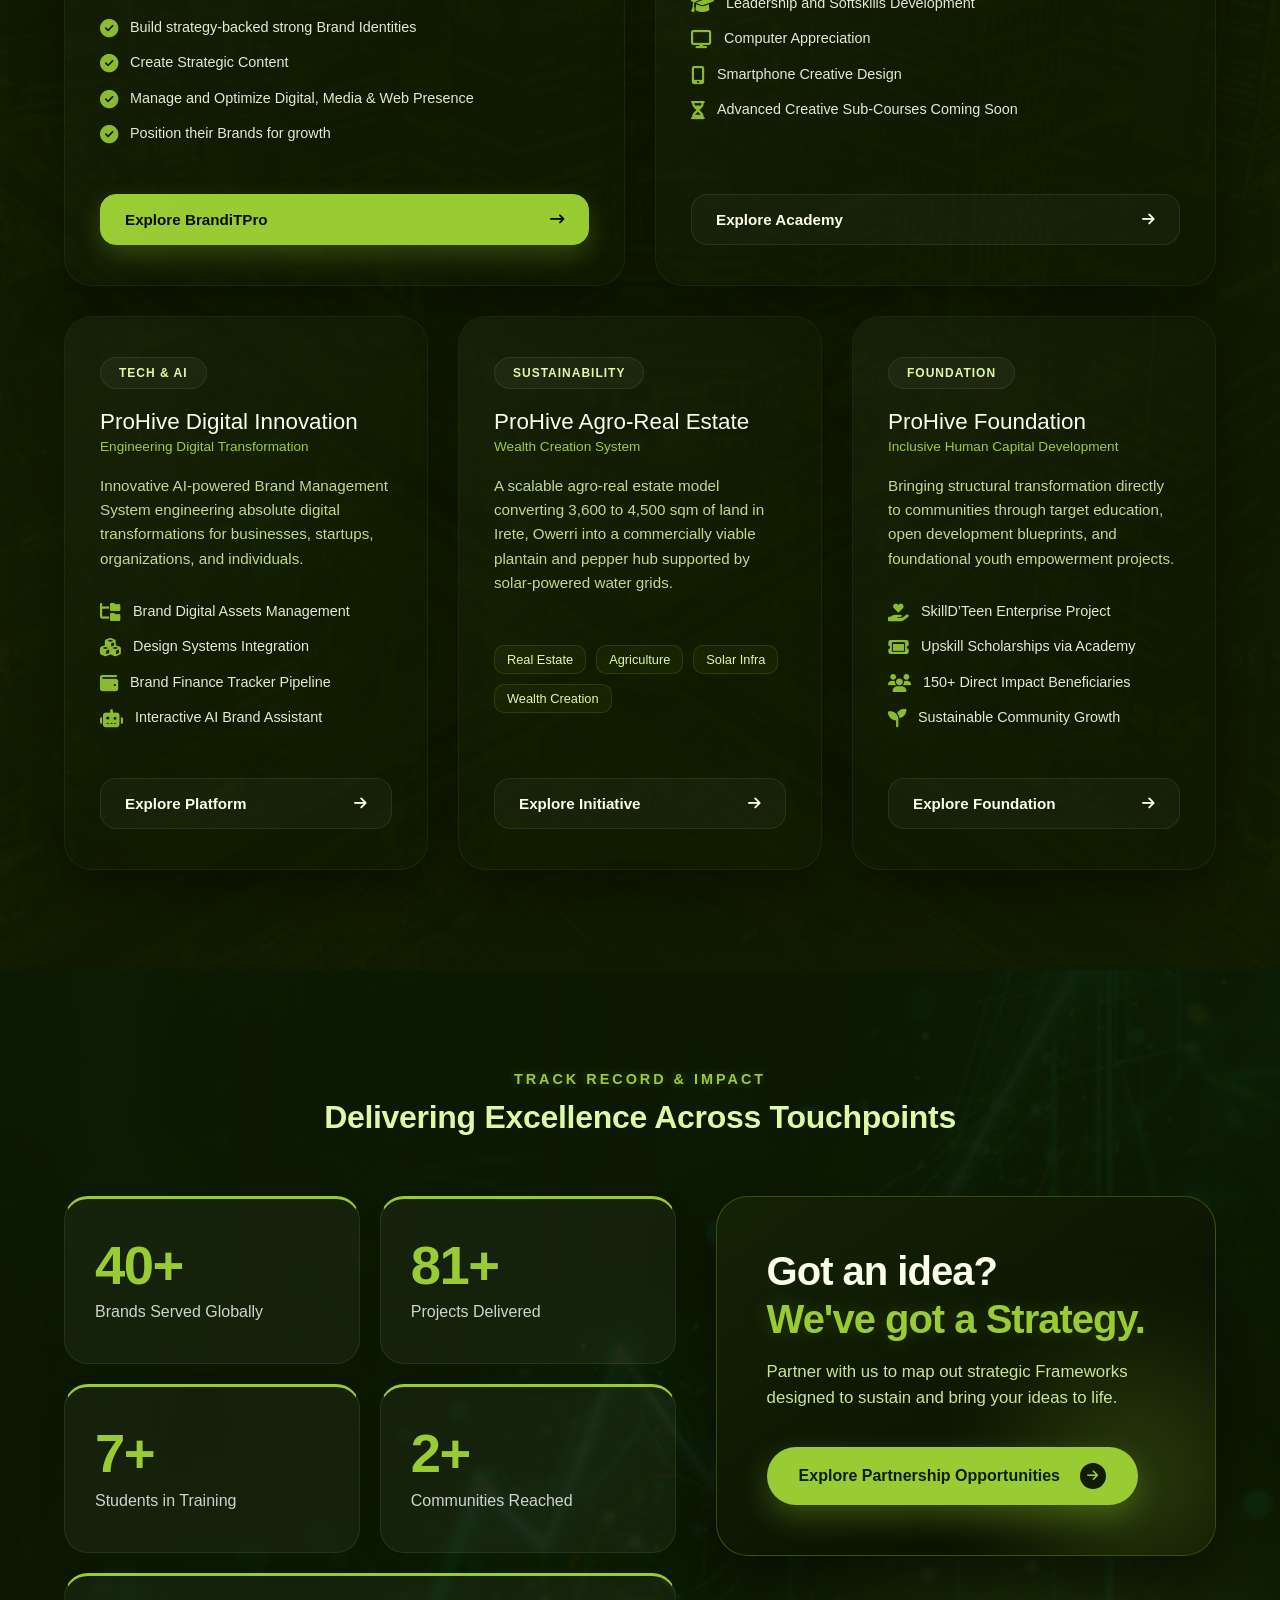
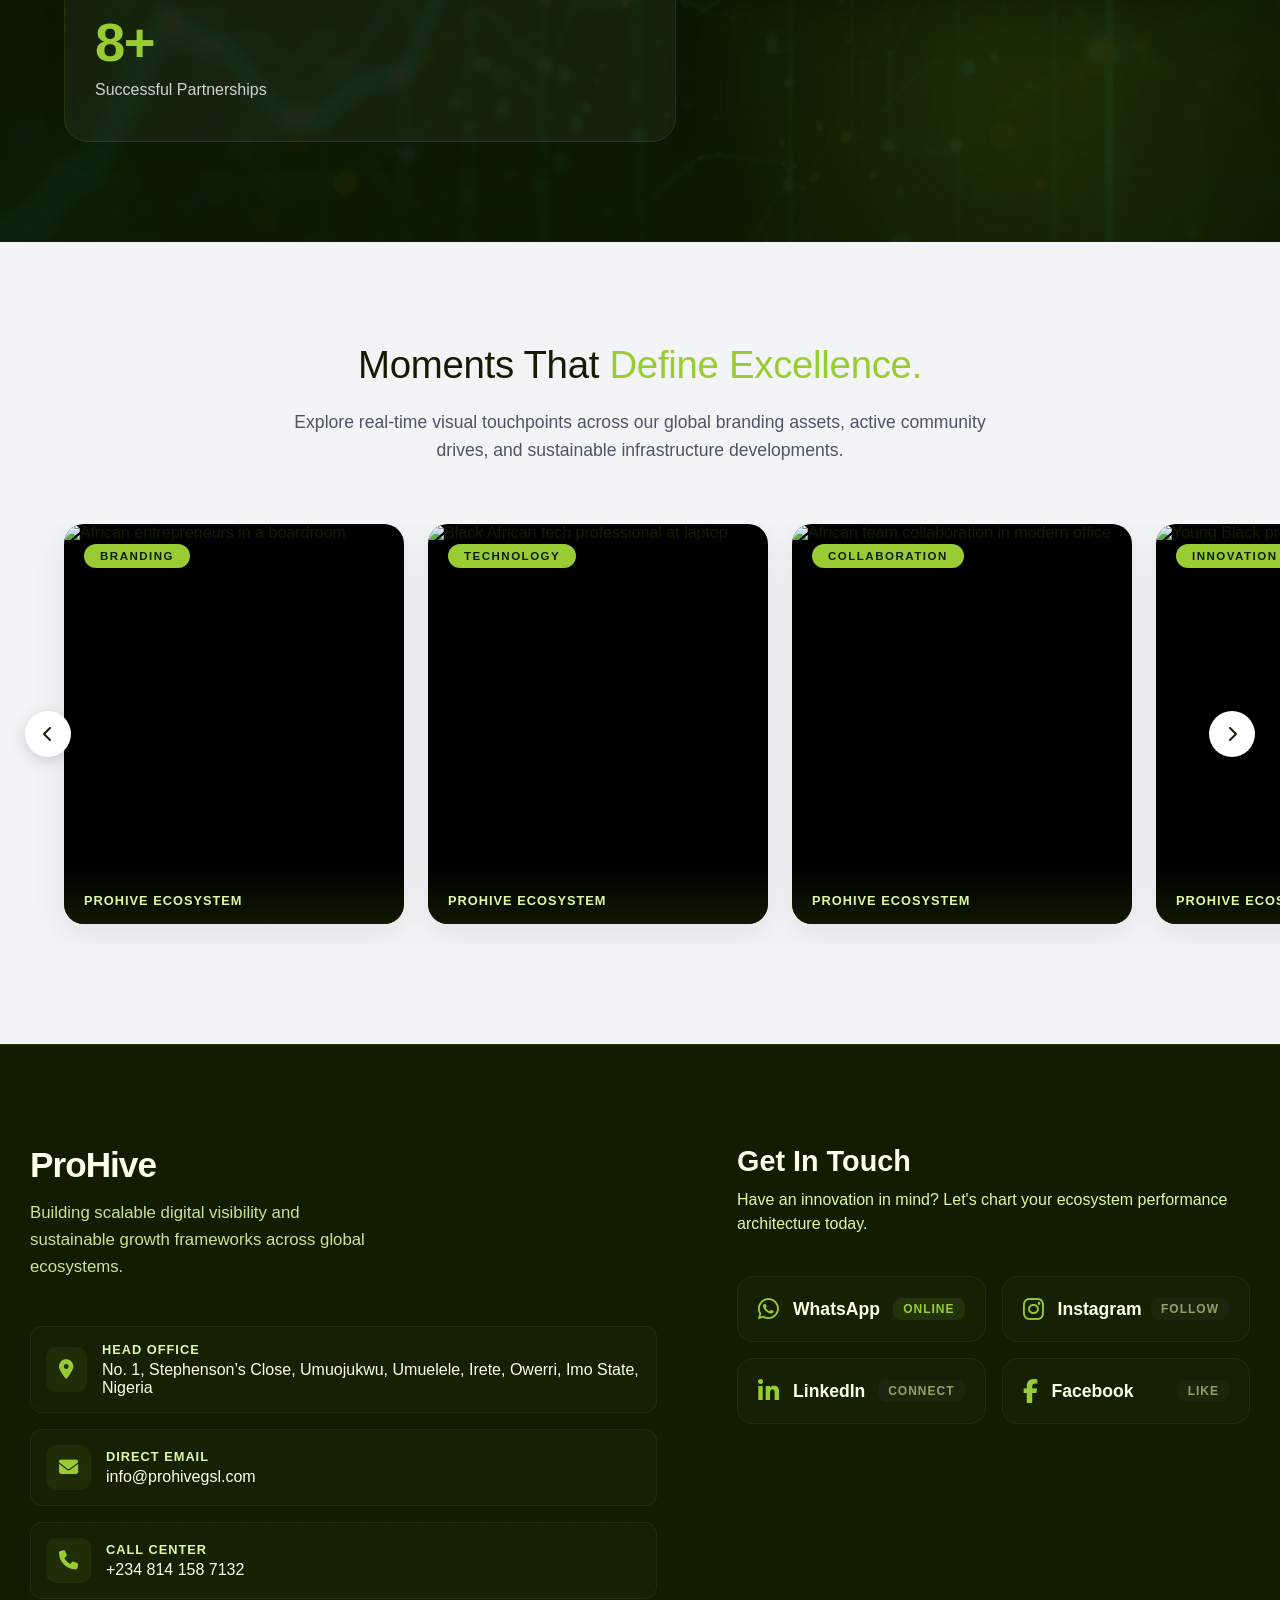
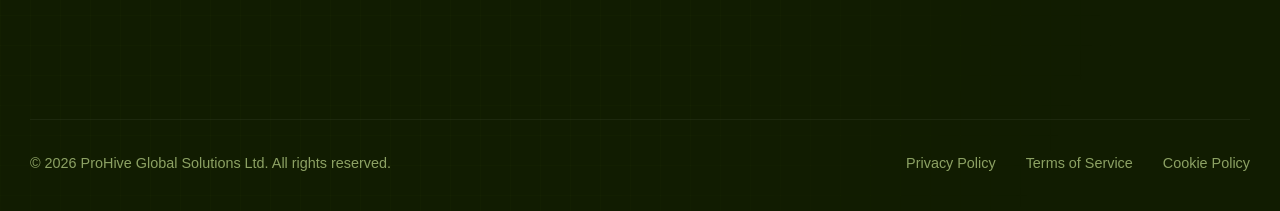
==== commit 4fc9be5e: "second commit" ====
--- a/index.html
+++ b/index.html
@@ -5,7 +5,7 @@
     <meta name="viewport" content="width=device-width, initial-scale=1.0">
     <meta name="description" content="ProHive - Your Partner in Growth. We provide comprehensive branding, active community drives, and sustainable infrastructure developments to elevate your business globally.">
     <meta name="keywords" content="ProHive, Branding, Community, Impact, Infrastructure, Business Growth">
-    <meta name="authorm" content="ProHive">
+    <meta name="author" content="ProHive">
     <title>ProHive - Your Partner in Growth</title>
     
     <!-- Preconnect for performance -->
--- a/style.css
+++ b/style.css
@@ -2252,14 +2252,14 @@
 /* --- BrandiT Marquee Section --- */
 .client-marquee-section {
     padding: 60px 0;
-    background: var(--color-white);
-    border-top: 1px solid rgba(0, 0, 0, 0.06);
-    border-bottom: 1px solid rgba(0, 0, 0, 0.06);
+    background: var(--bg-deep-dark);
+    border-top: 1px solid rgba(255, 255, 255, 0.05);
+    border-bottom: 1px solid rgba(255, 255, 255, 0.05);
 }
 
 .marquee-label {
     text-align: center;
-    color: var(--color-gray-text);
+    color: rgba(255, 255, 255, 0.5);
     font-size: 0.9rem;
     text-transform: uppercase;
     letter-spacing: 3px;
@@ -2455,14 +2455,14 @@
 /* --- BrandiT Marquee Section --- */
 .client-marquee-section {
     padding: 60px 0;
-    background: var(--color-white);
-    border-top: 1px solid rgba(0, 0, 0, 0.06);
-    border-bottom: 1px solid rgba(0, 0, 0, 0.06);
+    background: var(--bg-deep-dark);
+    border-top: 1px solid rgba(255, 255, 255, 0.05);
+    border-bottom: 1px solid rgba(255, 255, 255, 0.05);
 }
 
 .marquee-label {
     text-align: center;
-    color: var(--color-gray-text);
+    color: rgba(255, 255, 255, 0.5);
     font-size: 0.9rem;
     text-transform: uppercase;
     letter-spacing: 3px;
@@ -4887,252 +4887,3 @@
 }
 
 
-
-/* =========================================================================
-   APPLE-COMPARE GLASSMORPHIC DESIGN SYSTEM ProHive Full-Site Override
-   ========================================================================= */
-
-/* ABOUT SECTION */
-.about-section {
-    background: linear-gradient(160deg, #f5f9ef 0%, #edf4e2 50%, #f0f7e8 100%) !important;
-}
-.section-header h2 { color: #111C01 !important; font-weight: 700 !important; letter-spacing: -0.5px !important; }
-.section-header p  { color: #4B5563 !important; }
-.pillar-card h3    { color: #111C01 !important; font-weight: 600 !important; }
-.pillar-card p     { color: #4B5563 !important; }
-.liquid-card {
-    background: rgba(255,255,255,0.72) !important;
-    border: 1px solid rgba(255,255,255,0.9) !important;
-    backdrop-filter: blur(24px) !important;
-    -webkit-backdrop-filter: blur(24px) !important;
-    box-shadow: 0 2px 0 rgba(255,255,255,0.8) inset, 0 8px 32px rgba(17,28,1,0.08) !important;
-}
-.liquid-card:hover {
-    background: rgba(255,255,255,0.88) !important;
-    border-color: rgba(153,204,51,0.35) !important;
-    box-shadow: 0 2px 0 rgba(255,255,255,0.95) inset, 0 20px 60px rgba(17,28,1,0.12) !important;
-    transform: translateY(-4px) !important;
-}
-.icon-box { background: rgba(153,204,51,0.12) !important; border: 1px solid rgba(153,204,51,0.2) !important; }
-.icon-box i { color: #4a7c00 !important; }
-.liquid-card:hover .icon-box { background: #99CC33 !important; }
-.liquid-card:hover .icon-box i { color: #111C01 !important; }
-
-/* ECOSYSTEM SECTION */
-.ecosystem-section {
-    background: linear-gradient(170deg, #f8fdf2 0%, #eef7e4 40%, #f4faed 100%) !important;
-}
-.ecosystem-header h2 { color: #111C01 !important; font-size: 2.8rem !important; font-weight: 700 !important; }
-.ecosystem-header .sub-tag { color: #4a7c00 !important; background: rgba(153,204,51,0.12); padding: 6px 16px; border-radius: 30px; display: inline-block !important; }
-.vision-mission-box {
-    background: rgba(255,255,255,0.8) !important;
-    border: 1px solid rgba(255,255,255,0.95) !important;
-    backdrop-filter: blur(20px) !important;
-    -webkit-backdrop-filter: blur(20px) !important;
-    box-shadow: 0 2px 0 rgba(255,255,255,0.9) inset, 0 12px 40px rgba(17,28,1,0.07) !important;
-}
-.vm-card h4 { color: #111C01 !important; }
-.vm-card p  { color: #4B5563 !important; }
-.vm-icon    { background: rgba(153,204,51,0.1) !important; border: 1px solid rgba(153,204,51,0.2) !important; }
-.vm-icon i  { color: #4a7c00 !important; }
-
-/* ECO PODS */
-.eco-pod {
-    background: rgba(255,255,255,0.72) !important;
-    border: 1px solid rgba(255,255,255,0.9) !important;
-    backdrop-filter: blur(28px) !important;
-    -webkit-backdrop-filter: blur(28px) !important;
-    box-shadow: 0 2px 0 rgba(255,255,255,0.8) inset, 0 8px 32px rgba(17,28,1,0.07) !important;
-    transition: transform 0.45s cubic-bezier(0.34,1.56,0.64,1), box-shadow 0.4s ease, border-color 0.4s ease, background 0.4s ease !important;
-}
-.eco-pod:hover {
-    transform: translateY(-8px) !important;
-    background: rgba(255,255,255,0.92) !important;
-    border-color: rgba(153,204,51,0.4) !important;
-    box-shadow: 0 2px 0 rgba(255,255,255,1) inset, 0 24px 60px rgba(17,28,1,0.12) !important;
-}
-.pod-badge   { background: rgba(153,204,51,0.1) !important; border: 1px solid rgba(153,204,51,0.22) !important; color: #4a7c00 !important; }
-.eco-pod h3  { color: #111C01 !important; }
-.pod-tagline { color: #649120 !important; }
-.pod-desc    { color: #4B5563 !important; opacity: 1 !important; }
-.pod-features li   { color: #111C01 !important; opacity: 1 !important; }
-.pod-features li i { color: #649120 !important; }
-.mini-tag    { background: rgba(153,204,51,0.1) !important; border-color: rgba(153,204,51,0.25) !important; color: #4a7c00 !important; }
-.eco-cta     { background: rgba(255,255,255,0.6) !important; border: 1px solid rgba(153,204,51,0.2) !important; color: #111C01 !important; }
-.eco-cta:hover { background: #99CC33 !important; border-color: #99CC33 !important; color: #111C01 !important; }
-.eco-pod:nth-child(1) { transition-delay: 0s !important; }
-.eco-pod:nth-child(2) { transition-delay: 0.08s !important; }
-.eco-pod:nth-child(3) { transition-delay: 0.16s !important; }
-.eco-pod:nth-child(4) { transition-delay: 0.24s !important; }
-.eco-pod:nth-child(5) { transition-delay: 0.32s !important; }
-
-/* IMPACT SECTION */
-.metric-pod-unique {
-    background: rgba(255,255,255,0.06) !important;
-    border: 1px solid rgba(255,255,255,0.1) !important;
-    border-top: 3px solid #99CC33 !important;
-    backdrop-filter: blur(20px) !important;
-    -webkit-backdrop-filter: blur(20px) !important;
-    box-shadow: 0 1px 0 rgba(255,255,255,0.06) inset, 0 8px 32px rgba(0,0,0,0.3) !important;
-    transition: transform 0.45s cubic-bezier(0.34,1.56,0.64,1), border-color 0.3s ease, background 0.3s ease, box-shadow 0.3s ease !important;
-}
-.metric-pod-unique:hover {
-    transform: translateY(-6px) !important;
-    background: rgba(255,255,255,0.1) !important;
-    border-color: #99CC33 !important;
-    box-shadow: 0 1px 0 rgba(255,255,255,0.1) inset, 0 20px 50px rgba(0,0,0,0.4), 0 0 20px rgba(153,204,51,0.1) !important;
-}
-.metric-info-unique .label-unique { color: rgba(255,255,255,0.8) !important; }
-
-/* WHY CHOOSE SECTION */
-.why-choose-section {
-    background: linear-gradient(160deg, #f8fdf2 0%, #eef7e4 50%, #f4faed 100%) !important;
-}
-.why-choose-header h2 { color: #111C01 !important; }
-.why-choose-header p  { color: #4B5563 !important; }
-.why-card {
-    background: rgba(255,255,255,0.75) !important;
-    border: 1px solid rgba(255,255,255,0.95) !important;
-    backdrop-filter: blur(24px) !important;
-    -webkit-backdrop-filter: blur(24px) !important;
-    box-shadow: 0 2px 0 rgba(255,255,255,0.9) inset, 0 8px 32px rgba(17,28,1,0.07) !important;
-    transition: transform 0.45s cubic-bezier(0.34,1.56,0.64,1), border-color 0.4s ease, box-shadow 0.4s ease !important;
-}
-.why-card:hover {
-    transform: translateY(-10px) !important;
-    border-color: rgba(153,204,51,0.35) !important;
-    box-shadow: 0 2px 0 rgba(255,255,255,1) inset, 0 24px 60px rgba(17,28,1,0.1) !important;
-}
-.why-card-inner h3 { color: #111C01 !important; }
-.why-card-inner p  { color: #4B5563 !important; }
-.why-icon-wrap     { background: rgba(153,204,51,0.1) !important; border: 1px solid rgba(153,204,51,0.2) !important; }
-.why-card:hover .why-icon-wrap { background: rgba(153,204,51,0.18) !important; border-color: rgba(153,204,51,0.45) !important; }
-.why-icon-wrap i               { color: #4a7c00 !important; }
-.why-number                    { color: rgba(153,204,51,0.07) !important; }
-.why-card:nth-child(1) { transition-delay: 0s !important; }
-.why-card:nth-child(2) { transition-delay: 0.1s !important; }
-.why-card:nth-child(3) { transition-delay: 0.2s !important; }
-.why-card:nth-child(4) { transition-delay: 0.3s !important; }
-
-/* EXPERTISE */
-.expertise-showcase        { background: #FAFBF8 !important; }
-.expertise-header .sub-tag { color: #4a7c00 !important; font-weight: 700 !important; }
-.expertise-header h2       { color: #111C01 !important; }
-.expertise-header p        { color: #4B5563 !important; }
-.expertise-card-content h3 { color: #111C01 !important; }
-.expertise-card-content p  { color: #4B5563 !important; }
-.expertise-badge           { background: rgba(153,204,51,0.1) !important; color: #4a7c00 !important; border: 1px solid rgba(153,204,51,0.2) !important; }
-.expertise-pill            { background: rgba(153,204,51,0.08) !important; border: 1px solid rgba(153,204,51,0.18) !important; color: #4a7c00 !important; }
-.expertise-cta             { background: #111C01 !important; color: #FDFFEB !important; }
-.expertise-cta:hover       { background: #4a7c00 !important; transform: translateX(6px) !important; }
-.expertise-card-label {
-    background: rgba(255,255,255,0.96) !important;
-    backdrop-filter: blur(16px) !important;
-    -webkit-backdrop-filter: blur(16px) !important;
-    box-shadow: 0 2px 0 rgba(255,255,255,1) inset, 0 8px 24px rgba(17,28,1,0.08) !important;
-}
-.expertise-card:hover .expertise-card-image img { transform: scale(1.07) !important; }
-
-/* ACADEMY MISSION */
-.mission-pillar {
-    background: rgba(255,255,255,0.06) !important;
-    border: 1px solid rgba(255,255,255,0.1) !important;
-    backdrop-filter: blur(20px) !important;
-    -webkit-backdrop-filter: blur(20px) !important;
-    box-shadow: 0 1px 0 rgba(255,255,255,0.05) inset, 0 6px 24px rgba(0,0,0,0.3) !important;
-    transition: transform 0.45s cubic-bezier(0.34,1.56,0.64,1), border-color 0.3s ease, background 0.3s ease !important;
-}
-.mission-pillar:hover {
-    border-color: rgba(153,204,51,0.35) !important;
-    background: rgba(255,255,255,0.1) !important;
-    transform: translateY(-8px) !important;
-    box-shadow: 0 1px 0 rgba(255,255,255,0.08) inset, 0 20px 50px rgba(0,0,0,0.4) !important;
-}
-.mission-pillar h3                         { color: #FDFFEB !important; }
-.mission-pillar p                          { color: rgba(253,255,235,0.65) !important; }
-.mission-pillar-icon                       { background: rgba(153,204,51,0.12) !important; border: 1px solid rgba(153,204,51,0.25) !important; }
-.mission-pillar:hover .mission-pillar-icon { background: rgba(153,204,51,0.2) !important; }
-.mission-quote-block blockquote            { color: #FDFFEB !important; }
-.mission-pillar:nth-child(1) { transition-delay: 0s !important; }
-.mission-pillar:nth-child(2) { transition-delay: 0.12s !important; }
-.mission-pillar:nth-child(3) { transition-delay: 0.24s !important; }
-
-/* ACADEMY CATALOG */
-.academy-catalog { background: linear-gradient(160deg, #f8fdf2 0%, #eef7e4 50%, #f4faed 100%) !important; }
-.catalog-card {
-    background: rgba(255,255,255,0.78) !important;
-    border: 1px solid rgba(255,255,255,0.95) !important;
-    backdrop-filter: blur(24px) !important;
-    -webkit-backdrop-filter: blur(24px) !important;
-    box-shadow: 0 2px 0 rgba(255,255,255,0.9) inset, 0 8px 32px rgba(17,28,1,0.07) !important;
-    transition: transform 0.45s cubic-bezier(0.34,1.56,0.64,1), border-color 0.4s ease, box-shadow 0.4s ease !important;
-}
-.catalog-card:hover {
-    transform: translateY(-8px) !important;
-    border-color: rgba(153,204,51,0.3) !important;
-    box-shadow: 0 2px 0 rgba(255,255,255,1) inset, 0 24px 60px rgba(17,28,1,0.1) !important;
-}
-.catalog-card:nth-child(1) { transition-delay: 0s !important; }
-.catalog-card:nth-child(2) { transition-delay: 0.08s !important; }
-.catalog-card:nth-child(3) { transition-delay: 0.16s !important; }
-.catalog-card:nth-child(4) { transition-delay: 0.24s !important; }
-.catalog-card:nth-child(5) { transition-delay: 0.32s !important; }
-.catalog-card:nth-child(6) { transition-delay: 0.4s !important; }
-
-/* ACADEMY STATS AND CTA */
-.academy-stats-section { background: rgba(255,255,255,0.7) !important; }
-.academy-cta-section   { background: #f8fdf2 !important; }
-.academy-cta-box {
-    background: rgba(255,255,255,0.8) !important;
-    border: 1px solid rgba(255,255,255,0.95) !important;
-    backdrop-filter: blur(28px) !important;
-    -webkit-backdrop-filter: blur(28px) !important;
-    box-shadow: 0 2px 0 rgba(255,255,255,0.95) inset, 0 20px 60px rgba(17,28,1,0.08) !important;
-}
-.stat-number {
-    font-size: 3.2rem !important;
-    background: linear-gradient(135deg, #4a7c00, #99CC33);
-    -webkit-background-clip: text;
-    -webkit-text-fill-color: transparent;
-    background-clip: text;
-}
-
-/* NAVIGATION */
-.navbar-scrolled {
-    background: rgba(255,255,255,0.82) !important;
-    backdrop-filter: saturate(200%) blur(20px) !important;
-    -webkit-backdrop-filter: saturate(200%) blur(20px) !important;
-    border-bottom: 1px solid rgba(0,0,0,0.08) !important;
-    box-shadow: 0 1px 0 rgba(255,255,255,0.8) inset, 0 4px 24px rgba(0,0,0,0.06) !important;
-}
-.navbar-scrolled nav a       { color: #111C01 !important; opacity: 0.85; }
-.navbar-scrolled nav a:hover { color: #4a7c00 !important; opacity: 1; }
-.navbar-scrolled .logo       { color: #111C01 !important; background: rgba(255,255,255,0.9) !important; border-color: rgba(153,204,51,0.5) !important; }
-.brandit-header              { background: rgba(17,28,1,0.72) !important; backdrop-filter: saturate(200%) blur(20px) !important; -webkit-backdrop-filter: saturate(200%) blur(20px) !important; border-bottom: 1px solid rgba(153,204,51,0.12) !important; }
-.brandit-header.scrolled     { background: rgba(17,28,1,0.55) !important; }
-
-/* GALLERY */
-.gallery-slider-section { background: linear-gradient(160deg, #f8fdf2 0%, #f0f7e8 100%) !important; }
-.gallery-marquee-card {
-    background: rgba(255,255,255,0.85) !important;
-    border: 1px solid rgba(255,255,255,0.95) !important;
-    backdrop-filter: blur(16px) !important;
-    -webkit-backdrop-filter: blur(16px) !important;
-    box-shadow: 0 2px 0 rgba(255,255,255,0.9) inset, 0 8px 30px rgba(17,28,1,0.08) !important;
-    transition: transform 0.45s cubic-bezier(0.34,1.56,0.64,1), box-shadow 0.3s ease !important;
-}
-.gallery-marquee-card:hover {
-    transform: translateY(-6px) scale(1.02) !important;
-    box-shadow: 0 2px 0 rgba(255,255,255,1) inset, 0 20px 50px rgba(17,28,1,0.12) !important;
-}
-
-/* BUTTONS SPRING */
-.btn-primary:hover      { transform: translateY(-3px) scale(1.03) !important; }
-.btn-solid-header:hover { transform: translateY(-2px) scale(1.04) !important; }
-
-/* CLIENT LOGOS */
-.brandit-logo-card       { filter: none !important; transition: transform 0.35s cubic-bezier(0.34,1.56,0.64,1) !important; }
-.brandit-logo-card:hover { transform: scale(1.1) translateY(-2px) !important; }
-
-/* MISC */
-.header-sub-brand { color: #99CC33 !important; }
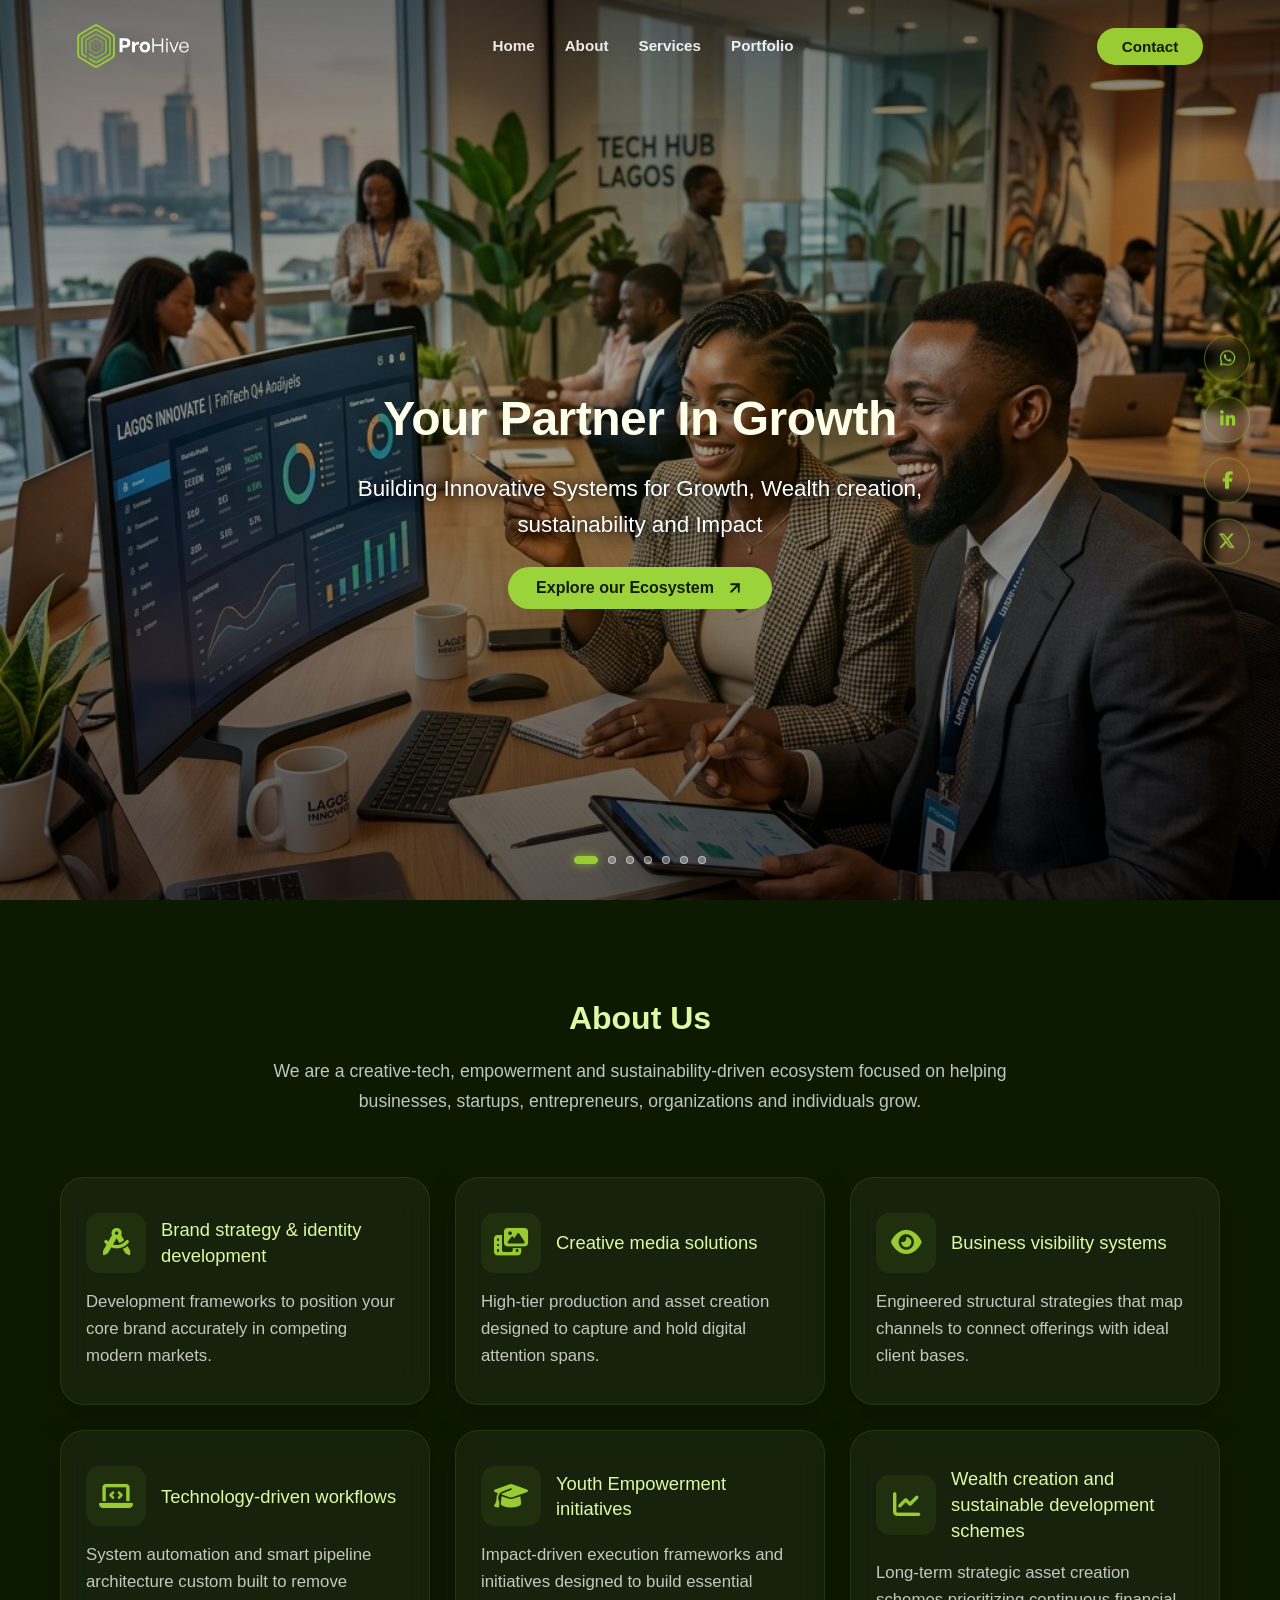
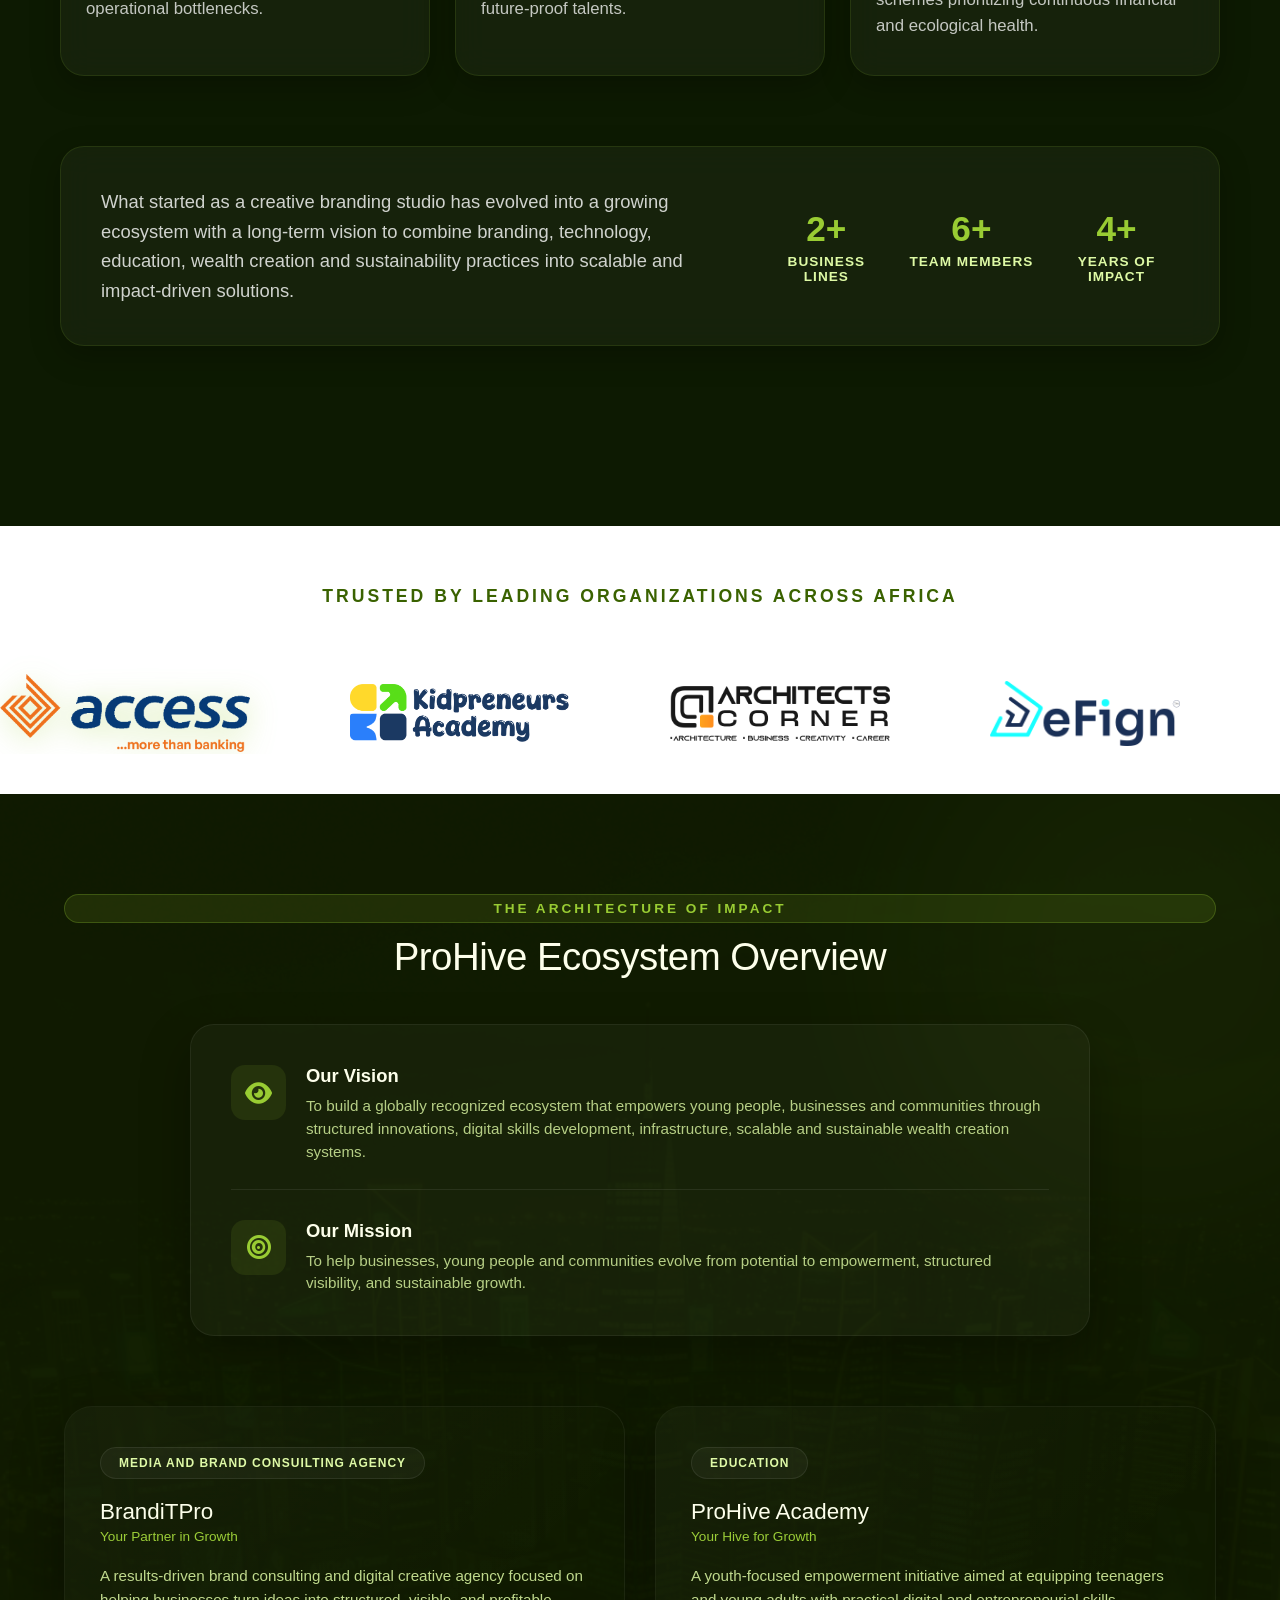
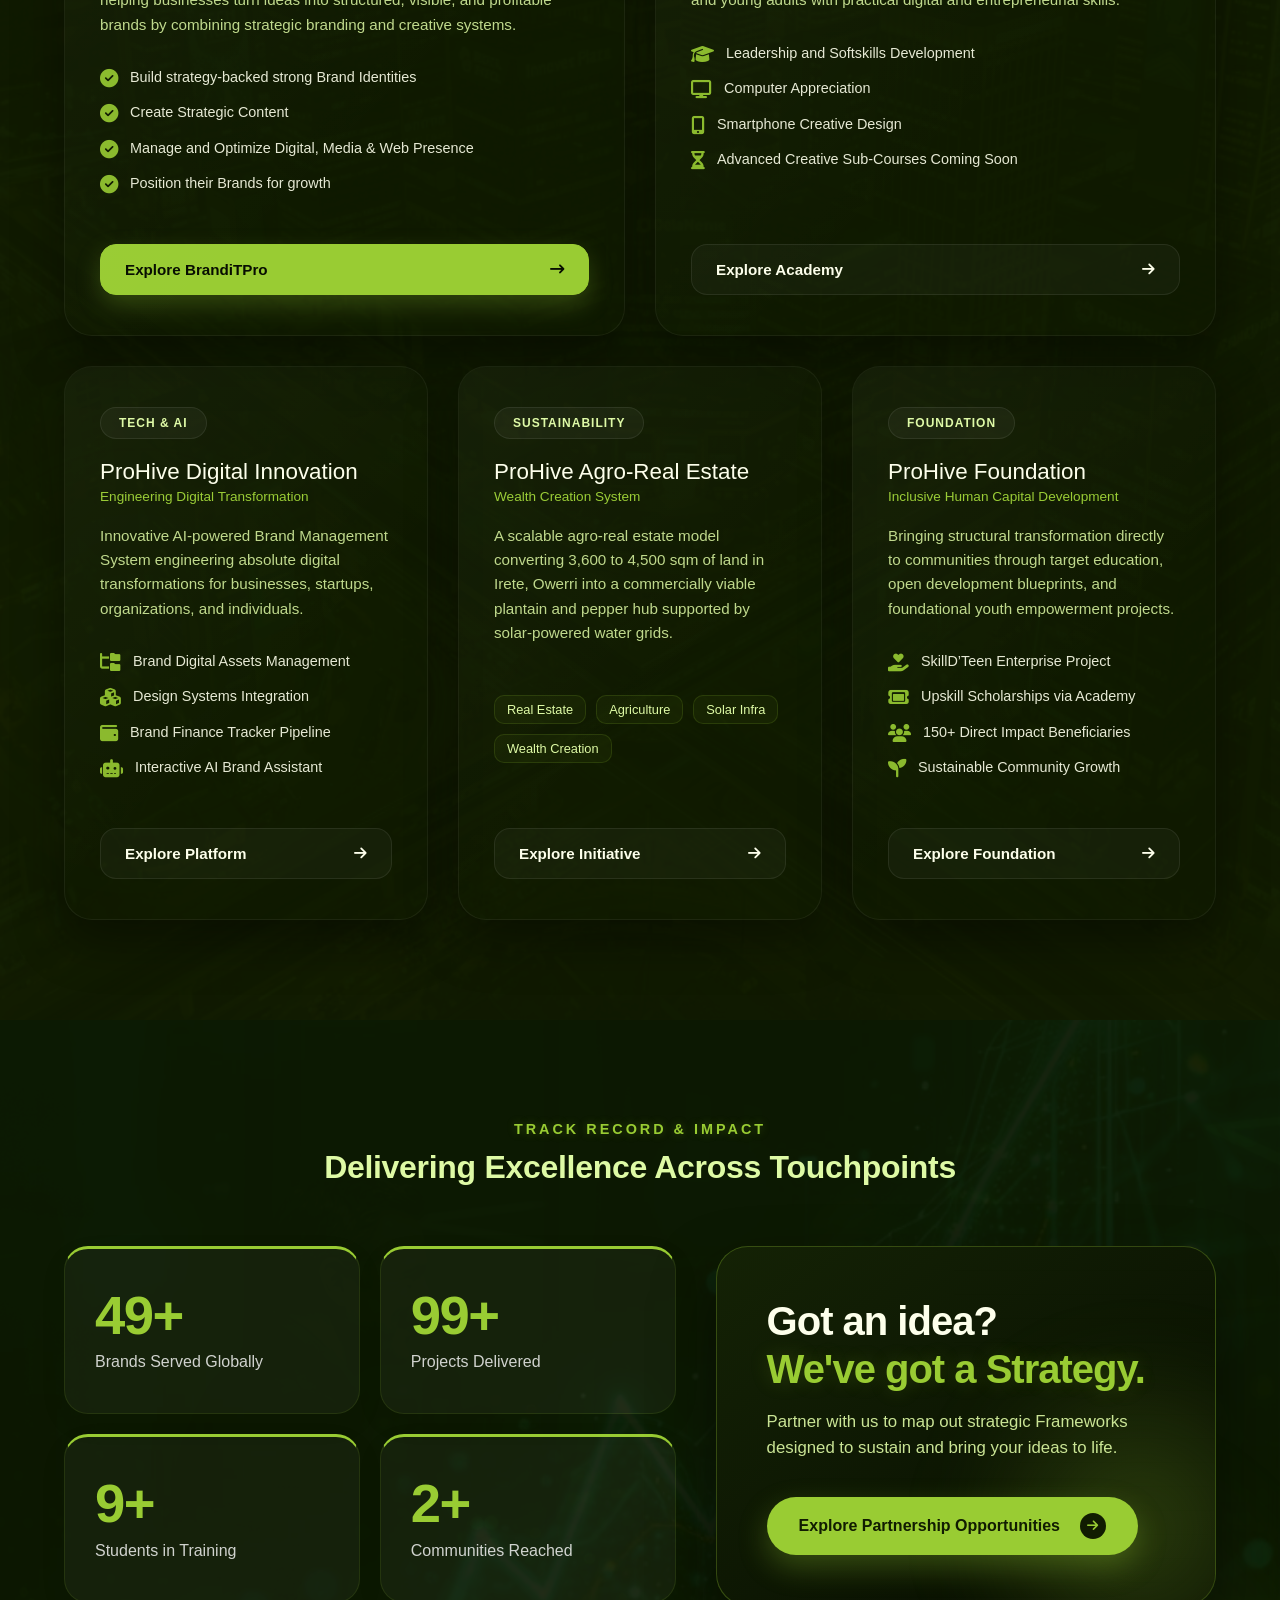
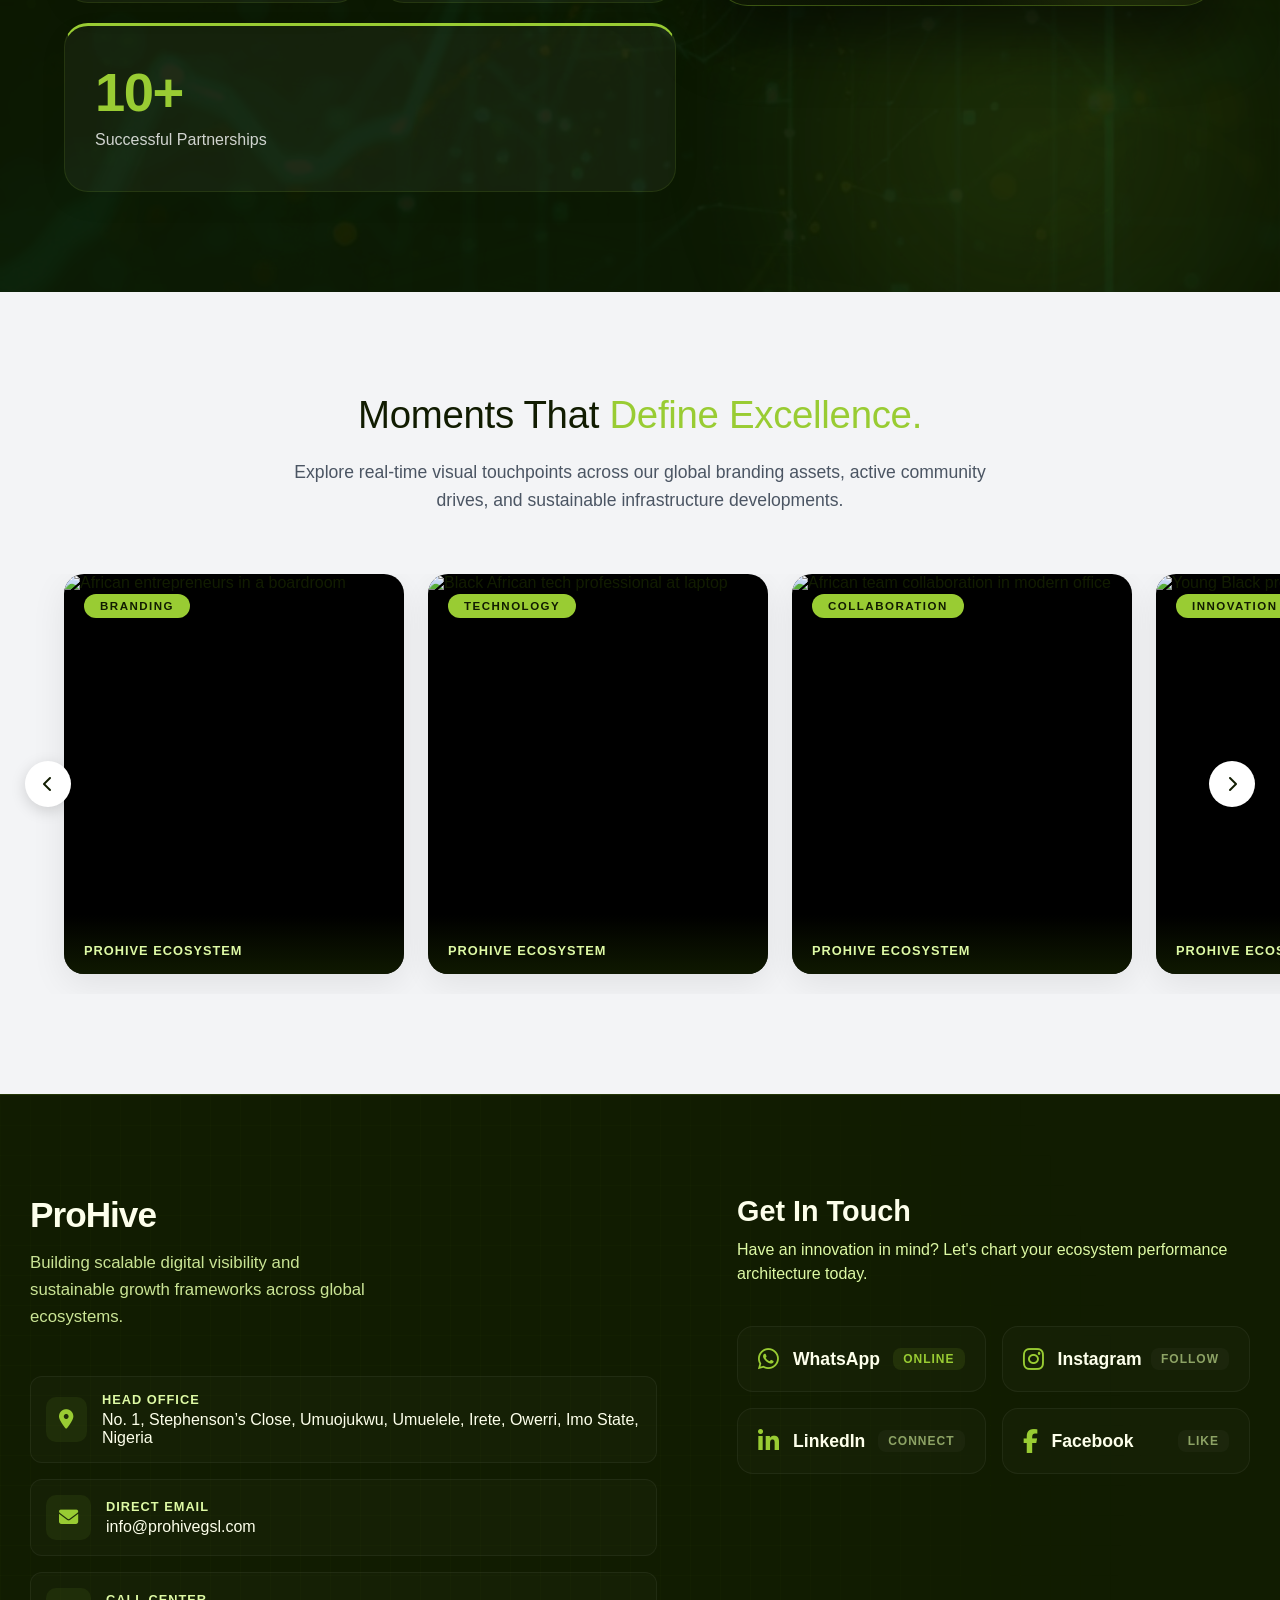
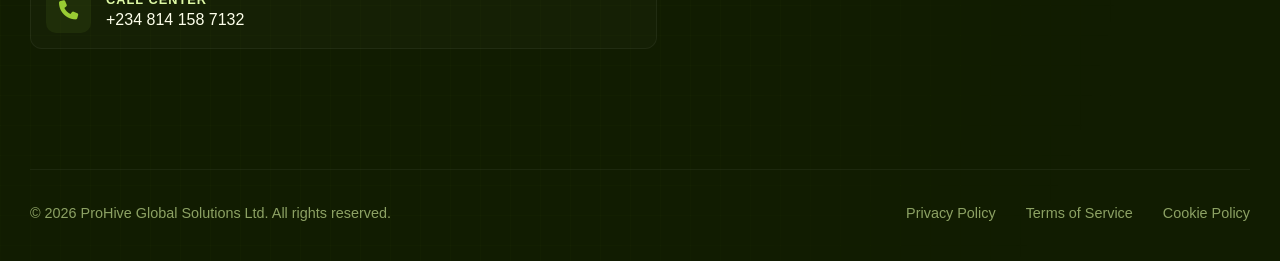
==== commit a7f5f795: "Update branding elements and enhance logo visibility across pages" ====
--- a/index.html
+++ b/index.html
@@ -181,63 +181,69 @@
             </div>
         </div>
 
-        <!-- ==================== PREMIUM WHITE/GREEN LOGO TRACK ==================== -->
-        <div class="trusted-title">
-            <h4>Trusted by Leading Organizations across Africa</h4>
-        </div>
-
-        <div class="marquee-wrapper">
-            <div class="marquee-track">
-                <!-- Set 1 -->
-                <div class="marquee-item access-bank-logo">
-                    <img src="logos/Agoha Nnamdi B_Access bank logo.png" alt="Access Bank" class="brand-logo-img">
-                </div>
-                <div class="marquee-item">
-                    <img src="logos/Kidpreneurs Academy Brand Logo A.png" alt="Kidpreneurs Academy" class="brand-logo-img">
-                </div>
-                <div class="marquee-item">
-                    <img src="logos/Architects Corner PNG 2.png" alt="Bulwark" class="brand-logo-img">
-                </div>
-                <div class="marquee-item">
-                    <img src="logos/DeFign logo png 1.png" alt="DeFign" class="brand-logo-img">
-                </div>
-                <div class="marquee-item">
-                    <img src="logos/Bevan honey png 1.png" alt="Archmann" class="brand-logo-img">
-                </div>
-                <div class="marquee-item">
-                    <img src="logos/Agifez Architects and Consultants logo png 1.png" alt="Kerygma" class="brand-logo-img">
-                </div>
-                <div class="marquee-item">
-                    <img src="logos/ClimeSpace Logo 2.png" alt="Achumax Group" class="brand-logo-img">
-            </div>
-                
-                <!-- Set 2 (duplicate for infinite scroll) -->
-                <div class="marquee-item access-bank-logo">
-                    <img src="logos/Agoha Nnamdi B_Access bank logo.png" alt="Access Bank" class="brand-logo-img">
-                </div>
-                <div class="marquee-item">
-                    <img src="logos/Kidpreneurs Academy Brand Logo A.png" alt="Kidpreneurs Academy" class="brand-logo-img">
-                </div>
-                <div class="marquee-item">
-                    <img src="logos/Architects Corner PNG 2.png" alt="ClimeSpace" class="brand-logo-img">
-                </div>
-                <div class="marquee-item">
-                    <img src="logos/DeFign logo png 1.png" alt="Bulwark" class="brand-logo-img">
-                </div>
-                <div class="marquee-item">
-                    <img src="logos/Bevan honey png 1.png" alt="Black Swan" class="brand-logo-img">
-                </div>
-                <div class="marquee-item">
-                    <img src="logos/Agifez Architects and Consultants logo png 1.png" alt="Kerygma" class="brand-logo-img">
-                </div>
-                <div class="marquee-item">
-                    <img src="logos/ClimeSpace Logo 2.png" alt="Achumax Group" class="brand-logo-img">
-            </div>
-            <div class="marquee-item">
-                    <img src="/logos" alt="Achumax Group" class="brand-logo-img">
-            </div>
-        </div>
-
+    </div>
+</section>
+
+<!-- ==================== PARTNER LOGOS — LIGHT WHITE SECTION ==================== -->
+<section class="partners-section">
+    <div class="trusted-title">
+        <h4>Trusted by Leading Organizations across Africa</h4>
+    </div>
+
+    <div class="marquee-wrapper">
+        <div class="marquee-track">
+            <!-- Set 1 -->
+            <div class="marquee-item access-bank-logo">
+                <img src="logos/Agoha Nnamdi B_Access bank logo.png" alt="Access Bank" class="brand-logo-img">
+            </div>
+            <div class="marquee-item">
+                <img src="logos/Kidpreneurs Academy Brand Logo A.png" alt="Kidpreneurs Academy" class="brand-logo-img">
+            </div>
+            <div class="marquee-item">
+                <img src="logos/Architects Corner PNG 2.png" alt="Architects Corner" class="brand-logo-img">
+            </div>
+            <div class="marquee-item">
+                <img src="logos/DeFign logo png 1.png" alt="DeFign" class="brand-logo-img">
+            </div>
+            <div class="marquee-item">
+                <img src="logos/Bevan honey png 1.png" alt="Bevan Honey" class="brand-logo-img">
+            </div>
+            <div class="marquee-item">
+                <img src="logos/Agifez Architects and Consultants logo png 1.png" alt="Agifez Architects" class="brand-logo-img">
+            </div>
+            <div class="marquee-item">
+                <img src="logos/ClimeSpace Logo 2.png" alt="ClimeSpace" class="brand-logo-img">
+            </div>
+            <div class="marquee-item">
+                <img src="logos/ACHUMAX GROUP logo.png" alt="Achumax Group" class="brand-logo-img">
+            </div>
+            
+            <!-- Set 2 (duplicate for smooth infinite loop) -->
+            <div class="marquee-item access-bank-logo">
+                <img src="logos/Agoha Nnamdi B_Access bank logo.png" alt="Access Bank" class="brand-logo-img">
+            </div>
+            <div class="marquee-item">
+                <img src="logos/Kidpreneurs Academy Brand Logo A.png" alt="Kidpreneurs Academy" class="brand-logo-img">
+            </div>
+            <div class="marquee-item">
+                <img src="logos/Architects Corner PNG 2.png" alt="Architects Corner" class="brand-logo-img">
+            </div>
+            <div class="marquee-item">
+                <img src="logos/DeFign logo png 1.png" alt="DeFign" class="brand-logo-img">
+            </div>
+            <div class="marquee-item">
+                <img src="logos/Bevan honey png 1.png" alt="Bevan Honey" class="brand-logo-img">
+            </div>
+            <div class="marquee-item">
+                <img src="logos/Agifez Architects and Consultants logo png 1.png" alt="Agifez Architects" class="brand-logo-img">
+            </div>
+            <div class="marquee-item">
+                <img src="logos/ClimeSpace Logo 2.png" alt="ClimeSpace" class="brand-logo-img">
+            </div>
+            <div class="marquee-item">
+                <img src="logos/ACHUMAX GROUP logo.png" alt="Achumax Group" class="brand-logo-img">
+            </div>
+        </div>
     </div>
 </section>
 
--- a/style.css
+++ b/style.css
@@ -169,26 +169,28 @@
     font-size: 1.15rem;
     font-weight: 700;
     letter-spacing: -0.3px;
-    background: #FFFFFF !important; /* Sharp background */
-    border: 2px solid #99CC33 !important; /* Border */
-    padding: 6px 16px;
-    border-radius: 50px;
-    box-shadow: 0 4px 15px rgba(0, 0, 0, 0.12);
+    background: transparent !important; /* Transparent background */
+    border: none !important; /* No border box */
+    padding: 0 !important;
+    border-radius: 0 !important;
+    box-shadow: none !important;
     display: inline-flex;
     align-items: center;
     gap: 8px;
-    color: #111C01 !important; /* Dark green text color */
+    color: #FFFFFF !important;
     transition: all 0.3s ease;
-    height: 42px;
+    height: auto;
 }
 
 .logo .header-sub-brand {
-    color: #4a7c00;
+    color: #99CC33;
     font-weight: 600;
+    font-size: 1.05rem;
+    margin-left: 4px;
 }
 
 .nav-logo-icon {
-    height: 26px;
+    height: 44px; /* Increased icon height for clear visibility */
     width: auto;
     object-fit: contain;
     display: block;
@@ -679,24 +681,24 @@
 /* =========================================================================
    💎 MONUMENTAL BRAND SCROLL TRACK (WHITE/GREEN HIGH-CONTRAST MIX)
    ========================================================================= */
+/* Partners / trusted logos — dedicated white section */
+.partners-section {
+    background: #FFFFFF;
+    padding: 60px 0 40px;
+    width: 100%;
+    overflow: hidden;
+}
+
 .trusted-title { text-align: center; margin-bottom: 45px; }
-.trusted-title h4 { font-size: 1.1rem; font-weight: 600; text-transform: uppercase; letter-spacing: 3px; color: #99CC33; }
+.trusted-title h4 { font-size: 1.1rem; font-weight: 700; text-transform: uppercase; letter-spacing: 3px; color: #3A6200; }
 
 .marquee-wrapper {
-    width: 100vw;
-    position: relative;
-    left: 50%;
-    right: 50%;
-    margin-left: -50vw;
-    margin-right: -50vw;
+    width: 100%;
     overflow: hidden;
-    
-    /* Plain white — no border lines */
     background: #FFFFFF;
     border-top: none;
     border-bottom: none;
-    
-    padding: 50px 0; 
+    padding: 20px 0 0;
     box-sizing: border-box;
     box-shadow: none;
 }
@@ -714,16 +716,16 @@
     display: flex; 
     align-items: center; 
     justify-content: center;
-    margin-right: 120px; 
-    opacity: 0.8; /* Higher initial visibility since background is clear white */
+    margin-right: 100px; 
+    opacity: 0.9;
     transition: transform 0.4s cubic-bezier(0.165, 0.84, 0.44, 1), opacity 0.4s ease, filter 0.4s ease;
 }
 
-/* MONUMENTAL RASTER IMAGES — Configured safely for standard visibility over white */
+/* MONUMENTAL RASTER IMAGES — Scaled up for strong brand visibility */
 .brand-logo-img { 
-    height: 38px; /* Perfectly small matching BrandiTPro page size */
+    height: 65px; /* Increased from 38px for bold visibility */
     width: auto;
-    max-width: 140px; 
+    max-width: 220px; /* Increased from 140px */
     object-fit: contain; 
     flex-shrink: 0;
     filter: brightness(1) contrast(1) saturate(1);
@@ -740,7 +742,8 @@
     opacity: 1;
 }
 .marquee-item.access-bank-logo .brand-logo-img {
-    height: 52px; 
+    height: 82px; /* Increased from 52px */
+    max-width: 250px;
     filter: drop-shadow(0 4px 15px rgba(153, 204, 51, 0.4));
 }
 
@@ -753,18 +756,19 @@
 @media (max-width: 1024px) { 
     .pillars-grid { grid-template-columns: repeat(2, 1fr); } 
     .evolution-box { grid-template-columns: 1fr; padding: 25px; } 
-    .brand-logo-img { height: 32px; }
-    .marquee-item.access-bank-logo .brand-logo-img { height: 42px; }
+    .brand-logo-img { height: 50px; max-width: 170px; }
+    .marquee-item.access-bank-logo .brand-logo-img { height: 65px; }
 }
 
 @media (max-width: 768px) { 
     .about-section { padding: 60px 0; }
     .pillars-grid { grid-template-columns: 1fr; } 
     .metrics-container { flex-direction: column; gap: 20px; } 
-    .marquee-wrapper { padding: 40px 0; }
-    .brand-logo-img { height: 26px; }
-    .marquee-item.access-bank-logo .brand-logo-img { height: 35px; }
-    .marquee-item { margin-right: 70px; }
+    .partners-section { padding: 40px 0 30px; }
+    .marquee-wrapper { padding: 10px 0 0; }
+    .brand-logo-img { height: 42px; max-width: 140px; }
+    .marquee-item.access-bank-logo .brand-logo-img { height: 54px; }
+    .marquee-item { margin-right: 60px; }
 }
 
 /* Redundant scroll style removed, unified at line 73 */
@@ -1081,7 +1085,7 @@
 .impact-bg-overlay-unique {
     position: absolute;
     inset: 0;
-    background-image: url('/images/Navigating\ the\ World\ of\ Trading_\ Tips\ for\ New\ Investors.jpg');
+    background-image: url('images/Navigating the World of Trading_ Tips for New Investors.jpg');
     background-size: cover;
     background-position: center;
     opacity: 0.05; 
@@ -2129,6 +2133,7 @@
     display: flex;
     gap: 20px;
     align-items: center;
+    justify-content: center;
 }
 
 /* --- BrandiT Contact Modal --- */
@@ -2252,18 +2257,20 @@
 /* --- BrandiT Marquee Section --- */
 .client-marquee-section {
     padding: 60px 0;
-    background: var(--bg-deep-dark);
-    border-top: 1px solid rgba(255, 255, 255, 0.05);
-    border-bottom: 1px solid rgba(255, 255, 255, 0.05);
+    background: #FFFFFF !important;
+    border-top: none;
+    border-bottom: none;
+    box-shadow: 0 4px 20px rgba(0, 0, 0, 0.03);
 }
 
 .marquee-label {
     text-align: center;
-    color: rgba(255, 255, 255, 0.5);
-    font-size: 0.9rem;
+    color: #3A6200 !important;
+    font-size: 0.95rem;
+    font-weight: 700;
     text-transform: uppercase;
     letter-spacing: 3px;
-    margin-bottom: 40px;
+    margin-bottom: 35px;
 }
 
 /* Reusing gallery marquee structure from index, but adjust sizing */
@@ -2382,6 +2389,7 @@
     display: flex;
     gap: 20px;
     align-items: center;
+    justify-content: center;
 }
 
 /* Contact Dropdown */
@@ -2455,18 +2463,20 @@
 /* --- BrandiT Marquee Section --- */
 .client-marquee-section {
     padding: 60px 0;
-    background: var(--bg-deep-dark);
-    border-top: 1px solid rgba(255, 255, 255, 0.05);
-    border-bottom: 1px solid rgba(255, 255, 255, 0.05);
+    background: #FFFFFF !important;
+    border-top: none;
+    border-bottom: none;
+    box-shadow: 0 4px 20px rgba(0, 0, 0, 0.03);
 }
 
 .marquee-label {
     text-align: center;
-    color: rgba(255, 255, 255, 0.5);
-    font-size: 0.9rem;
+    color: #3A6200 !important;
+    font-size: 0.95rem;
+    font-weight: 700;
     text-transform: uppercase;
     letter-spacing: 3px;
-    margin-bottom: 40px;
+    margin-bottom: 35px;
 }
 
 /* Reusing gallery marquee structure from index, but adjust sizing */
@@ -2580,8 +2590,13 @@
 .brandit-header .logo {
     font-size: 1.8rem;
     font-weight: 600;
-    color: #FFF;
     letter-spacing: -1px;
+    background: transparent !important;
+    border: none !important;
+    border-radius: 0;
+    padding: 0 !important;
+    color: #FFFFFF !important;
+    box-shadow: none !important;
 }
 
 .header-sub-brand {
@@ -2589,19 +2604,25 @@
     font-weight: 400;
 }
 
-/* --- BrandiT Actual Logos — full color, reduced size --- */
+/* Hide sub-brand text now that logo image replaces it */
+.brandit-header .header-sub-brand {
+    display: none;
+}
+
+/* --- BrandiT Actual Logos — full color on light background --- */
 .brandit-logo-card {
-    height: 70px;
+    height: 100px;
     width: auto !important;
-    min-width: 130px;
-    max-width: 180px;
-    padding: 8px 15px;
+    min-width: 160px;
+    max-width: 240px;
+    padding: 10px 20px;
     box-sizing: border-box;
     display: flex;
     align-items: center;
     justify-content: center;
     margin: 0 10px;
     filter: none;
+    background: transparent;
     transition: transform 0.3s ease;
     flex-shrink: 0 !important;
 }
@@ -2612,7 +2633,7 @@
 }
 
 .brandit-logo-card img {
-    max-height: 25px;
+    max-height: 60px; /* Increased from 35px for bold visibility on white */
     max-width: 90%;
     object-fit: contain;
     display: block;
@@ -4849,21 +4870,24 @@
    📈 BRANDITPRO LOGO CUSTOMIZATION — Increased Dimensions
    ========================================================================= */
 .branditpro-page .logo {
-    height: 48px !important;
-    padding: 8px 20px !important;
+    height: auto !important;
+    padding: 0 !important;
+    background: transparent !important;
+    border: none !important;
+    box-shadow: none !important;
 }
 
 .branditpro-page .logo img.nav-logo-icon {
-    height: 30px !important;
+    height: 44px !important;
 }
 
 @media (max-width: 768px) {
     .branditpro-page .logo {
-        height: 42px !important;
-        padding: 6px 14px !important;
+        height: auto !important;
+        padding: 0 !important;
     }
     .branditpro-page .logo img.nav-logo-icon {
-        height: 24px !important;
+        height: 32px !important;
     }
 }
 
